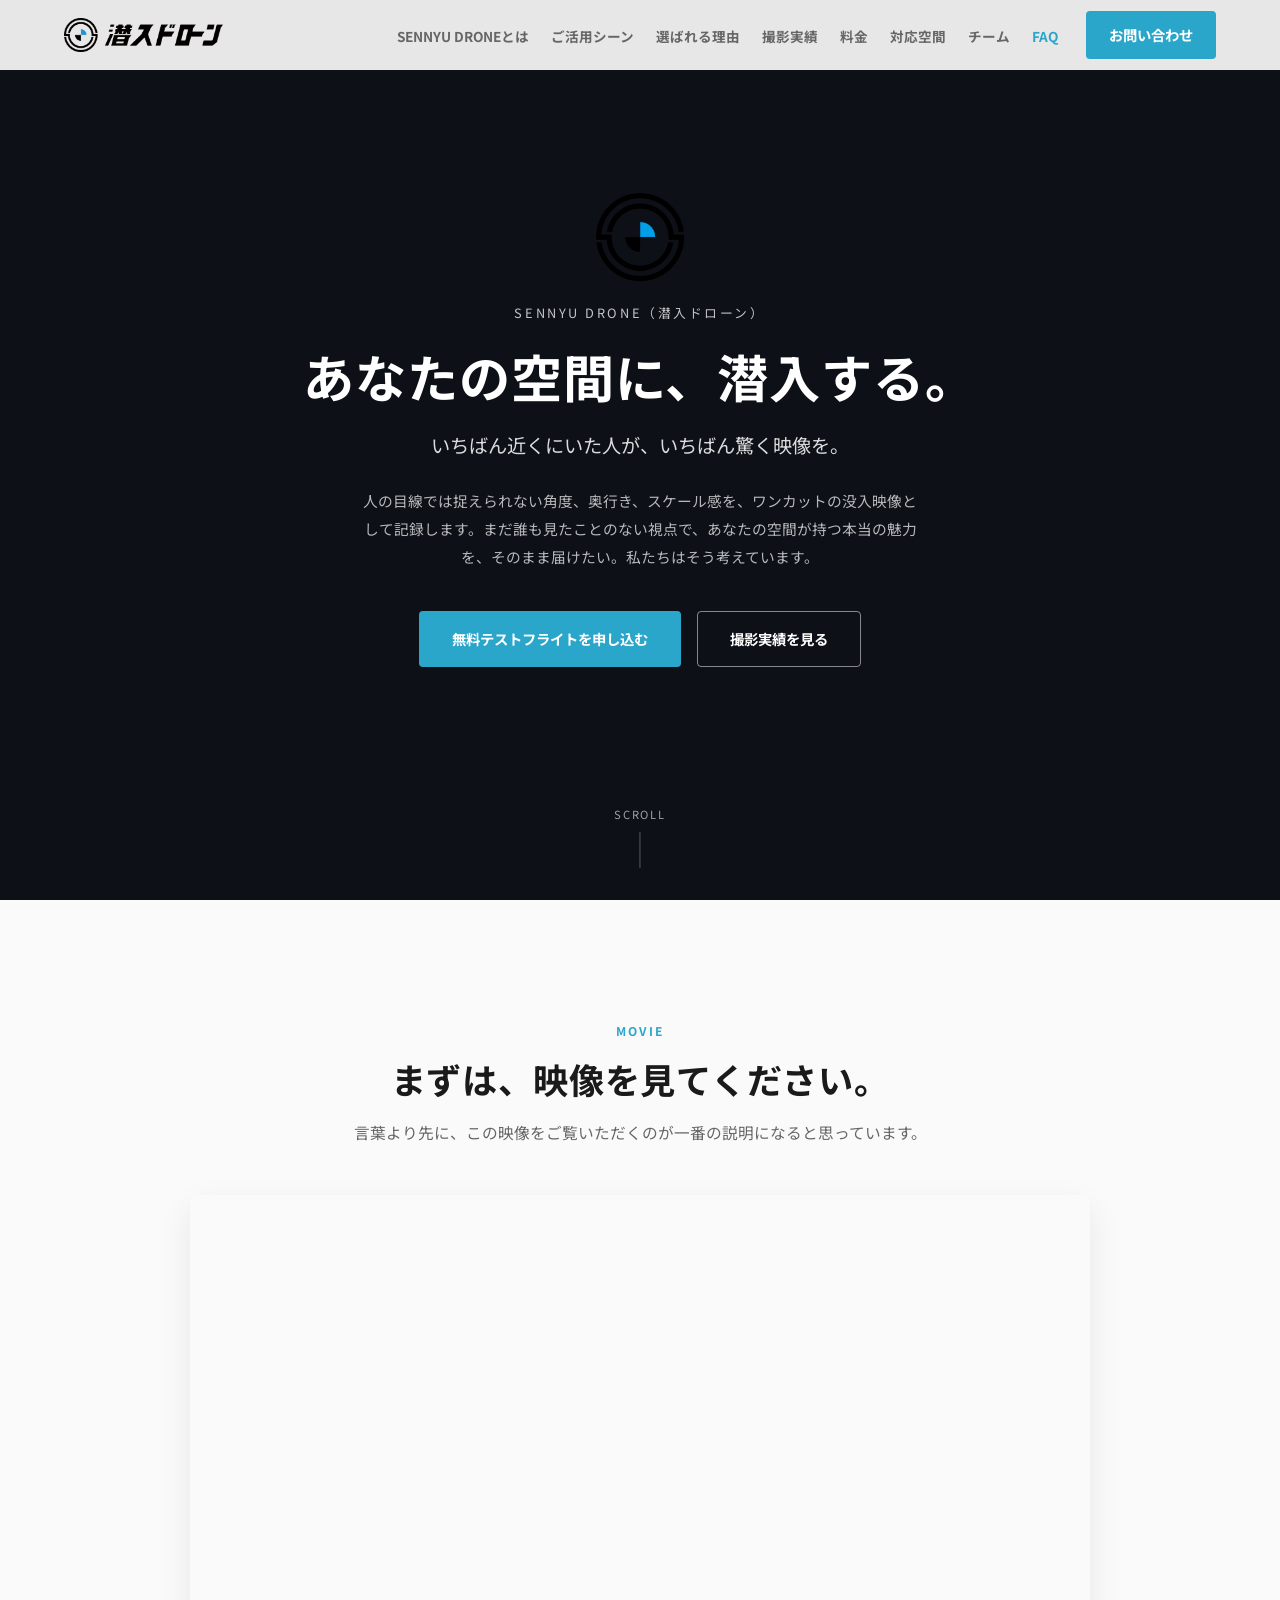
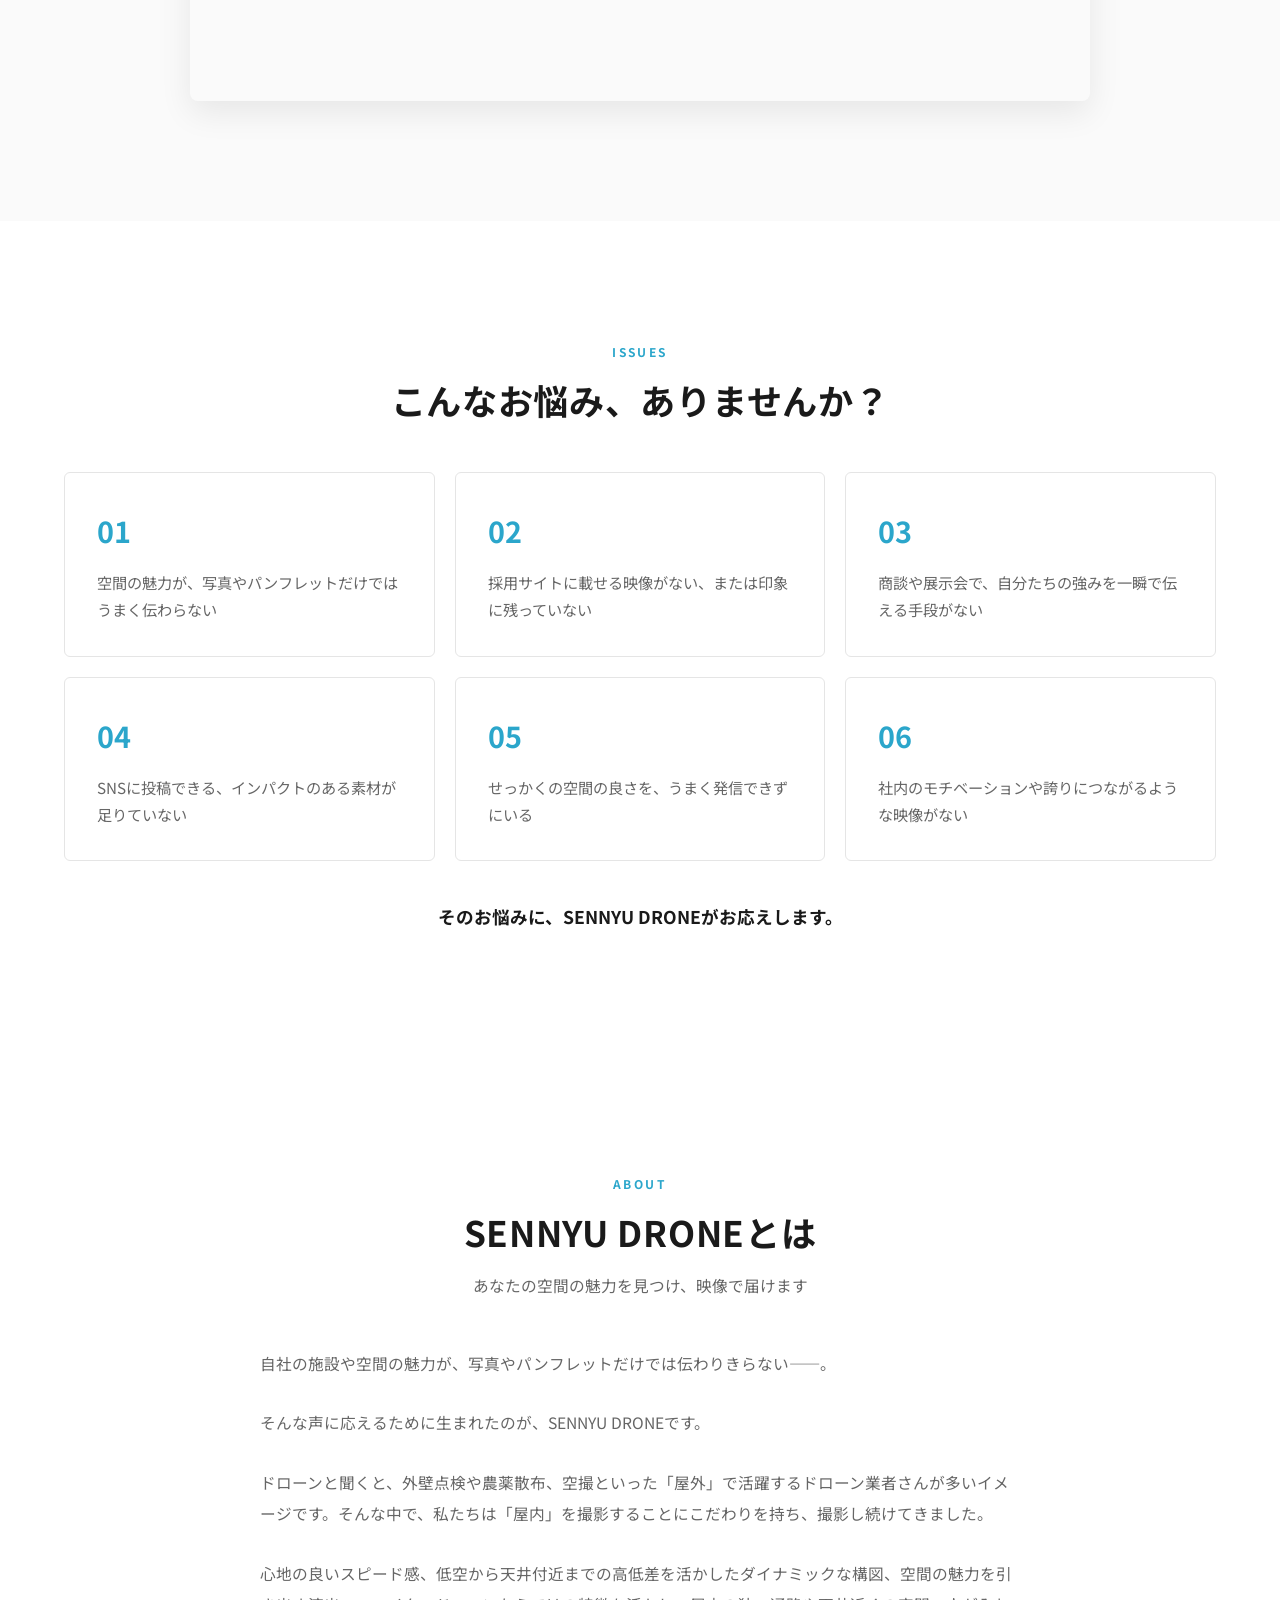
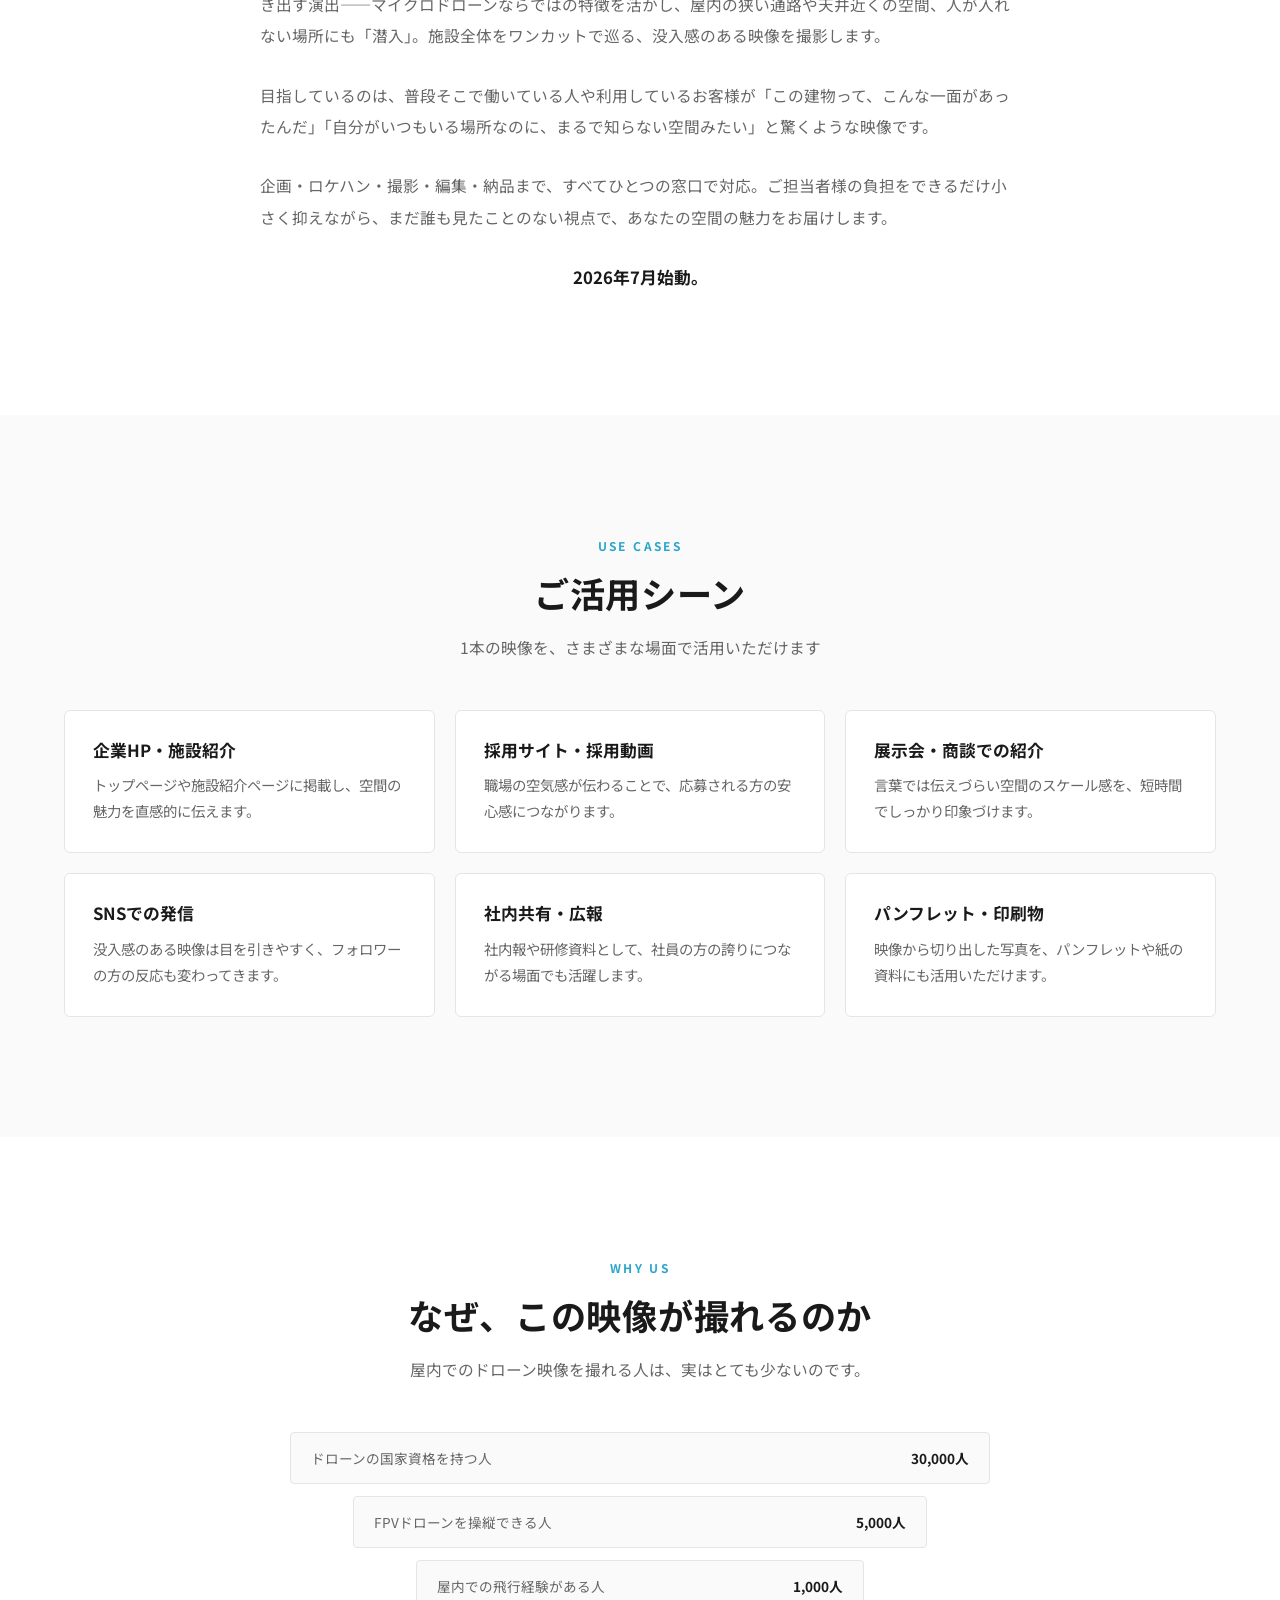
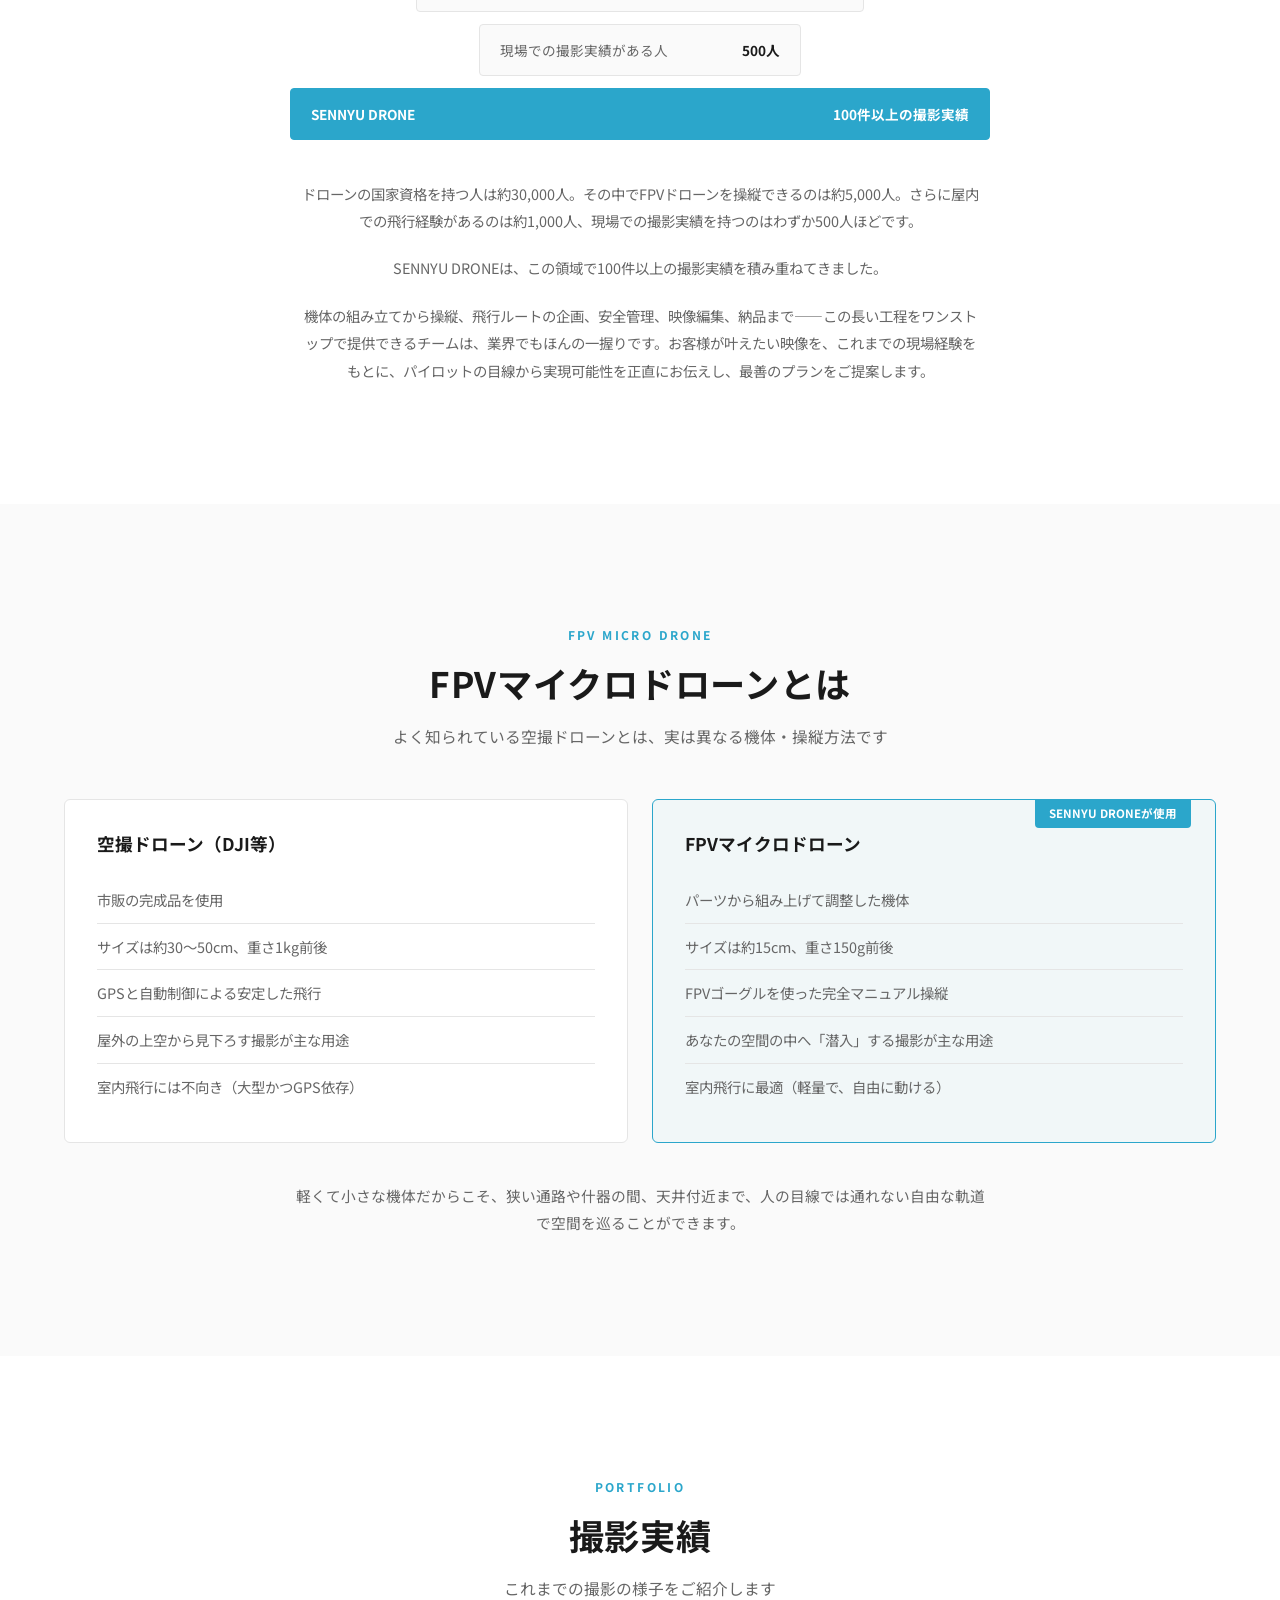
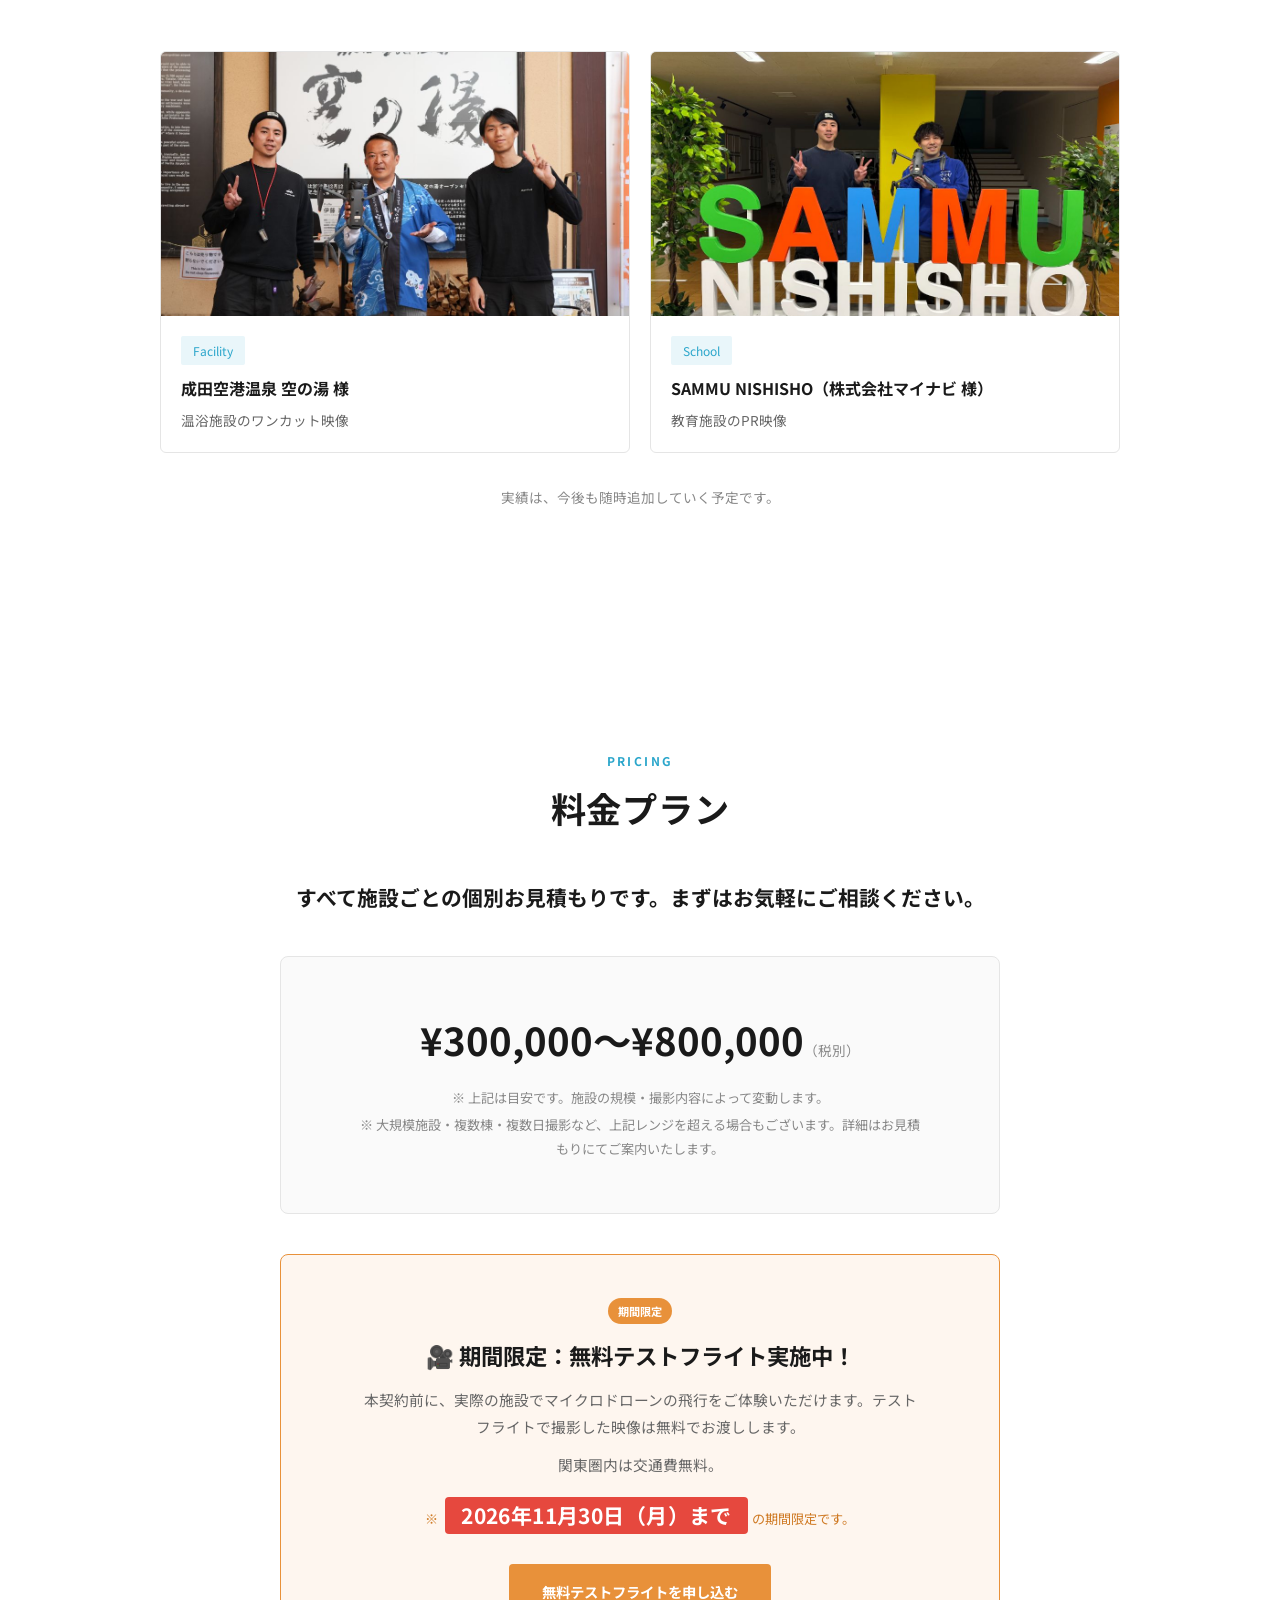
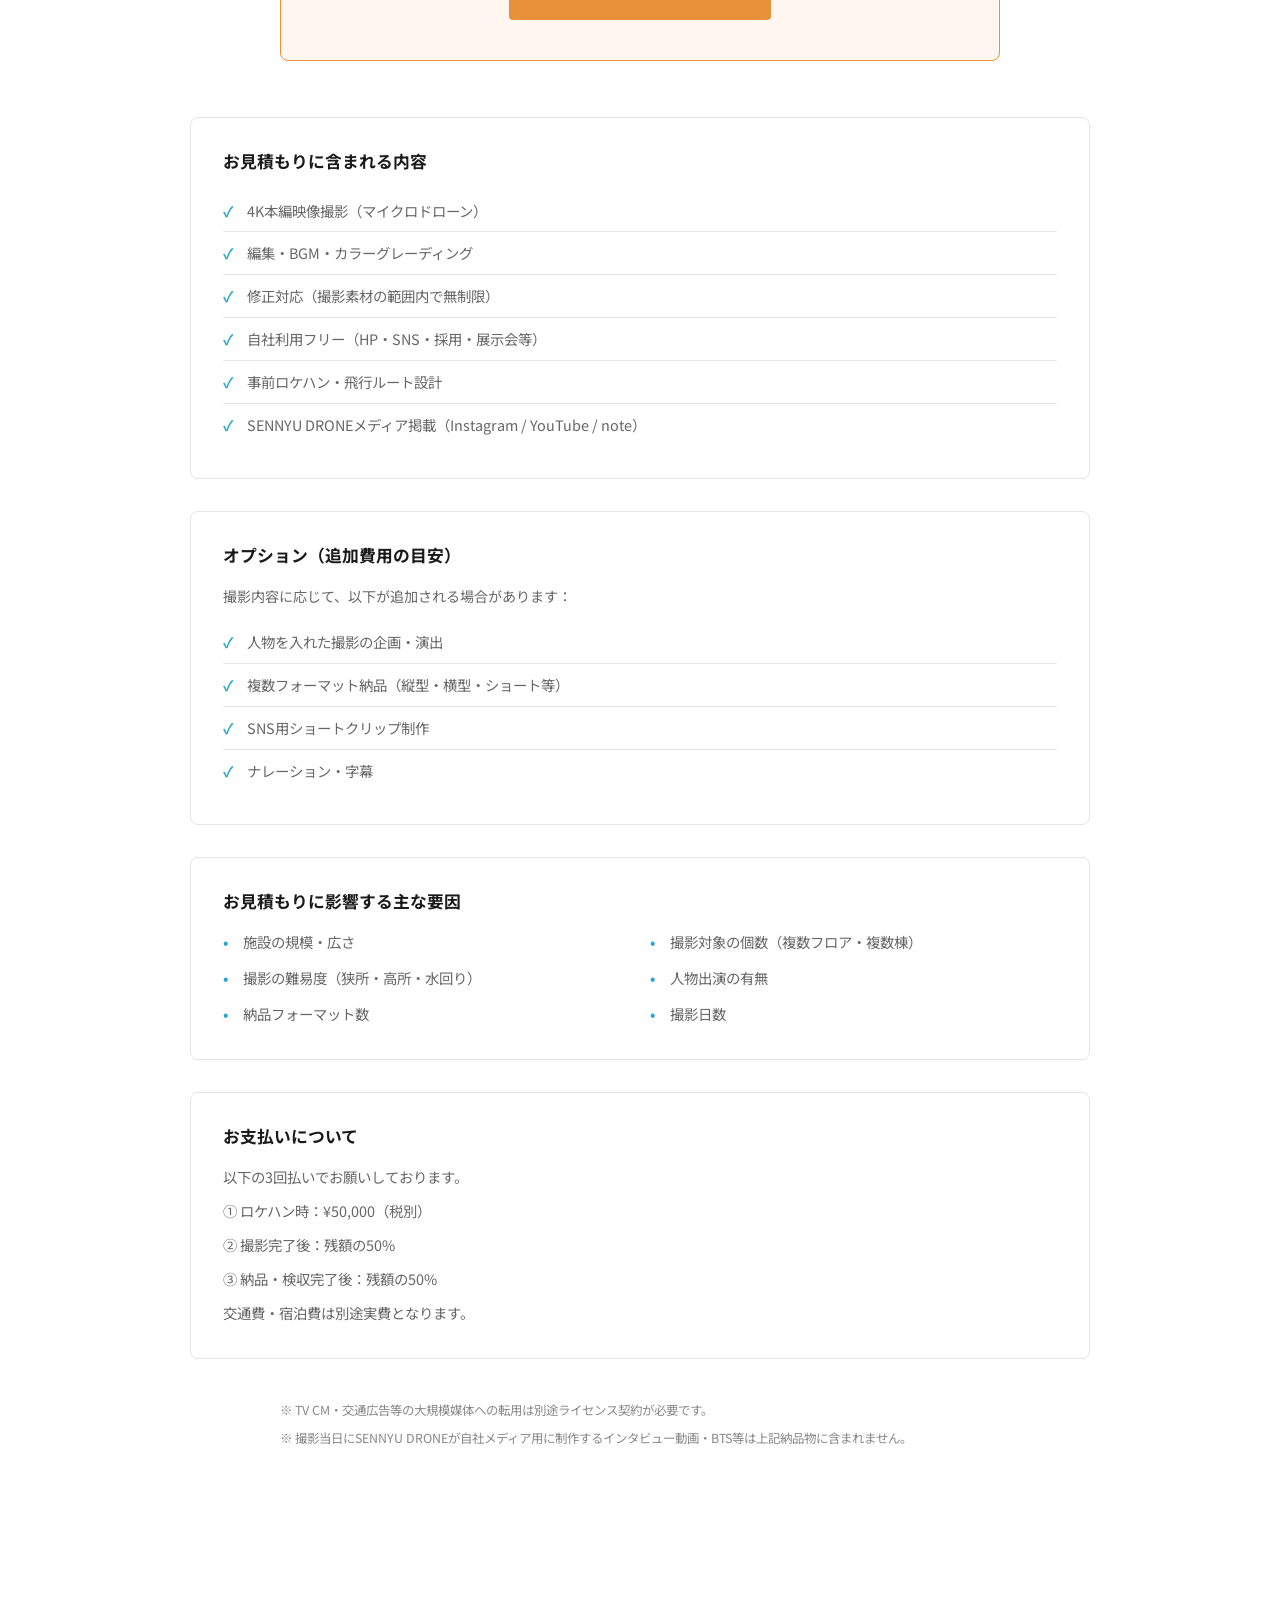
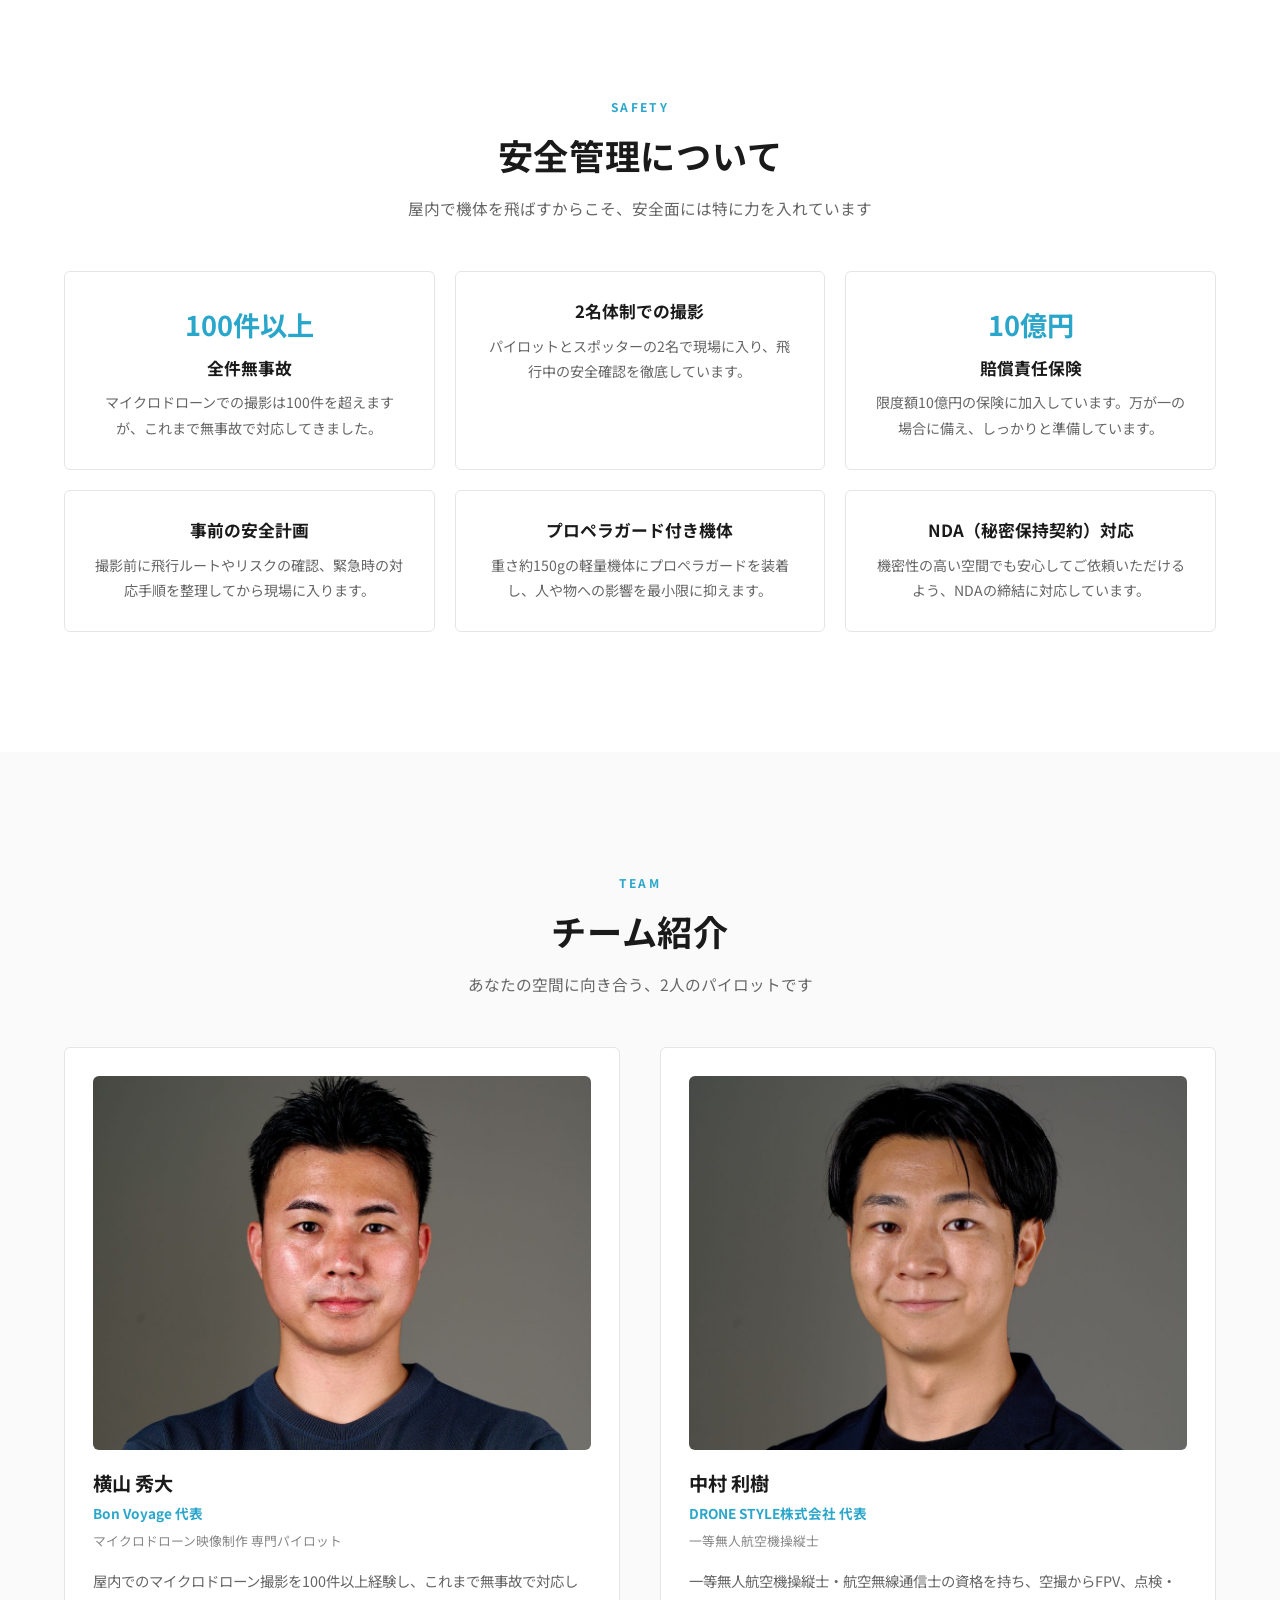
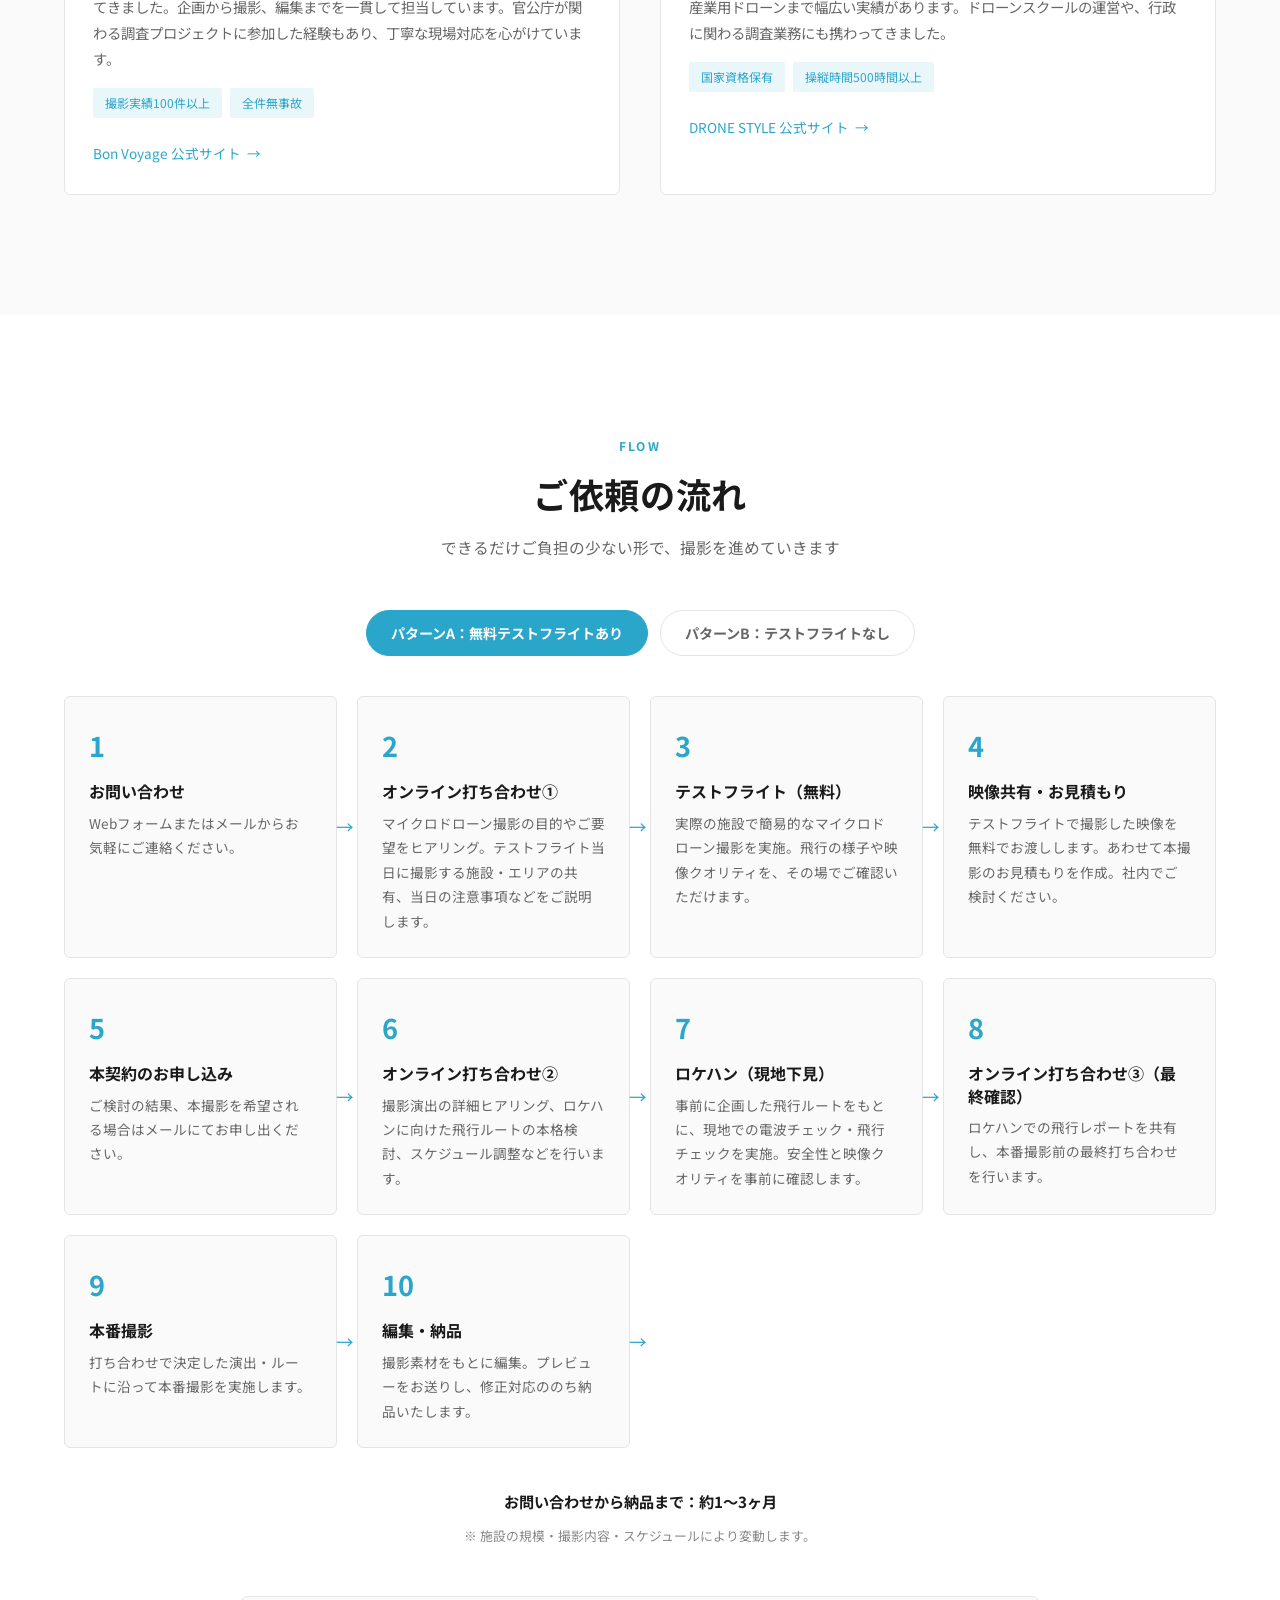
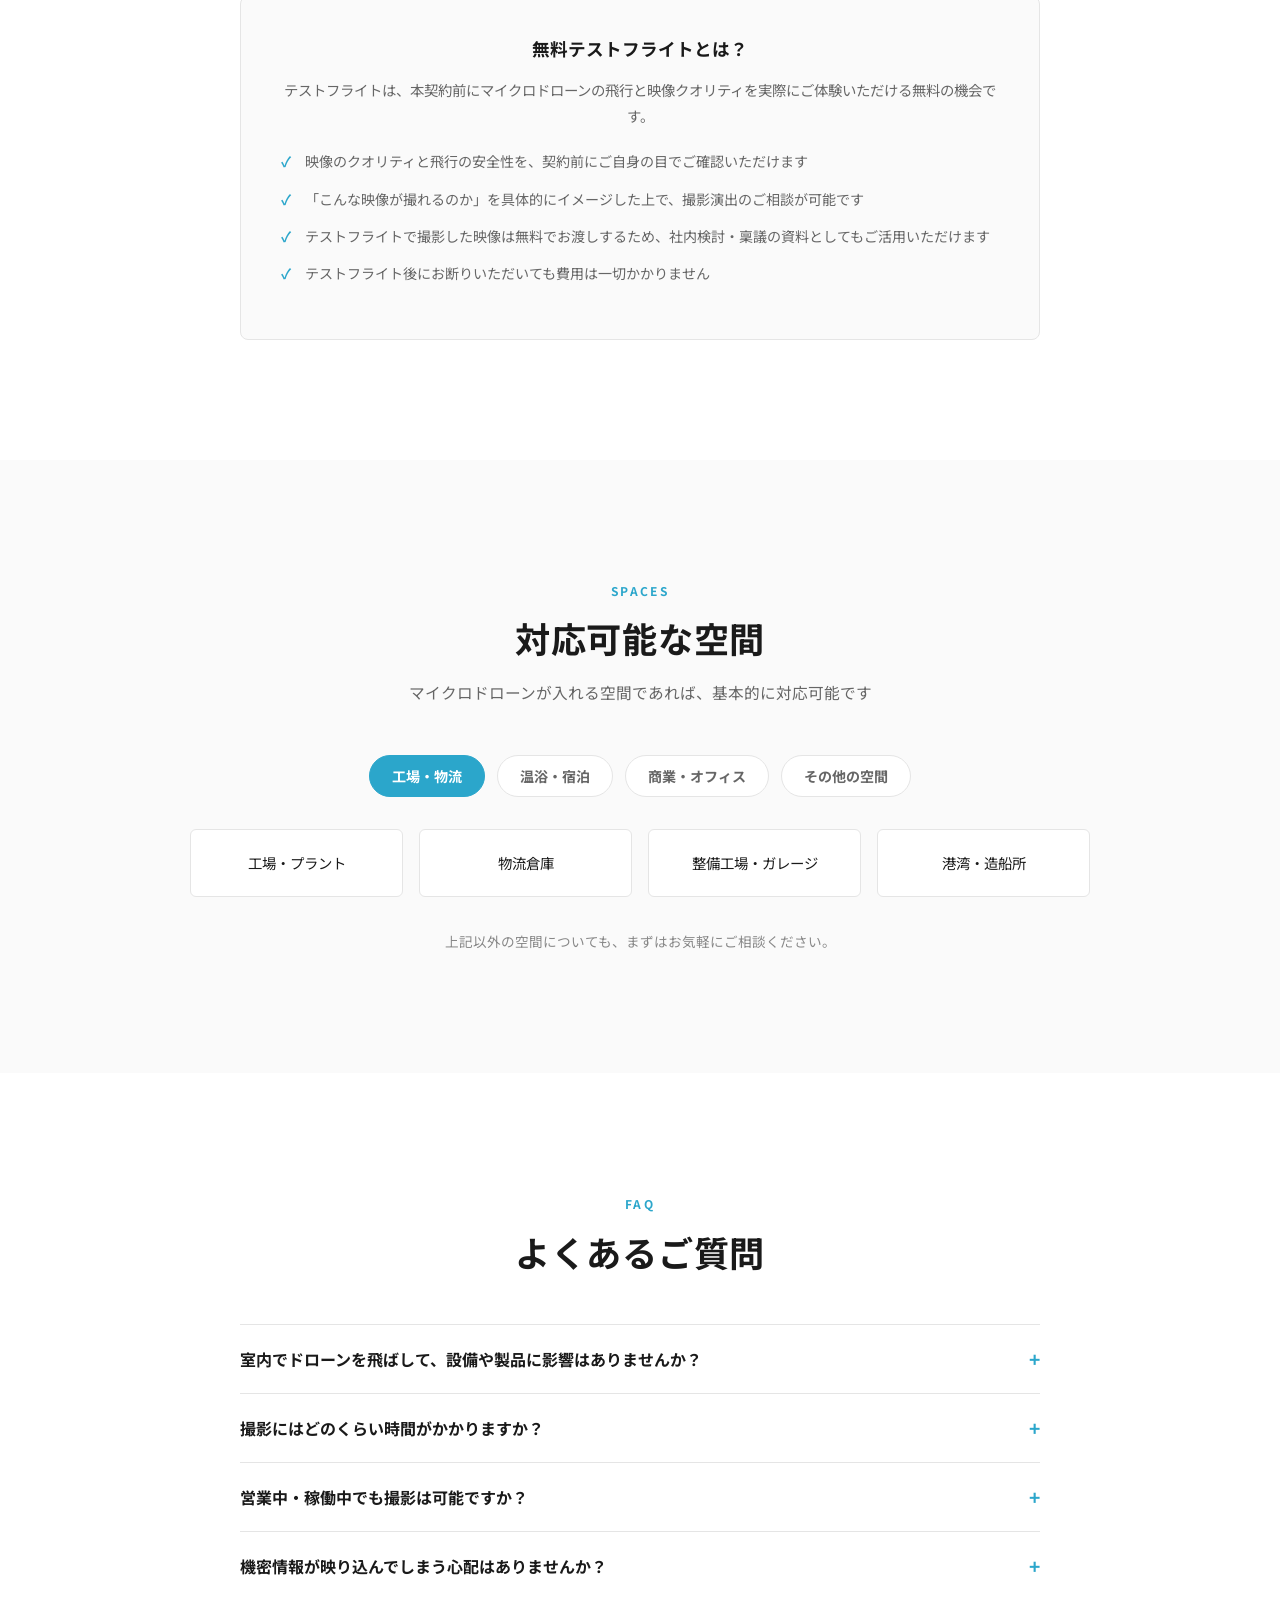
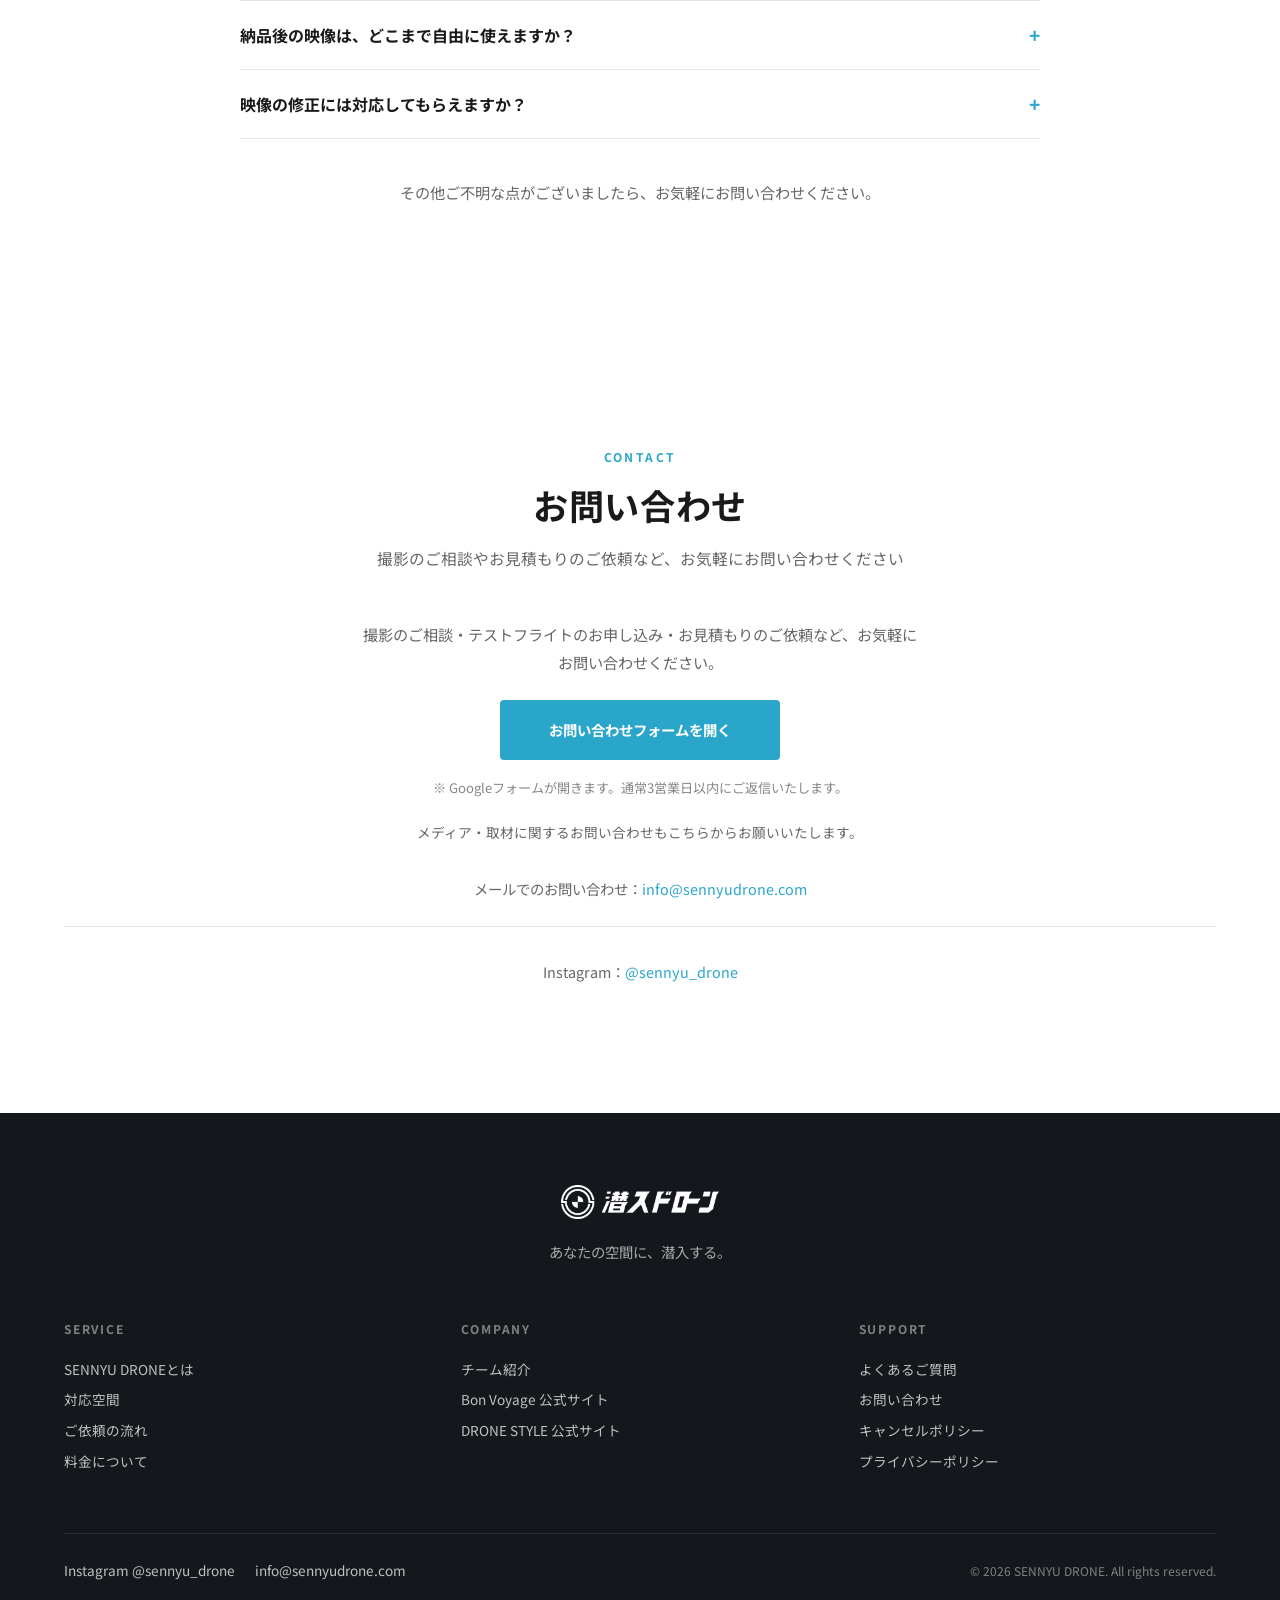
==== index.html @ af505090 "Add files via upload" ====
<!DOCTYPE html>
<html lang="ja">
<head>
<meta charset="UTF-8">
<meta name="viewport" content="width=device-width, initial-scale=1.0">
<title>潜入ドローン SENNYU DRONE｜屋内空間映像の専門チーム</title>
<meta name="description" content="FPVマイクロドローンで御社の空間に潜入。人の目線では捉えられない角度・奥行き・スケール感を、ワンカットの没入映像として記録します。">

<!-- OGP -->
<meta property="og:title" content="潜入ドローン SENNYU DRONE｜屋内空間映像の専門チーム">
<meta property="og:description" content="FPVマイクロドローンで御社の空間に潜入。人の目線では捉えられない角度・奥行き・スケール感を、ワンカットの没入映像として記録します。">
<meta property="og:type" content="website">
<meta property="og:url" content="https://sennyudrone.com">
<meta property="og:image" content="images/logo-stacked.png">

<!-- Google Fonts（Noto Sans JPのみ） -->
<link rel="preconnect" href="https://fonts.googleapis.com">
<link rel="preconnect" href="https://fonts.gstatic.com" crossorigin>
<link href="https://fonts.googleapis.com/css2?family=Noto+Sans+JP:wght@400;700&display=swap" rel="stylesheet">

<!-- CSS -->
<link rel="stylesheet" href="style.css">

<!-- Favicon -->
<link rel="icon" type="image/png" href="images/logo-mark.png">
</head>
<body>

<!-- ============================================================
     NAVIGATION
============================================================ -->
<header id="nav" class="site-header">
  <div class="nav-container">
    <a href="#hero" class="nav-logo" aria-label="潜入ドローン SENNYU DRONE トップへ">
      <img src="images/logo-horizontal.png" alt="潜入ドローン SENNYU DRONE" class="nav-logo-img" width="170" height="36">
    </a>

    <nav class="nav-menu" id="navMenu">
      <ul class="nav-list">
        <li><a href="#about" class="nav-link">SENNYU DRONEとは</a></li>
        <li><a href="#usecases" class="nav-link">ご活用シーン</a></li>
        <li><a href="#whyus" class="nav-link">選ばれる理由</a></li>
        <li><a href="#portfolio" class="nav-link">撮影実績</a></li>
        <li><a href="#pricing" class="nav-link">料金</a></li>
        <li><a href="#spaces" class="nav-link">対応空間</a></li>
        <li><a href="#team" class="nav-link">チーム</a></li>
        <li><a href="#faq" class="nav-link">FAQ</a></li>
      </ul>
      <a href="#contact" class="btn btn-primary nav-contact-btn">お問い合わせ</a>
    </nav>

    <button class="nav-toggle" id="navToggle" aria-label="メニューを開く" aria-expanded="false" aria-controls="navMenu">
      <span class="nav-toggle-bar"></span>
      <span class="nav-toggle-bar"></span>
      <span class="nav-toggle-bar"></span>
    </button>
  </div>
</header>

<main>

<!-- ============================================================
     HERO
============================================================ -->
<section id="hero" class="hero-section">
  <div class="hero-inner">

    <img src="images/logo-mark.png" alt="SENNYU DRONE ロゴマーク" width="88" height="88" class="hero-logo-img">
    <p class="hero-eyebrow">SENNYU DRONE（潜入ドローン）</p>
    <h1 class="hero-title">あなたの空間に、潜入する。</h1>
    <p class="hero-subcopy">いちばん近くにいた人が、いちばん驚く映像を。</p>
    <p class="hero-description">人の目線では捉えられない角度、奥行き、スケール感を、ワンカットの没入映像として記録します。まだ誰も見たことのない視点で、あなたの空間が持つ本当の魅力を、そのまま届けたい。私たちはそう考えています。</p>

    <div class="hero-cta">
      <a href="#contact" class="btn btn-primary">無料テストフライトを申し込む</a>
      <a href="#portfolio" class="btn btn-secondary">撮影実績を見る</a>
    </div>
  </div>

  <div class="scroll-indicator">
    <span class="scroll-text">Scroll</span>
    <span class="scroll-line"></span>
  </div>
</section>

<!-- ============================================================
     VIDEO
============================================================ -->
<section id="video" class="fade-in-section video-section">
  <div class="container">
    <div class="section-heading">
      <p class="eyebrow">MOVIE</p>
      <h2 class="section-title">まずは、映像を見てください。</h2>
      <p class="section-lead">言葉より先に、この映像をご覧いただくのが一番の説明になると思っています。</p>
    </div>

    <div class="video-embed-wrap">
      <iframe class="video-embed" src="https://www.youtube.com/embed/A0b587fVQbg" title="SENNYU DRONE 映像作品"
        frameborder="0" allow="accelerometer; autoplay; clipboard-write; encrypted-media; gyroscope; picture-in-picture" allowfullscreen loading="lazy"></iframe>
    </div>
  </div>
</section>

<!-- ============================================================
     PROBLEMS
============================================================ -->
<section id="problems" class="fade-in-section problems-section">
  <div class="container">
    <div class="section-heading">
      <p class="eyebrow">ISSUES</p>
      <h2 class="section-title">こんなお悩み、ありませんか？</h2>
    </div>

    <div class="card-grid card-grid-3">
      <article class="problem-card">
        <span class="problem-number">01</span>
        <p class="problem-text">空間の魅力が、写真やパンフレットだけではうまく伝わらない</p>
      </article>
      <article class="problem-card">
        <span class="problem-number">02</span>
        <p class="problem-text">採用サイトに載せる映像がない、または印象に残っていない</p>
      </article>
      <article class="problem-card">
        <span class="problem-number">03</span>
        <p class="problem-text">商談や展示会で、自分たちの強みを一瞬で伝える手段がない</p>
      </article>
      <article class="problem-card">
        <span class="problem-number">04</span>
        <p class="problem-text">SNSに投稿できる、インパクトのある素材が足りていない</p>
      </article>
      <article class="problem-card">
        <span class="problem-number">05</span>
        <p class="problem-text">せっかくの空間の良さを、うまく発信できずにいる</p>
      </article>
      <article class="problem-card">
        <span class="problem-number">06</span>
        <p class="problem-text">社内のモチベーションや誇りにつながるような映像がない</p>
      </article>
    </div>

    <p class="problems-conclusion">そのお悩みに、SENNYU DRONEがお応えします。</p>
  </div>
</section>

<!-- ============================================================
     ABOUT
============================================================ -->
<section id="about" class="fade-in-section about-section">
  <div class="container">
    <div class="section-heading">
      <p class="eyebrow">ABOUT</p>
      <h2 class="section-title">SENNYU DRONEとは</h2>
      <p class="section-lead">あなたの空間の魅力を見つけ、映像で届けます</p>
    </div>

    <div class="about-text-single">
      <p>自社の施設や空間の魅力が、写真やパンフレットだけでは伝わりきらない——。</p>
      <p>そんな声に応えるために生まれたのが、SENNYU DRONEです。</p>
      <p>ドローンと聞くと、外壁点検や農薬散布、空撮といった「屋外」で活躍するドローン業者さんが多いイメージです。そんな中で、私たちは「屋内」を撮影することにこだわりを持ち、撮影し続けてきました。</p>
      <p>心地の良いスピード感、低空から天井付近までの高低差を活かしたダイナミックな構図、空間の魅力を引き出す演出——マイクロドローンならではの特徴を活かし、屋内の狭い通路や天井近くの空間、人が入れない場所にも「潜入」。施設全体をワンカットで巡る、没入感のある映像を撮影します。</p>
      <p>目指しているのは、普段そこで働いている人や利用しているお客様が「この建物って、こんな一面があったんだ」「自分がいつもいる場所なのに、まるで知らない空間みたい」と驚くような映像です。</p>
      <p>企画・ロケハン・撮影・編集・納品まで、すべてひとつの窓口で対応。ご担当者様の負担をできるだけ小さく抑えながら、まだ誰も見たことのない視点で、あなたの空間の魅力をお届けします。</p>
      <p class="about-text-final">2026年7月始動。</p>
    </div>
  </div>
</section>

<!-- ============================================================
     USE CASES
============================================================ -->
<section id="usecases" class="fade-in-section usecases-section">
  <div class="container">
    <div class="section-heading">
      <p class="eyebrow">USE CASES</p>
      <h2 class="section-title">ご活用シーン</h2>
      <p class="section-lead">1本の映像を、さまざまな場面で活用いただけます</p>
    </div>

    <div class="card-grid card-grid-3">
      <article class="usecase-card">
        <h3 class="usecase-title">企業HP・施設紹介</h3>
        <p class="usecase-text">トップページや施設紹介ページに掲載し、空間の魅力を直感的に伝えます。</p>
      </article>
      <article class="usecase-card">
        <h3 class="usecase-title">採用サイト・採用動画</h3>
        <p class="usecase-text">職場の空気感が伝わることで、応募される方の安心感につながります。</p>
      </article>
      <article class="usecase-card">
        <h3 class="usecase-title">展示会・商談での紹介</h3>
        <p class="usecase-text">言葉では伝えづらい空間のスケール感を、短時間でしっかり印象づけます。</p>
      </article>
      <article class="usecase-card">
        <h3 class="usecase-title">SNSでの発信</h3>
        <p class="usecase-text">没入感のある映像は目を引きやすく、フォロワーの方の反応も変わってきます。</p>
      </article>
      <article class="usecase-card">
        <h3 class="usecase-title">社内共有・広報</h3>
        <p class="usecase-text">社内報や研修資料として、社員の方の誇りにつながる場面でも活躍します。</p>
      </article>
      <article class="usecase-card">
        <h3 class="usecase-title">パンフレット・印刷物</h3>
        <p class="usecase-text">映像から切り出した写真を、パンフレットや紙の資料にも活用いただけます。</p>
      </article>
    </div>
  </div>
</section>

<!-- ============================================================
     WHY US
============================================================ -->
<section id="whyus" class="fade-in-section whyus-section">
  <div class="container">
    <div class="section-heading">
      <p class="eyebrow">WHY US</p>
      <h2 class="section-title">なぜ、この映像が撮れるのか</h2>
      <p class="section-lead">屋内でのドローン映像を撮れる人は、実はとても少ないのです。</p>
    </div>

    <div class="funnel">
      <div class="funnel-level funnel-level-1">
        <span class="funnel-label">ドローンの国家資格を持つ人</span>
        <span class="funnel-value">30,000人</span>
      </div>
      <div class="funnel-level funnel-level-2">
        <span class="funnel-label">FPVドローンを操縦できる人</span>
        <span class="funnel-value">5,000人</span>
      </div>
      <div class="funnel-level funnel-level-3">
        <span class="funnel-label">屋内での飛行経験がある人</span>
        <span class="funnel-value">1,000人</span>
      </div>
      <div class="funnel-level funnel-level-4">
        <span class="funnel-label">現場での撮影実績がある人</span>
        <span class="funnel-value">500人</span>
      </div>
      <div class="funnel-level funnel-level-5">
        <span class="funnel-label">SENNYU DRONE</span>
        <span class="funnel-value">100件以上の撮影実績</span>
      </div>
    </div>

    <p class="whyus-note">ドローンの国家資格を持つ人は約30,000人。その中でFPVドローンを操縦できるのは約5,000人。さらに屋内での飛行経験があるのは約1,000人、現場での撮影実績を持つのはわずか500人ほどです。</p>
    <p class="whyus-note">SENNYU DRONEは、この領域で100件以上の撮影実績を積み重ねてきました。</p>
    <p class="whyus-note">機体の組み立てから操縦、飛行ルートの企画、安全管理、映像編集、納品まで——この長い工程をワンストップで提供できるチームは、業界でもほんの一握りです。お客様が叶えたい映像を、これまでの現場経験をもとに、パイロットの目線から実現可能性を正直にお伝えし、最善のプランをご提案します。</p>
  </div>
</section>

<!-- ============================================================
     DRONE COMPARISON
============================================================ -->
<section id="comparison" class="fade-in-section comparison-section">
  <div class="container">
    <div class="section-heading">
      <p class="eyebrow">FPV MICRO DRONE</p>
      <h2 class="section-title">FPVマイクロドローンとは</h2>
      <p class="section-lead">よく知られている空撮ドローンとは、実は異なる機体・操縦方法です</p>
    </div>

    <div class="comparison-grid">
      <article class="comparison-card">
        <h3 class="comparison-card-title">空撮ドローン（DJI等）</h3>
        <ul class="comparison-list">
          <li>市販の完成品を使用</li>
          <li>サイズは約30〜50cm、重さ1kg前後</li>
          <li>GPSと自動制御による安定した飛行</li>
          <li>屋外の上空から見下ろす撮影が主な用途</li>
          <li>室内飛行には不向き（大型かつGPS依存）</li>
        </ul>
      </article>
      <article class="comparison-card comparison-card-featured">
        <span class="comparison-badge">SENNYU DRONEが使用</span>
        <h3 class="comparison-card-title">FPVマイクロドローン</h3>
        <ul class="comparison-list">
          <li>パーツから組み上げて調整した機体</li>
          <li>サイズは約15cm、重さ150g前後</li>
          <li>FPVゴーグルを使った完全マニュアル操縦</li>
          <li>あなたの空間の中へ「潜入」する撮影が主な用途</li>
          <li>室内飛行に最適（軽量で、自由に動ける）</li>
        </ul>
      </article>
    </div>

    <p class="comparison-conclusion">軽くて小さな機体だからこそ、狭い通路や什器の間、天井付近まで、人の目線では通れない自由な軌道で空間を巡ることができます。</p>
  </div>
</section>

<!-- ============================================================
     PORTFOLIO
============================================================ -->
<section id="portfolio" class="fade-in-section portfolio-section">
  <div class="container">
    <div class="section-heading">
      <p class="eyebrow">PORTFOLIO</p>
      <h2 class="section-title">撮影実績</h2>
      <p class="section-lead">これまでの撮影の様子をご紹介します</p>
    </div>

    <div class="card-grid portfolio-grid">
      <article class="portfolio-card">
        <div class="portfolio-thumb">
          <img src="images/portfolio-01.jpg" alt="成田空港温泉 空の湯 様" width="400" height="260">
        </div>
        <span class="tag portfolio-tag">Facility</span>
        <h3 class="portfolio-title">成田空港温泉 空の湯 様</h3>
        <p class="portfolio-text">温浴施設のワンカット映像</p>
      </article>

      <article class="portfolio-card">
        <div class="portfolio-thumb">
          <img src="images/portfolio-02.jpg" alt="SAMMU NISHISHO（株式会社マイナビ 様）" width="400" height="260">
        </div>
        <span class="tag portfolio-tag">School</span>
        <h3 class="portfolio-title">SAMMU NISHISHO（株式会社マイナビ 様）</h3>
        <p class="portfolio-text">教育施設のPR映像</p>
      </article>
    </div>

    <p class="portfolio-note">実績は、今後も随時追加していく予定です。</p>
  </div>
</section>

<!-- ============================================================
     PRICING
============================================================ -->
<section id="pricing" class="fade-in-section pricing-section">
  <div class="container">
    <div class="section-heading">
      <p class="eyebrow">PRICING</p>
      <h2 class="section-title">料金プラン</h2>
    </div>

    <p class="pricing-lead">すべて施設ごとの個別お見積もりです。まずはお気軽にご相談ください。</p>

    <div class="pricing-range-box">
      <p class="pricing-range">¥300,000〜¥800,000<span class="pricing-tax">（税別）</span></p>
      <p class="pricing-range-note">※ 上記は目安です。施設の規模・撮影内容によって変動します。</p>
      <p class="pricing-range-note">※ 大規模施設・複数棟・複数日撮影など、上記レンジを超える場合もございます。詳細はお見積もりにてご案内いたします。</p>
    </div>

    <!-- キャンペーン開始（2026年11月30日までの期間限定・終了後はこのブロックを削除） -->
    <div class="promo-banner">
      <span class="promo-badge">期間限定</span>
      <h3 class="promo-title">🎥 期間限定：無料テストフライト実施中！</h3>
      <p class="promo-text">本契約前に、実際の施設でマイクロドローンの飛行をご体験いただけます。テストフライトで撮影した映像は無料でお渡しします。</p>
      <p class="promo-text">関東圏内は交通費無料。</p>
      <p class="promo-note">※ <span class="campaign-deadline">2026年11月30日（月）まで</span>の期間限定です。</p>
      <div class="promo-cta">
        <a href="#contact" class="btn btn-campaign">無料テストフライトを申し込む</a>
      </div>
    </div>
    <!-- キャンペーン終了 -->

    <div class="pricing-details">
      <div class="pricing-detail-card">
        <h3 class="pricing-detail-title">お見積もりに含まれる内容</h3>
        <ul class="pricing-list">
          <li>4K本編映像撮影（マイクロドローン）</li>
          <li>編集・BGM・カラーグレーディング</li>
          <li>修正対応（撮影素材の範囲内で無制限）</li>
          <li>自社利用フリー（HP・SNS・採用・展示会等）</li>
          <li>事前ロケハン・飛行ルート設計</li>
          <li>SENNYU DRONEメディア掲載（Instagram / YouTube / note）</li>
        </ul>
      </div>

      <div class="pricing-detail-card">
        <h3 class="pricing-detail-title">オプション（追加費用の目安）</h3>
        <p class="pricing-detail-lead">撮影内容に応じて、以下が追加される場合があります：</p>
        <ul class="pricing-list">
          <li>人物を入れた撮影の企画・演出</li>
          <li>複数フォーマット納品（縦型・横型・ショート等）</li>
          <li>SNS用ショートクリップ制作</li>
          <li>ナレーション・字幕</li>
        </ul>
      </div>

      <div class="pricing-detail-card">
        <h3 class="pricing-detail-title">お見積もりに影響する主な要因</h3>
        <ul class="pricing-factor-list">
          <li>施設の規模・広さ</li>
          <li>撮影対象の個数（複数フロア・複数棟）</li>
          <li>撮影の難易度（狭所・高所・水回り）</li>
          <li>人物出演の有無</li>
          <li>納品フォーマット数</li>
          <li>撮影日数</li>
        </ul>
      </div>

      <div class="pricing-detail-card">
        <h3 class="pricing-detail-title">お支払いについて</h3>
        <p class="pricing-detail-text">以下の3回払いでお願いしております。</p>
        <p class="pricing-detail-text">① ロケハン時：¥50,000（税別）</p>
        <p class="pricing-detail-text">② 撮影完了後：残額の50%</p>
        <p class="pricing-detail-text">③ 納品・検収完了後：残額の50%</p>
        <p class="pricing-detail-text">交通費・宿泊費は別途実費となります。</p>
      </div>
    </div>

    <div class="pricing-notes">
      <p>※ TV CM・交通広告等の大規模媒体への転用は別途ライセンス契約が必要です。</p>
      <p>※ 撮影当日にSENNYU DRONEが自社メディア用に制作するインタビュー動画・BTS等は上記納品物に含まれません。</p>
    </div>
  </div>
</section>

<!-- ============================================================
     SAFETY
============================================================ -->
<section id="safety" class="fade-in-section safety-section">
  <div class="container">
    <div class="section-heading">
      <p class="eyebrow">SAFETY</p>
      <h2 class="section-title">安全管理について</h2>
      <p class="section-lead">屋内で機体を飛ばすからこそ、安全面には特に力を入れています</p>
    </div>

    <div class="card-grid card-grid-3">
      <article class="safety-card">
        <span class="safety-number">100件以上</span>
        <h3 class="safety-title">全件無事故</h3>
        <p class="safety-text">マイクロドローンでの撮影は100件を超えますが、これまで無事故で対応してきました。</p>
      </article>
      <article class="safety-card">
        <h3 class="safety-title">2名体制での撮影</h3>
        <p class="safety-text">パイロットとスポッターの2名で現場に入り、飛行中の安全確認を徹底しています。</p>
      </article>
      <article class="safety-card">
        <span class="safety-number">10億円</span>
        <h3 class="safety-title">賠償責任保険</h3>
        <p class="safety-text">限度額10億円の保険に加入しています。万が一の場合に備え、しっかりと準備しています。</p>
      </article>
      <article class="safety-card">
        <h3 class="safety-title">事前の安全計画</h3>
        <p class="safety-text">撮影前に飛行ルートやリスクの確認、緊急時の対応手順を整理してから現場に入ります。</p>
      </article>
      <article class="safety-card">
        <h3 class="safety-title">プロペラガード付き機体</h3>
        <p class="safety-text">重さ約150gの軽量機体にプロペラガードを装着し、人や物への影響を最小限に抑えます。</p>
      </article>
      <article class="safety-card">
        <h3 class="safety-title">NDA（秘密保持契約）対応</h3>
        <p class="safety-text">機密性の高い空間でも安心してご依頼いただけるよう、NDAの締結に対応しています。</p>
      </article>
    </div>
  </div>
</section>

<!-- ============================================================
     TEAM
============================================================ -->
<section id="team" class="fade-in-section team-section">
  <div class="container">
    <div class="section-heading">
      <p class="eyebrow">TEAM</p>
      <h2 class="section-title">チーム紹介</h2>
      <p class="section-lead">あなたの空間に向き合う、2人のパイロットです</p>
    </div>

    <div class="team-grid">
      <article class="team-card">
        <div class="team-photo">
          <img src="images/team-nakamura.jpg" alt="横山 秀大" width="320" height="320">
        </div>
        <h3 class="team-name">横山 秀大</h3>
        <p class="team-role">Bon Voyage 代表</p>
        <p class="team-subrole">マイクロドローン映像制作 専門パイロット</p>
        <p class="team-text">屋内でのマイクロドローン撮影を100件以上経験し、これまで無事故で対応してきました。企画から撮影、編集までを一貫して担当しています。官公庁が関わる調査プロジェクトに参加した経験もあり、丁寧な現場対応を心がけています。</p>
        <div class="team-tags">
          <span class="tag">撮影実績100件以上</span>
          <span class="tag">全件無事故</span>
        </div>
        <a href="https://bonvoyage-drone.com" target="_blank" rel="noopener" class="link-arrow">Bon Voyage 公式サイト</a>
      </article>

      <article class="team-card">
        <div class="team-photo">
          <img src="images/team-yokoyama.jpg" alt="中村 利樹" width="320" height="320">
        </div>
        <h3 class="team-name">中村 利樹</h3>
        <p class="team-role">DRONE STYLE株式会社 代表</p>
        <p class="team-subrole">一等無人航空機操縦士</p>
        <p class="team-text">一等無人航空機操縦士・航空無線通信士の資格を持ち、空撮からFPV、点検・産業用ドローンまで幅広い実績があります。ドローンスクールの運営や、行政に関わる調査業務にも携わってきました。</p>
        <div class="team-tags">
          <span class="tag">国家資格保有</span>
          <span class="tag">操縦時間500時間以上</span>
        </div>
        <a href="https://dronestyle2020.jp" target="_blank" rel="noopener" class="link-arrow">DRONE STYLE 公式サイト</a>
      </article>
    </div>
  </div>
</section>

<!-- ============================================================
     FLOW
============================================================ -->
<section id="flow" class="fade-in-section flow-section">
  <div class="container">
    <div class="section-heading">
      <p class="eyebrow">FLOW</p>
      <h2 class="section-title">ご依頼の流れ</h2>
      <p class="section-lead">できるだけご負担の少ない形で、撮影を進めていきます</p>
    </div>

    <div class="flow-tabs" role="tablist">
      <button class="flow-tab active" role="tab" aria-selected="true" data-target="flow-panel-a">パターンA：無料テストフライトあり</button>
      <button class="flow-tab" role="tab" aria-selected="false" data-target="flow-panel-b">パターンB：テストフライトなし</button>
    </div>

    <div class="flow-panels">
      <div class="flow-panel active" id="flow-panel-a" role="tabpanel">
        <ol class="flow-list">
          <li class="flow-step">
            <span class="flow-step-number">1</span>
            <h3 class="flow-step-title">お問い合わせ</h3>
            <p class="flow-step-text">Webフォームまたはメールからお気軽にご連絡ください。</p>
          </li>
          <li class="flow-step">
            <span class="flow-step-number">2</span>
            <h3 class="flow-step-title">オンライン打ち合わせ①</h3>
            <p class="flow-step-text">マイクロドローン撮影の目的やご要望をヒアリング。テストフライト当日に撮影する施設・エリアの共有、当日の注意事項などをご説明します。</p>
          </li>
          <li class="flow-step">
            <span class="flow-step-number">3</span>
            <h3 class="flow-step-title">テストフライト（無料）</h3>
            <p class="flow-step-text">実際の施設で簡易的なマイクロドローン撮影を実施。飛行の様子や映像クオリティを、その場でご確認いただけます。</p>
          </li>
          <li class="flow-step">
            <span class="flow-step-number">4</span>
            <h3 class="flow-step-title">映像共有・お見積もり</h3>
            <p class="flow-step-text">テストフライトで撮影した映像を無料でお渡しします。あわせて本撮影のお見積もりを作成。社内でご検討ください。</p>
          </li>
          <li class="flow-step">
            <span class="flow-step-number">5</span>
            <h3 class="flow-step-title">本契約のお申し込み</h3>
            <p class="flow-step-text">ご検討の結果、本撮影を希望される場合はメールにてお申し出ください。</p>
          </li>
          <li class="flow-step">
            <span class="flow-step-number">6</span>
            <h3 class="flow-step-title">オンライン打ち合わせ②</h3>
            <p class="flow-step-text">撮影演出の詳細ヒアリング、ロケハンに向けた飛行ルートの本格検討、スケジュール調整などを行います。</p>
          </li>
          <li class="flow-step">
            <span class="flow-step-number">7</span>
            <h3 class="flow-step-title">ロケハン（現地下見）</h3>
            <p class="flow-step-text">事前に企画した飛行ルートをもとに、現地での電波チェック・飛行チェックを実施。安全性と映像クオリティを事前に確認します。</p>
          </li>
          <li class="flow-step">
            <span class="flow-step-number">8</span>
            <h3 class="flow-step-title">オンライン打ち合わせ③（最終確認）</h3>
            <p class="flow-step-text">ロケハンでの飛行レポートを共有し、本番撮影前の最終打ち合わせを行います。</p>
          </li>
          <li class="flow-step">
            <span class="flow-step-number">9</span>
            <h3 class="flow-step-title">本番撮影</h3>
            <p class="flow-step-text">打ち合わせで決定した演出・ルートに沿って本番撮影を実施します。</p>
          </li>
          <li class="flow-step">
            <span class="flow-step-number">10</span>
            <h3 class="flow-step-title">編集・納品</h3>
            <p class="flow-step-text">撮影素材をもとに編集。プレビューをお送りし、修正対応ののち納品いたします。</p>
          </li>
        </ol>
      </div>

      <div class="flow-panel" id="flow-panel-b" role="tabpanel">
        <ol class="flow-list">
          <li class="flow-step">
            <span class="flow-step-number">1</span>
            <h3 class="flow-step-title">お問い合わせ</h3>
            <p class="flow-step-text">Webフォームまたはメールからお気軽にご連絡ください。</p>
          </li>
          <li class="flow-step">
            <span class="flow-step-number">2</span>
            <h3 class="flow-step-title">オンライン打ち合わせ①</h3>
            <p class="flow-step-text">本契約の確認、撮影演出のヒアリング、ロケハンに向けた飛行ルートの検討を行います。</p>
          </li>
          <li class="flow-step">
            <span class="flow-step-number">3</span>
            <h3 class="flow-step-title">お見積もり・本契約</h3>
            <p class="flow-step-text">お見積もりを提示し、ご了承いただけましたら本契約となります。</p>
          </li>
          <li class="flow-step">
            <span class="flow-step-number">4</span>
            <h3 class="flow-step-title">ロケハン（現地下見）</h3>
            <p class="flow-step-text">事前に企画した飛行ルートをもとに、現地での電波チェック・飛行チェックを実施します。</p>
          </li>
          <li class="flow-step">
            <span class="flow-step-number">5</span>
            <h3 class="flow-step-title">オンライン打ち合わせ②（最終確認）</h3>
            <p class="flow-step-text">ロケハンでの飛行レポートを共有し、本番撮影前の最終打ち合わせを行います。</p>
          </li>
          <li class="flow-step">
            <span class="flow-step-number">6</span>
            <h3 class="flow-step-title">本番撮影</h3>
            <p class="flow-step-text">打ち合わせで決定した演出・ルートに沿って本番撮影を実施します。</p>
          </li>
          <li class="flow-step">
            <span class="flow-step-number">7</span>
            <h3 class="flow-step-title">編集・納品</h3>
            <p class="flow-step-text">撮影素材をもとに編集。プレビューをお送りし、修正対応ののち納品いたします。</p>
          </li>
        </ol>
      </div>
    </div>

    <p class="flow-note">お問い合わせから納品まで：約1〜3ヶ月<br><span class="flow-note-sub">※ 施設の規模・撮影内容・スケジュールにより変動します。</span></p>

    <div class="testflight-info">
      <h3 class="testflight-info-title">無料テストフライトとは？</h3>
      <p class="testflight-info-lead">テストフライトは、本契約前にマイクロドローンの飛行と映像クオリティを実際にご体験いただける無料の機会です。</p>
      <ul class="testflight-info-list">
        <li>映像のクオリティと飛行の安全性を、契約前にご自身の目でご確認いただけます</li>
        <li>「こんな映像が撮れるのか」を具体的にイメージした上で、撮影演出のご相談が可能です</li>
        <li>テストフライトで撮影した映像は無料でお渡しするため、社内検討・稟議の資料としてもご活用いただけます</li>
        <li>テストフライト後にお断りいただいても費用は一切かかりません</li>
      </ul>
    </div>

    <!-- ▼▼▼ テストフライト体験者の声（コメントが集まり次第公開） ▼▼▼ -->
    <!--
    <div class="testimonials">
      <h3>テストフライト体験者の声</h3>
      <div class="testimonial-card">
        <p class="testimonial-text">「ここにコメントが入ります」</p>
        <p class="testimonial-name">企業名 / 担当者名 様</p>
      </div>
    </div>
    -->
    <!-- ▲▲▲ テストフライト体験者の声 ▲▲▲ -->
  </div>
</section>

<!-- ============================================================
     SPACES
============================================================ -->
<section id="spaces" class="fade-in-section spaces-section">
  <div class="container">
    <div class="section-heading">
      <p class="eyebrow">SPACES</p>
      <h2 class="section-title">対応可能な空間</h2>
      <p class="section-lead">マイクロドローンが入れる空間であれば、基本的に対応可能です</p>
    </div>

    <div class="spaces-tabs" role="tablist">
      <button class="spaces-tab active" role="tab" aria-selected="true" data-target="spaces-panel-1">工場・物流</button>
      <button class="spaces-tab" role="tab" aria-selected="false" data-target="spaces-panel-2">温浴・宿泊</button>
      <button class="spaces-tab" role="tab" aria-selected="false" data-target="spaces-panel-3">商業・オフィス</button>
      <button class="spaces-tab" role="tab" aria-selected="false" data-target="spaces-panel-4">その他の空間</button>
    </div>

    <div class="spaces-panels">
      <div class="spaces-panel active" id="spaces-panel-1" role="tabpanel">
        <ul class="spaces-list">
          <li>工場・プラント</li>
          <li>物流倉庫</li>
          <li>整備工場・ガレージ</li>
          <li>港湾・造船所</li>
        </ul>
      </div>
      <div class="spaces-panel" id="spaces-panel-2" role="tabpanel">
        <ul class="spaces-list">
          <li>サウナ・銭湯</li>
          <li>温泉・スパ</li>
          <li>温泉旅館</li>
          <li>ホテル</li>
        </ul>
      </div>
      <div class="spaces-panel" id="spaces-panel-3" role="tabpanel">
        <ul class="spaces-list">
          <li>オフィス・コワーキング</li>
          <li>商業施設・ショップ</li>
          <li>飲食店・カフェ・バー</li>
          <li>美容サロン・ショールーム</li>
        </ul>
      </div>
      <div class="spaces-panel" id="spaces-panel-4" role="tabpanel">
        <ul class="spaces-list">
          <li>神社・寺院・教会</li>
          <li>美術館・博物館・図書館</li>
          <li>学校・病院・介護施設</li>
          <li>イベント会場・結婚式場</li>
        </ul>
      </div>
    </div>

    <p class="spaces-note">上記以外の空間についても、まずはお気軽にご相談ください。</p>
  </div>
</section>

<!-- ============================================================
     FAQ
============================================================ -->
<section id="faq" class="fade-in-section faq-section">
  <div class="container">
    <div class="section-heading">
      <p class="eyebrow">FAQ</p>
      <h2 class="section-title">よくあるご質問</h2>
    </div>

    <div class="faq-list">
      <div class="faq-item">
        <button class="faq-question" aria-expanded="false">
          <span>室内でドローンを飛ばして、設備や製品に影響はありませんか？</span>
          <span class="faq-icon" aria-hidden="true">+</span>
        </button>
        <div class="faq-answer">
          <p>プロペラガード付きの軽量機体（約150g）を使用しています。事前のロケハンで飛行ルートを設計し、危険な場所を避けて飛行します。万が一に備え、賠償責任保険（限度額10億円）にも加入していますので、ご安心ください。</p>
        </div>
      </div>

      <div class="faq-item">
        <button class="faq-question" aria-expanded="false">
          <span>撮影にはどのくらい時間がかかりますか？</span>
          <span class="faq-icon" aria-hidden="true">+</span>
        </button>
        <div class="faq-answer">
          <p>現場での撮影自体は半日〜1日程度です。ロケハンやルート設計は事前に済ませておくので、当日の業務への影響はできるだけ小さく抑えられます。</p>
        </div>
      </div>

      <div class="faq-item">
        <button class="faq-question" aria-expanded="false">
          <span>営業中・稼働中でも撮影は可能ですか？</span>
          <span class="faq-icon" aria-hidden="true">+</span>
        </button>
        <div class="faq-answer">
          <p>可能です。人が映り込んだ「生きた空間」の映像は魅力がぐっと増しますので、稼働中の撮影もおすすめしています。安全面はパイロットとスポッターの2名体制でしっかり確保します。</p>
        </div>
      </div>

      <div class="faq-item">
        <button class="faq-question" aria-expanded="false">
          <span>機密情報が映り込んでしまう心配はありませんか？</span>
          <span class="faq-icon" aria-hidden="true">+</span>
        </button>
        <div class="faq-answer">
          <p>撮影前にNDA（秘密保持契約）を締結いたします。撮影NGエリアのご指定や、編集時のモザイク処理、納品前のご確認工程もございますので、安心してご依頼いただけます。</p>
        </div>
      </div>

      <div class="faq-item">
        <button class="faq-question" aria-expanded="false">
          <span>納品後の映像は、どこまで自由に使えますか？</span>
          <span class="faq-icon" aria-hidden="true">+</span>
        </button>
        <div class="faq-answer">
          <p>HP・SNS・採用ページ・社内利用・展示会での上映など、自社での利用であれば自由にお使いいただけます。TV CMや交通広告といった大規模な媒体への転用については、別途ご相談させてください。</p>
        </div>
      </div>

      <div class="faq-item">
        <button class="faq-question" aria-expanded="false">
          <span>映像の修正には対応してもらえますか？</span>
          <span class="faq-icon" aria-hidden="true">+</span>
        </button>
        <div class="faq-answer">
          <p>納品前にプレビューをお送りし、修正に対応いたします。色調・BGM・テロップ等の調整は、撮影素材の範囲内でご納得いただけるまで何度でも対応いたします（プレビュー共有から30日間）。再撮影や構成の全面的な作り直しは別途お見積もりとなります。</p>
        </div>
      </div>
    </div>

    <p class="faq-closing">その他ご不明な点がございましたら、お気軽にお問い合わせください。</p>
  </div>
</section>

<!-- ============================================================
     CONTACT
============================================================ -->
<section id="contact" class="fade-in-section contact-section">
  <div class="container">
    <div class="section-heading">
      <p class="eyebrow">CONTACT</p>
      <h2 class="section-title">お問い合わせ</h2>
      <p class="section-lead">撮影のご相談やお見積もりのご依頼など、お気軽にお問い合わせください</p>
    </div>

    <div class="contact-cta">
      <p class="contact-lead">撮影のご相談・テストフライトのお申し込み・お見積もりのご依頼など、お気軽にお問い合わせください。</p>
      <a href="https://forms.gle/6zvJ9bRwTXMRvabS6" target="_blank" rel="noopener" class="btn btn-primary contact-btn">お問い合わせフォームを開く</a>
      <p class="contact-sub">※ Googleフォームが開きます。通常3営業日以内にご返信いたします。</p>
      <p class="contact-media">メディア・取材に関するお問い合わせもこちらからお願いいたします。</p>
    </div>

    <p class="contact-mail">メールでのお問い合わせ：<a href="mailto:info@sennyudrone.com">info@sennyudrone.com</a></p>

    <div class="contact-alt">
      <p class="contact-instagram">Instagram：<a href="https://www.instagram.com/sennyu_drone/" target="_blank" rel="noopener">@sennyu_drone</a></p>
    </div>
  </div>
</section>

</main>

<!-- ============================================================
     FOOTER
============================================================ -->
<footer class="site-footer">
  <div class="container">
    <div class="footer-top">
      <a href="#hero" class="footer-logo">
        <img src="images/logo-horizontal.png" alt="潜入ドローン SENNYU DRONE" class="footer-logo-img footer-logo-invert" width="160" height="34">
      </a>
      <p class="footer-tagline">あなたの空間に、潜入する。</p>
    </div>

    <div class="footer-columns">
      <div class="footer-col">
        <h3 class="footer-col-title">SERVICE</h3>
        <ul class="footer-list">
          <li><a href="#about">SENNYU DRONEとは</a></li>
          <li><a href="#spaces">対応空間</a></li>
          <li><a href="#flow">ご依頼の流れ</a></li>
          <li><a href="#pricing">料金について</a></li>
        </ul>
      </div>

      <div class="footer-col">
        <h3 class="footer-col-title">COMPANY</h3>
        <ul class="footer-list">
          <li><a href="#team">チーム紹介</a></li>
          <li><a href="https://bonvoyage-drone.com" target="_blank" rel="noopener">Bon Voyage 公式サイト</a></li>
          <li><a href="https://dronestyle2020.jp" target="_blank" rel="noopener">DRONE STYLE 公式サイト</a></li>
        </ul>
      </div>

      <div class="footer-col">
        <h3 class="footer-col-title">SUPPORT</h3>
        <ul class="footer-list">
          <li><a href="#faq">よくあるご質問</a></li>
          <li><a href="#contact">お問い合わせ</a></li>
          <li><a href="cancel-policy.html">キャンセルポリシー</a></li>
          <li><a href="privacy-policy.html">プライバシーポリシー</a></li>
        </ul>
      </div>
    </div>

    <div class="footer-bottom">
      <div class="footer-social">
        <a href="https://www.instagram.com/sennyu_drone/" target="_blank" rel="noopener">Instagram @sennyu_drone</a>
        <a href="mailto:info@sennyudrone.com">info@sennyudrone.com</a>
      </div>
      <p class="footer-partners">共同運営：Bon Voyage × DRONE STYLE株式会社</p>
      <p class="footer-copyright">&copy; 2026 SENNYU DRONE. All rights reserved.</p>
    </div>
  </div>
</footer>

<script src="script.js"></script>
</body>
</html>
---- style.css ----
/* ============================================================
   SENNYU DRONE — style.css
   1ページ完結型LP／ライト・清潔・信頼感のあるトーン
============================================================ */

/* ------------------------------------------------------------
   CSS Variables
------------------------------------------------------------ */
:root {
  --bg-primary: #ffffff;
  --bg-secondary: #fafafa;
  --bg-card: #ffffff;
  --bg-card-hover: #f5f5f5;

  --text-primary: #1a1a1a;
  --text-secondary: #666666;
  --text-tertiary: #888888;

  --accent: #2ba6cb;
  --accent-hover: #22839f;

  --accent-2: #e8913a;
  --accent-2-hover: #cf7a24;

  --border: #e5e5e5;

  --font-jp: 'Noto Sans JP', sans-serif;
  --font-en: 'Noto Sans JP', sans-serif;

  --section-padding: clamp(64px, 10vw, 120px);
  --nav-height: 70px;
}

/* ------------------------------------------------------------
   Reset
------------------------------------------------------------ */
*,
*::before,
*::after {
  box-sizing: border-box;
  margin: 0;
  padding: 0;
}

html {
  scroll-behavior: smooth;
  scroll-padding-top: var(--nav-height);
}

body {
  background: var(--bg-primary);
  color: var(--text-primary);
  font-family: var(--font-jp), sans-serif;
  font-size: 16px;
  line-height: 1.8;
  -webkit-font-smoothing: antialiased;
  -moz-osx-font-smoothing: grayscale;
  overflow-x: hidden;
}

img {
  max-width: 100%;
  height: auto;
  display: block;
}

a {
  color: inherit;
  text-decoration: none;
}

ul, ol {
  list-style: none;
}

button {
  font-family: inherit;
  background: none;
  border: none;
  cursor: pointer;
  color: inherit;
}

h1, h2, h3, h4 {
  line-height: 1.4;
  font-weight: 700;
}

::selection {
  background: var(--accent);
  color: #fff;
}

/* ------------------------------------------------------------
   Layout Utilities
------------------------------------------------------------ */
.container {
  max-width: 1200px;
  margin: 0 auto;
  padding: 0 24px;
}

main section {
  padding: var(--section-padding) 0;
}

#hero {
  padding: 0;
}

/* Alternate section backgrounds */
#video,
#usecases,
#comparison,
#team,
#spaces {
  background: var(--bg-secondary);
}

#problems,
#about,
#whyus,
#portfolio,
#pricing,
#safety,
#flow,
#faq,
#contact {
  background: var(--bg-primary);
}

/* ------------------------------------------------------------
   Section Heading Common
------------------------------------------------------------ */
.section-heading {
  text-align: center;
  max-width: 720px;
  margin: 0 auto 48px;
}

.eyebrow {
  font-family: var(--font-en);
  font-weight: 700;
  font-size: 0.75rem;
  letter-spacing: 0.2em;
  text-transform: uppercase;
  color: var(--accent);
  margin-bottom: 12px;
}

.section-title {
  font-family: var(--font-jp);
  font-weight: 700;
  font-size: clamp(1.4rem, 3.6vw, 2.2rem);
  letter-spacing: 0.02em;
  color: var(--text-primary);
}

.section-lead {
  font-size: 0.98rem;
  color: var(--text-secondary);
  margin-top: 16px;
}

/* ------------------------------------------------------------
   Card Grid Utility
------------------------------------------------------------ */
.card-grid {
  display: grid;
  gap: 20px;
}

.card-grid-3 {
  grid-template-columns: repeat(3, 1fr);
}

@media (max-width: 768px) {
  .card-grid-3 {
    grid-template-columns: 1fr;
  }
}

@media (min-width: 769px) and (max-width: 1024px) {
  .card-grid-3 {
    grid-template-columns: repeat(2, 1fr);
  }
}

/* ------------------------------------------------------------
   Buttons
------------------------------------------------------------ */
.btn {
  display: inline-block;
  padding: 14px 32px;
  font-size: 0.9rem;
  font-weight: 700;
  border-radius: 4px;
  text-decoration: none;
  transition: all 0.3s ease;
  cursor: pointer;
  text-align: center;
  border: 1px solid transparent;
}

.btn-primary {
  background: var(--accent);
  color: #fff;
}

.btn-primary:hover {
  background: var(--accent-hover);
}

.btn-secondary {
  background: transparent;
  color: var(--text-primary);
  border: 1px solid var(--border);
}

.btn-secondary:hover {
  border-color: var(--text-primary);
}

.btn-campaign {
  background: var(--accent-2);
  color: #fff;
}

.btn-campaign:hover {
  background: var(--accent-2-hover);
}

/* Generic tag */
.tag {
  display: inline-block;
  font-size: 0.75rem;
  background: rgba(43, 166, 203, 0.1);
  color: var(--accent);
  padding: 4px 12px;
  border-radius: 2px;
}

.link-arrow {
  display: inline-block;
  color: var(--accent);
  font-size: 0.85rem;
  text-decoration: none;
  position: relative;
  padding-right: 20px;
  transition: color 0.3s;
}

.link-arrow::after {
  content: "\2192";
  position: absolute;
  right: 0;
  transition: transform 0.3s;
}

.link-arrow:hover {
  color: var(--accent-hover);
}

.link-arrow:hover::after {
  transform: translateX(4px);
}

/* ------------------------------------------------------------
   Fade-in Scroll Animation
------------------------------------------------------------ */
.fade-in-section {
  opacity: 0;
  transform: translateY(24px);
  transition: opacity 0.7s ease, transform 0.7s ease;
}

.fade-in-section.is-visible {
  opacity: 1;
  transform: translateY(0);
}

/* ============================================================
   NAVIGATION
============================================================ */
.site-header {
  position: fixed;
  top: 0;
  left: 0;
  width: 100%;
  z-index: 1000;
  height: var(--nav-height);
  background: rgba(255, 255, 255, 0.9);
  backdrop-filter: blur(6px);
  -webkit-backdrop-filter: blur(6px);
  border-bottom: 1px solid transparent;
  transition: background 0.3s ease, border-color 0.3s ease, box-shadow 0.3s ease;
}

.site-header.nav--scrolled {
  background: rgba(255, 255, 255, 0.98);
  border-bottom: 1px solid var(--border);
  box-shadow: 0 2px 12px rgba(0, 0, 0, 0.04);
}

.nav-container {
  max-width: 1200px;
  height: var(--nav-height);
  margin: 0 auto;
  padding: 0 24px;
  display: flex;
  align-items: center;
  justify-content: space-between;
}

.nav-logo {
  display: flex;
  align-items: center;
  gap: 10px;
}

.nav-logo-img {
  height: 34px;
  width: auto;
}

.nav-menu {
  display: flex;
  align-items: center;
  gap: 28px;
}

.nav-list {
  display: flex;
  gap: 22px;
}

.nav-link {
  color: var(--text-secondary);
  font-size: 0.85rem;
  font-weight: 700;
  text-decoration: none;
  transition: color 0.3s ease;
  white-space: nowrap;
}

.nav-link:hover,
.nav-link.active {
  color: var(--accent);
}

.nav-contact-btn {
  white-space: nowrap;
  padding: 10px 22px;
}

/* Hamburger toggle */
.nav-toggle {
  display: none;
  position: relative;
  width: 28px;
  height: 20px;
  flex-direction: column;
  justify-content: space-between;
  z-index: 1100;
}

.nav-toggle-bar {
  display: block;
  width: 100%;
  height: 2px;
  background: var(--text-primary);
  transition: transform 0.3s ease, opacity 0.3s ease;
}

.nav-toggle.is-active .nav-toggle-bar:nth-child(1) {
  transform: translateY(9px) rotate(45deg);
}

.nav-toggle.is-active .nav-toggle-bar:nth-child(2) {
  opacity: 0;
}

.nav-toggle.is-active .nav-toggle-bar:nth-child(3) {
  transform: translateY(-9px) rotate(-45deg);
}

@media (max-width: 1024px) {
  .nav-toggle {
    display: flex;
  }

  .nav-menu {
    position: fixed;
    top: var(--nav-height);
    left: 0;
    width: 100%;
    height: calc(100vh - var(--nav-height));
    background: rgba(255, 255, 255, 0.99);
    flex-direction: column;
    align-items: flex-start;
    justify-content: flex-start;
    padding: 40px 24px;
    gap: 24px;
    display: none;
    overflow-y: auto;
  }

  .nav-menu.is-open {
    display: flex;
  }

  .nav-list {
    flex-direction: column;
    gap: 22px;
    width: 100%;
  }

  .nav-link {
    font-size: 1rem;
    display: block;
  }

  .nav-contact-btn {
    width: 100%;
    text-align: center;
  }
}

/* ============================================================
   HERO
============================================================ */
.hero-section {
  position: relative;
  min-height: 100vh;
  display: flex;
  flex-direction: column;
  justify-content: center;
  align-items: center;
  text-align: center;
  padding-top: var(--nav-height);
  background: #0d1117;
  overflow: hidden;
}

.hero-inner {
  position: relative;
  z-index: 2;
  max-width: 800px;
  padding: 0 24px;
  display: flex;
  flex-direction: column;
  align-items: center;
}

/* キャンペーンバナー（オレンジ、期間限定のみ使用） */
.campaign-banner {
  display: inline-flex;
  align-items: center;
  gap: 10px;
  background: rgba(232, 145, 58, 0.15);
  border: 1px solid var(--accent-2);
  color: #fff;
  font-size: 0.82rem;
  padding: 10px 18px;
  border-radius: 999px;
  margin-bottom: 28px;
  flex-wrap: wrap;
  justify-content: center;
}

.campaign-badge {
  background: var(--accent-2);
  color: #fff;
  font-size: 0.7rem;
  font-weight: 700;
  padding: 3px 10px;
  border-radius: 999px;
  white-space: nowrap;
}

.hero-logo-img {
  max-width: 88px;
  width: 100%;
  aspect-ratio: 1 / 1;
  object-fit: contain;
  margin-bottom: 20px;
}

.hero-eyebrow {
  font-family: var(--font-en);
  letter-spacing: 0.2em;
  font-size: 0.8rem;
  color: rgba(255, 255, 255, 0.75);
  margin-bottom: 16px;
}

.hero-title {
  font-size: clamp(1.8rem, 5.5vw, 3.2rem);
  font-weight: 700;
  margin-bottom: 16px;
  letter-spacing: 0.02em;
  color: #ffffff;
}

.hero-subcopy {
  font-size: clamp(1rem, 2.2vw, 1.2rem);
  color: rgba(255, 255, 255, 0.85);
  margin-bottom: 24px;
  font-weight: 400;
}

.hero-description {
  font-size: 0.92rem;
  color: rgba(255, 255, 255, 0.7);
  margin-bottom: 40px;
  line-height: 1.9;
  max-width: 560px;
}

.hero-cta {
  display: flex;
  gap: 16px;
  flex-wrap: wrap;
  justify-content: center;
  margin-bottom: 40px;
}

/* ヒーローは常に暗い背景のため、セカンダリボタンは白文字系に上書き */
.hero-cta .btn-secondary {
  color: #ffffff;
  border: 1px solid rgba(255, 255, 255, 0.5);
}

.hero-cta .btn-secondary:hover {
  border-color: #ffffff;
  background: rgba(255, 255, 255, 0.08);
}

.scroll-indicator {
  position: absolute;
  bottom: 32px;
  left: 50%;
  transform: translateX(-50%);
  text-align: center;
  z-index: 2;
}

.scroll-text {
  display: block;
  font-family: var(--font-en);
  font-size: 0.7rem;
  letter-spacing: 0.15em;
  color: rgba(255, 255, 255, 0.6);
  text-transform: uppercase;
}

.scroll-line {
  display: block;
  width: 1px;
  height: 36px;
  background: rgba(255, 255, 255, 0.3);
  margin: 8px auto 0;
  position: relative;
  overflow: hidden;
}

.scroll-line::after {
  content: "";
  position: absolute;
  top: -100%;
  left: 0;
  width: 100%;
  height: 100%;
  background: var(--accent);
  animation: scrollLineMove 2s ease-in-out infinite;
}

@keyframes scrollLineMove {
  0% { top: -100%; }
  50% { top: 0; }
  100% { top: 100%; }
}

/* ============================================================
   VIDEO SECTION
============================================================ */
.video-embed-wrap {
  max-width: 900px;
  margin: 0 auto;
  aspect-ratio: 16 / 9;
  border-radius: 8px;
  overflow: hidden;
  box-shadow: 0 12px 32px rgba(0, 0, 0, 0.08);
}

.video-embed {
  width: 100%;
  height: 100%;
  border: none;
}

/* ============================================================
   PROBLEMS
============================================================ */
.problem-card {
  background: var(--bg-card);
  padding: 32px;
  border-radius: 6px;
  border: 1px solid var(--border);
  transition: border-color 0.3s ease, box-shadow 0.3s ease;
}

.problem-card:hover {
  border-color: var(--accent);
  box-shadow: 0 6px 20px rgba(43, 166, 203, 0.08);
}

.problem-number {
  font-family: var(--font-en);
  font-weight: 700;
  font-size: 1.8rem;
  color: var(--accent);
  display: block;
  margin-bottom: 12px;
}

.problem-text {
  color: var(--text-secondary);
  font-size: 0.95rem;
}

.problems-conclusion {
  text-align: center;
  margin-top: 40px;
  font-size: 1.1rem;
  font-weight: 700;
  color: var(--text-primary);
}

/* ============================================================
   ABOUT
============================================================ */
.about-text-single {
  max-width: 760px;
  margin: 0 auto;
}

.about-text-single p {
  color: var(--text-secondary);
  line-height: 2;
  margin-bottom: 28px;
  font-size: 0.98rem;
}

.about-text-single p:last-child {
  margin-bottom: 0;
}

.about-text-single .about-text-final {
  text-align: center;
  font-weight: 700;
  color: var(--text-primary);
  font-size: 1.05rem;
  margin-top: 8px;
}

/* ============================================================
   USE CASES
============================================================ */
.usecase-card {
  background: var(--bg-card);
  padding: 28px;
  border-radius: 6px;
  border: 1px solid var(--border);
}

.usecase-title {
  font-size: 1.05rem;
  margin-bottom: 10px;
  color: var(--text-primary);
}

.usecase-text {
  color: var(--text-secondary);
  font-size: 0.9rem;
}

/* ============================================================
   WHY US（ファネル）
============================================================ */
.funnel {
  max-width: 700px;
  margin: 0 auto;
}

.funnel-level {
  height: 52px;
  background: var(--bg-secondary);
  border: 1px solid var(--border);
  border-radius: 4px;
  display: flex;
  align-items: center;
  justify-content: space-between;
  padding: 0 20px;
  margin: 0 auto 12px;
  transition: border-color 0.3s ease;
}

.funnel-level:last-child {
  margin-bottom: 0;
}

.funnel-level-1 { width: 100%; }
.funnel-level-2 { width: 82%; }
.funnel-level-3 { width: 64%; }
.funnel-level-4 { width: 46%; }
.funnel-level-5 {
  width: 100%;
  min-width: 0;
  background: var(--accent);
  border-color: var(--accent);
  color: #fff;
  font-weight: 700;
  overflow: visible;
}

.funnel-label {
  font-size: 0.85rem;
  color: var(--text-secondary);
  white-space: nowrap;
  overflow: hidden;
  text-overflow: ellipsis;
}

.funnel-level-5 .funnel-label {
  color: #fff;
  overflow: visible;
  text-overflow: initial;
  font-weight: 700;
}

.funnel-value {
  font-family: var(--font-en);
  font-size: 0.85rem;
  font-weight: 700;
  color: var(--text-primary);
  white-space: nowrap;
  margin-left: 12px;
}

.funnel-level-5 .funnel-value {
  color: #fff;
}

.whyus-note {
  text-align: center;
  margin-top: 40px;
  max-width: 680px;
  margin-left: auto;
  margin-right: auto;
  color: var(--text-secondary);
  font-size: 0.9rem;
  line-height: 1.9;
}

.whyus-note + .whyus-note {
  margin-top: 20px;
}

@media (max-width: 768px) {
  .funnel-level {
    padding: 0 12px;
  }
  .funnel-label {
    font-size: 0.7rem;
  }
  .funnel-value {
    font-size: 0.7rem;
  }
}

@media (max-width: 420px) {
  .funnel-level-5 {
    flex-direction: column;
    height: auto;
    padding: 12px;
    gap: 4px;
  }
  .funnel-value {
    margin-left: 0;
  }
}

/* ============================================================
   COMPARISON
============================================================ */
.comparison-grid {
  display: grid;
  grid-template-columns: 1fr 1fr;
  gap: 24px;
}

.comparison-card {
  background: var(--bg-card);
  padding: 32px;
  border-radius: 6px;
  border: 1px solid var(--border);
  position: relative;
}

.comparison-card-featured {
  border-color: var(--accent);
  background: rgba(43, 166, 203, 0.04);
}

.comparison-badge {
  position: absolute;
  top: -1px;
  right: 24px;
  background: var(--accent);
  color: #fff;
  font-size: 0.72rem;
  font-weight: 700;
  padding: 4px 14px;
  border-radius: 0 0 4px 4px;
}

.comparison-card-title {
  font-size: 1.1rem;
  margin-bottom: 20px;
  color: var(--text-primary);
}

.comparison-list li {
  padding: 10px 0;
  border-bottom: 1px solid var(--border);
  font-size: 0.9rem;
  color: var(--text-secondary);
}

.comparison-list li:last-child {
  border-bottom: none;
}

.comparison-conclusion {
  text-align: center;
  margin-top: 40px;
  max-width: 700px;
  margin-left: auto;
  margin-right: auto;
  color: var(--text-secondary);
  font-size: 0.92rem;
}

@media (max-width: 768px) {
  .comparison-grid {
    grid-template-columns: 1fr;
  }
}

/* ============================================================
   PORTFOLIO
============================================================ */
.portfolio-grid {
  grid-template-columns: repeat(2, 1fr);
  max-width: 960px;
  margin: 0 auto;
}

@media (max-width: 768px) {
  .portfolio-grid {
    grid-template-columns: 1fr;
  }
}

.portfolio-card {
  background: var(--bg-card);
  border-radius: 6px;
  overflow: hidden;
  border: 1px solid var(--border);
}

.portfolio-thumb {
  width: 100%;
  aspect-ratio: 16 / 9;
  background: var(--bg-secondary);
  overflow: hidden;
}

.portfolio-thumb img {
  width: 100%;
  height: 100%;
  object-fit: cover;
}

.portfolio-thumb iframe {
  width: 100%;
  height: 100%;
  border: none;
}

.portfolio-tag {
  margin: 20px 20px 0;
}

.portfolio-title {
  font-size: 1rem;
  margin: 12px 20px 8px;
  color: var(--text-primary);
}

.portfolio-text {
  font-size: 0.85rem;
  color: var(--text-secondary);
  margin: 0 20px 20px;
}

.portfolio-note {
  text-align: center;
  margin-top: 32px;
  font-size: 0.85rem;
  color: var(--text-tertiary);
}

/* ============================================================
   PRICING
============================================================ */
.pricing-lead {
  text-align: center;
  font-size: clamp(1.05rem, 2.4vw, 1.3rem);
  font-weight: 700;
  color: var(--text-primary);
  max-width: 720px;
  margin: 0 auto 40px;
  line-height: 1.7;
}

.pricing-range-box {
  max-width: 720px;
  margin: 0 auto;
  background: var(--bg-secondary);
  border: 1px solid var(--border);
  border-radius: 8px;
  padding: 48px;
  text-align: center;
}

.pricing-range {
  font-family: var(--font-en);
  font-size: clamp(1.6rem, 4vw, 2.4rem);
  font-weight: 700;
  color: var(--text-primary);
  margin-bottom: 12px;
}

.pricing-tax {
  font-size: 0.85rem;
  font-weight: 400;
  color: var(--text-tertiary);
}

.pricing-range-note {
  font-size: 0.82rem;
  color: var(--text-tertiary);
  max-width: 560px;
  margin: 0 auto 4px;
}

/* プロモープバナー（オレンジ、期間限定のみ使用） */
.promo-banner {
  max-width: 720px;
  margin: 40px auto 0;
  background: rgba(232, 145, 58, 0.08);
  border: 1px solid var(--accent-2);
  border-radius: 8px;
  padding: 40px;
  text-align: center;
}

.promo-badge {
  background: var(--accent-2);
  color: #fff;
  font-size: 0.7rem;
  font-weight: 700;
  padding: 3px 10px;
  border-radius: 999px;
  display: inline-block;
  margin-bottom: 16px;
}

.promo-title {
  font-size: clamp(1.1rem, 2.6vw, 1.4rem);
  color: var(--text-primary);
  margin-bottom: 16px;
  font-weight: 700;
}

.promo-text {
  font-size: 0.92rem;
  color: var(--text-secondary);
  max-width: 560px;
  margin: 0 auto 12px;
}

.promo-note {
  font-size: 0.82rem;
  color: var(--accent-2-hover);
  margin-bottom: 24px;
}

.campaign-deadline {
  display: inline-block;
  font-size: 1.6em;
  font-weight: 700;
  color: #fff;
  background: #e6483e;
  padding: 4px 16px;
  border-radius: 4px;
  margin: 6px 4px;
  letter-spacing: 0.02em;
  line-height: 1.4;
}

@media (max-width: 480px) {
  .campaign-deadline {
    font-size: 1.25em;
    padding: 3px 12px;
  }
}

.promo-cta {
  margin-top: 8px;
}

.pricing-details {
  max-width: 900px;
  margin: 56px auto 0;
  display: grid;
  grid-template-columns: 1fr;
  gap: 32px;
}

.pricing-detail-card {
  background: var(--bg-card);
  border: 1px solid var(--border);
  border-radius: 8px;
  padding: 32px;
}

.pricing-detail-title {
  font-size: 1.05rem;
  color: var(--text-primary);
  margin-bottom: 16px;
}

.pricing-detail-lead {
  font-size: 0.88rem;
  color: var(--text-secondary);
  margin-bottom: 12px;
}

.pricing-detail-text {
  font-size: 0.9rem;
  color: var(--text-secondary);
  margin-bottom: 8px;
}

.pricing-detail-text:last-child {
  margin-bottom: 0;
}

.pricing-list {
  text-align: left;
}

.pricing-list li {
  padding: 8px 0;
  border-bottom: 1px solid var(--border);
  font-size: 0.9rem;
  color: var(--text-secondary);
  position: relative;
  padding-left: 24px;
}

.pricing-list li:last-child {
  border-bottom: none;
}

.pricing-list li::before {
  content: "\2713";
  position: absolute;
  left: 0;
  color: var(--accent);
  font-weight: 700;
}

.pricing-factor-list {
  display: grid;
  grid-template-columns: repeat(2, 1fr);
  gap: 10px 20px;
}

.pricing-factor-list li {
  font-size: 0.9rem;
  color: var(--text-secondary);
  position: relative;
  padding-left: 20px;
}

.pricing-factor-list li::before {
  content: "\2022";
  position: absolute;
  left: 0;
  color: var(--accent);
  font-weight: 700;
}

@media (max-width: 480px) {
  .pricing-factor-list {
    grid-template-columns: 1fr;
  }
}

.pricing-notes {
  max-width: 720px;
  margin: 40px auto 0;
}

.pricing-notes p {
  font-size: 0.78rem;
  color: var(--text-tertiary);
  margin-bottom: 6px;
}

/* ============================================================
   SAFETY
============================================================ */
.safety-card {
  background: var(--bg-card);
  padding: 28px;
  border-radius: 6px;
  border: 1px solid var(--border);
  text-align: center;
}

.safety-number {
  display: block;
  font-family: var(--font-en);
  font-size: 1.7rem;
  font-weight: 700;
  color: var(--accent);
  margin-bottom: 8px;
}

.safety-title {
  font-size: 1.05rem;
  margin-bottom: 10px;
  color: var(--text-primary);
}

.safety-text {
  color: var(--text-secondary);
  font-size: 0.88rem;
}

/* ============================================================
   TEAM
============================================================ */
.team-grid {
  display: grid;
  grid-template-columns: 1fr 1fr;
  gap: 40px;
}

.team-card {
  background: var(--bg-card);
  border-radius: 6px;
  overflow: hidden;
  border: 1px solid var(--border);
  padding: 28px;
}

.team-photo {
  width: 100%;
  aspect-ratio: 4 / 3;
  overflow: hidden;
  background: var(--bg-secondary);
  border-radius: 6px;
  margin-bottom: 20px;
}

.team-photo img,
.team-card img,
.team-member img {
  width: 100%;
  height: 100%;
  object-fit: cover;
  object-position: center 30%;
}

.team-name {
  font-size: 1.2rem;
  font-weight: 700;
  color: var(--text-primary);
}

.team-role {
  font-size: 0.85rem;
  color: var(--accent);
  margin: 4px 0 4px;
  font-weight: 700;
}

.team-subrole {
  font-size: 0.8rem;
  color: var(--text-tertiary);
  margin-bottom: 16px;
}

.team-text {
  color: var(--text-secondary);
  font-size: 0.9rem;
  margin-bottom: 16px;
}

.team-tags {
  display: flex;
  flex-wrap: wrap;
  gap: 8px;
  margin-bottom: 20px;
}

@media (max-width: 768px) {
  .team-grid {
    grid-template-columns: 1fr;
  }
}

/* ============================================================
   FLOW
============================================================ */
.flow-tabs {
  display: flex;
  justify-content: center;
  gap: 12px;
  flex-wrap: wrap;
  margin-bottom: 40px;
}

.flow-tab {
  padding: 12px 24px;
  border: 1px solid var(--border);
  border-radius: 999px;
  font-size: 0.88rem;
  font-weight: 700;
  color: var(--text-secondary);
  background: var(--bg-card);
  transition: all 0.3s ease;
}

.flow-tab:hover {
  border-color: var(--accent);
  color: var(--accent);
}

.flow-tab.active {
  background: var(--accent);
  border-color: var(--accent);
  color: #fff;
}

.flow-panel {
  display: none;
}

.flow-panel.active {
  display: block;
}

@media (max-width: 768px) {
  .flow-tabs {
    flex-direction: column;
    align-items: stretch;
  }

  .flow-tab {
    text-align: center;
  }
}

.flow-list {
  display: grid;
  grid-template-columns: repeat(4, 1fr);
  gap: 20px;
}

.flow-step {
  background: var(--bg-secondary);
  padding: 24px;
  border-radius: 6px;
  border: 1px solid var(--border);
  position: relative;
}

.flow-step-number {
  display: block;
  font-family: var(--font-en);
  font-weight: 700;
  font-size: 1.7rem;
  color: var(--accent);
  margin-bottom: 10px;
}

.flow-step-title {
  font-size: 1rem;
  margin-bottom: 8px;
  color: var(--text-primary);
}

.flow-step-text {
  color: var(--text-secondary);
  font-size: 0.85rem;
}

.flow-note {
  text-align: center;
  margin-top: 40px;
  font-size: 0.95rem;
  font-weight: 700;
  color: var(--text-primary);
}

.flow-note-sub {
  display: inline-block;
  margin-top: 8px;
  font-size: 0.8rem;
  font-weight: 400;
  color: var(--text-tertiary);
}

.testflight-info {
  max-width: 800px;
  margin: 48px auto 0;
  background: var(--bg-secondary);
  border: 1px solid var(--border);
  border-radius: 8px;
  padding: 40px;
}

.testflight-info-title {
  font-size: 1.1rem;
  color: var(--text-primary);
  margin-bottom: 16px;
  text-align: center;
}

.testflight-info-lead {
  font-size: 0.9rem;
  color: var(--text-secondary);
  text-align: center;
  margin-bottom: 20px;
}

.testflight-info-list li {
  font-size: 0.88rem;
  color: var(--text-secondary);
  position: relative;
  padding-left: 24px;
  padding-bottom: 12px;
}

.testflight-info-list li::before {
  content: "\2713";
  position: absolute;
  left: 0;
  color: var(--accent);
  font-weight: 700;
}

@media (min-width: 1025px) {
  .flow-step:not(:nth-child(4n))::after {
    content: "\2192";
    position: absolute;
    top: 50%;
    right: -18px;
    transform: translateY(-50%);
    color: var(--accent);
    font-size: 1.1rem;
    z-index: 1;
  }

  .flow-step:nth-child(4n)::after {
    content: none;
  }
}

@media (max-width: 1024px) and (min-width: 769px) {
  .flow-list {
    grid-template-columns: repeat(2, 1fr);
  }
}

@media (max-width: 768px) {
  .flow-list {
    grid-template-columns: 1fr;
  }
}

/* ============================================================
   SPACES（タブ切り替え）
============================================================ */
.spaces-tabs {
  display: flex;
  justify-content: center;
  gap: 12px;
  flex-wrap: wrap;
  margin-bottom: 32px;
}

.spaces-tab {
  padding: 10px 22px;
  border: 1px solid var(--border);
  border-radius: 999px;
  font-size: 0.88rem;
  font-weight: 700;
  color: var(--text-secondary);
  background: var(--bg-card);
  transition: all 0.3s ease;
}

.spaces-tab:hover {
  border-color: var(--accent);
  color: var(--accent);
}

.spaces-tab.active {
  background: var(--accent);
  border-color: var(--accent);
  color: #fff;
}

.spaces-panel {
  display: none;
}

.spaces-panel.active {
  display: block;
}

.spaces-list {
  display: grid;
  grid-template-columns: repeat(4, 1fr);
  gap: 16px;
  max-width: 900px;
  margin: 0 auto;
}

.spaces-list li {
  background: var(--bg-card);
  border: 1px solid var(--border);
  border-radius: 6px;
  padding: 20px 12px;
  text-align: center;
  font-size: 0.9rem;
  color: var(--text-primary);
}

.spaces-note {
  text-align: center;
  margin-top: 32px;
  font-size: 0.85rem;
  color: var(--text-tertiary);
  max-width: 640px;
  margin-left: auto;
  margin-right: auto;
}

@media (max-width: 768px) {
  .spaces-list {
    grid-template-columns: repeat(2, 1fr);
  }

  .spaces-tabs {
    gap: 8px;
  }

  .spaces-tab {
    padding: 8px 16px;
    font-size: 0.8rem;
  }
}

/* ============================================================
   FAQ
============================================================ */
.faq-list {
  max-width: 800px;
  margin: 0 auto;
  border-top: 1px solid var(--border);
}

.faq-item {
  border-bottom: 1px solid var(--border);
}

.faq-question {
  width: 100%;
  display: flex;
  justify-content: space-between;
  align-items: center;
  padding: 20px 0;
  cursor: pointer;
  font-weight: 700;
  font-size: 1rem;
  text-align: left;
  color: var(--text-primary);
  gap: 20px;
}

.faq-icon {
  flex-shrink: 0;
  font-size: 1.2rem;
  color: var(--accent);
  transition: transform 0.3s ease;
}

.faq-item.active .faq-icon {
  transform: rotate(180deg);
}

.faq-answer {
  max-height: 0;
  overflow: hidden;
  transition: max-height 0.4s ease;
  padding: 0;
}

.faq-item.active .faq-answer {
  max-height: 500px;
  padding-bottom: 20px;
}

.faq-answer p {
  color: var(--text-secondary);
  line-height: 1.8;
  font-size: 0.92rem;
}

.faq-closing {
  text-align: center;
  margin-top: 40px;
  font-size: 0.95rem;
  color: var(--text-secondary);
}

/* ============================================================
   CONTACT
============================================================ */
.contact-cta {
  text-align: center;
  max-width: 560px;
  margin: 0 auto;
}

.contact-lead {
  font-size: 0.95rem;
  color: var(--text-secondary);
  margin-bottom: 24px;
}

.contact-btn {
  padding: 16px 48px;
}

.contact-sub {
  margin-top: 16px;
  font-size: 0.82rem;
  color: var(--text-tertiary);
}

.contact-sub a {
  color: var(--accent);
  text-decoration: underline;
}

.contact-media {
  margin-top: 20px;
  font-size: 0.85rem;
  color: var(--text-secondary);
}

.contact-mail {
  text-align: center;
  margin-top: 32px;
  font-size: 0.9rem;
  color: var(--text-secondary);
}

.contact-mail a {
  color: var(--accent);
}

.contact-alt {
  text-align: center;
  margin-top: 24px;
  padding-top: 32px;
  border-top: 1px solid var(--border);
}

.contact-instagram {
  font-size: 0.9rem;
  color: var(--text-secondary);
  margin-bottom: 8px;
}

.contact-instagram a {
  color: var(--accent);
}

/* ============================================================
   POLICY PAGES（プライバシーポリシー / キャンセルポリシー 共通）
============================================================ */
.policy-section {
  background: var(--bg-primary);
  padding-top: calc(var(--nav-height) + var(--section-padding));
  padding-bottom: var(--section-padding);
}

.policy-container {
  max-width: 800px;
}

.policy-header {
  margin-bottom: 48px;
  padding-bottom: 32px;
  border-bottom: 1px solid var(--border);
}

.policy-title {
  font-family: var(--font-jp);
  font-weight: 700;
  font-size: clamp(1.5rem, 3.6vw, 2rem);
  color: var(--text-primary);
  margin-bottom: 16px;
}

.policy-updated {
  font-size: 0.85rem;
  color: var(--text-tertiary);
  font-family: var(--font-en);
}

.policy-body {
  color: var(--text-secondary);
}

.policy-body h2 {
  font-family: var(--font-jp);
  font-weight: 700;
  font-size: 1.2rem;
  color: var(--text-primary);
  margin-top: 48px;
  margin-bottom: 16px;
  padding-bottom: 12px;
  border-bottom: 1px solid var(--border);
}

.policy-body h2:first-child {
  margin-top: 0;
}

.policy-body h3 {
  font-family: var(--font-jp);
  font-weight: 700;
  font-size: 1.02rem;
  color: var(--text-primary);
  margin-top: 28px;
  margin-bottom: 12px;
}

.policy-body p {
  font-size: 0.92rem;
  line-height: 2;
  margin-bottom: 1.2em;
}

.policy-body ul,
.policy-body ol {
  margin: 0 0 1.2em;
  padding-left: 1.4em;
}

.policy-body ul {
  list-style: disc;
}

.policy-body ol {
  list-style: decimal;
}

.policy-body li {
  font-size: 0.92rem;
  line-height: 1.9;
  margin-bottom: 8px;
  color: var(--text-secondary);
}

.policy-body a {
  color: var(--accent);
  text-decoration: underline;
}

.policy-body a:hover {
  color: var(--accent-hover);
}

.policy-body strong {
  color: var(--text-primary);
  font-weight: 700;
}

.policy-contact-box {
  background: var(--bg-secondary);
  border: 1px solid var(--border);
  border-radius: 6px;
  padding: 24px 28px;
  margin-top: 16px;
  font-size: 0.92rem;
}

.policy-contact-box p {
  margin-bottom: 4px;
}

.policy-contact-box p:last-child {
  margin-bottom: 0;
}

.policy-back {
  margin-top: 56px;
  padding-top: 32px;
  border-top: 1px solid var(--border);
  text-align: center;
}

/* ============================================================
   FOOTER
============================================================ */
.site-footer {
  background: #14181d;
  padding: 72px 0 40px;
  color: #d0d0d0;
}

.footer-top {
  margin-bottom: 56px;
  text-align: center;
}

.footer-logo {
  display: inline-flex;
  align-items: center;
  gap: 10px;
}

.footer-logo-img {
  height: 34px;
  width: auto;
}

/* 簡易対応：黒ロゴをCSSフィルターで白く見せる（今後白バージョン画像に差し替え予定） */
.footer-logo-invert {
  filter: brightness(0) invert(1);
}

.footer-tagline {
  margin-top: 12px;
  color: #a8a8a8;
  font-size: 0.9rem;
}

.footer-columns {
  display: grid;
  grid-template-columns: repeat(3, 1fr);
  gap: 40px;
}

.footer-col-title {
  font-family: var(--font-en);
  font-size: 0.75rem;
  letter-spacing: 0.15em;
  text-transform: uppercase;
  color: #808080;
  margin-bottom: 16px;
}

.footer-list a {
  color: #c0c0c0;
  font-size: 0.85rem;
  text-decoration: none;
  line-height: 2.2;
  transition: color 0.3s ease;
}

.footer-list a:hover {
  color: var(--accent);
}

.footer-bottom {
  border-top: 1px solid #2a2e33;
  margin-top: 56px;
  padding-top: 24px;
  display: flex;
  justify-content: space-between;
  align-items: center;
  flex-wrap: wrap;
  gap: 16px;
}

.footer-social {
  display: flex;
  gap: 20px;
  flex-wrap: wrap;
}

.footer-social a {
  color: #c0c0c0;
  font-size: 0.85rem;
  transition: color 0.3s ease;
}

.footer-social a:hover {
  color: var(--accent);
}

.footer-partners {
  font-size: 0.8rem;
  color: #808080;
  width: 100%;
  text-align: center;
  order: 3;
}

.footer-copyright {
  font-size: 0.75rem;
  color: #808080;
}

@media (max-width: 768px) {
  .footer-columns {
    grid-template-columns: 1fr;
    gap: 32px;
    text-align: center;
  }

  .footer-bottom {
    flex-direction: column;
    text-align: center;
  }
}

/* ============================================================
   RESPONSIVE — GLOBAL ADJUSTMENTS
============================================================ */
@media (max-width: 1024px) {
  .container {
    padding: 0 20px;
  }
}

@media (max-width: 768px) {
  .hero-cta {
    flex-direction: column;
    width: 100%;
    max-width: 320px;
  }

  .hero-cta .btn {
    width: 100%;
  }

  .pricing-range-box,
  .promo-banner,
  .pricing-detail-card,
  .testflight-info {
    padding: 32px 24px;
  }
}

@media (max-width: 480px) {
  .container {
    padding: 0 16px;
  }
}
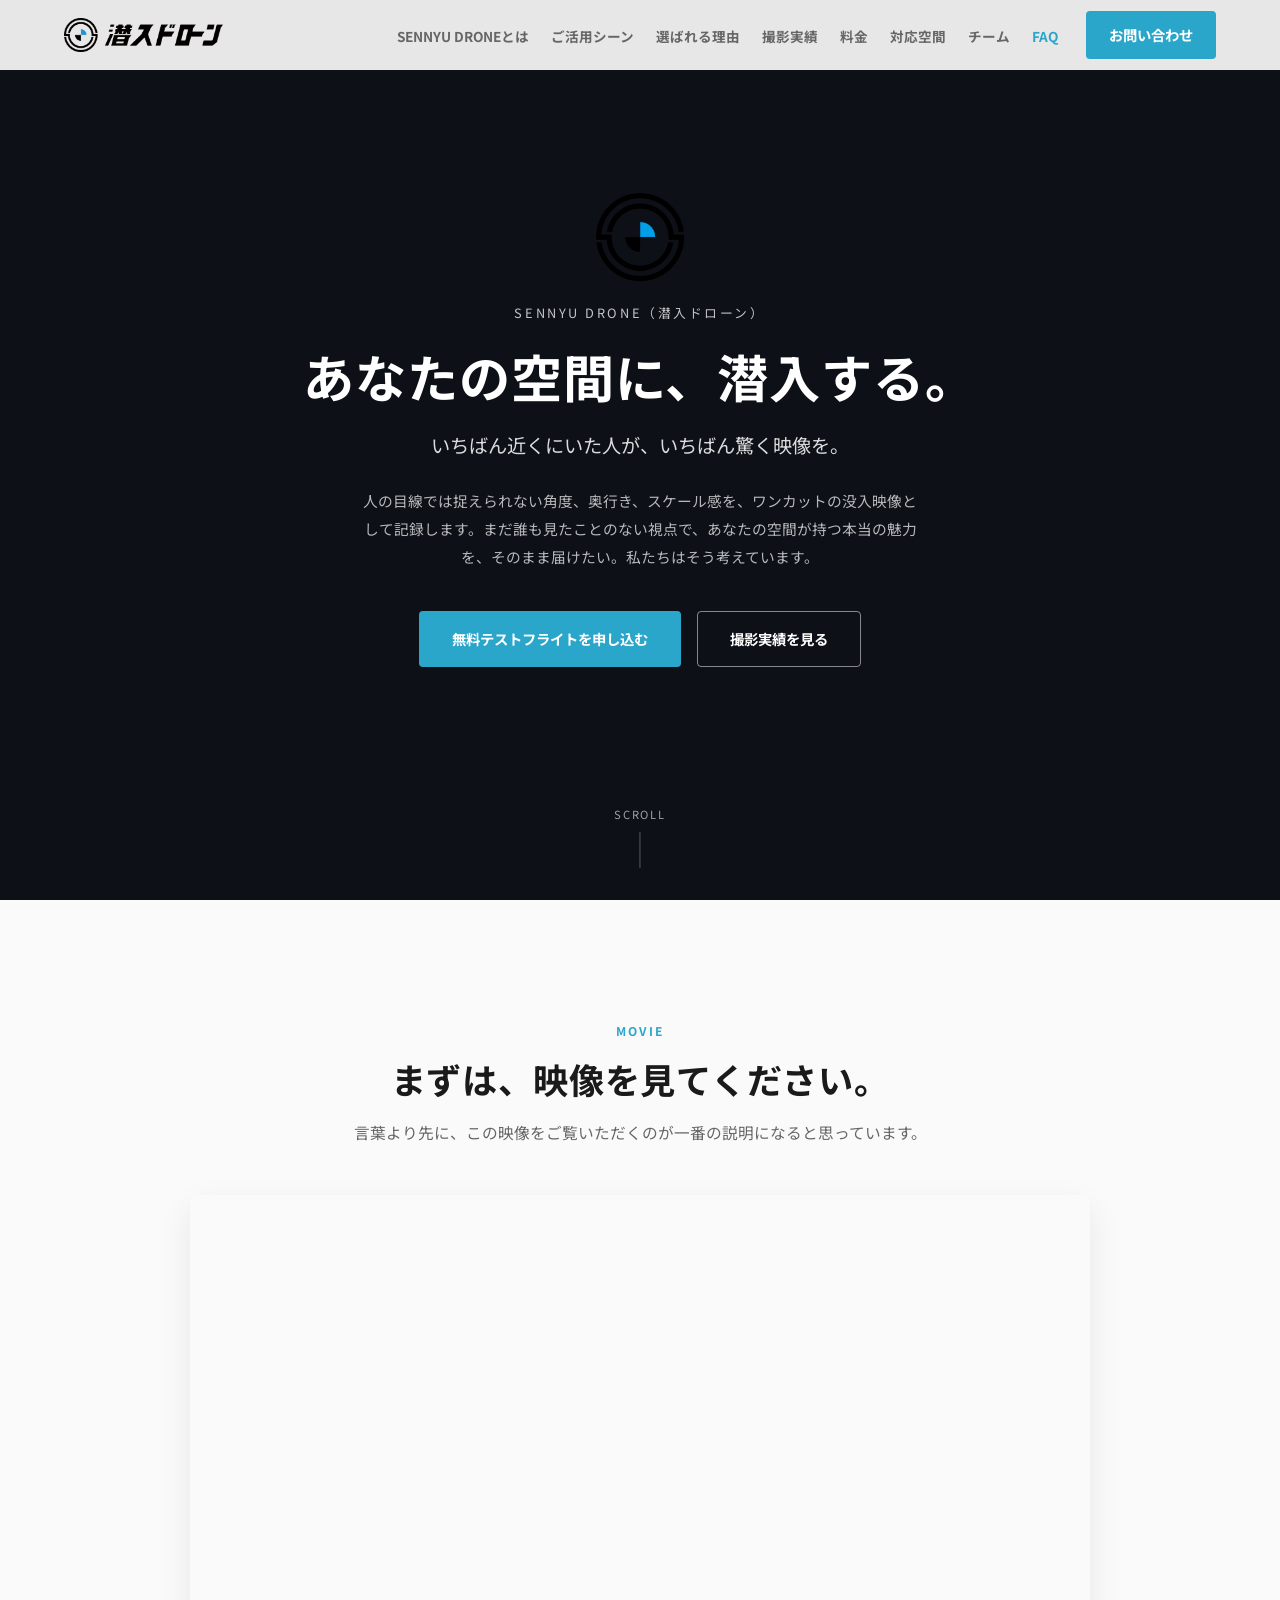
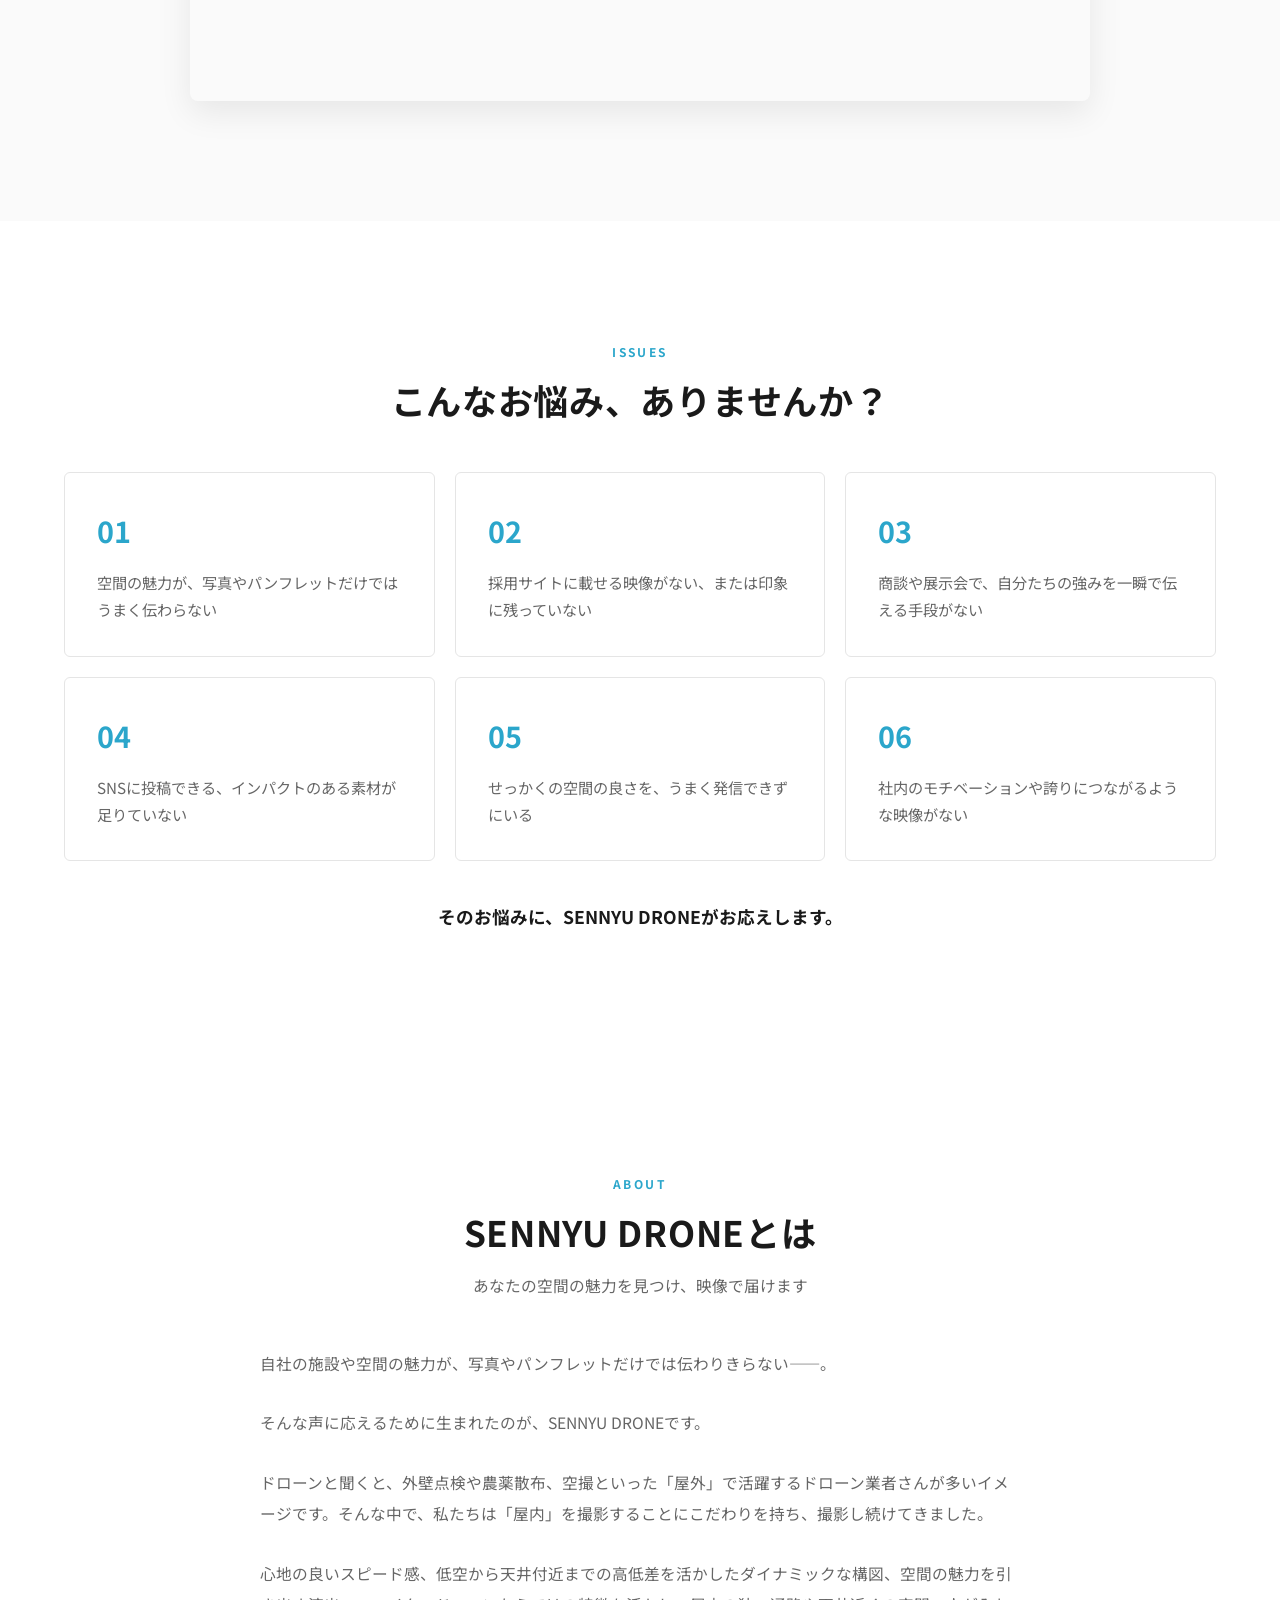
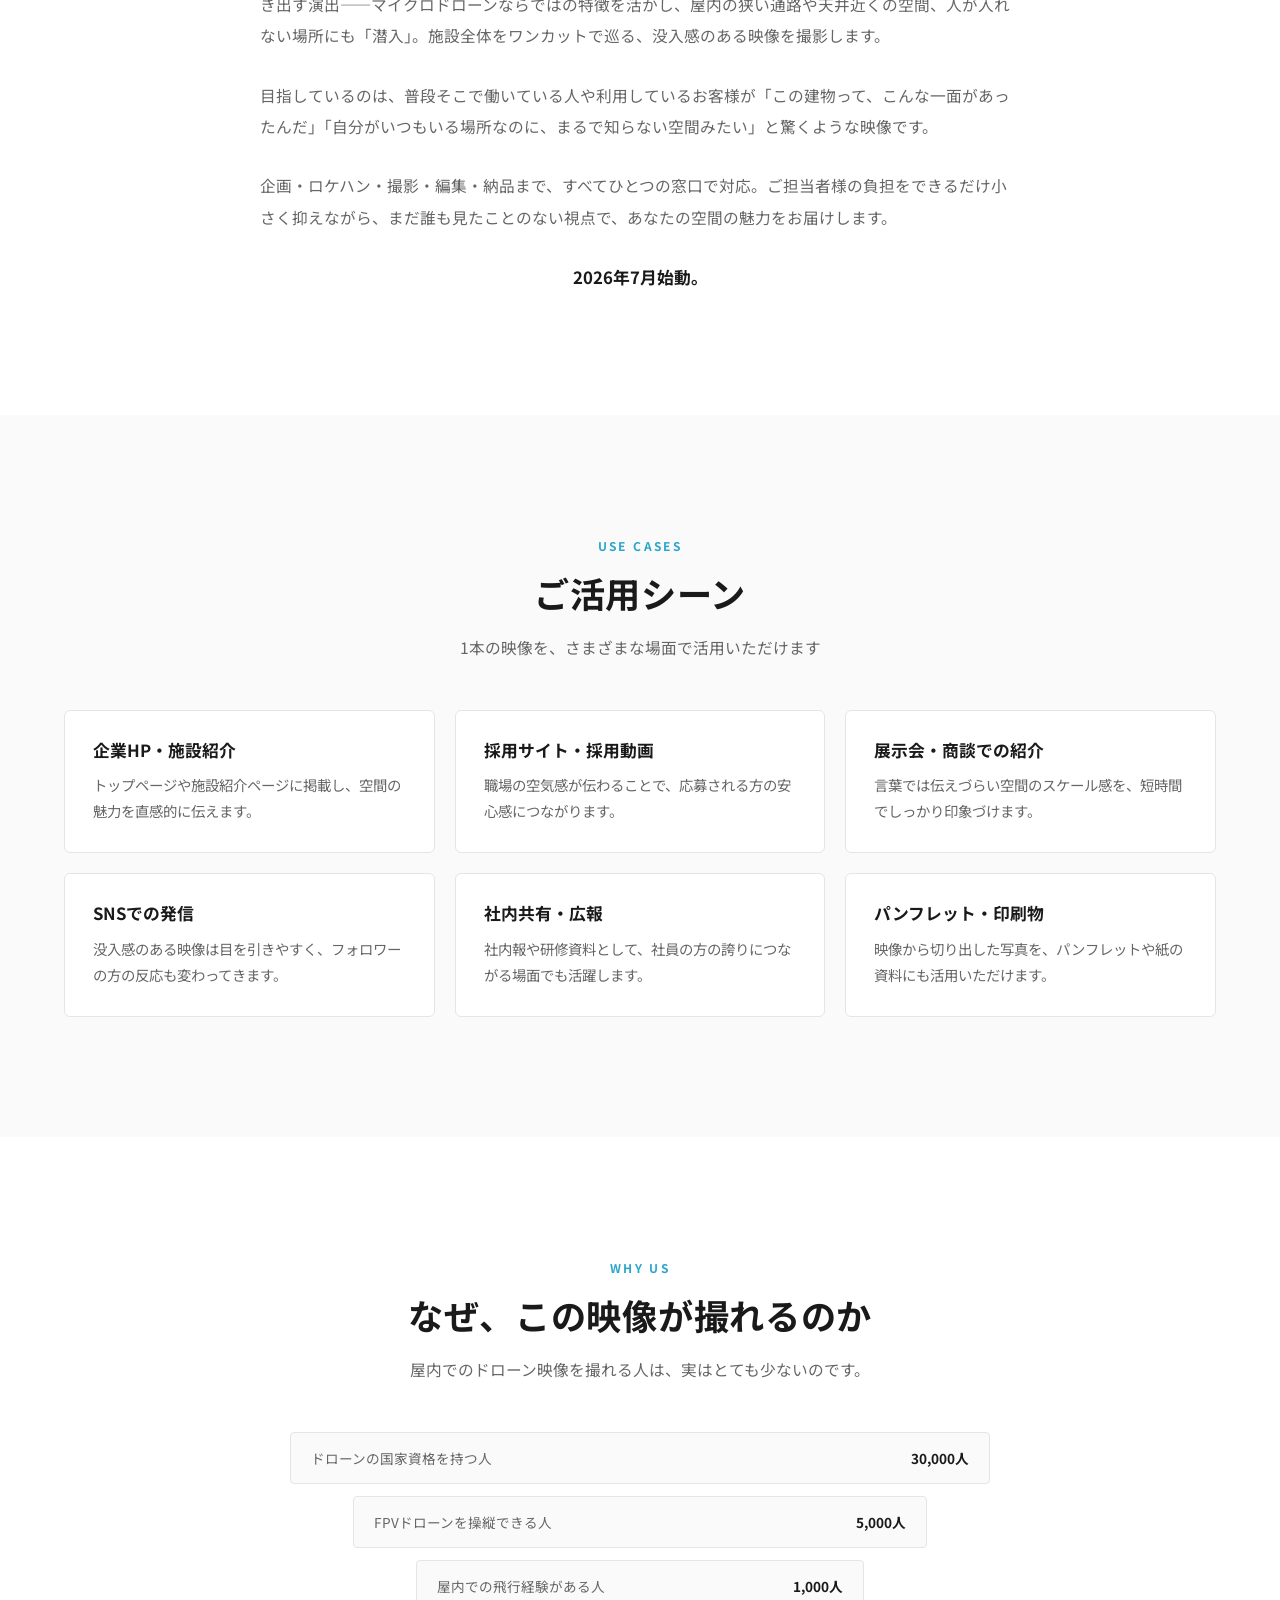
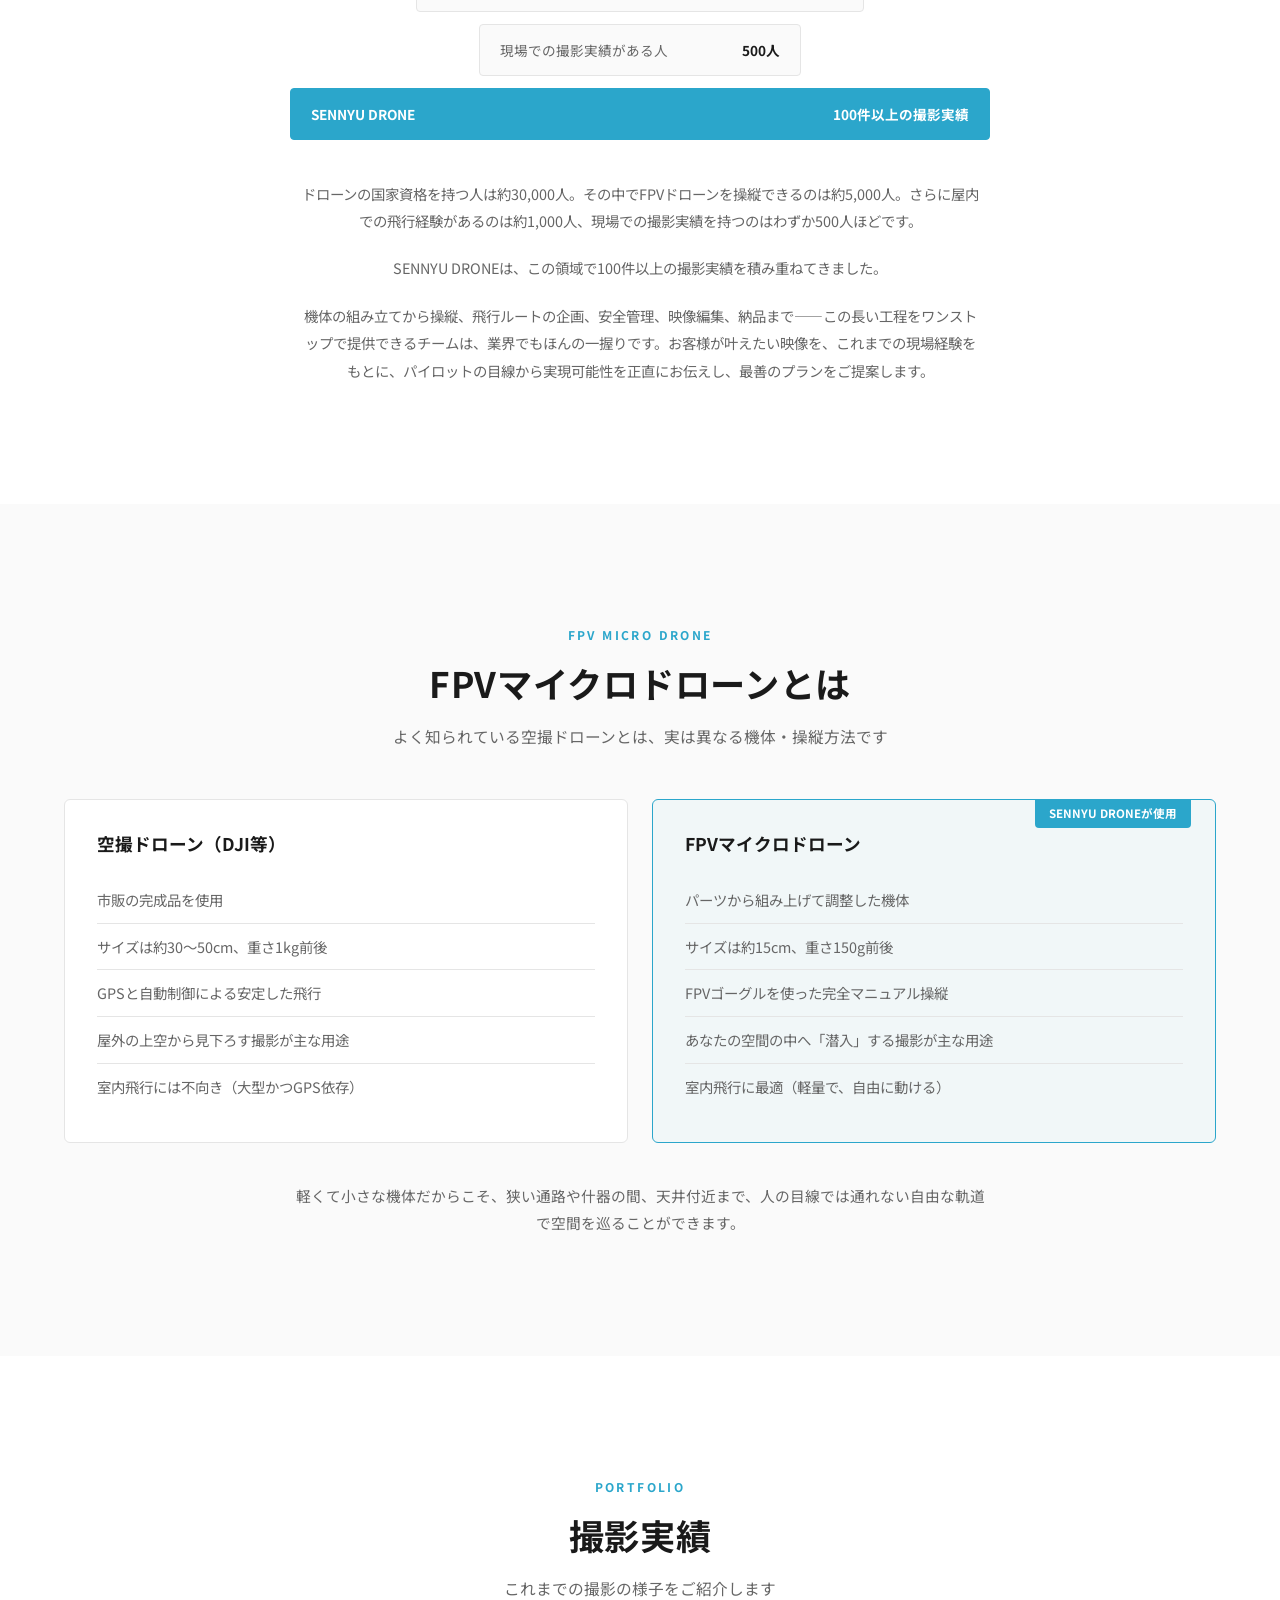
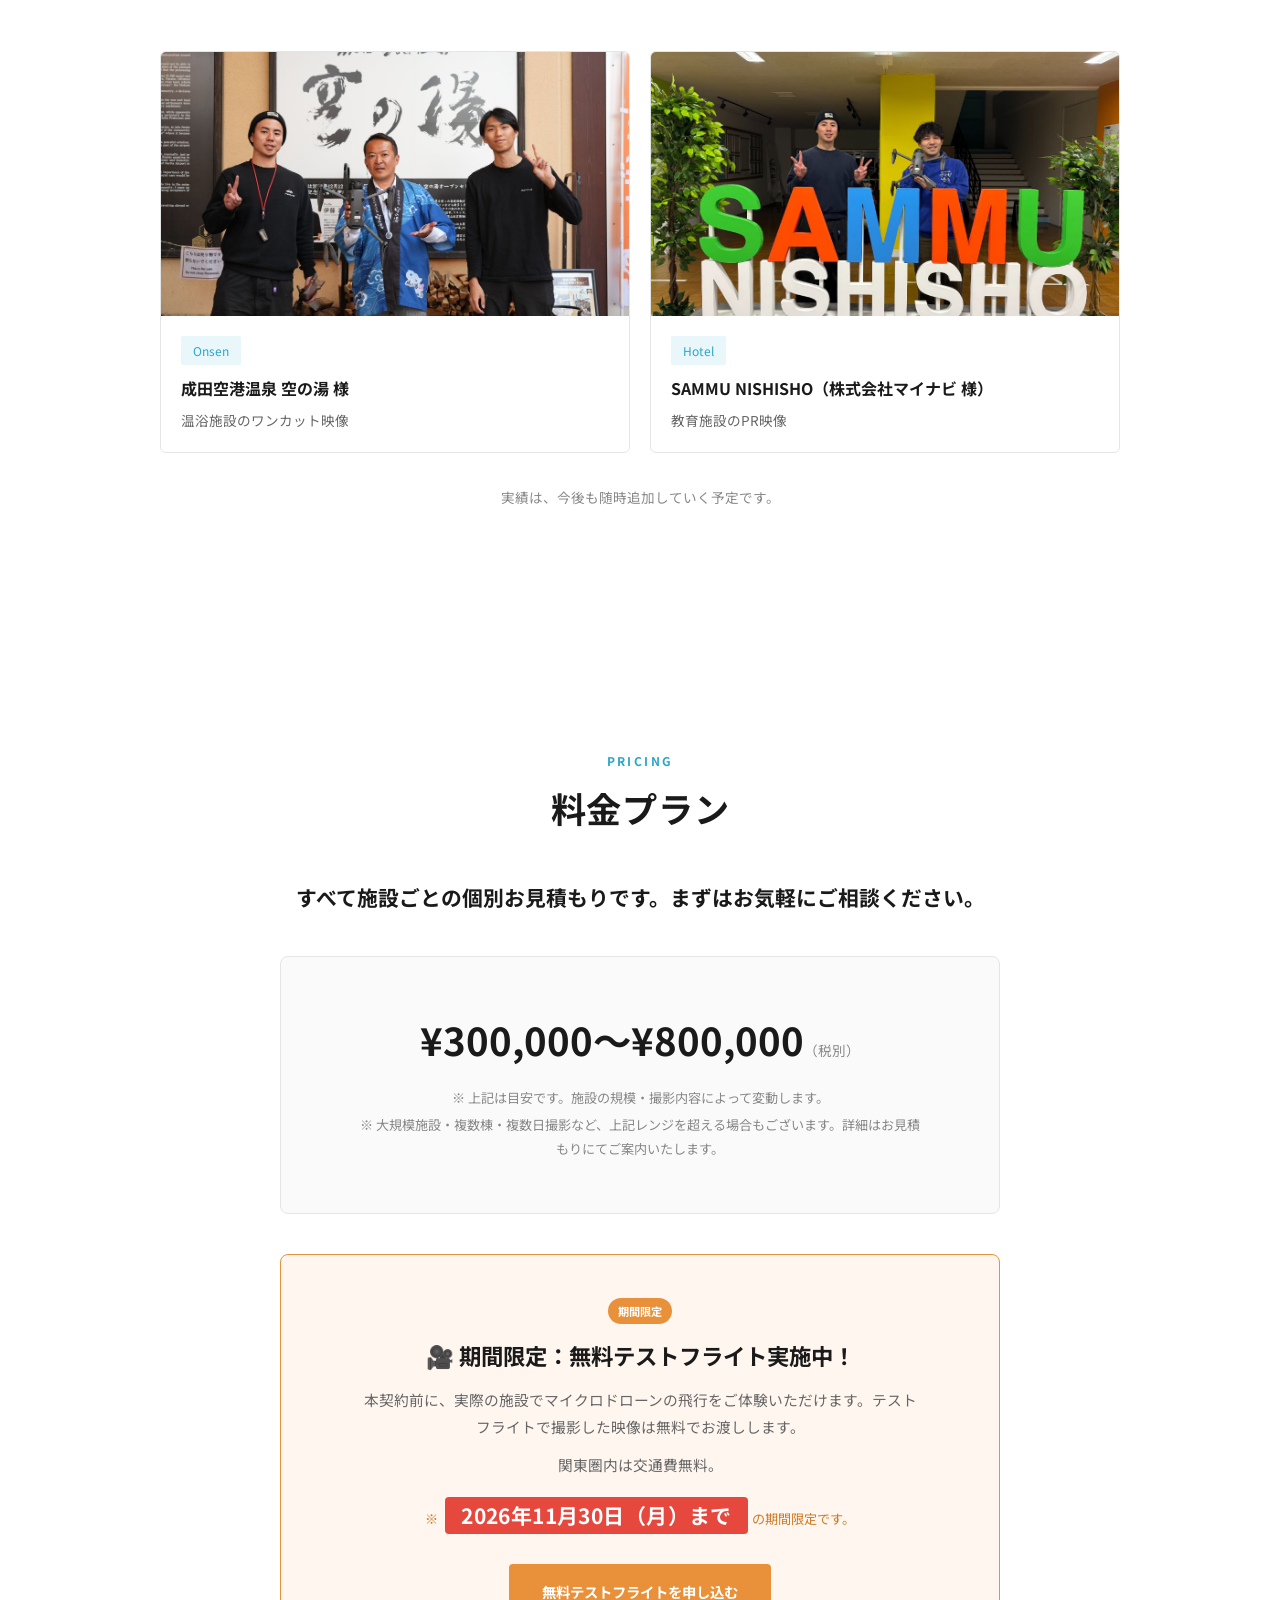
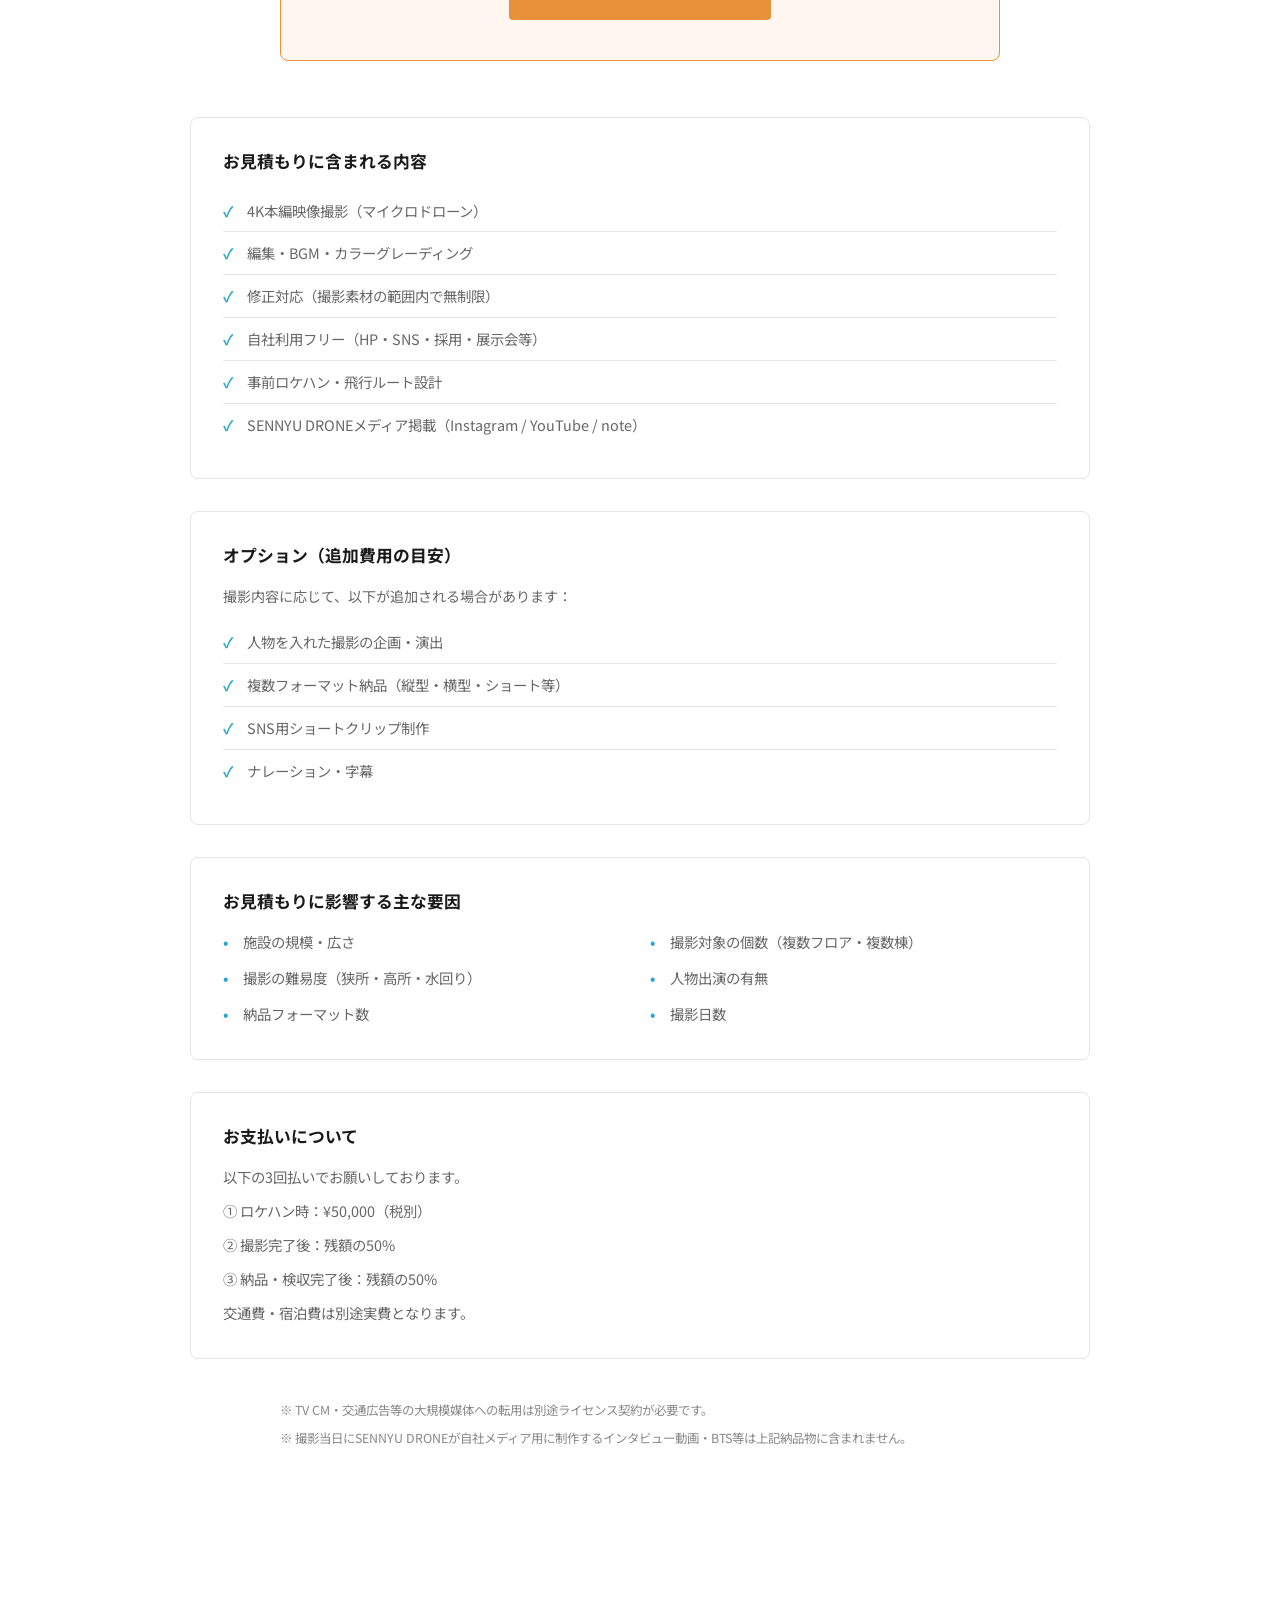
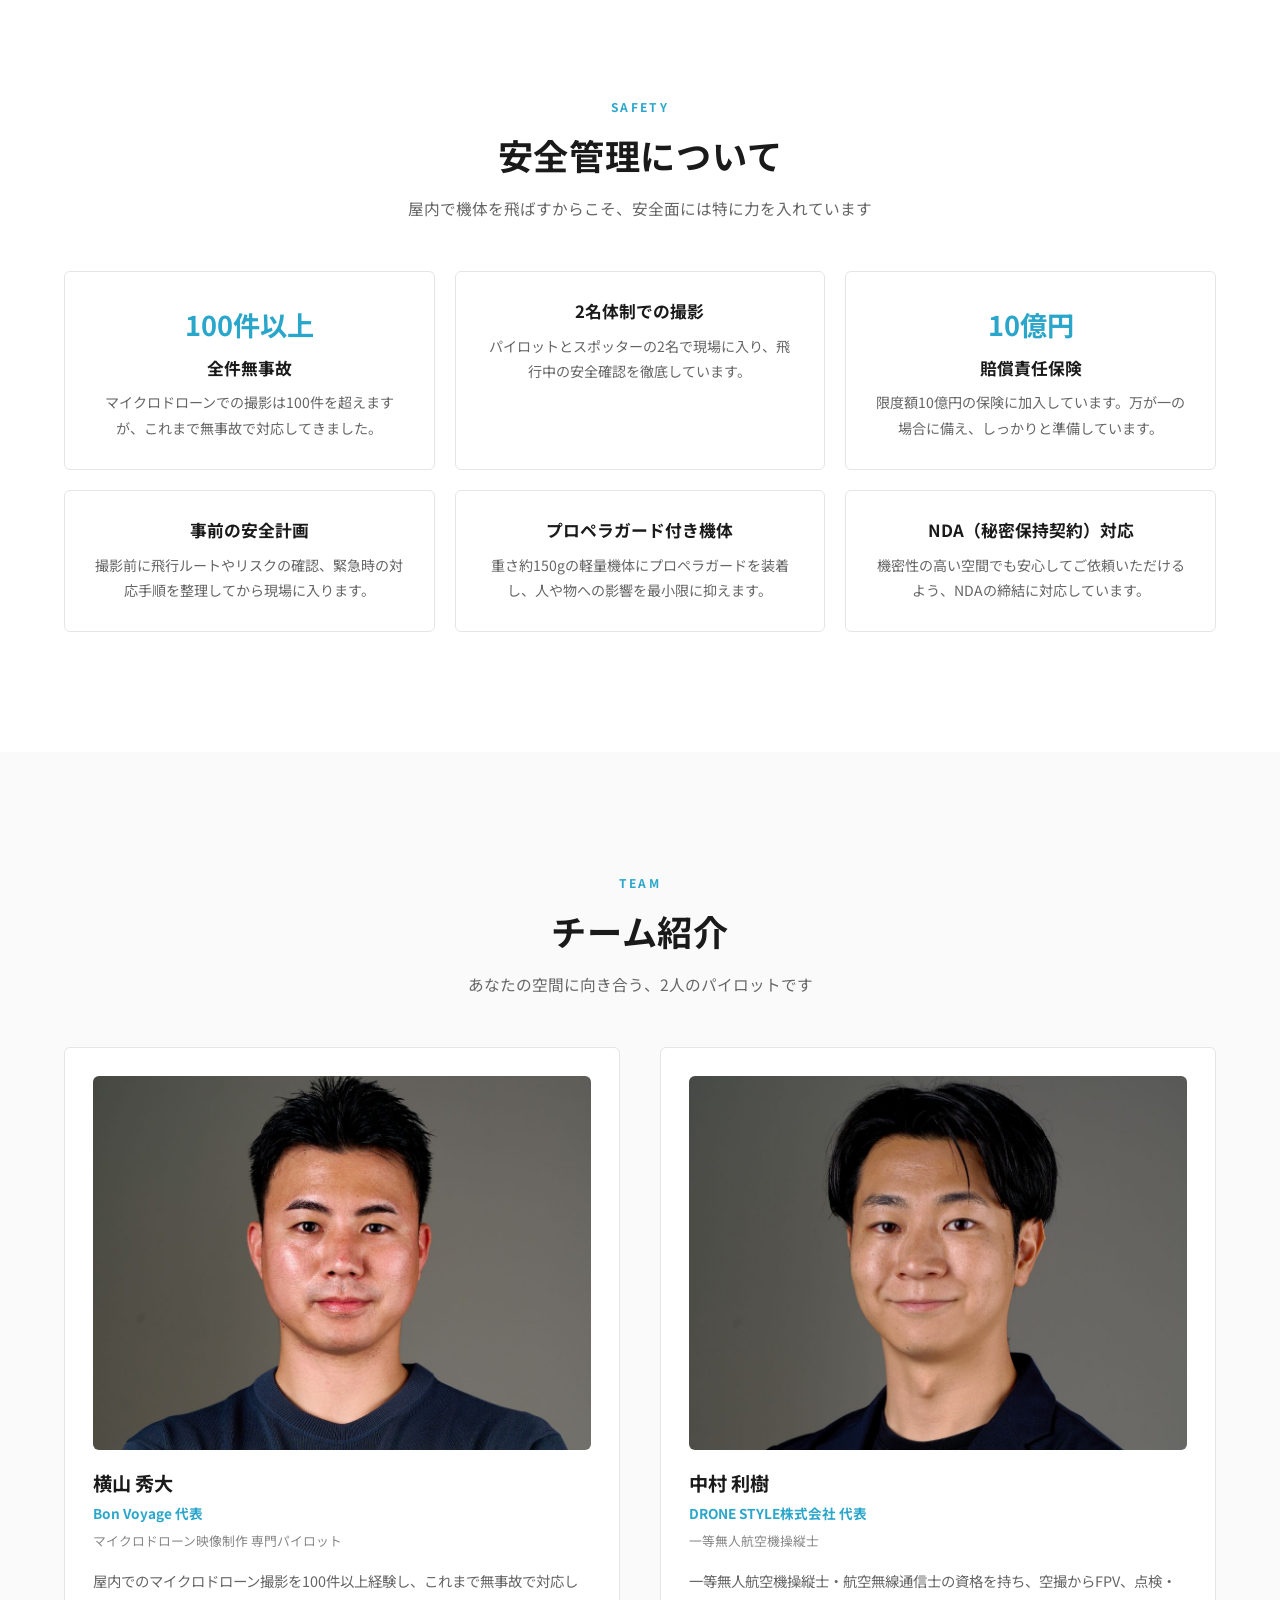
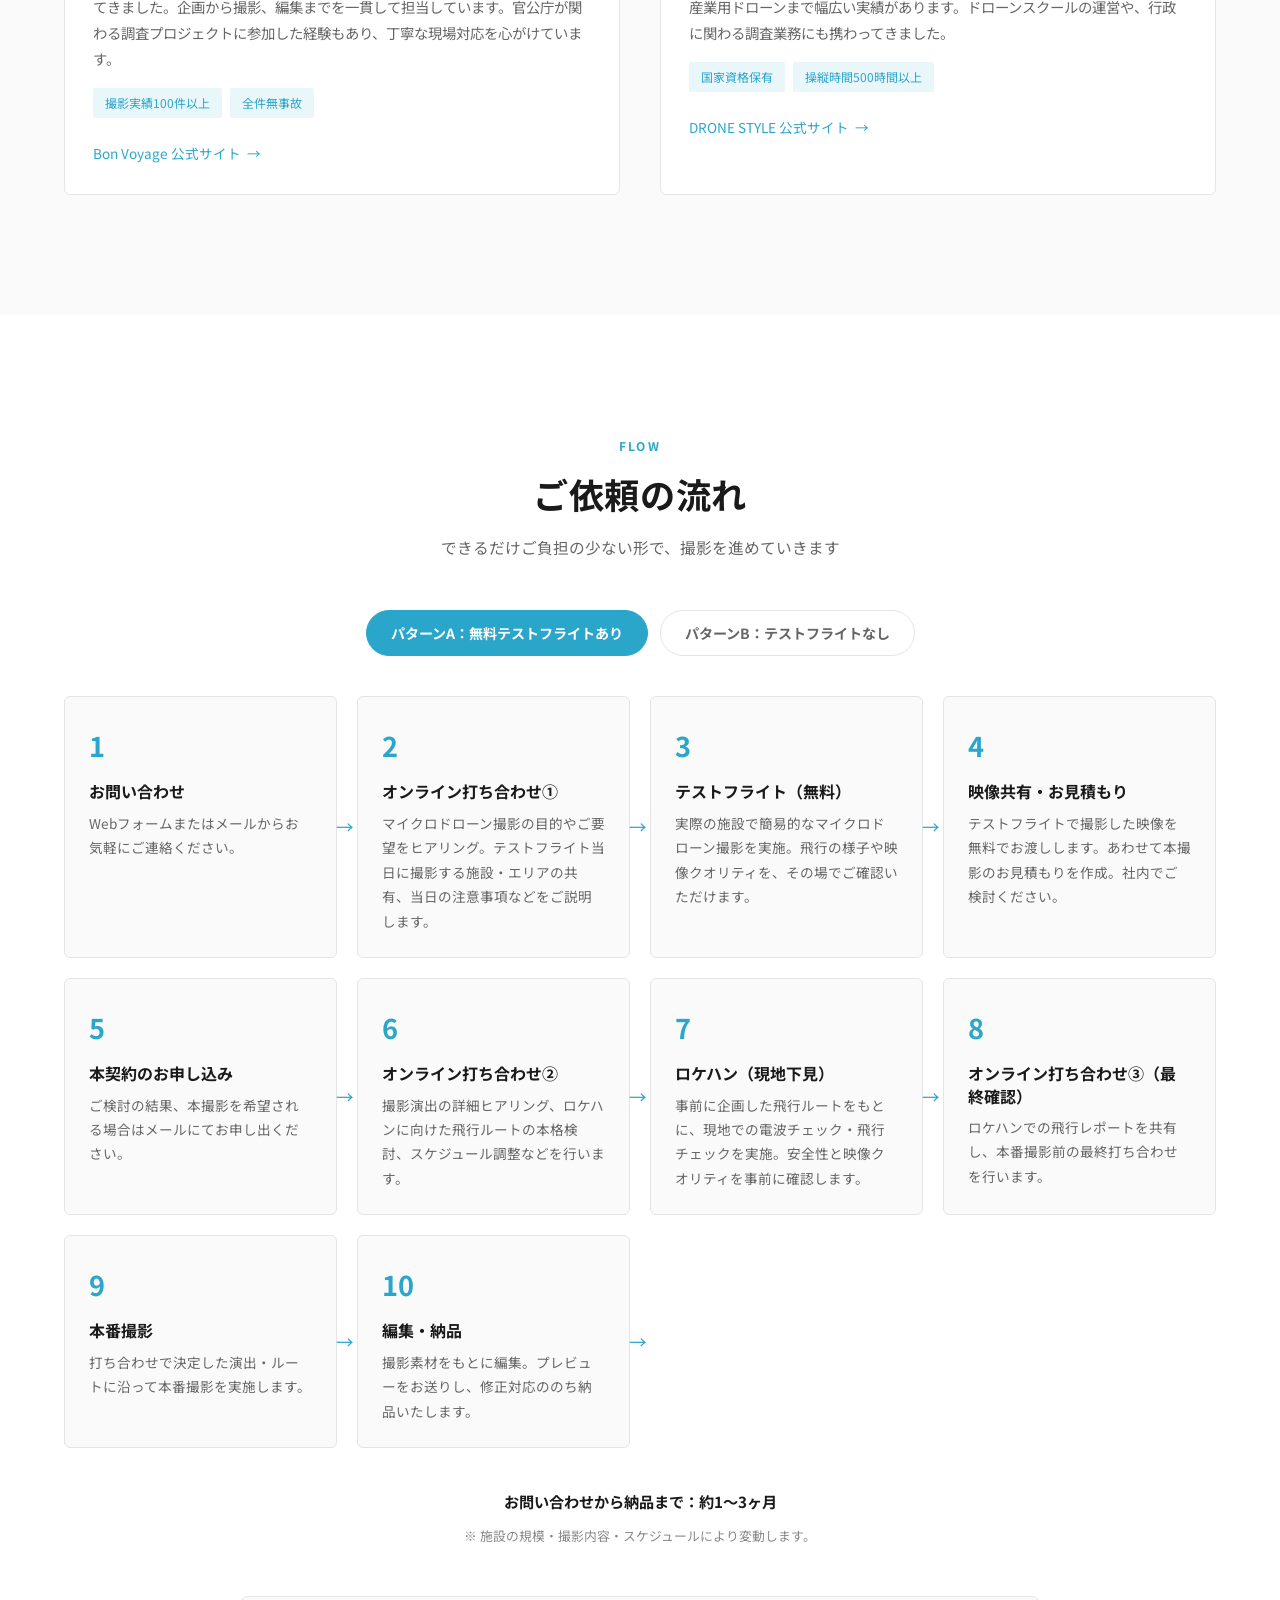
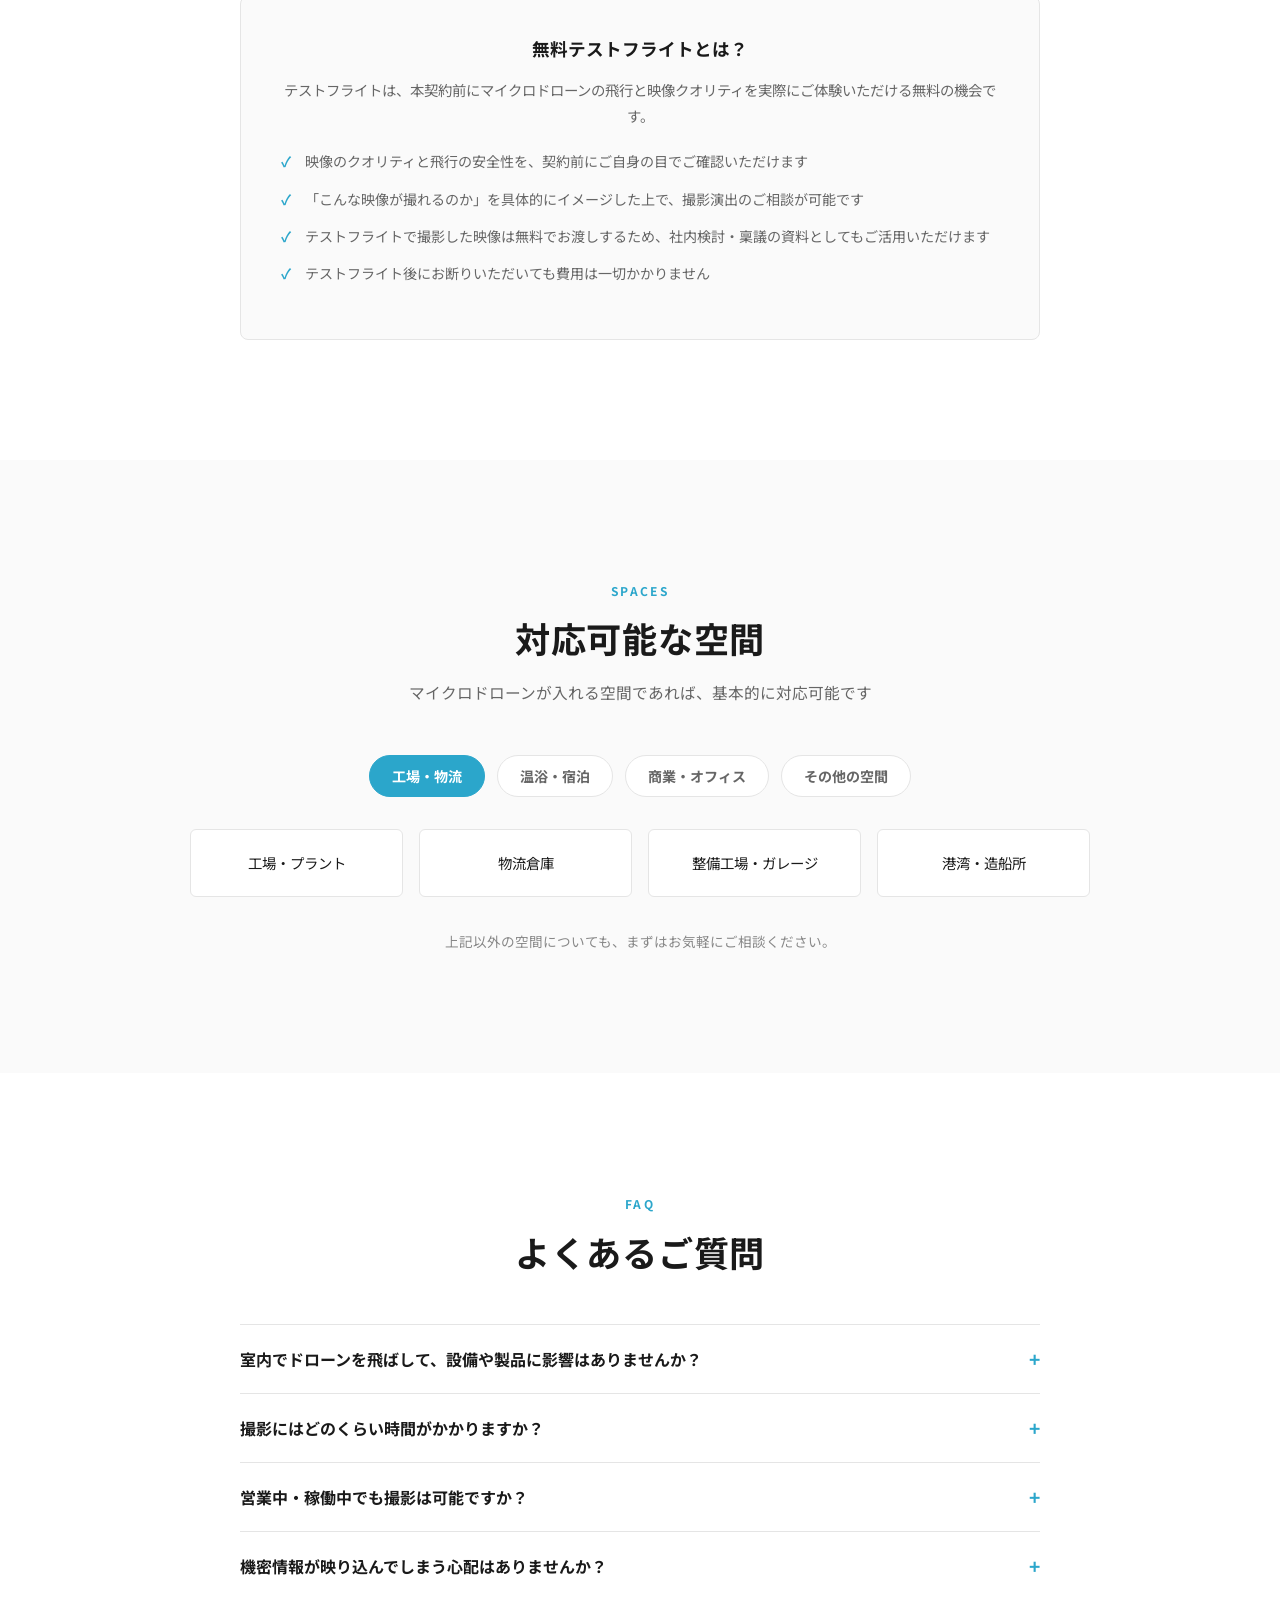
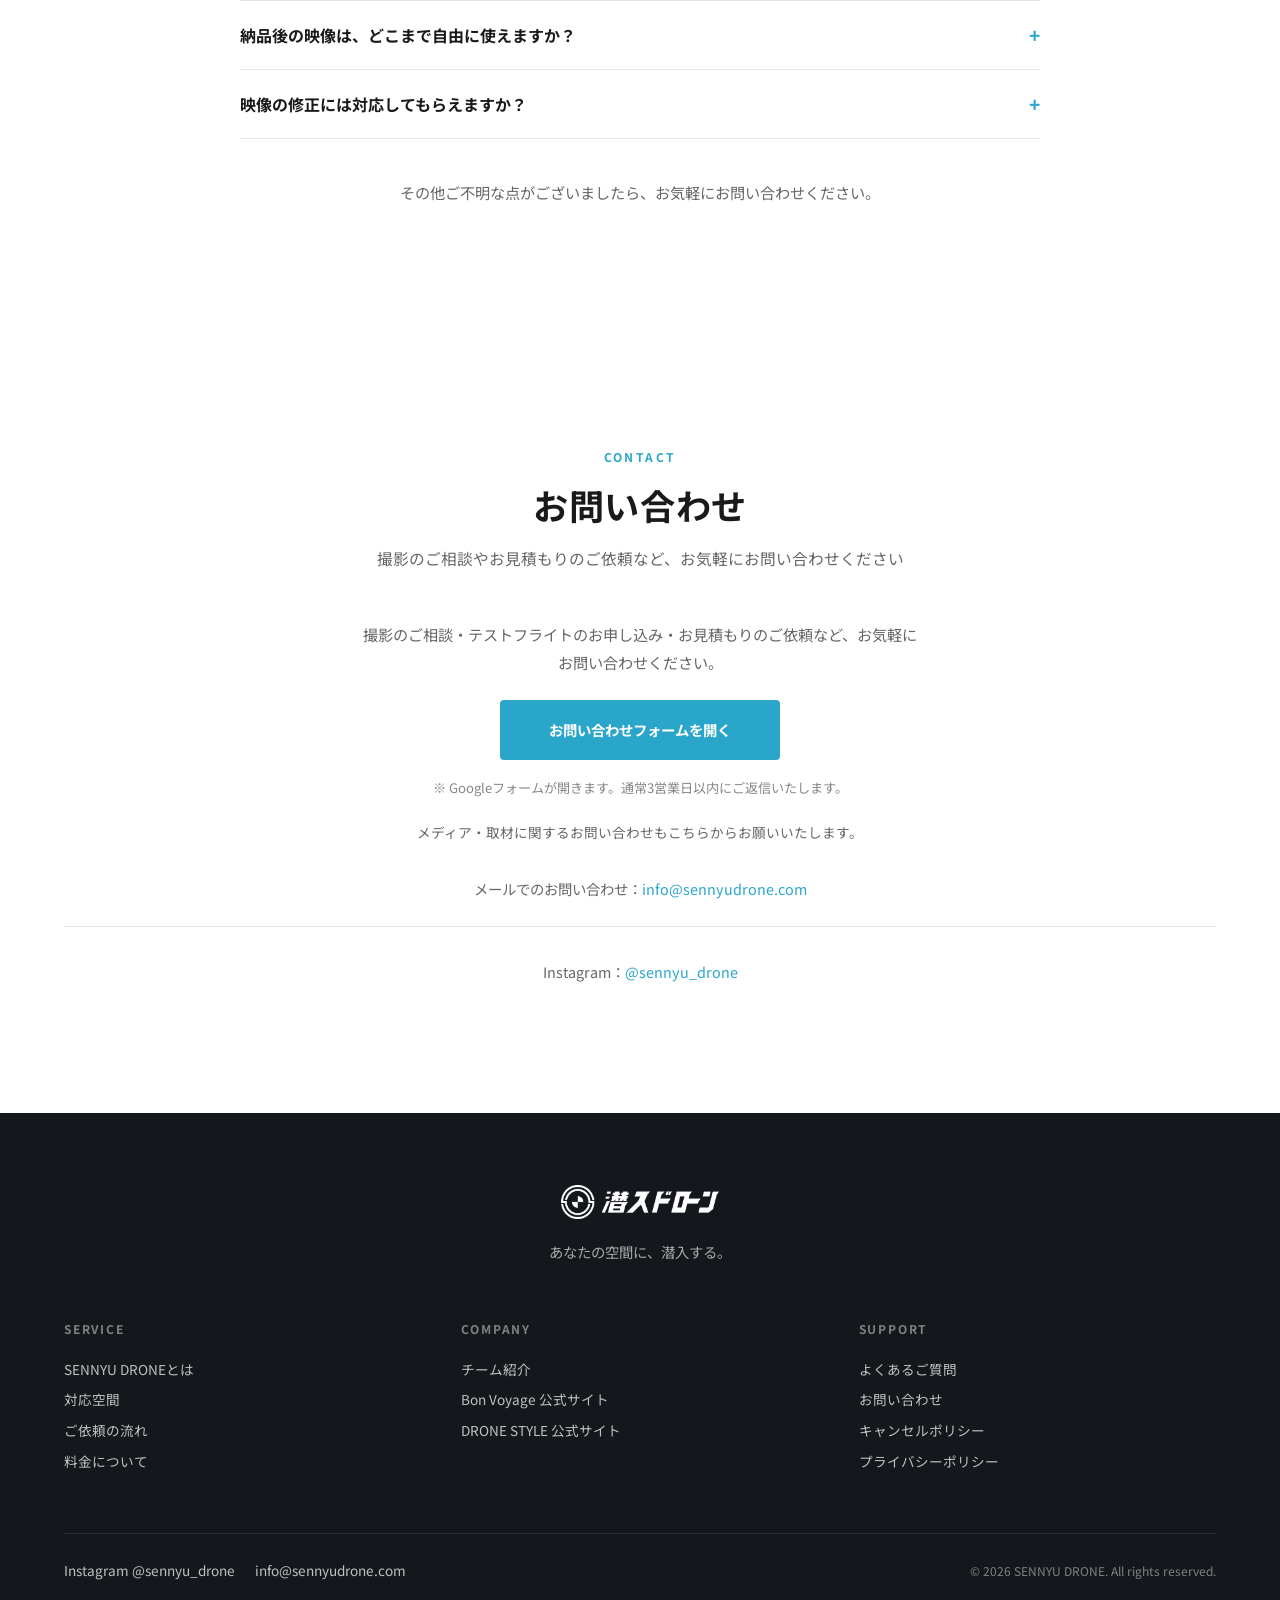
==== commit 72ae10ed: "Add files via upload" ====
--- a/index.html
+++ b/index.html
@@ -300,7 +300,7 @@
         <div class="portfolio-thumb">
           <img src="images/portfolio-01.jpg" alt="成田空港温泉 空の湯 様" width="400" height="260">
         </div>
-        <span class="tag portfolio-tag">Facility</span>
+        <span class="tag portfolio-tag">Onsen</span>
         <h3 class="portfolio-title">成田空港温泉 空の湯 様</h3>
         <p class="portfolio-text">温浴施設のワンカット映像</p>
       </article>
@@ -309,7 +309,7 @@
         <div class="portfolio-thumb">
           <img src="images/portfolio-02.jpg" alt="SAMMU NISHISHO（株式会社マイナビ 様）" width="400" height="260">
         </div>
-        <span class="tag portfolio-tag">School</span>
+        <span class="tag portfolio-tag">Hotel</span>
         <h3 class="portfolio-title">SAMMU NISHISHO（株式会社マイナビ 様）</h3>
         <p class="portfolio-text">教育施設のPR映像</p>
       </article>
--- a/style.css
+++ b/style.css
@@ -1719,6 +1719,44 @@
   font-weight: 700;
 }
 
+.policy-body table {
+  width: 100%;
+  border-collapse: collapse;
+  margin: 0 0 1.2em;
+  font-size: 0.9rem;
+}
+
+.policy-body th,
+.policy-body td {
+  border: 1px solid var(--border);
+  padding: 12px 16px;
+  text-align: left;
+  color: var(--text-secondary);
+}
+
+.policy-body th {
+  background: var(--bg-secondary);
+  color: var(--text-primary);
+  font-weight: 700;
+  white-space: nowrap;
+}
+
+.policy-body td:last-child,
+.policy-body th:last-child {
+  text-align: center;
+  white-space: nowrap;
+}
+
+@media (max-width: 600px) {
+  .policy-body table {
+    font-size: 0.82rem;
+  }
+  .policy-body th,
+  .policy-body td {
+    padding: 8px 10px;
+  }
+}
+
 .policy-contact-box {
   background: var(--bg-secondary);
   border: 1px solid var(--border);
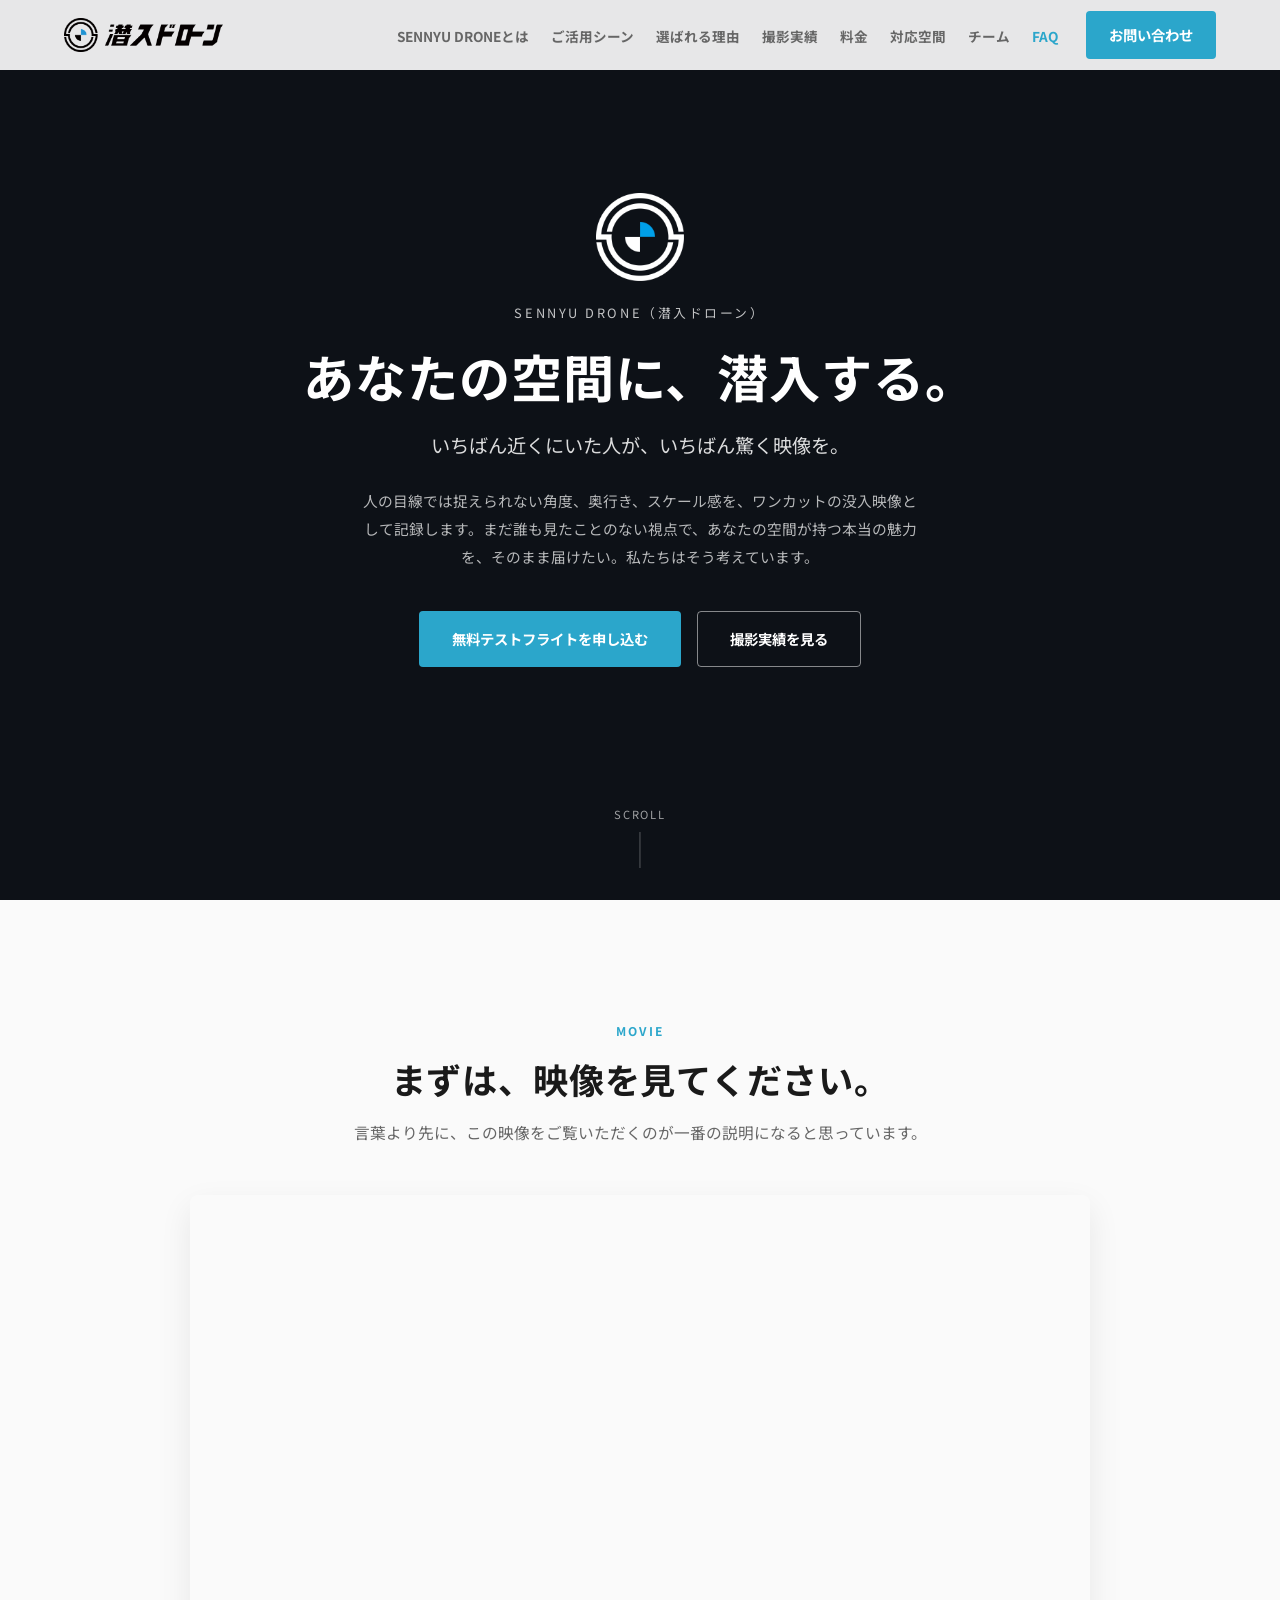
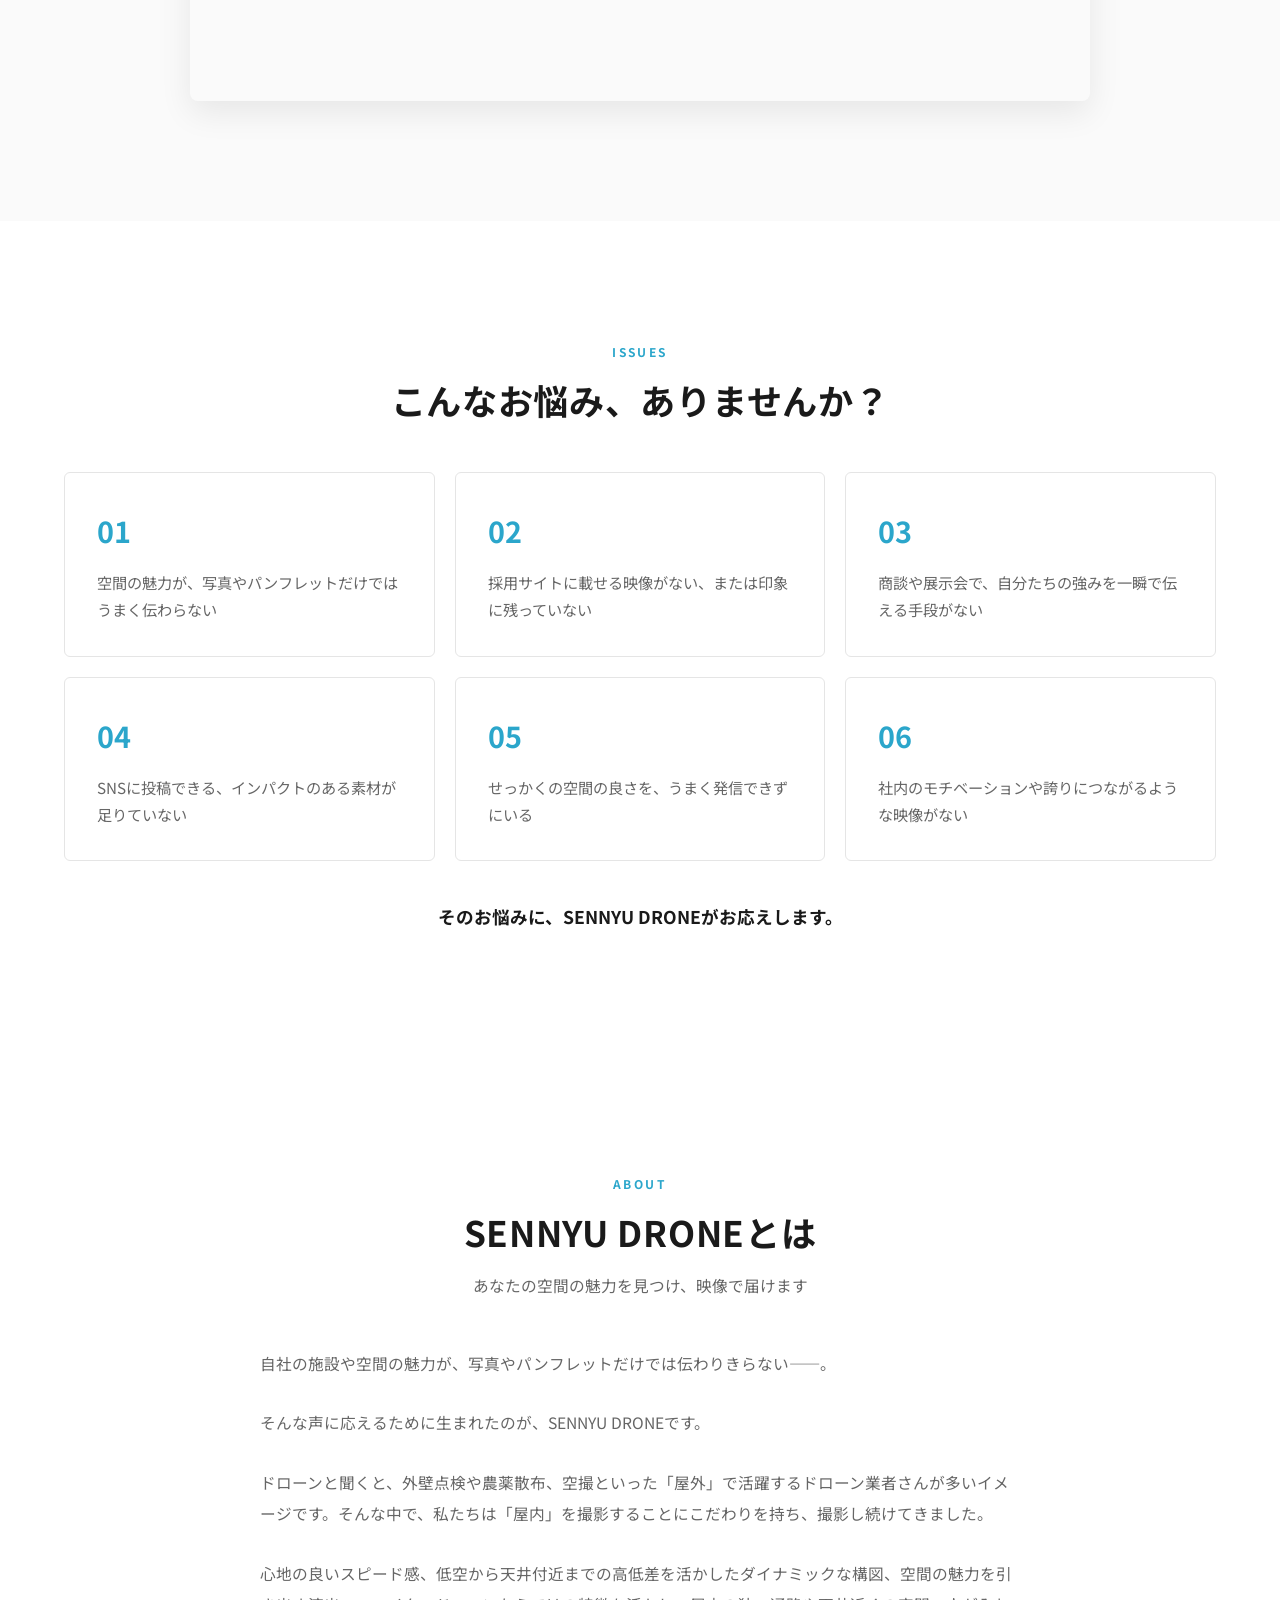
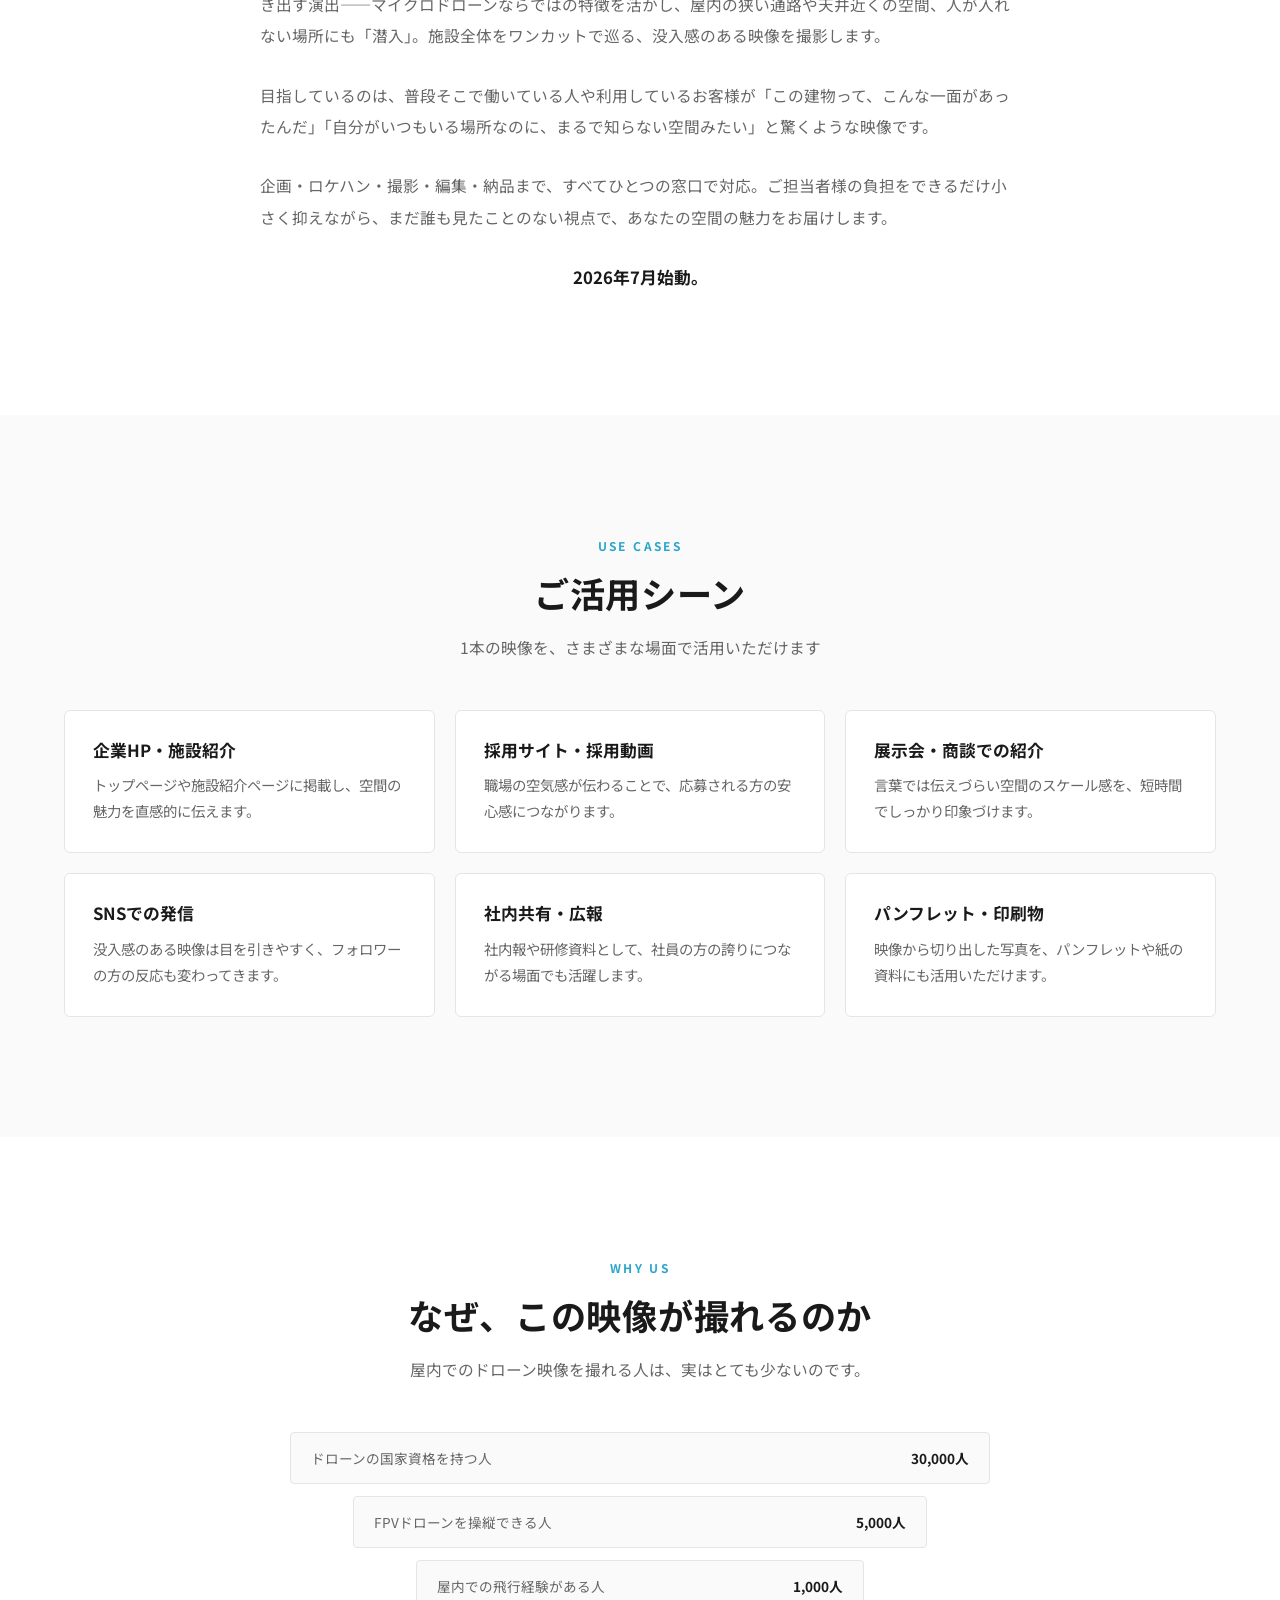
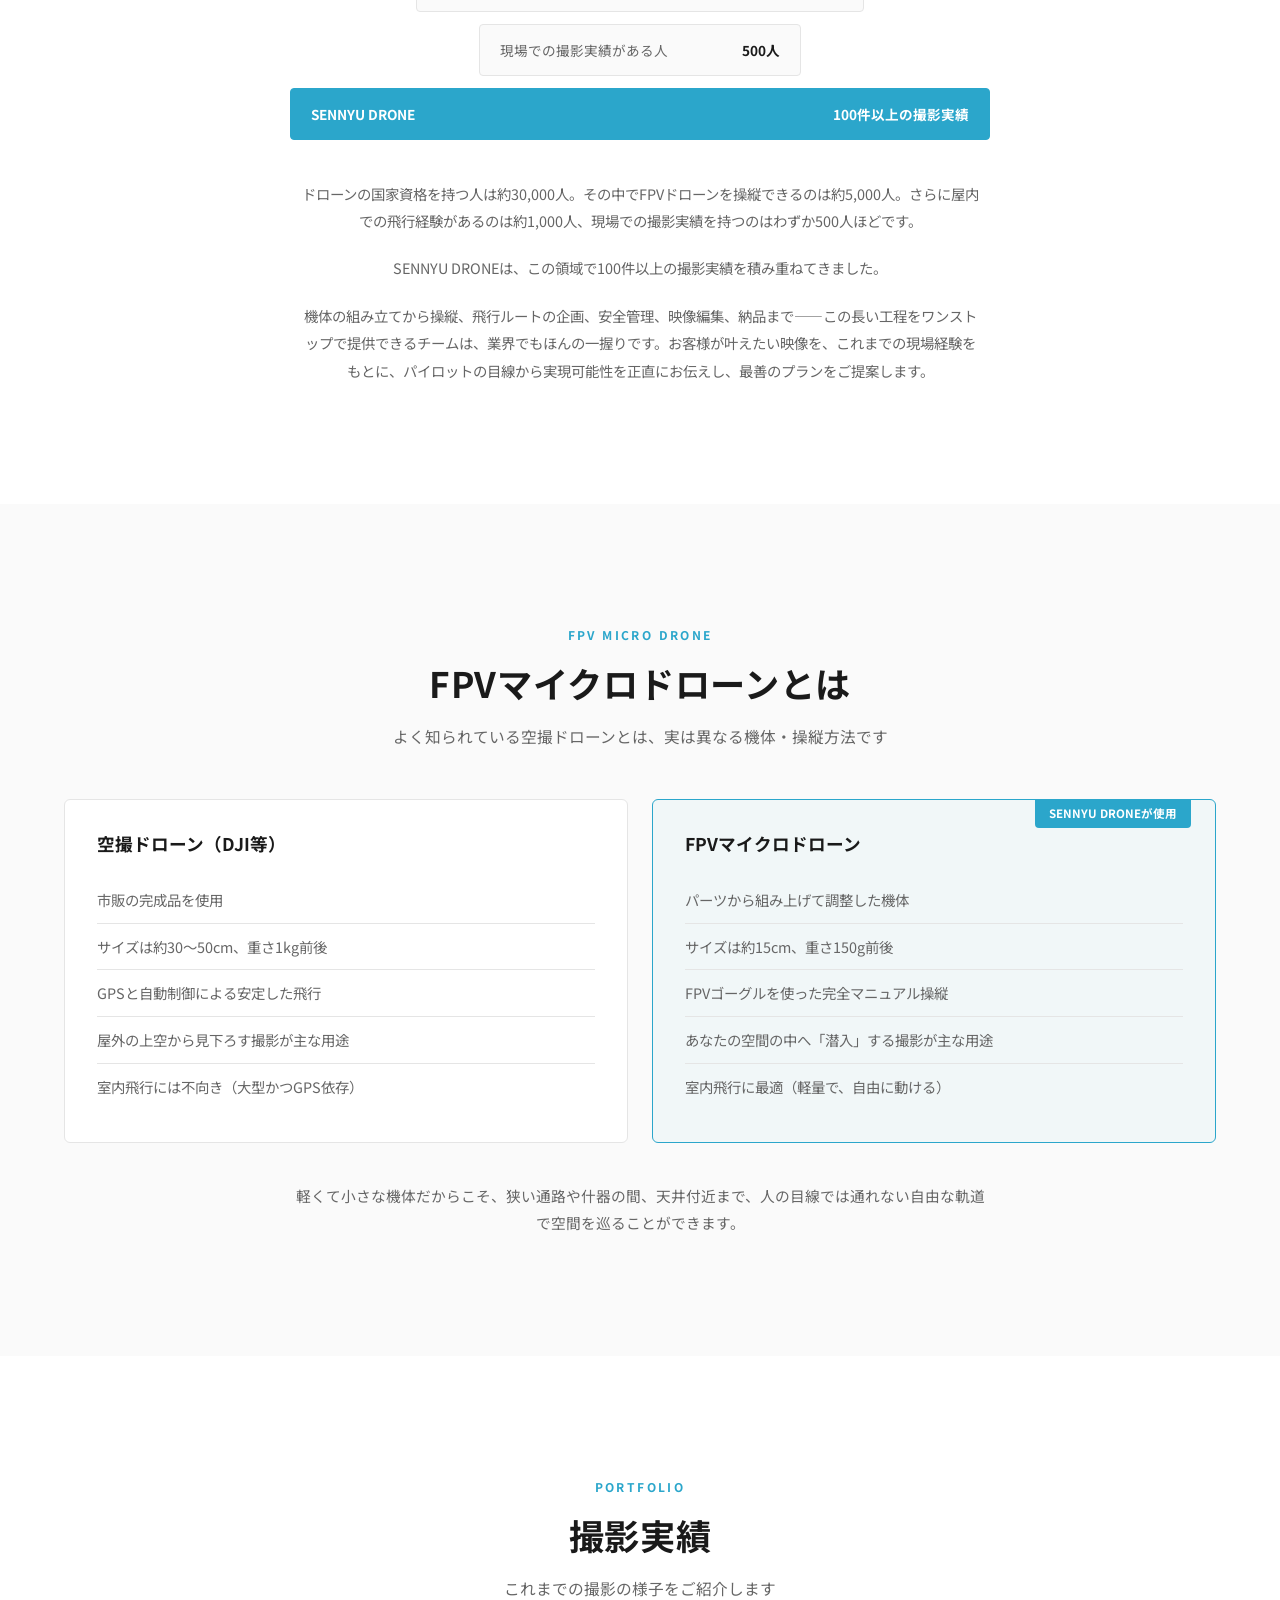
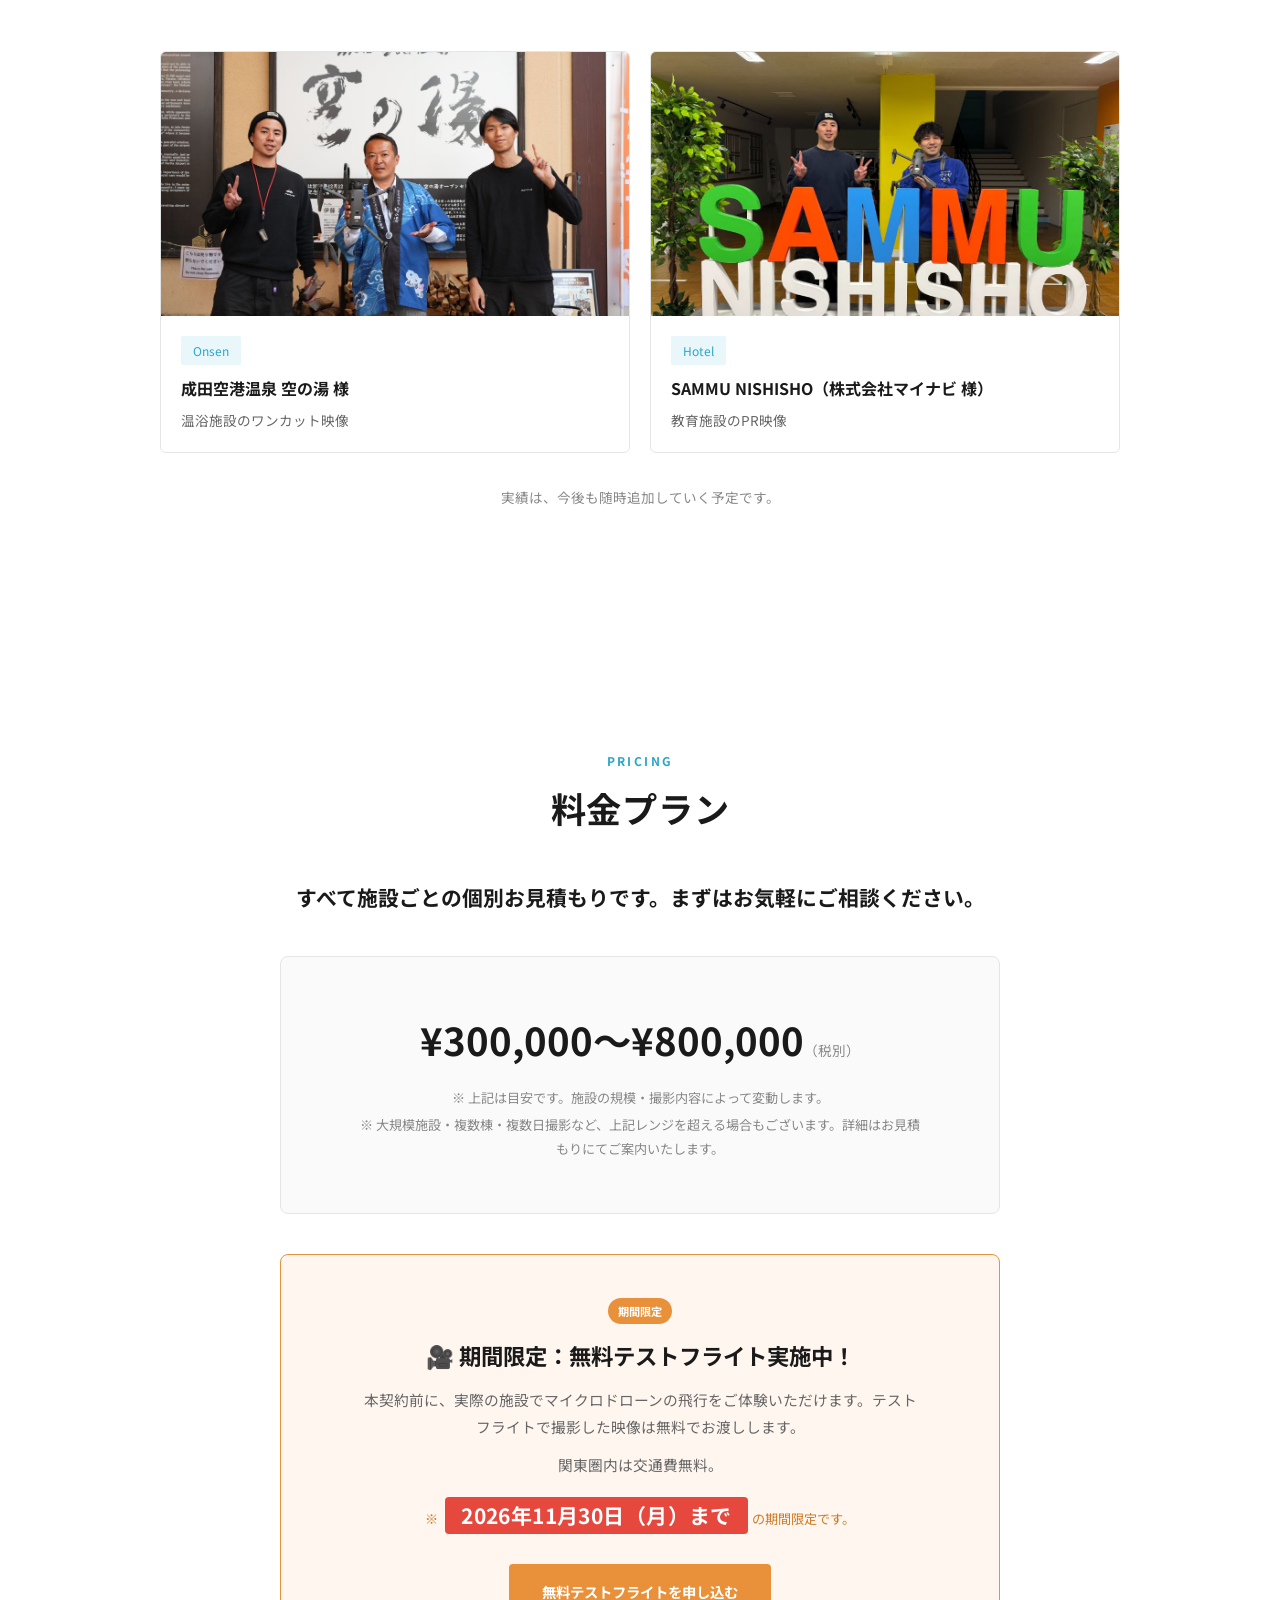
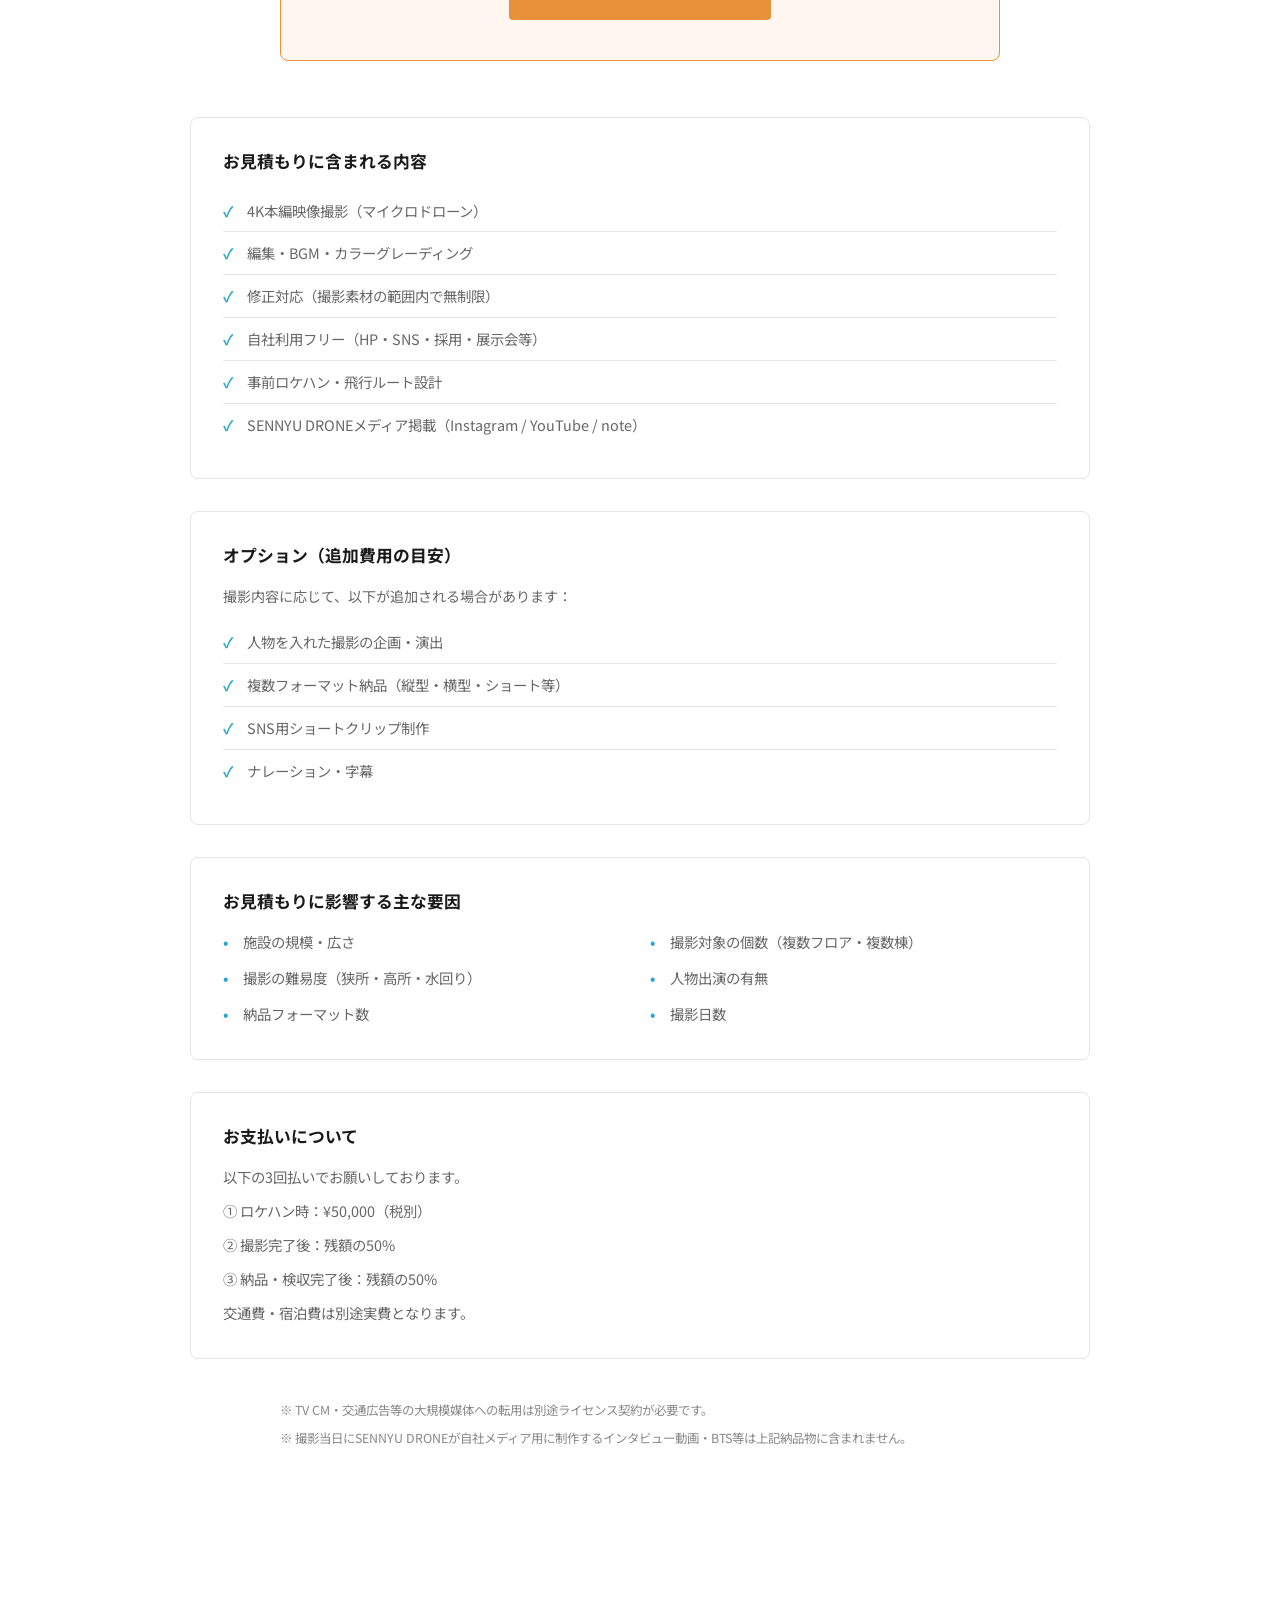
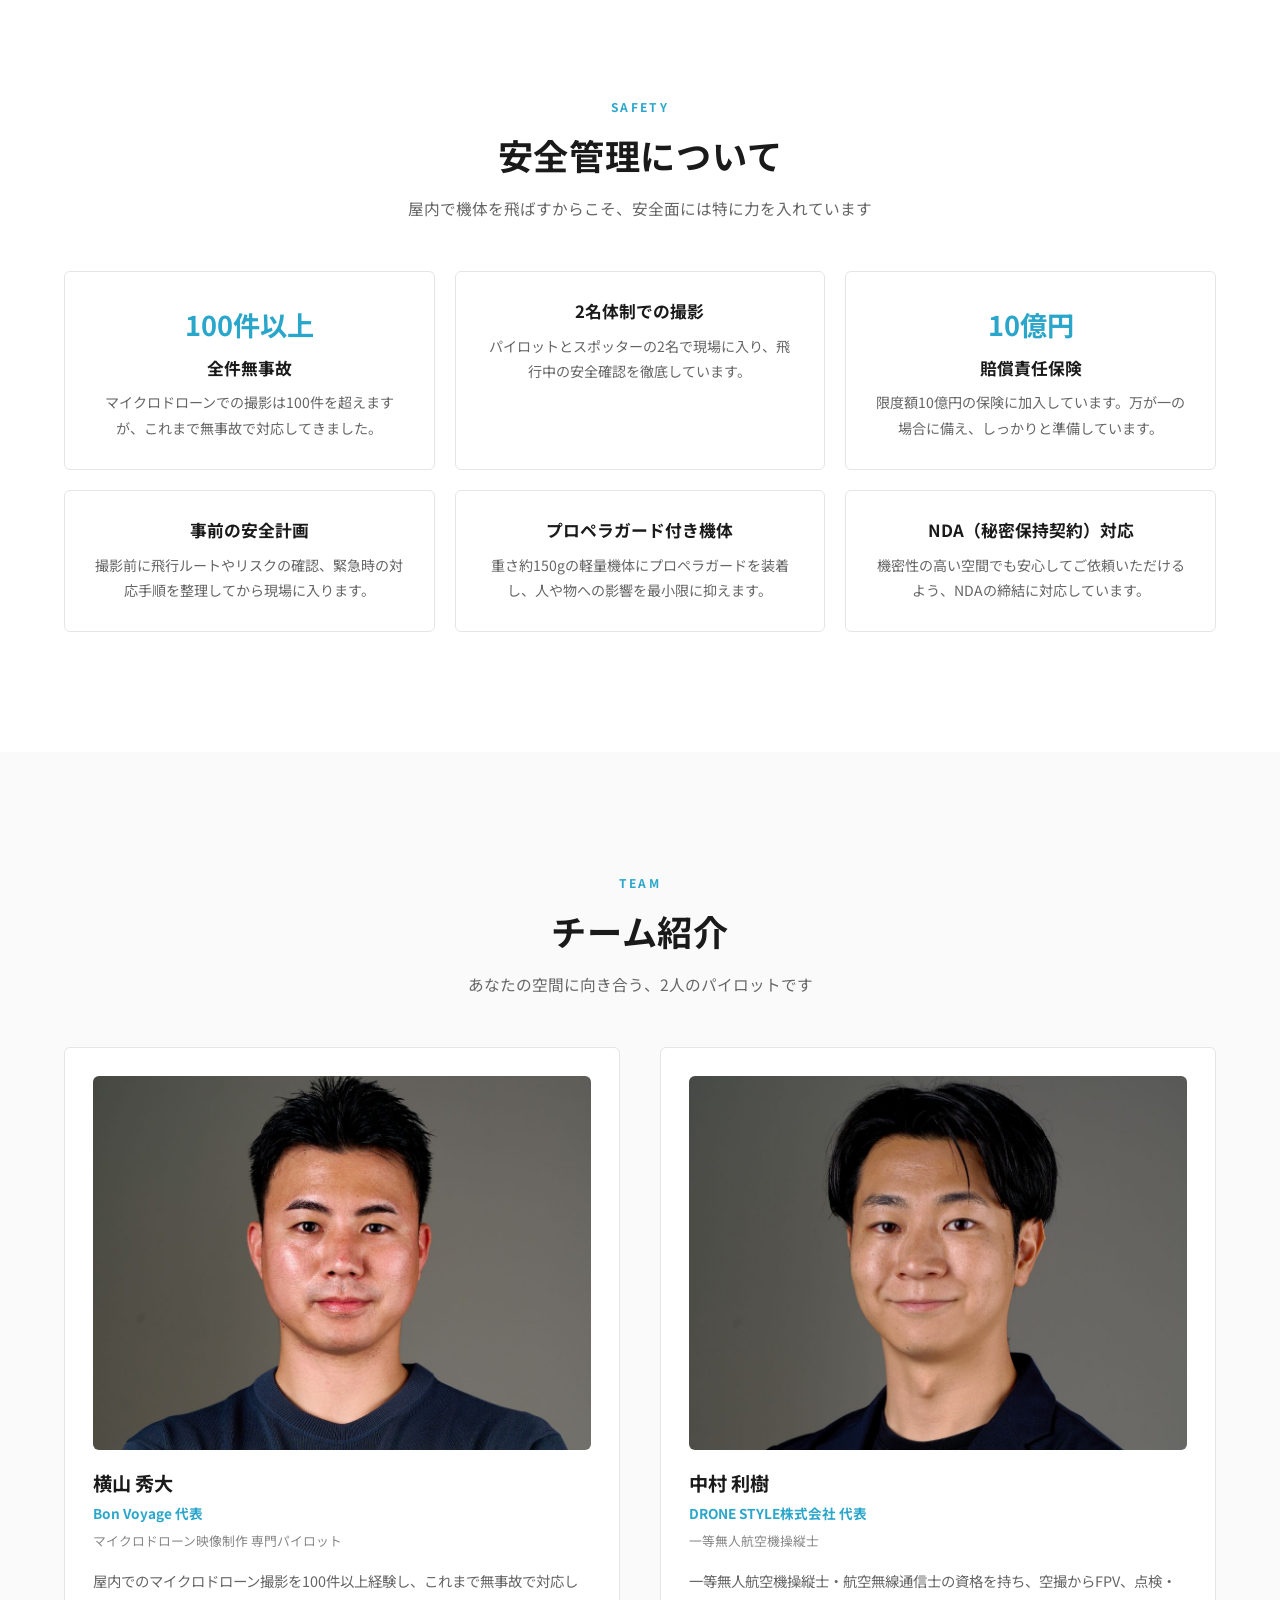
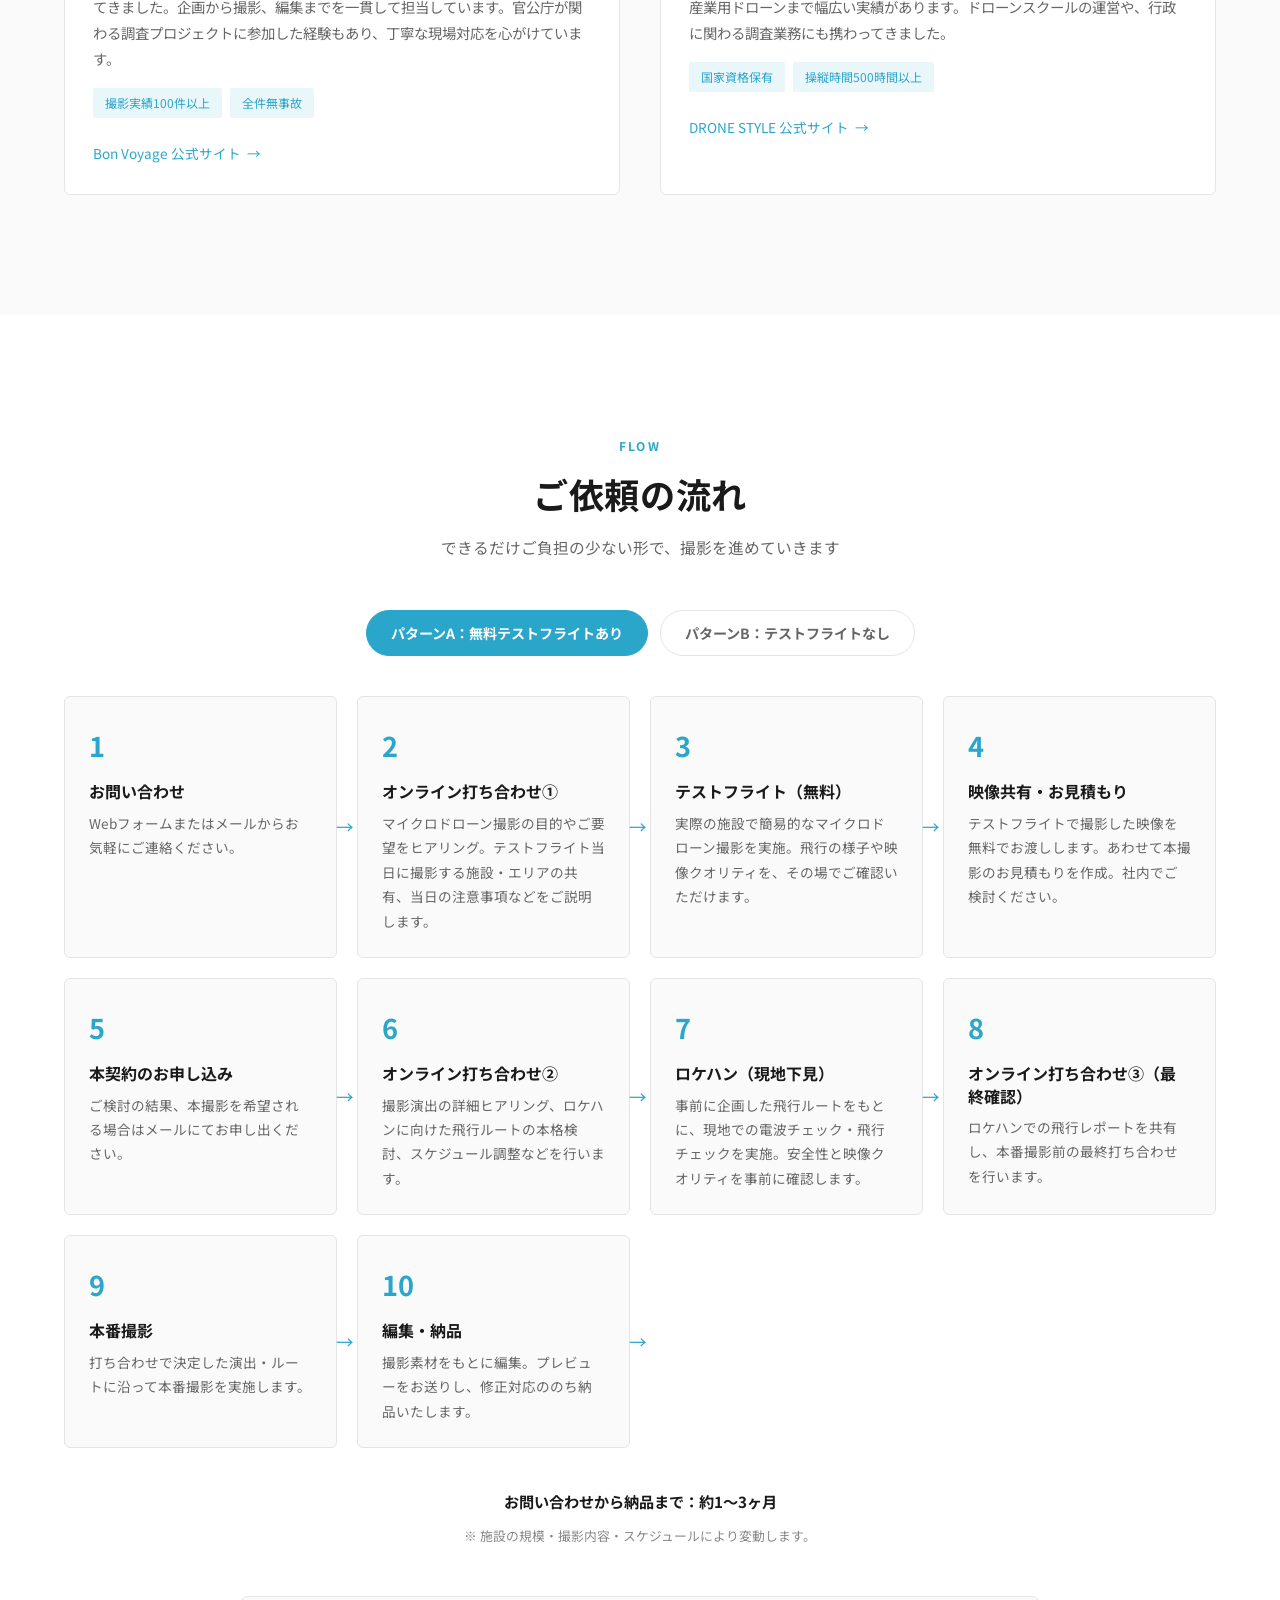
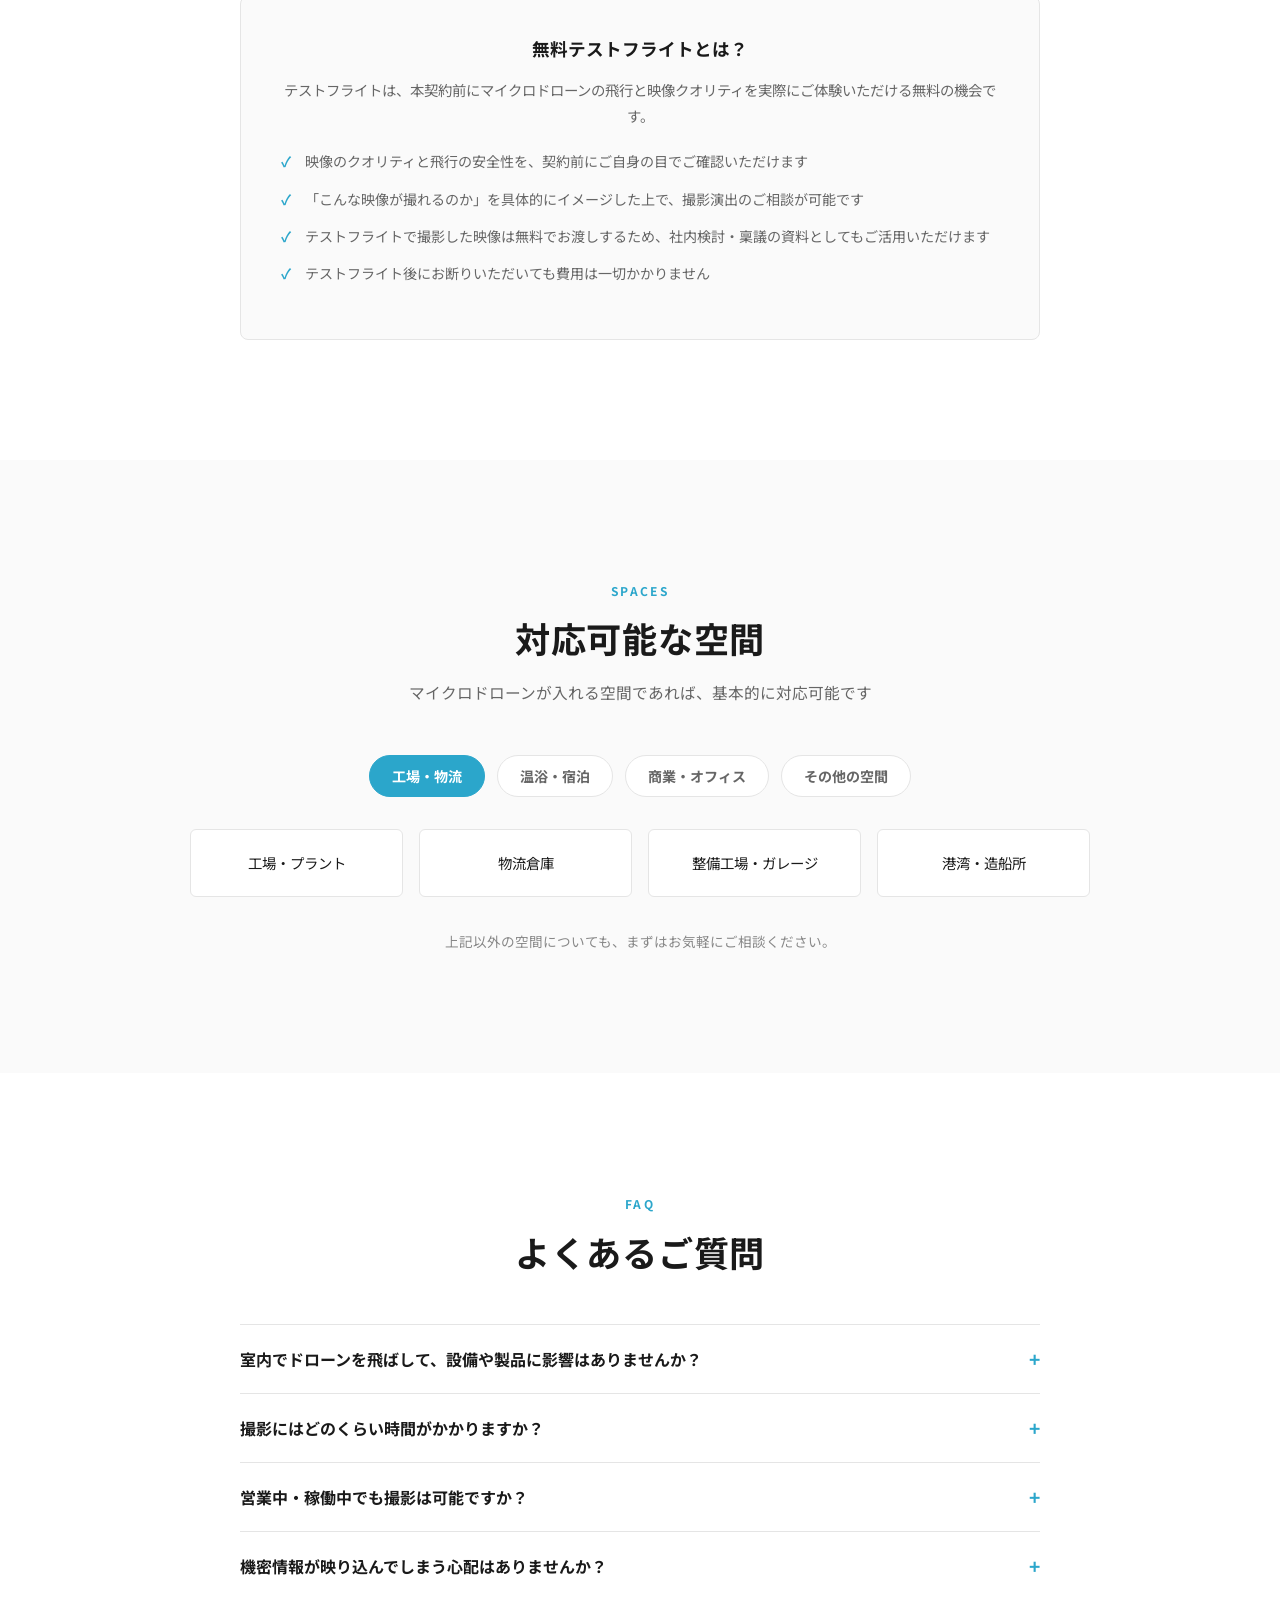
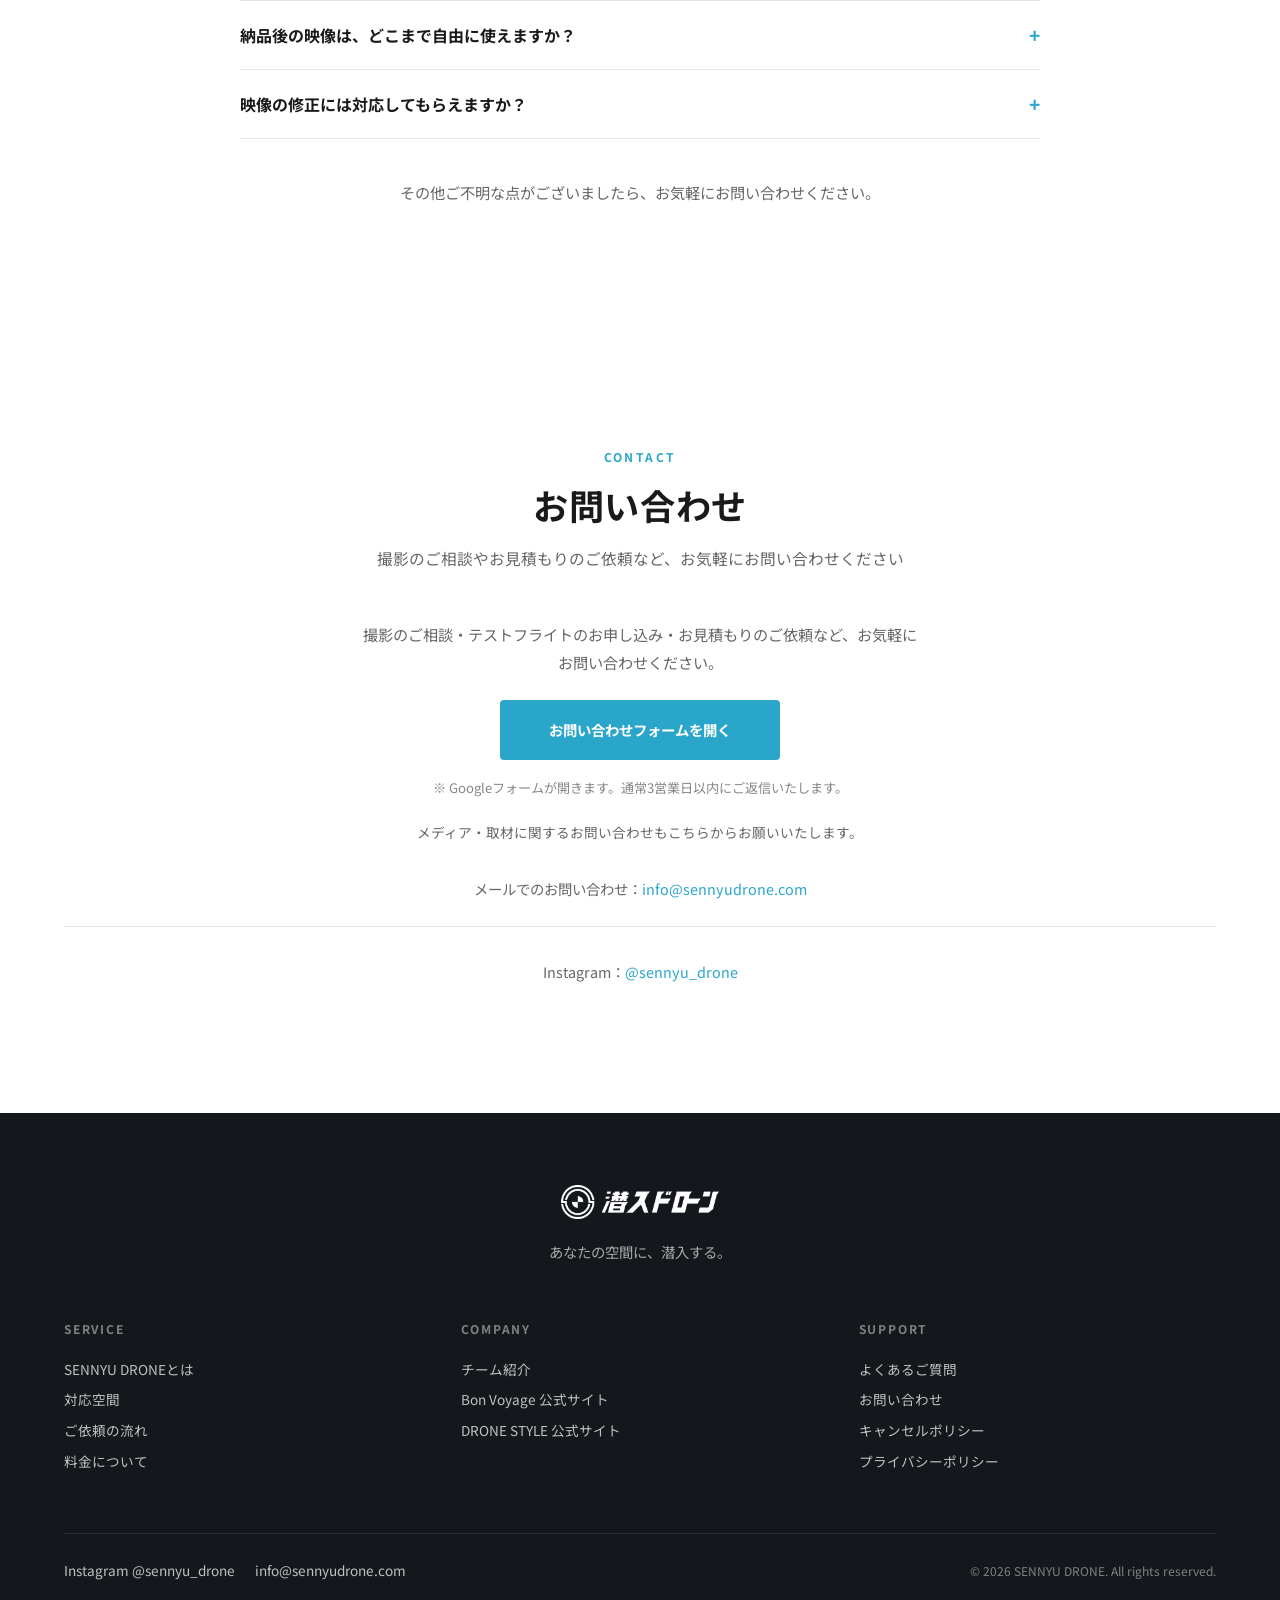
==== commit 692ce610: "Add files via upload" ====
--- a/index.html
+++ b/index.html
@@ -65,7 +65,7 @@
 <section id="hero" class="hero-section">
   <div class="hero-inner">
 
-    <img src="images/logo-mark.png" alt="SENNYU DRONE ロゴマーク" width="88" height="88" class="hero-logo-img">
+    <img src="images/logo-mark-white.png" alt="SENNYU DRONE ロゴマーク" width="88" height="88" class="hero-logo-img">
     <p class="hero-eyebrow">SENNYU DRONE（潜入ドローン）</p>
     <h1 class="hero-title">あなたの空間に、潜入する。</h1>
     <p class="hero-subcopy">いちばん近くにいた人が、いちばん驚く映像を。</p>
@@ -95,7 +95,7 @@
     </div>
 
     <div class="video-embed-wrap">
-      <iframe class="video-embed" src="https://www.youtube.com/embed/A0b587fVQbg" title="SENNYU DRONE 映像作品"
+      <iframe class="video-embed" src="https://www.youtube.com/embed/p5EAjGkWjbA" title="SENNYU DRONE 映像作品"
         frameborder="0" allow="accelerometer; autoplay; clipboard-write; encrypted-media; gyroscope; picture-in-picture" allowfullscreen loading="lazy"></iframe>
     </div>
   </div>
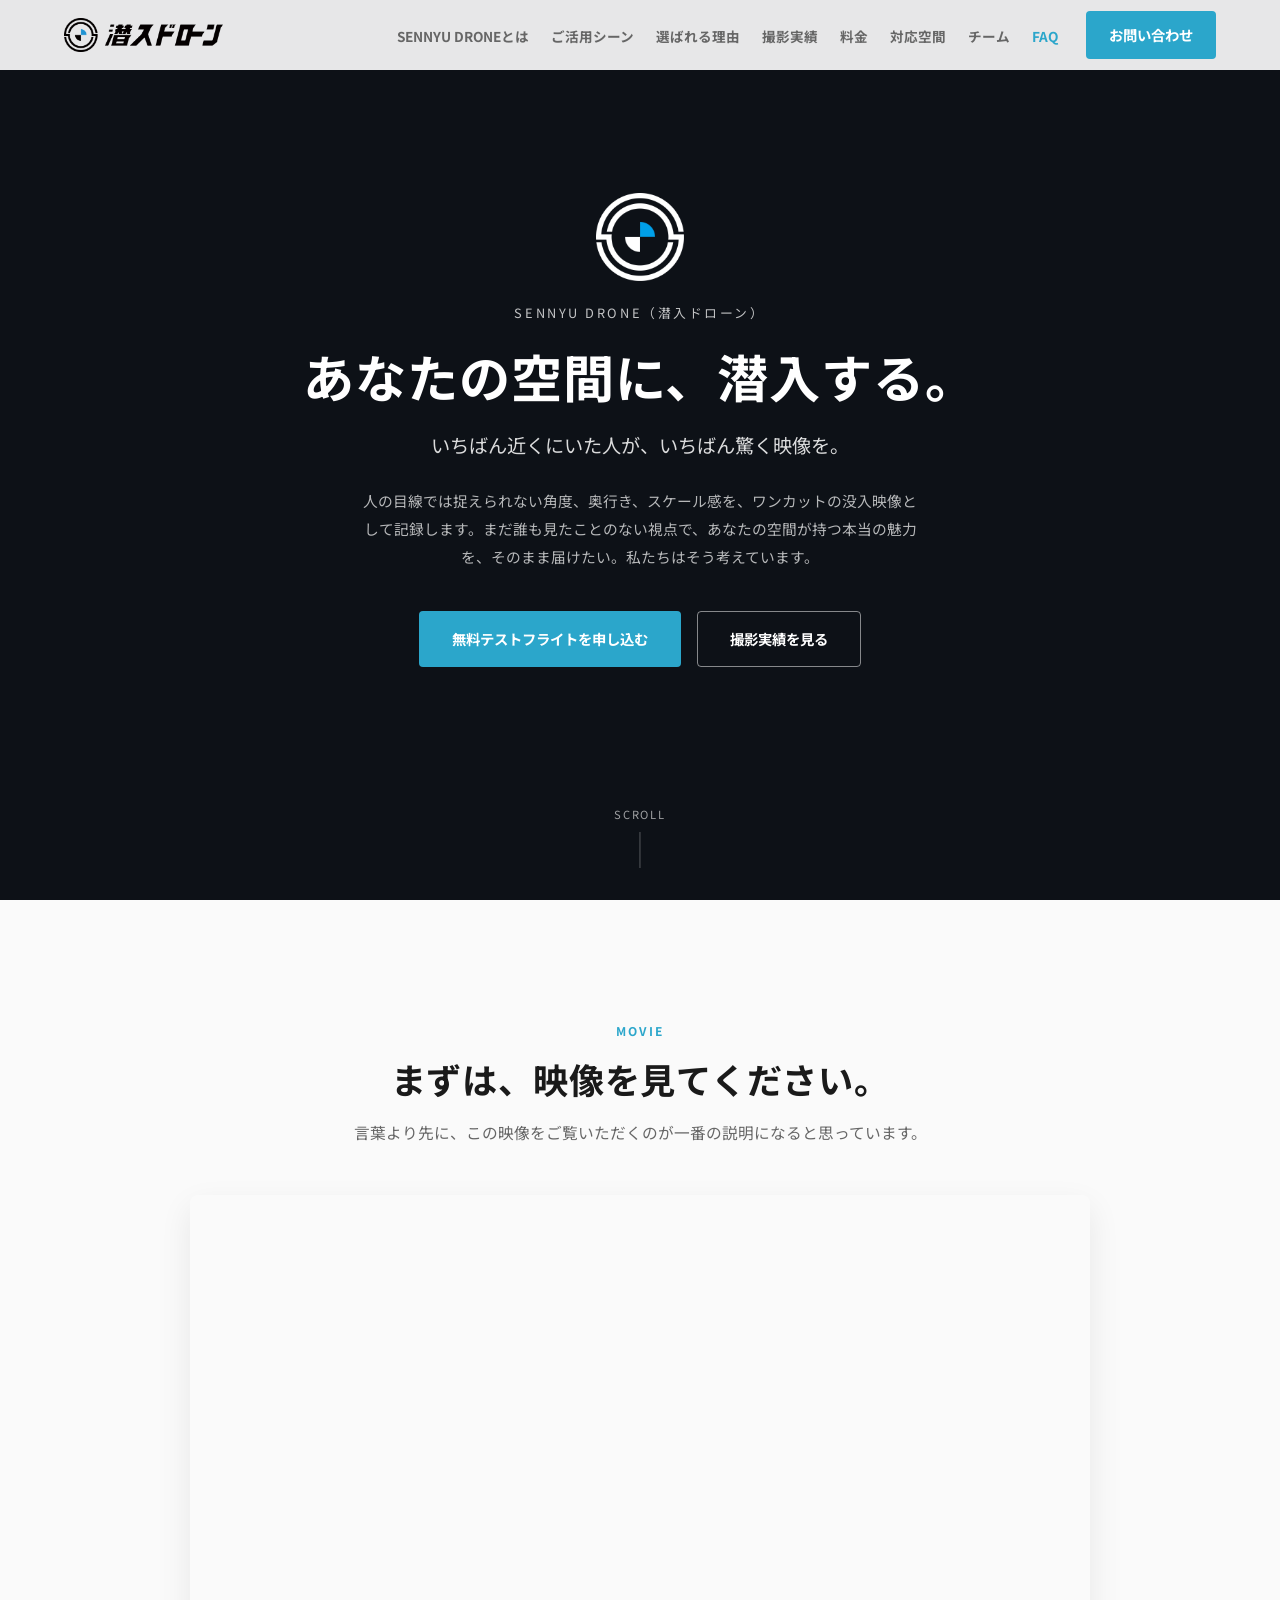
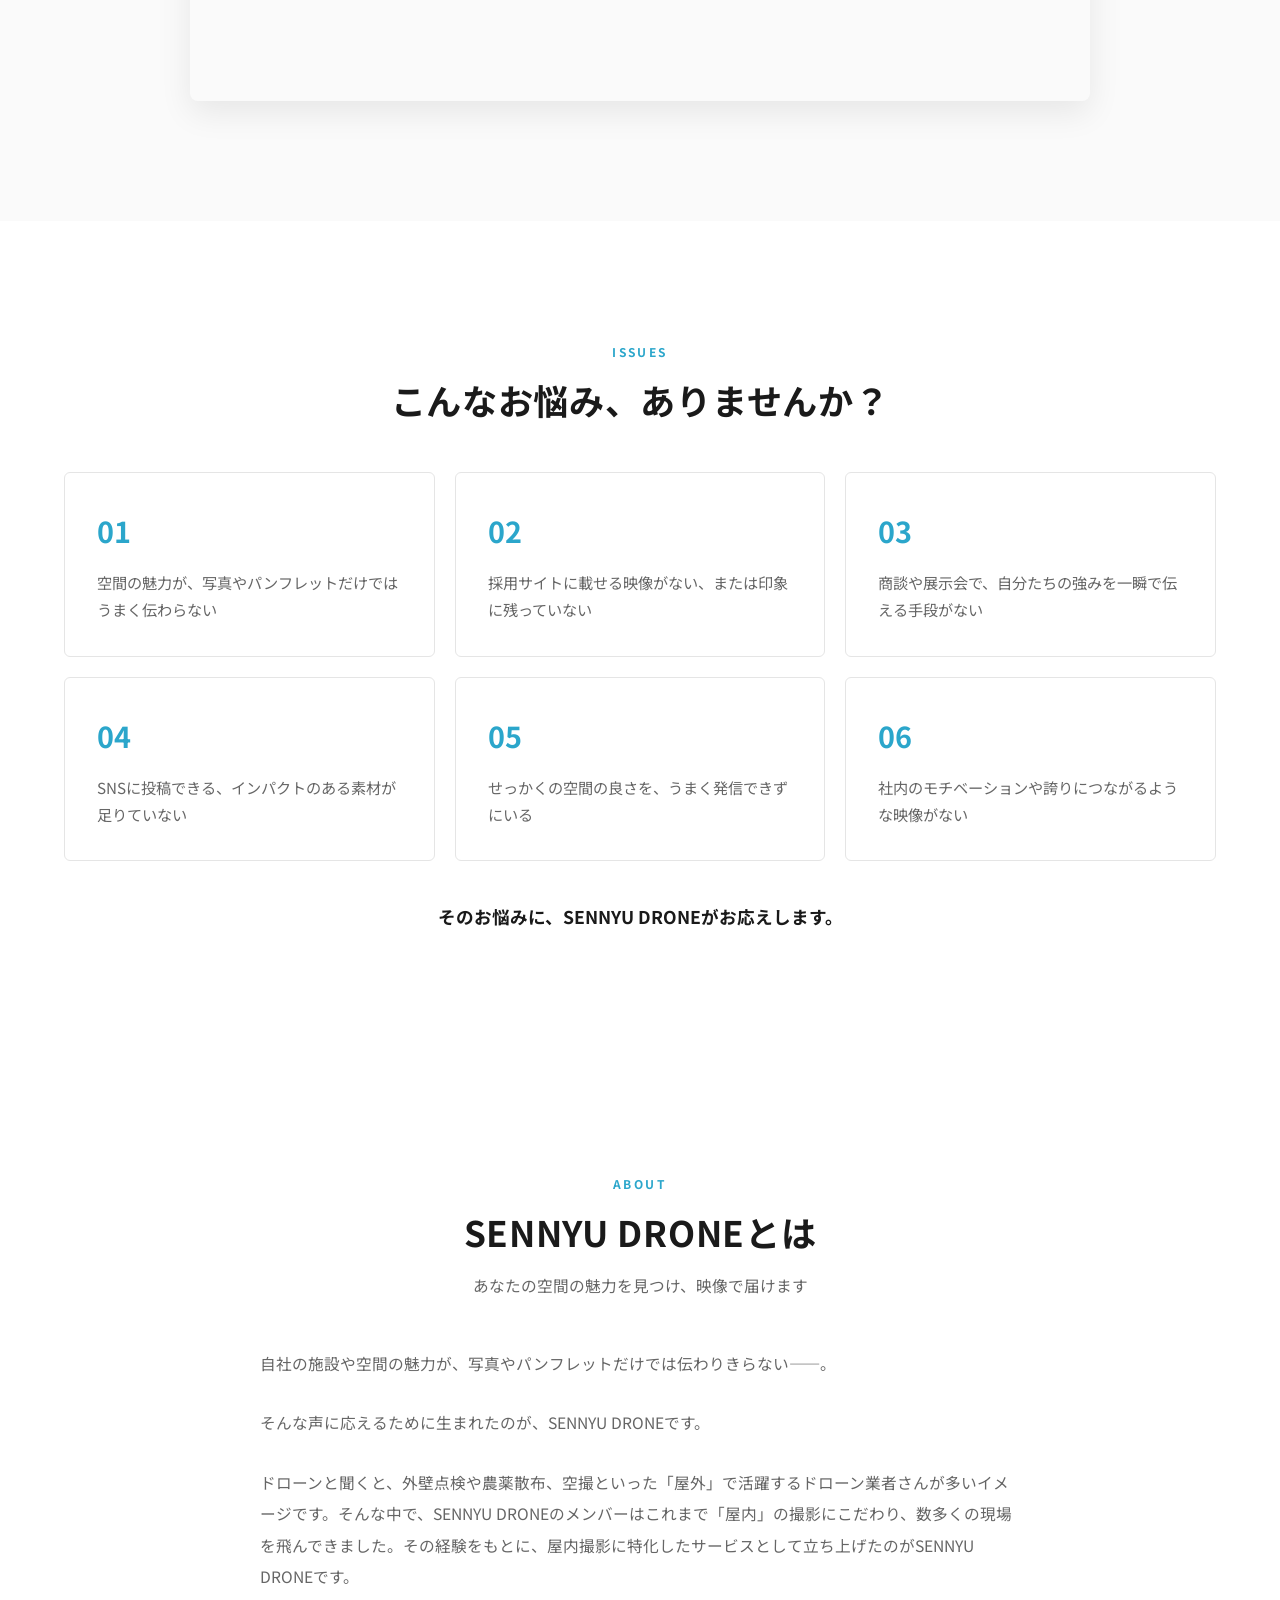
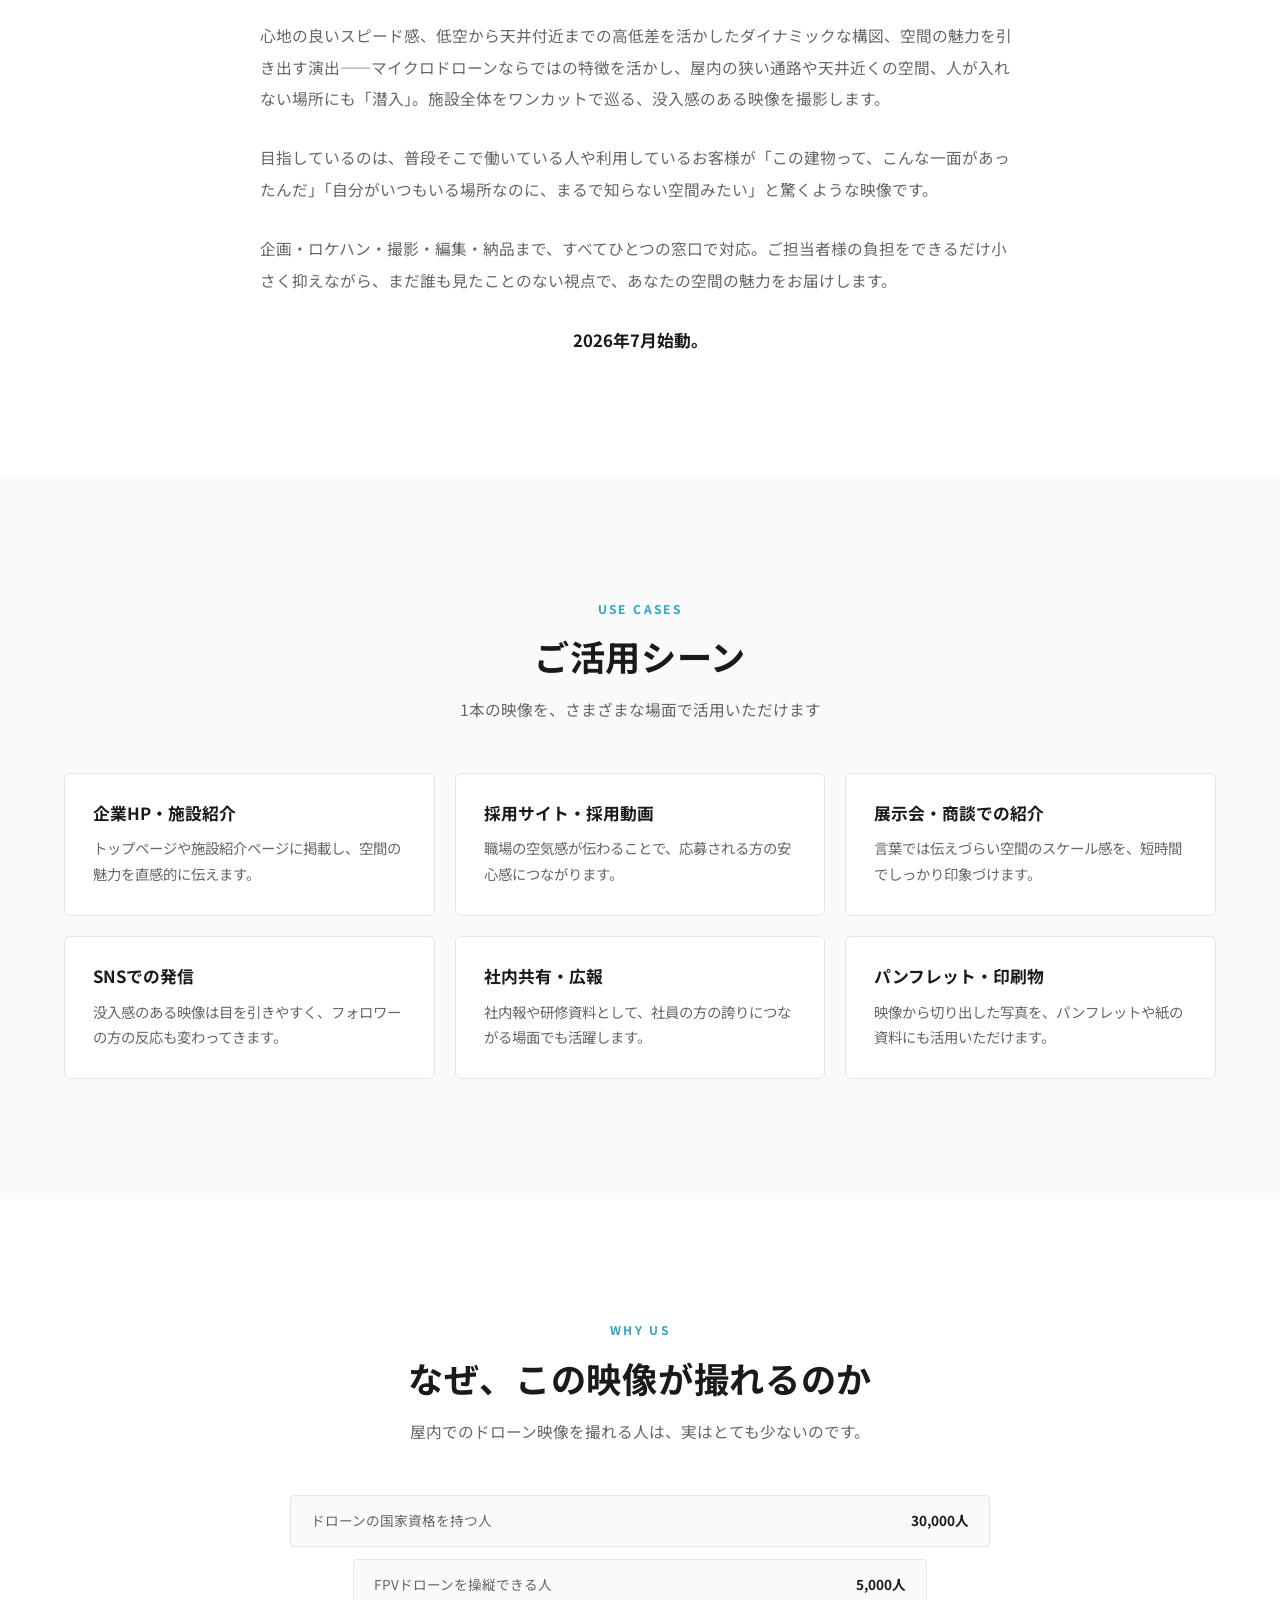
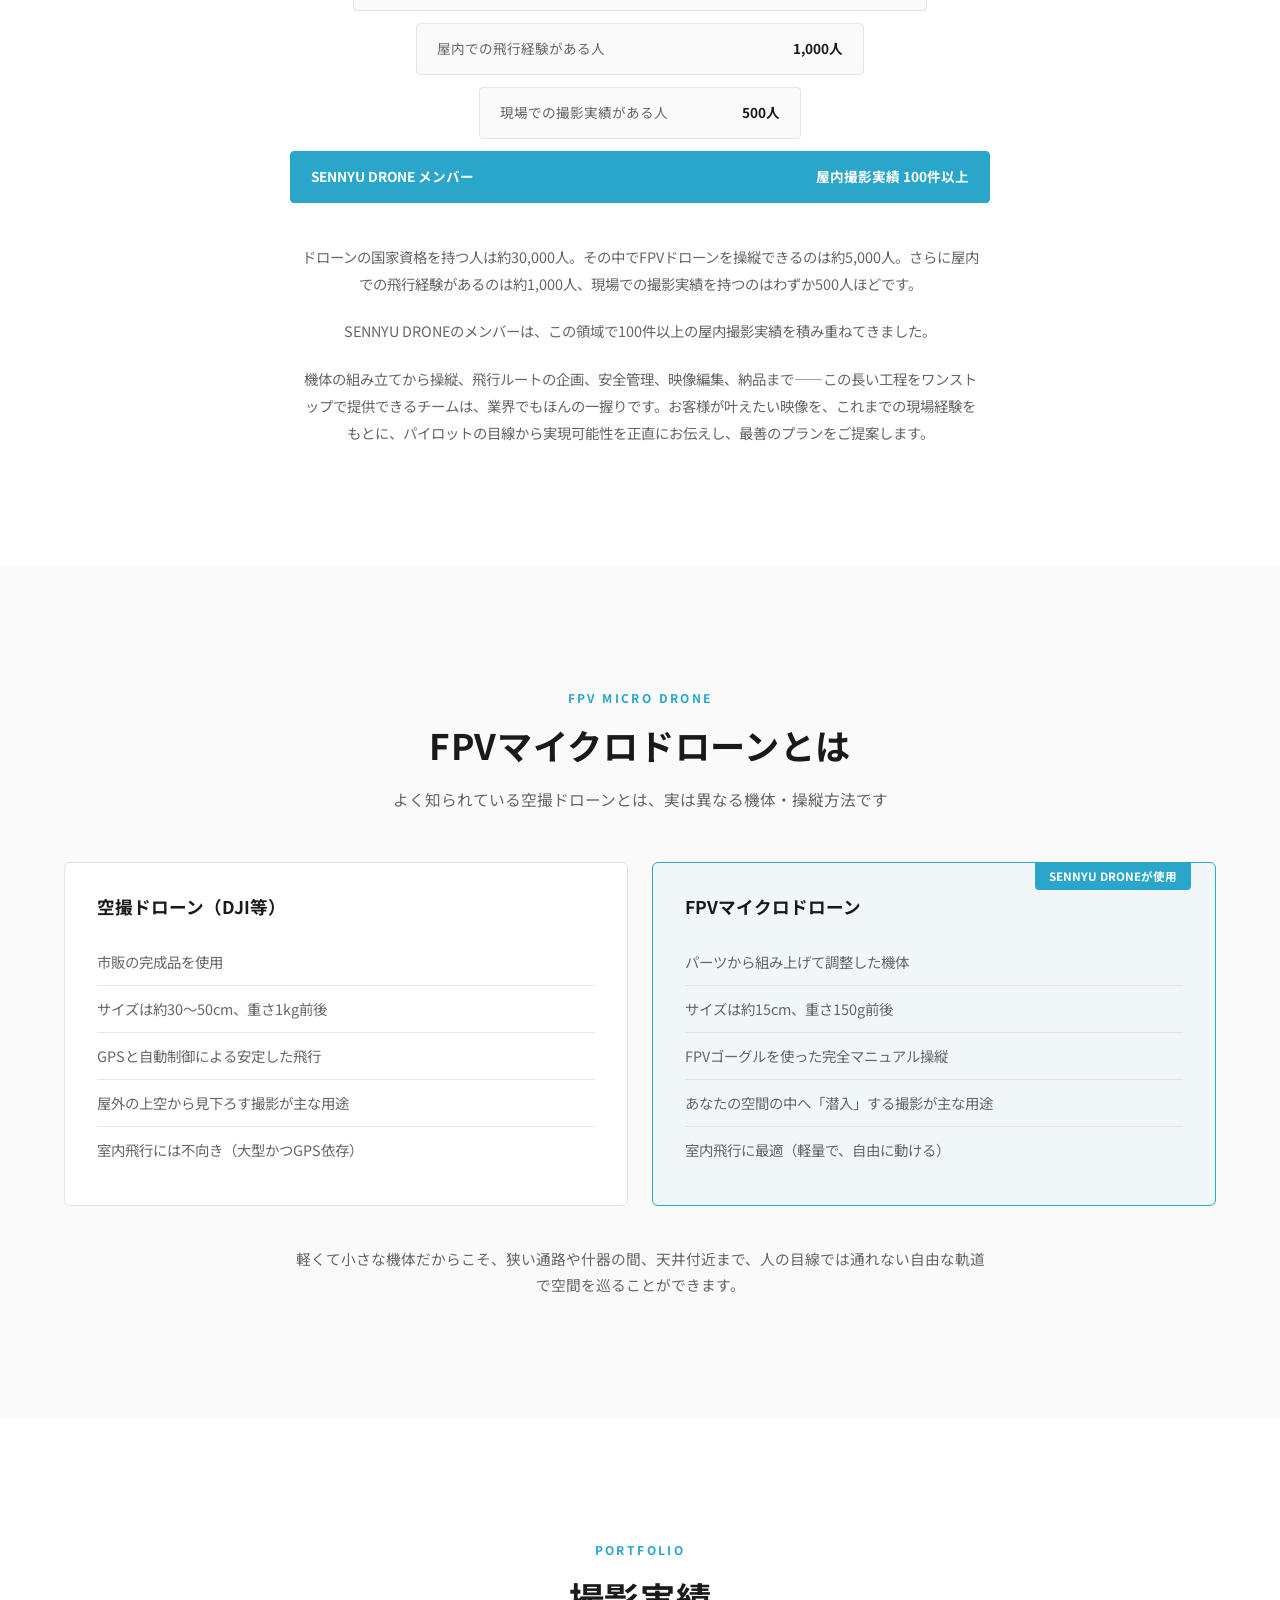
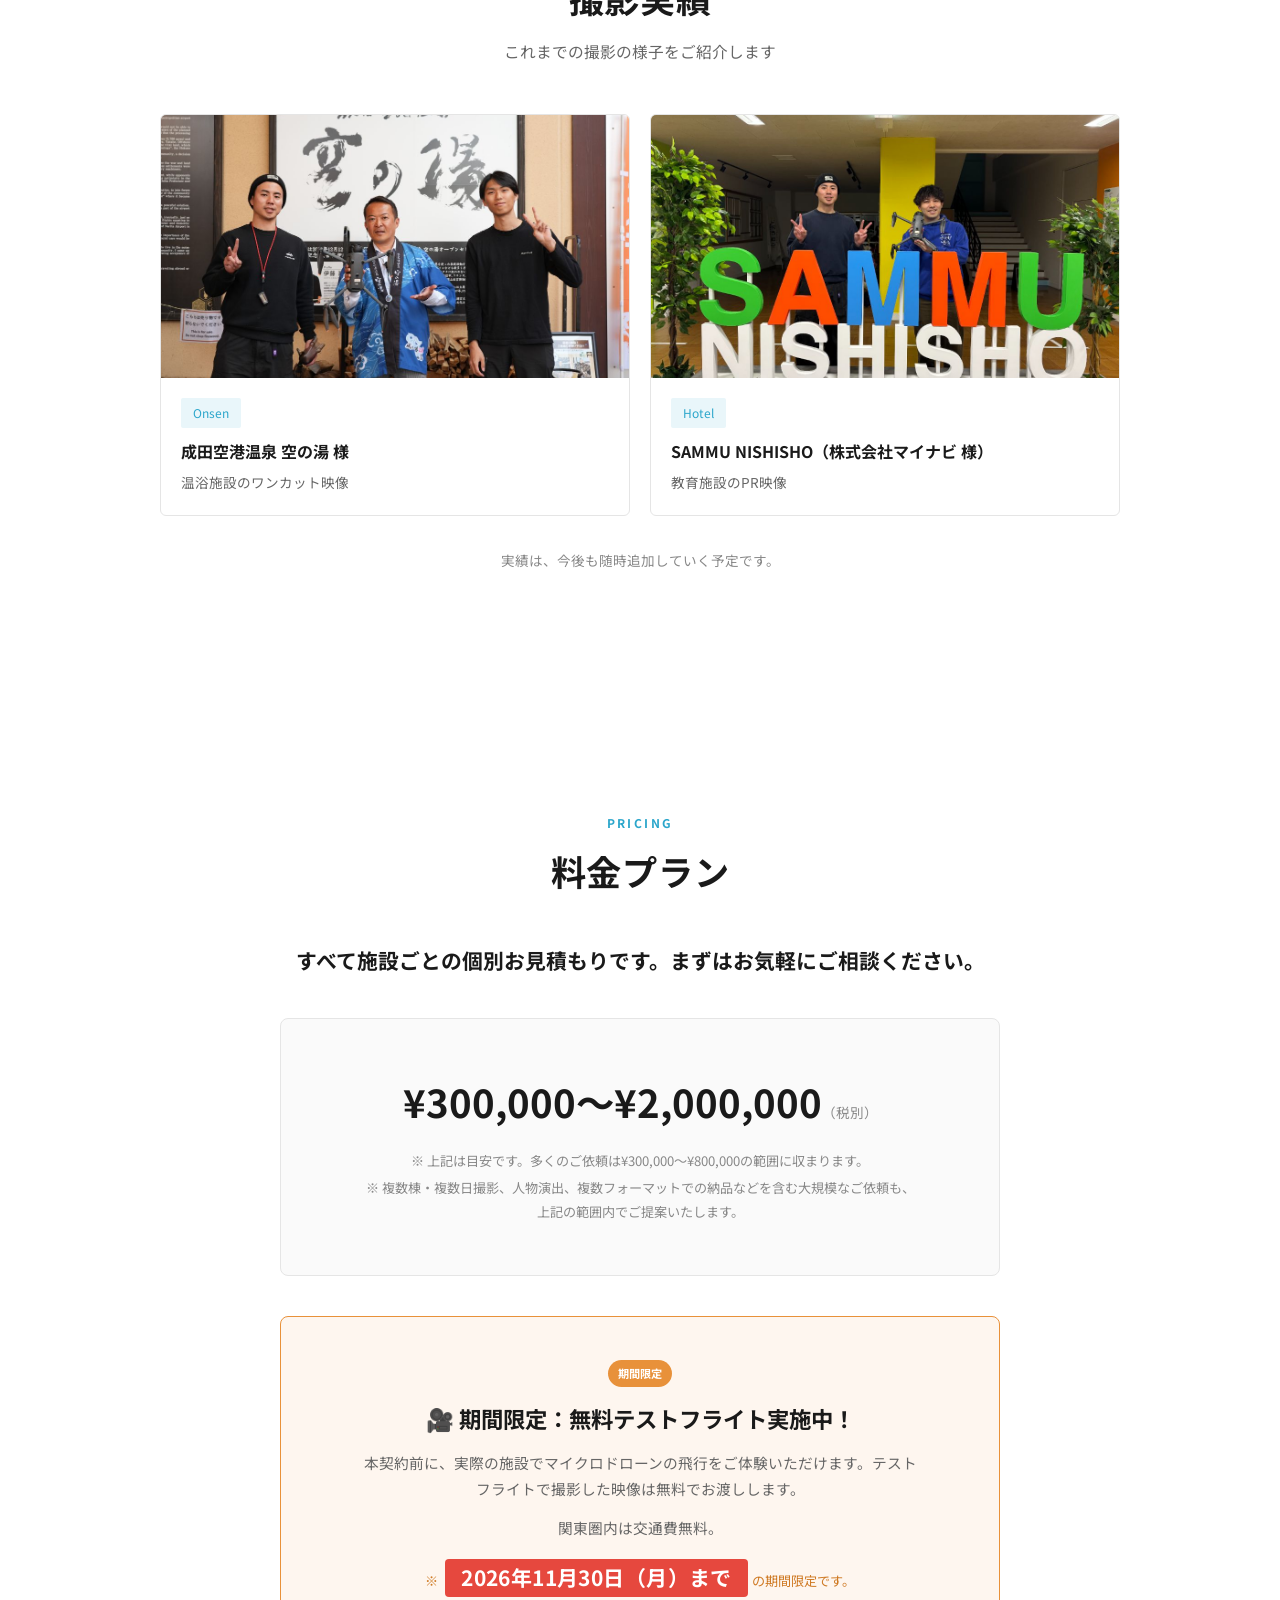
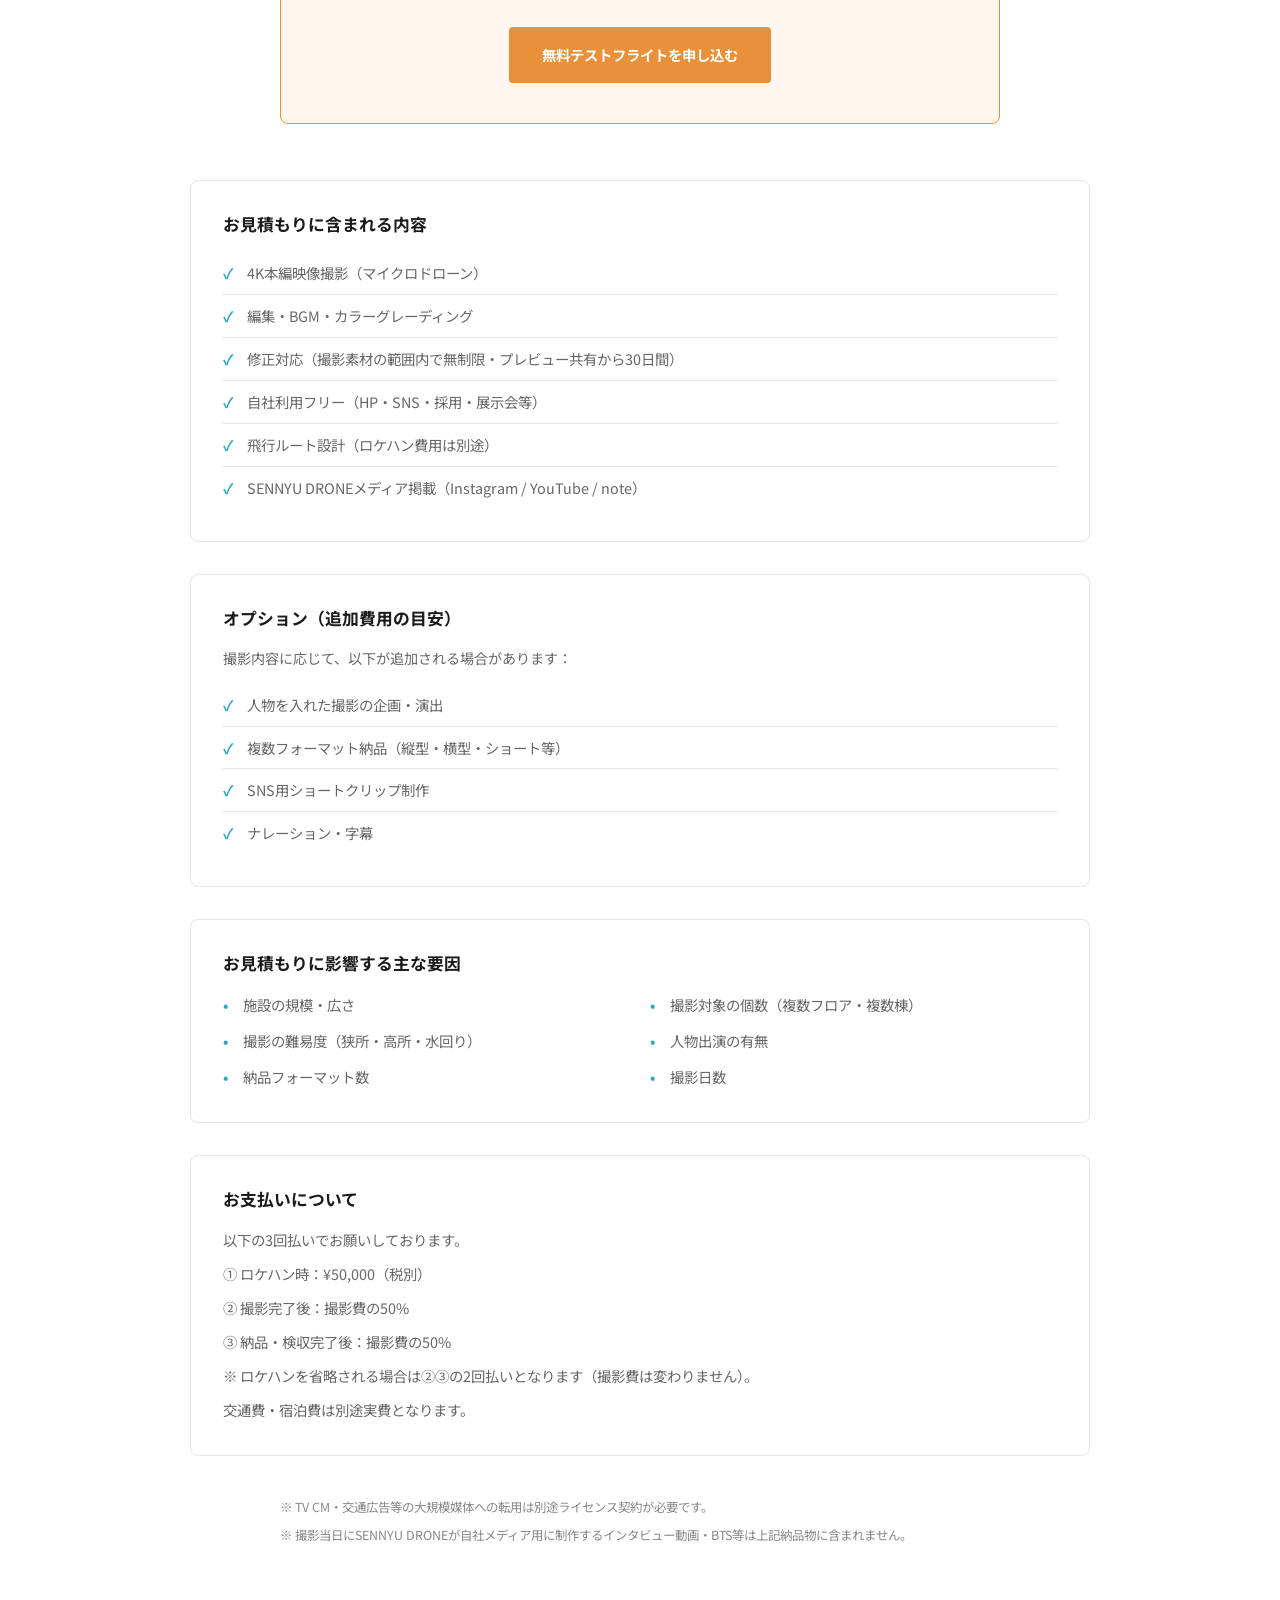
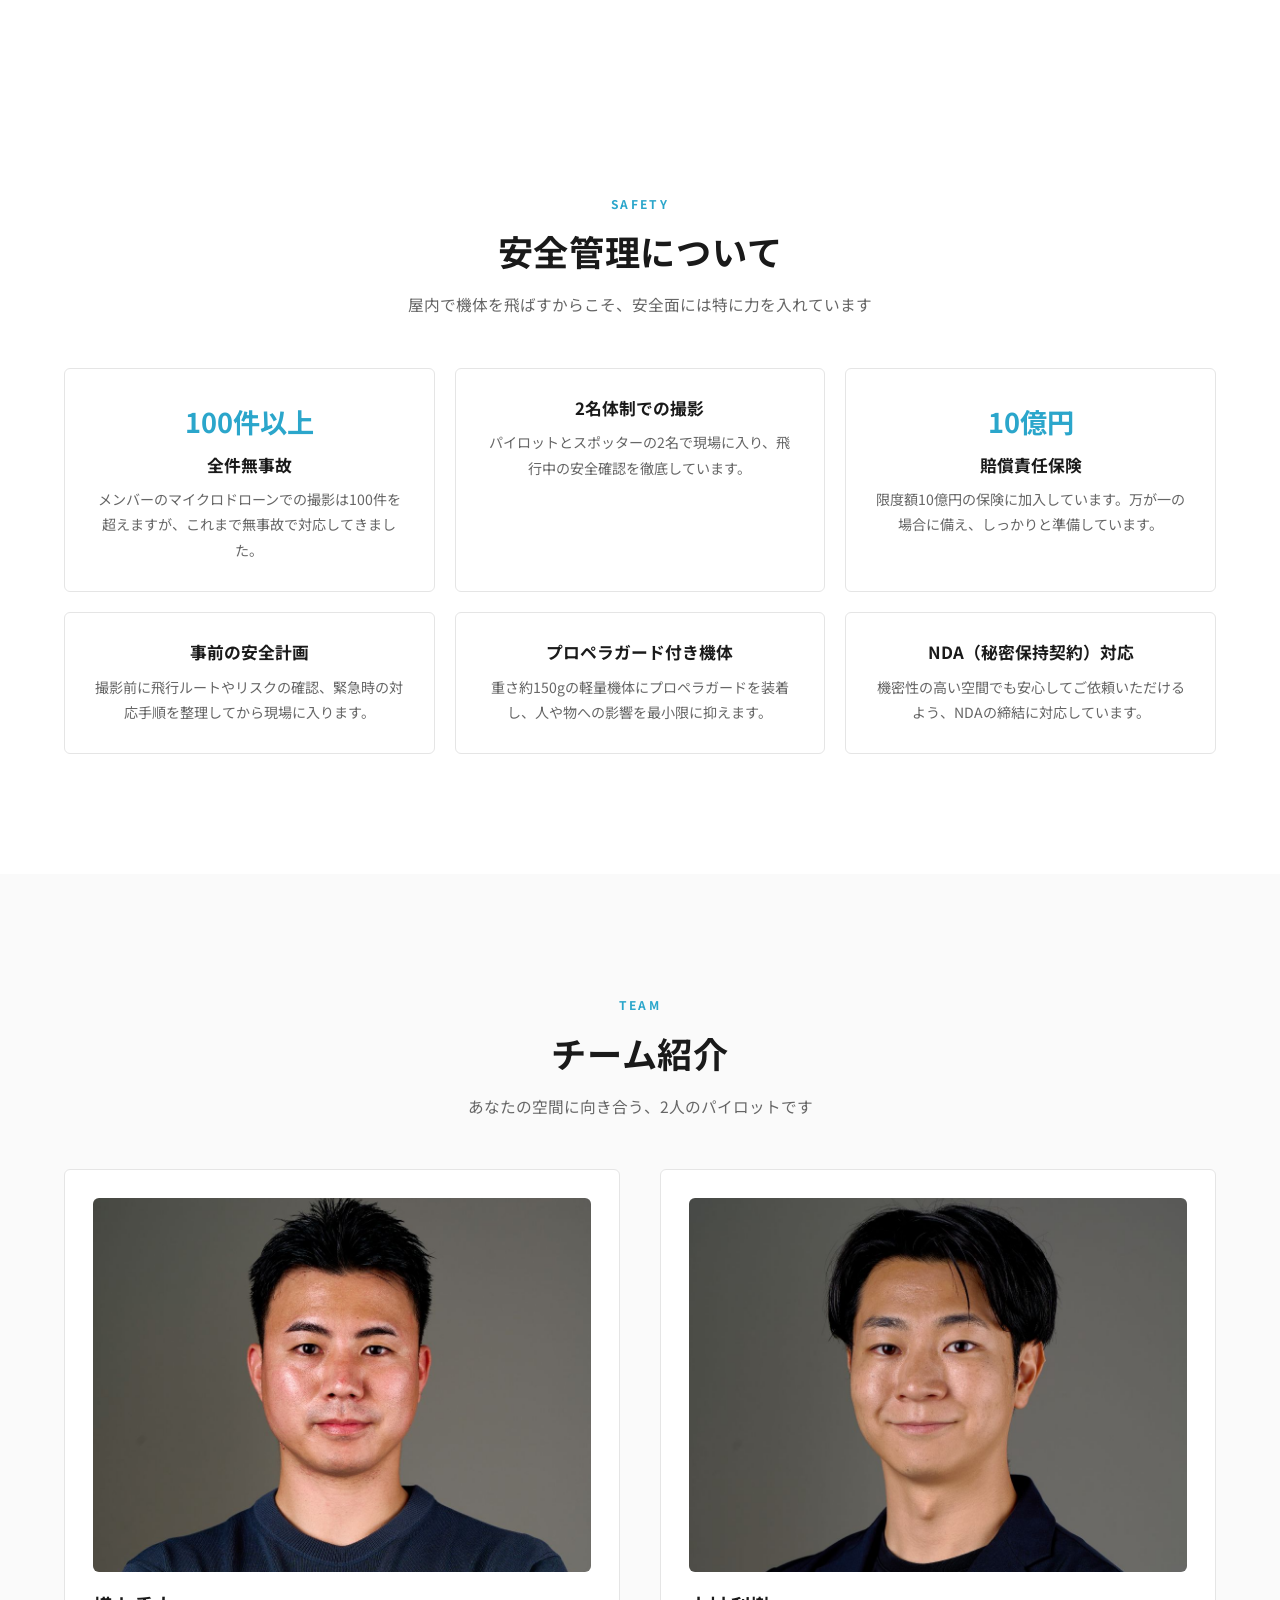
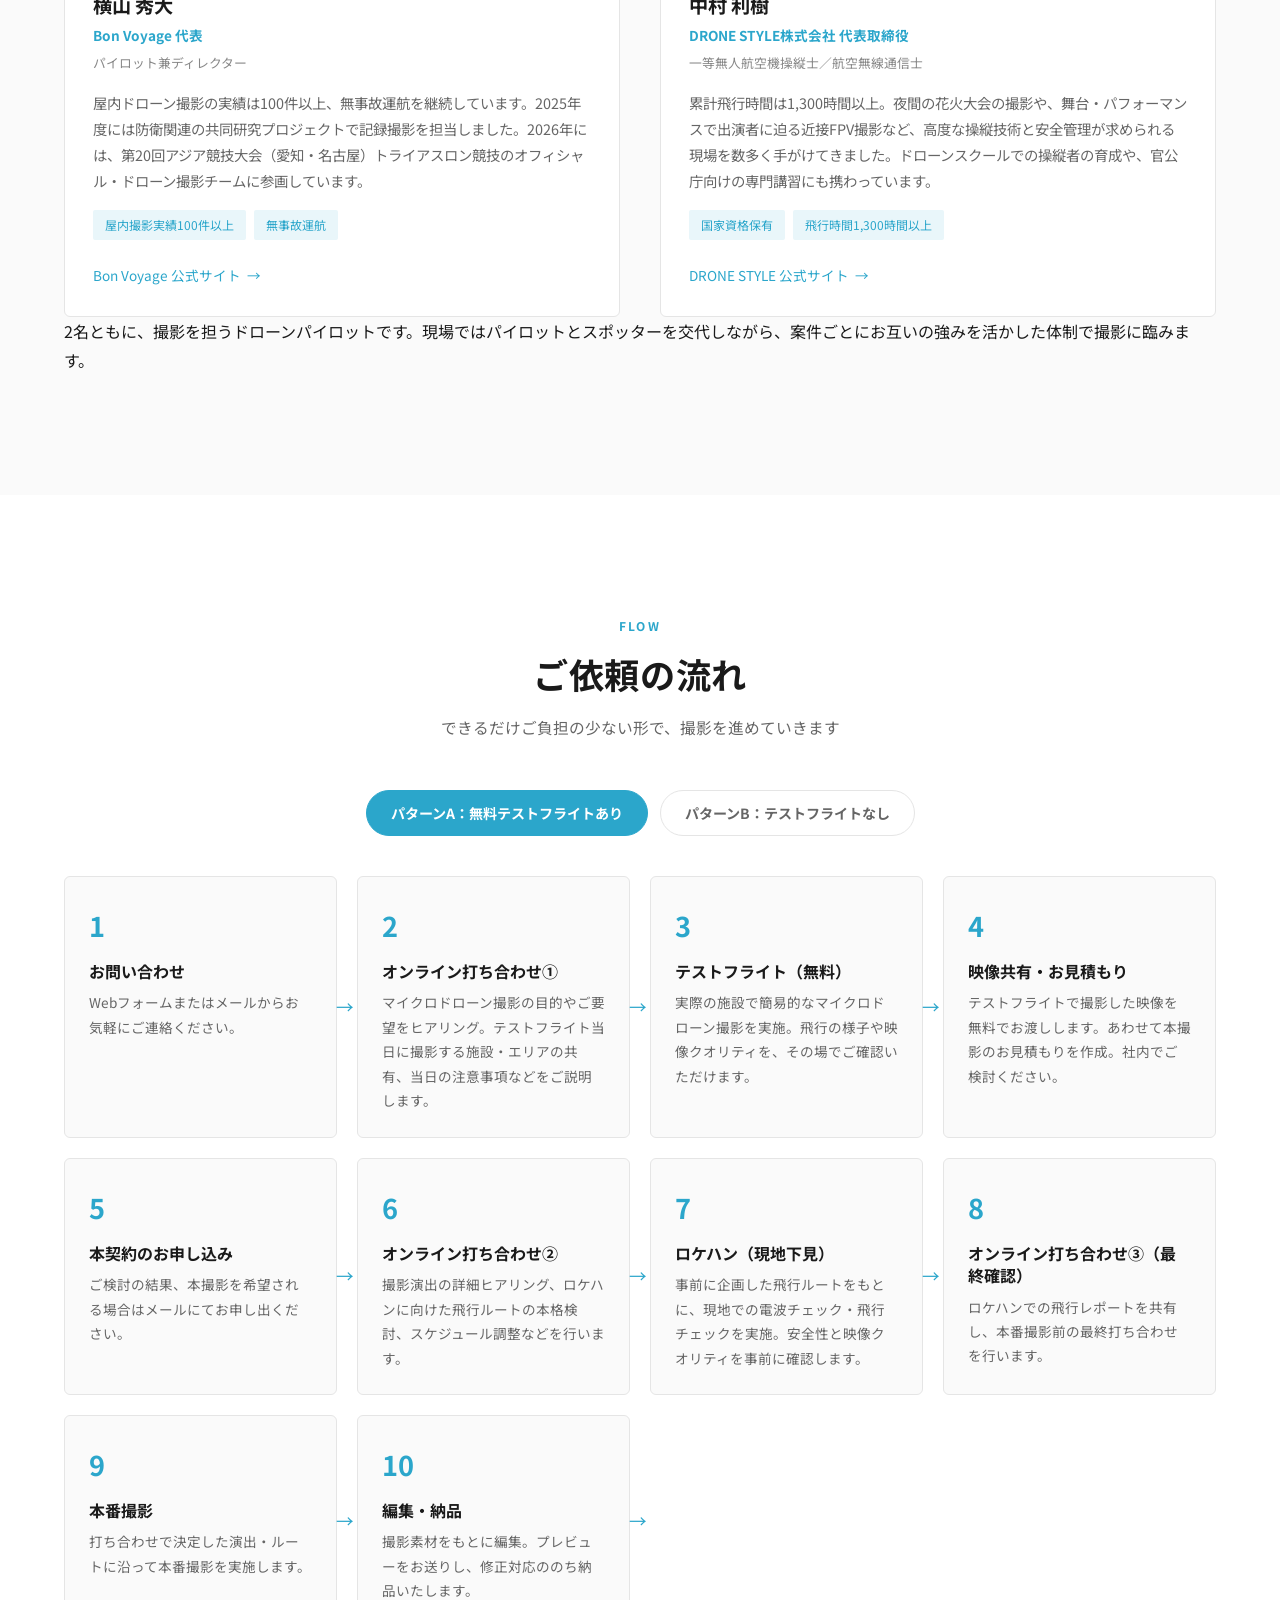
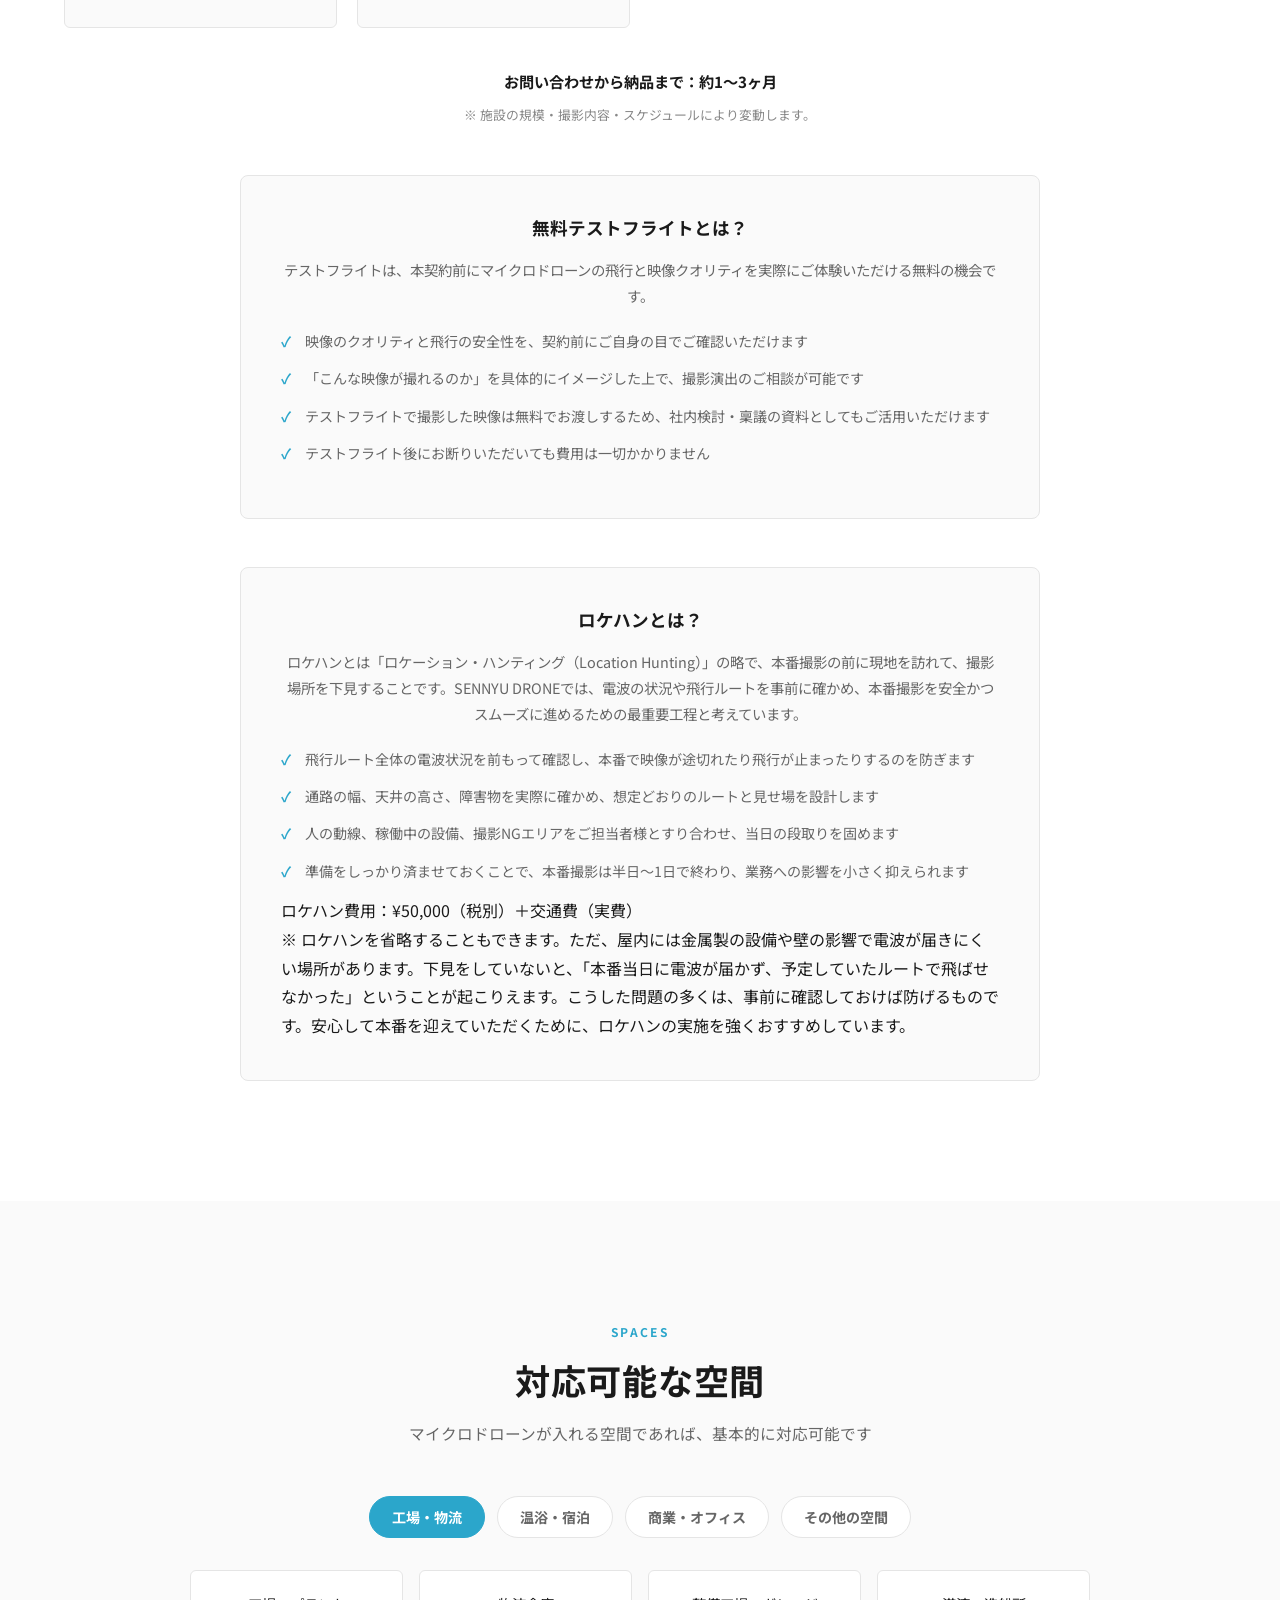
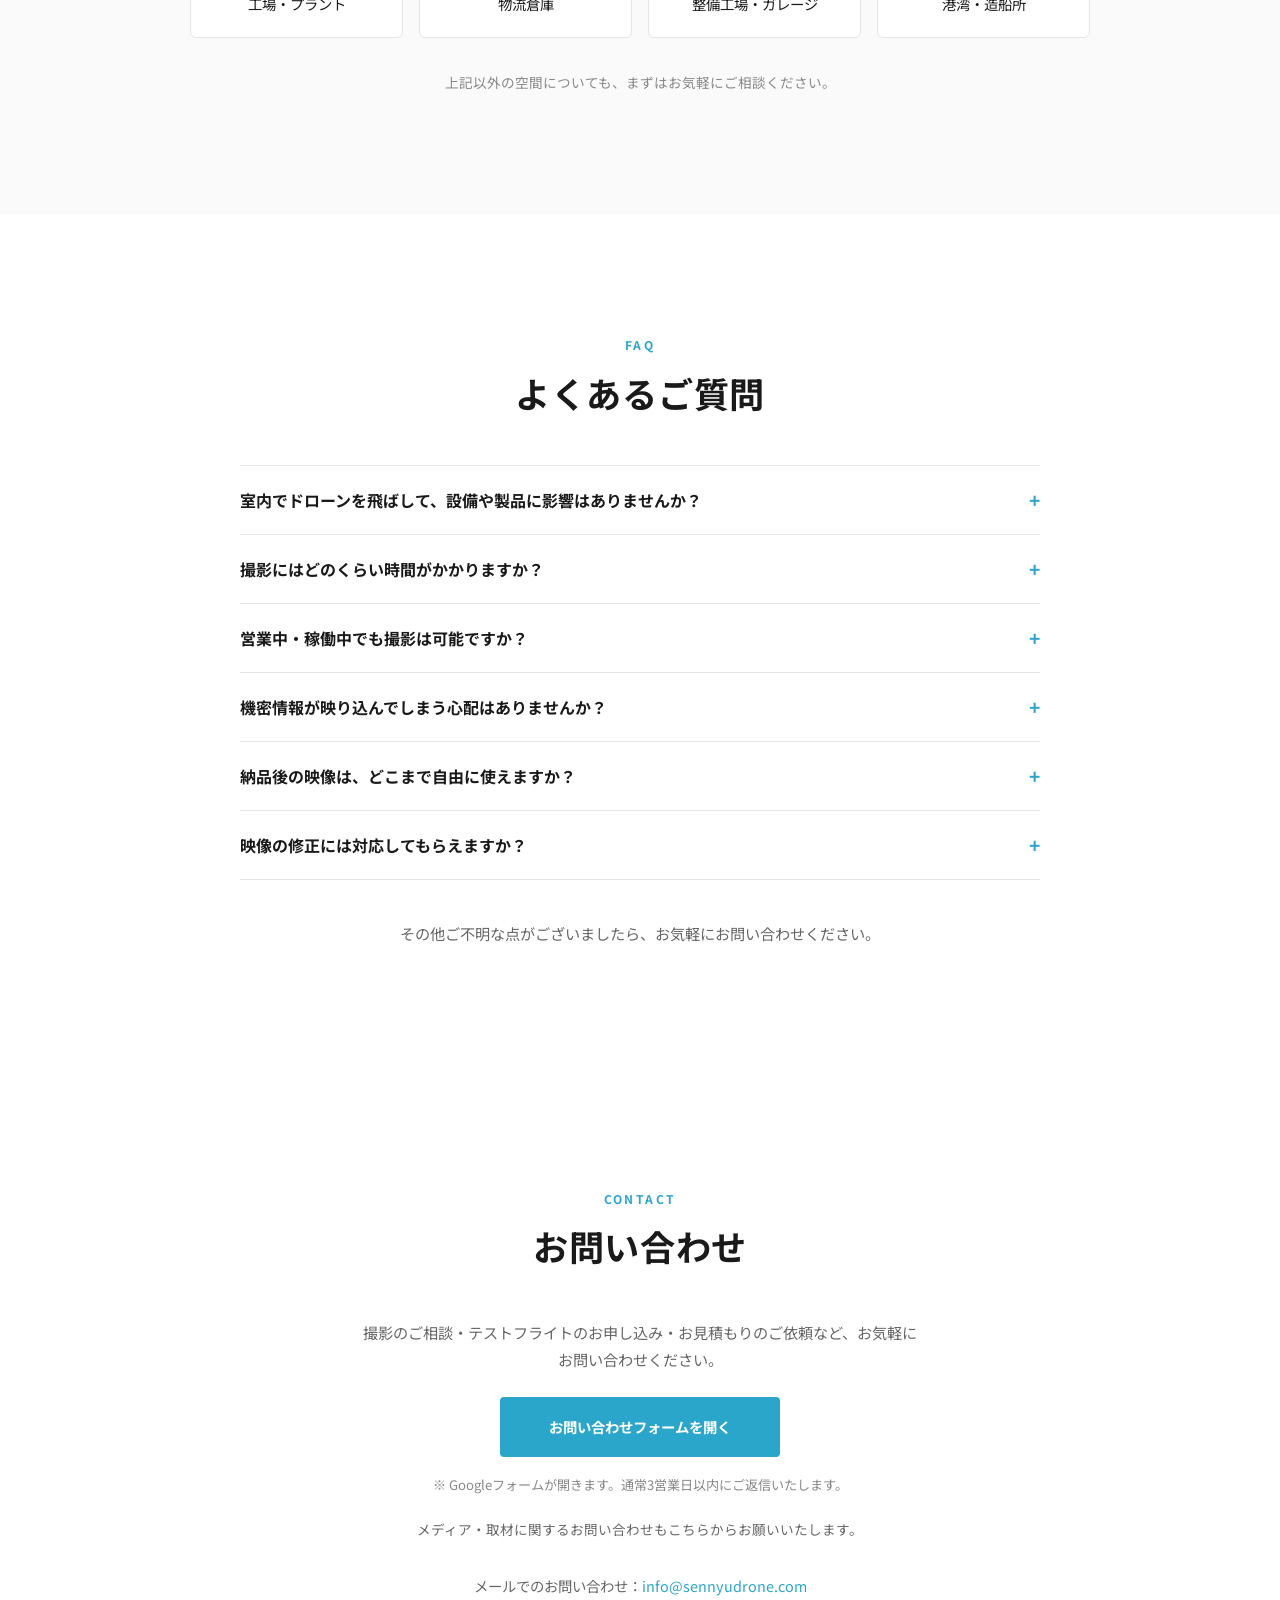
==== commit 0a4a9dee: "Update OGP metadata and content in index.html OGPのURL修正 ABOUTの一文 WHY USと安全管理の「メンバーの実績」表記 料金レンジを¥3" ====
--- a/index.html
+++ b/index.html
@@ -10,8 +10,8 @@
 <meta property="og:title" content="潜入ドローン SENNYU DRONE｜屋内空間映像の専門チーム">
 <meta property="og:description" content="FPVマイクロドローンで御社の空間に潜入。人の目線では捉えられない角度・奥行き・スケール感を、ワンカットの没入映像として記録します。">
 <meta property="og:type" content="website">
-<meta property="og:url" content="https://sennyudrone.com">
-<meta property="og:image" content="images/logo-stacked.png">
+<meta property="og:url" content="https://sennyu-drone.com/">
+<meta property="og:image" content="https://sennyu-drone.com/images/logo-stacked.png">
 
 <!-- Google Fonts（Noto Sans JPのみ） -->
 <link rel="preconnect" href="https://fonts.googleapis.com">
@@ -156,7 +156,7 @@
     <div class="about-text-single">
       <p>自社の施設や空間の魅力が、写真やパンフレットだけでは伝わりきらない——。</p>
       <p>そんな声に応えるために生まれたのが、SENNYU DRONEです。</p>
-      <p>ドローンと聞くと、外壁点検や農薬散布、空撮といった「屋外」で活躍するドローン業者さんが多いイメージです。そんな中で、私たちは「屋内」を撮影することにこだわりを持ち、撮影し続けてきました。</p>
+      <p>ドローンと聞くと、外壁点検や農薬散布、空撮といった「屋外」で活躍するドローン業者さんが多いイメージです。そんな中で、SENNYU DRONEのメンバーはこれまで「屋内」の撮影にこだわり、数多くの現場を飛んできました。その経験をもとに、屋内撮影に特化したサービスとして立ち上げたのがSENNYU DRONEです。</p>
       <p>心地の良いスピード感、低空から天井付近までの高低差を活かしたダイナミックな構図、空間の魅力を引き出す演出——マイクロドローンならではの特徴を活かし、屋内の狭い通路や天井近くの空間、人が入れない場所にも「潜入」。施設全体をワンカットで巡る、没入感のある映像を撮影します。</p>
       <p>目指しているのは、普段そこで働いている人や利用しているお客様が「この建物って、こんな一面があったんだ」「自分がいつもいる場所なのに、まるで知らない空間みたい」と驚くような映像です。</p>
       <p>企画・ロケハン・撮影・編集・納品まで、すべてひとつの窓口で対応。ご担当者様の負担をできるだけ小さく抑えながら、まだ誰も見たことのない視点で、あなたの空間の魅力をお届けします。</p>
@@ -234,13 +234,13 @@
         <span class="funnel-value">500人</span>
       </div>
       <div class="funnel-level funnel-level-5">
-        <span class="funnel-label">SENNYU DRONE</span>
-        <span class="funnel-value">100件以上の撮影実績</span>
+        <span class="funnel-label">SENNYU DRONE メンバー</span>
+        <span class="funnel-value">屋内撮影実績 100件以上</span>
       </div>
     </div>
 
     <p class="whyus-note">ドローンの国家資格を持つ人は約30,000人。その中でFPVドローンを操縦できるのは約5,000人。さらに屋内での飛行経験があるのは約1,000人、現場での撮影実績を持つのはわずか500人ほどです。</p>
-    <p class="whyus-note">SENNYU DRONEは、この領域で100件以上の撮影実績を積み重ねてきました。</p>
+    <p class="whyus-note">SENNYU DRONEのメンバーは、この領域で100件以上の屋内撮影実績を積み重ねてきました。</p>
     <p class="whyus-note">機体の組み立てから操縦、飛行ルートの企画、安全管理、映像編集、納品まで——この長い工程をワンストップで提供できるチームは、業界でもほんの一握りです。お客様が叶えたい映像を、これまでの現場経験をもとに、パイロットの目線から実現可能性を正直にお伝えし、最善のプランをご提案します。</p>
   </div>
 </section>
@@ -332,9 +332,9 @@
     <p class="pricing-lead">すべて施設ごとの個別お見積もりです。まずはお気軽にご相談ください。</p>
 
     <div class="pricing-range-box">
-      <p class="pricing-range">¥300,000〜¥800,000<span class="pricing-tax">（税別）</span></p>
-      <p class="pricing-range-note">※ 上記は目安です。施設の規模・撮影内容によって変動します。</p>
-      <p class="pricing-range-note">※ 大規模施設・複数棟・複数日撮影など、上記レンジを超える場合もございます。詳細はお見積もりにてご案内いたします。</p>
+      <p class="pricing-range">¥300,000〜¥2,000,000<span class="pricing-tax">（税別）</span></p>
+      <p class="pricing-range-note">※ 上記は目安です。多くのご依頼は¥300,000〜¥800,000の範囲に収まります。</p>
+      <p class="pricing-range-note">※ 複数棟・複数日撮影、人物演出、複数フォーマットでの納品などを含む大規模なご依頼も、上記の範囲内でご提案いたします。</p>
     </div>
 
     <!-- キャンペーン開始（2026年11月30日までの期間限定・終了後はこのブロックを削除） -->
@@ -356,9 +356,9 @@
         <ul class="pricing-list">
           <li>4K本編映像撮影（マイクロドローン）</li>
           <li>編集・BGM・カラーグレーディング</li>
-          <li>修正対応（撮影素材の範囲内で無制限）</li>
+          <li>修正対応（撮影素材の範囲内で無制限・プレビュー共有から30日間）</li>
           <li>自社利用フリー（HP・SNS・採用・展示会等）</li>
-          <li>事前ロケハン・飛行ルート設計</li>
+          <li>飛行ルート設計（ロケハン費用は別途）</li>
           <li>SENNYU DRONEメディア掲載（Instagram / YouTube / note）</li>
         </ul>
       </div>
@@ -390,8 +390,9 @@
         <h3 class="pricing-detail-title">お支払いについて</h3>
         <p class="pricing-detail-text">以下の3回払いでお願いしております。</p>
         <p class="pricing-detail-text">① ロケハン時：¥50,000（税別）</p>
-        <p class="pricing-detail-text">② 撮影完了後：残額の50%</p>
-        <p class="pricing-detail-text">③ 納品・検収完了後：残額の50%</p>
+        <p class="pricing-detail-text">② 撮影完了後：撮影費の50%</p>
+        <p class="pricing-detail-text">③ 納品・検収完了後：撮影費の50%</p>
+        <p class="pricing-detail-text">※ ロケハンを省略される場合は②③の2回払いとなります（撮影費は変わりません）。</p>
         <p class="pricing-detail-text">交通費・宿泊費は別途実費となります。</p>
       </div>
     </div>
@@ -418,7 +419,7 @@
       <article class="safety-card">
         <span class="safety-number">100件以上</span>
         <h3 class="safety-title">全件無事故</h3>
-        <p class="safety-text">マイクロドローンでの撮影は100件を超えますが、これまで無事故で対応してきました。</p>
+        <p class="safety-text">メンバーのマイクロドローンでの撮影は100件を超えますが、これまで無事故で対応してきました。</p>
       </article>
       <article class="safety-card">
         <h3 class="safety-title">2名体制での撮影</h3>
@@ -463,11 +464,11 @@
         </div>
         <h3 class="team-name">横山 秀大</h3>
         <p class="team-role">Bon Voyage 代表</p>
-        <p class="team-subrole">マイクロドローン映像制作 専門パイロット</p>
-        <p class="team-text">屋内でのマイクロドローン撮影を100件以上経験し、これまで無事故で対応してきました。企画から撮影、編集までを一貫して担当しています。官公庁が関わる調査プロジェクトに参加した経験もあり、丁寧な現場対応を心がけています。</p>
+        <p class="team-subrole">パイロット兼ディレクター</p>
+        <p class="team-text">屋内ドローン撮影の実績は100件以上、無事故運航を継続しています。2025年度には防衛関連の共同研究プロジェクトで記録撮影を担当しました。2026年には、第20回アジア競技大会（愛知・名古屋）トライアスロン競技のオフィシャル・ドローン撮影チームに参画しています。</p>
         <div class="team-tags">
-          <span class="tag">撮影実績100件以上</span>
-          <span class="tag">全件無事故</span>
+          <span class="tag">屋内撮影実績100件以上</span>
+          <span class="tag">無事故運航</span>
         </div>
         <a href="https://bonvoyage-drone.com" target="_blank" rel="noopener" class="link-arrow">Bon Voyage 公式サイト</a>
       </article>
@@ -477,16 +478,18 @@
           <img src="images/team-yokoyama.jpg" alt="中村 利樹" width="320" height="320">
         </div>
         <h3 class="team-name">中村 利樹</h3>
-        <p class="team-role">DRONE STYLE株式会社 代表</p>
-        <p class="team-subrole">一等無人航空機操縦士</p>
-        <p class="team-text">一等無人航空機操縦士・航空無線通信士の資格を持ち、空撮からFPV、点検・産業用ドローンまで幅広い実績があります。ドローンスクールの運営や、行政に関わる調査業務にも携わってきました。</p>
+        <p class="team-role">DRONE STYLE株式会社 代表取締役</p>
+        <p class="team-subrole">一等無人航空機操縦士／航空無線通信士</p>
+        <p class="team-text">累計飛行時間は1,300時間以上。夜間の花火大会の撮影や、舞台・パフォーマンスで出演者に迫る近接FPV撮影など、高度な操縦技術と安全管理が求められる現場を数多く手がけてきました。ドローンスクールでの操縦者の育成や、官公庁向けの専門講習にも携わっています。</p>
         <div class="team-tags">
           <span class="tag">国家資格保有</span>
-          <span class="tag">操縦時間500時間以上</span>
+          <span class="tag">飛行時間1,300時間以上</span>
         </div>
         <a href="https://dronestyle2020.jp" target="_blank" rel="noopener" class="link-arrow">DRONE STYLE 公式サイト</a>
       </article>
     </div>
+
+    <p class="team-note">2名ともに、撮影を担うドローンパイロットです。現場ではパイロットとスポッターを交代しながら、案件ごとにお互いの強みを活かした体制で撮影に臨みます。</p>
   </div>
 </section>
 
@@ -616,6 +619,20 @@
       </ul>
     </div>
 
+    <!-- ロケハンとは？（テストフライト枠と同じデザインを流用） -->
+    <div class="testflight-info lochan-info">
+      <h3 class="testflight-info-title">ロケハンとは？</h3>
+      <p class="testflight-info-lead">ロケハンとは「ロケーション・ハンティング（Location Hunting）」の略で、本番撮影の前に現地を訪れて、撮影場所を下見することです。SENNYU DRONEでは、電波の状況や飛行ルートを事前に確かめ、本番撮影を安全かつスムーズに進めるための最重要工程と考えています。</p>
+      <ul class="testflight-info-list">
+        <li>飛行ルート全体の電波状況を前もって確認し、本番で映像が途切れたり飛行が止まったりするのを防ぎます</li>
+        <li>通路の幅、天井の高さ、障害物を実際に確かめ、想定どおりのルートと見せ場を設計します</li>
+        <li>人の動線、稼働中の設備、撮影NGエリアをご担当者様とすり合わせ、当日の段取りを固めます</li>
+        <li>準備をしっかり済ませておくことで、本番撮影は半日〜1日で終わり、業務への影響を小さく抑えられます</li>
+      </ul>
+      <p class="lochan-price">ロケハン費用：¥50,000（税別）＋交通費（実費）</p>
+      <p class="lochan-caution">※ ロケハンを省略することもできます。ただ、屋内には金属製の設備や壁の影響で電波が届きにくい場所があります。下見をしていないと、「本番当日に電波が届かず、予定していたルートで飛ばせなかった」ということが起こりえます。こうした問題の多くは、事前に確認しておけば防げるものです。安心して本番を迎えていただくために、ロケハンの実施を強くおすすめしています。</p>
+    </div>
+
     <!-- ▼▼▼ テストフライト体験者の声（コメントが集まり次第公開） ▼▼▼ -->
     <!--
     <div class="testimonials">
@@ -771,7 +788,6 @@
     <div class="section-heading">
       <p class="eyebrow">CONTACT</p>
       <h2 class="section-title">お問い合わせ</h2>
-      <p class="section-lead">撮影のご相談やお見積もりのご依頼など、お気軽にお問い合わせください</p>
     </div>
 
     <div class="contact-cta">
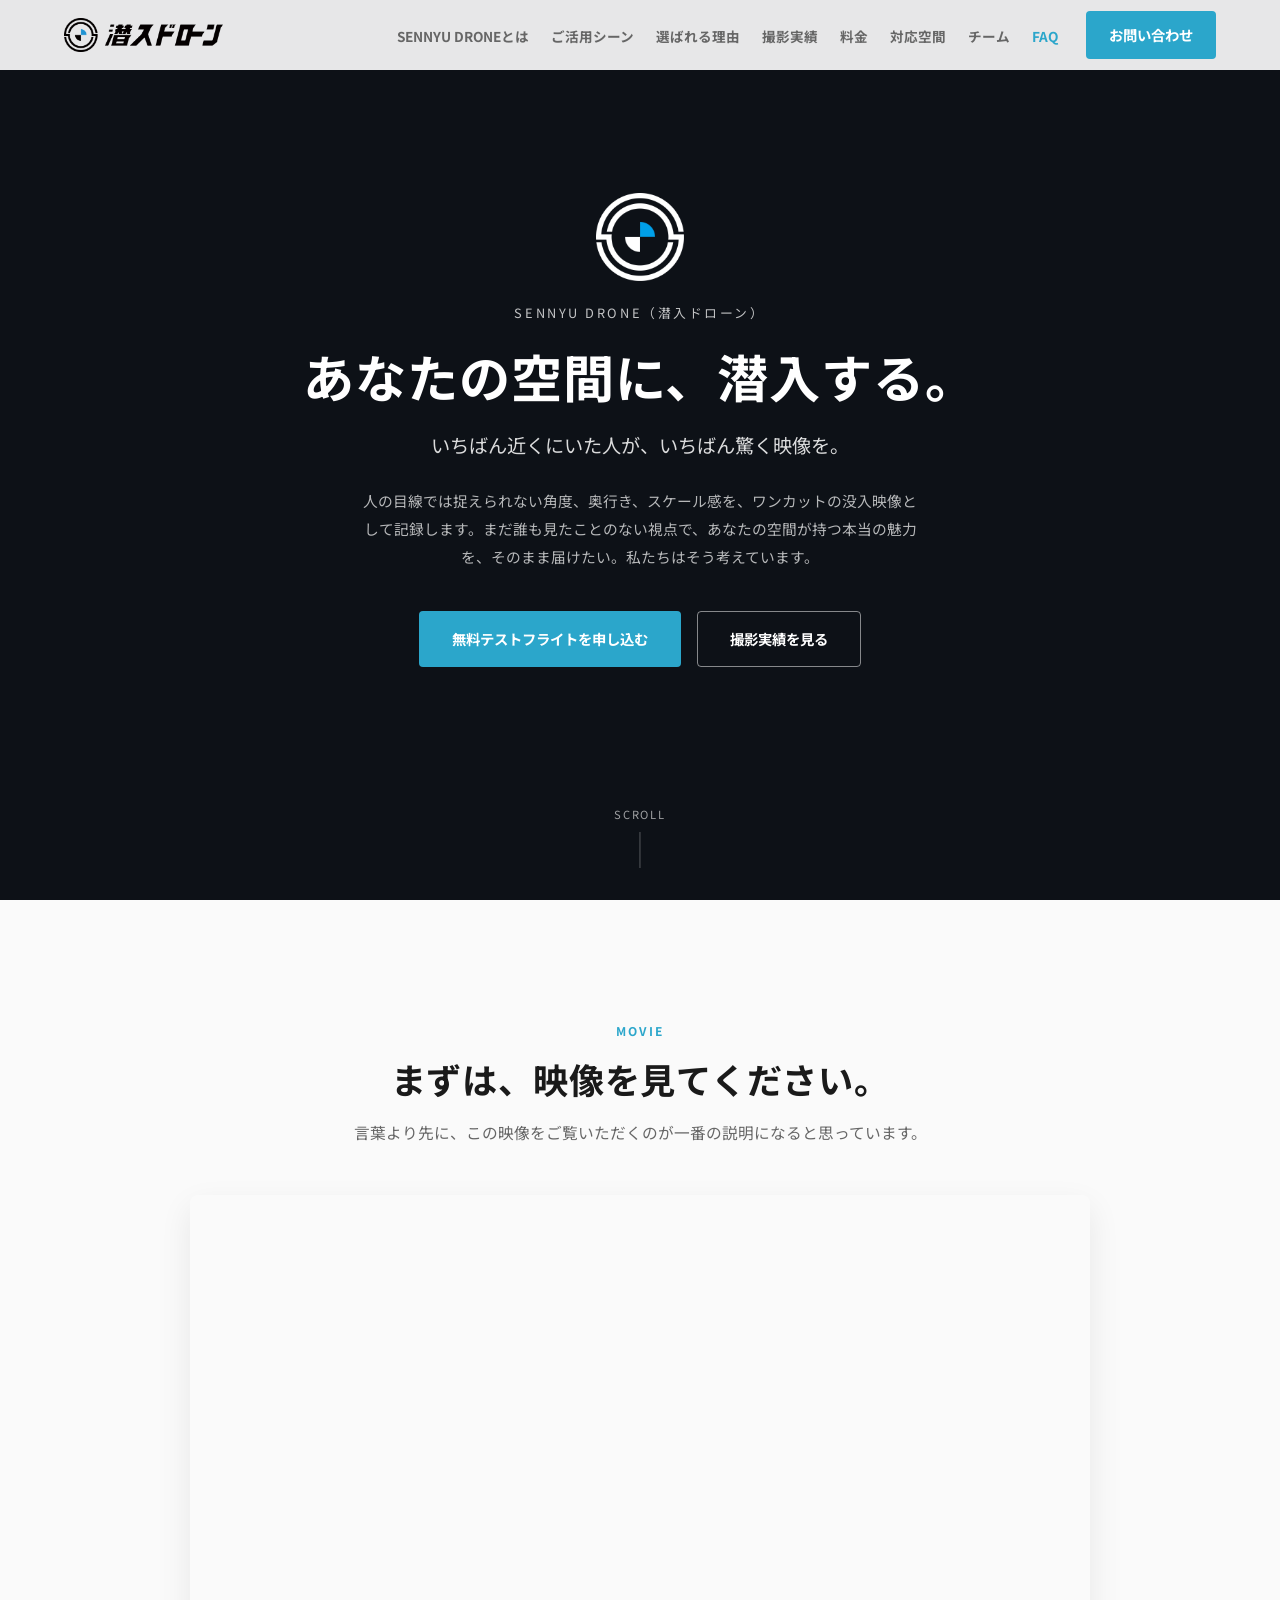
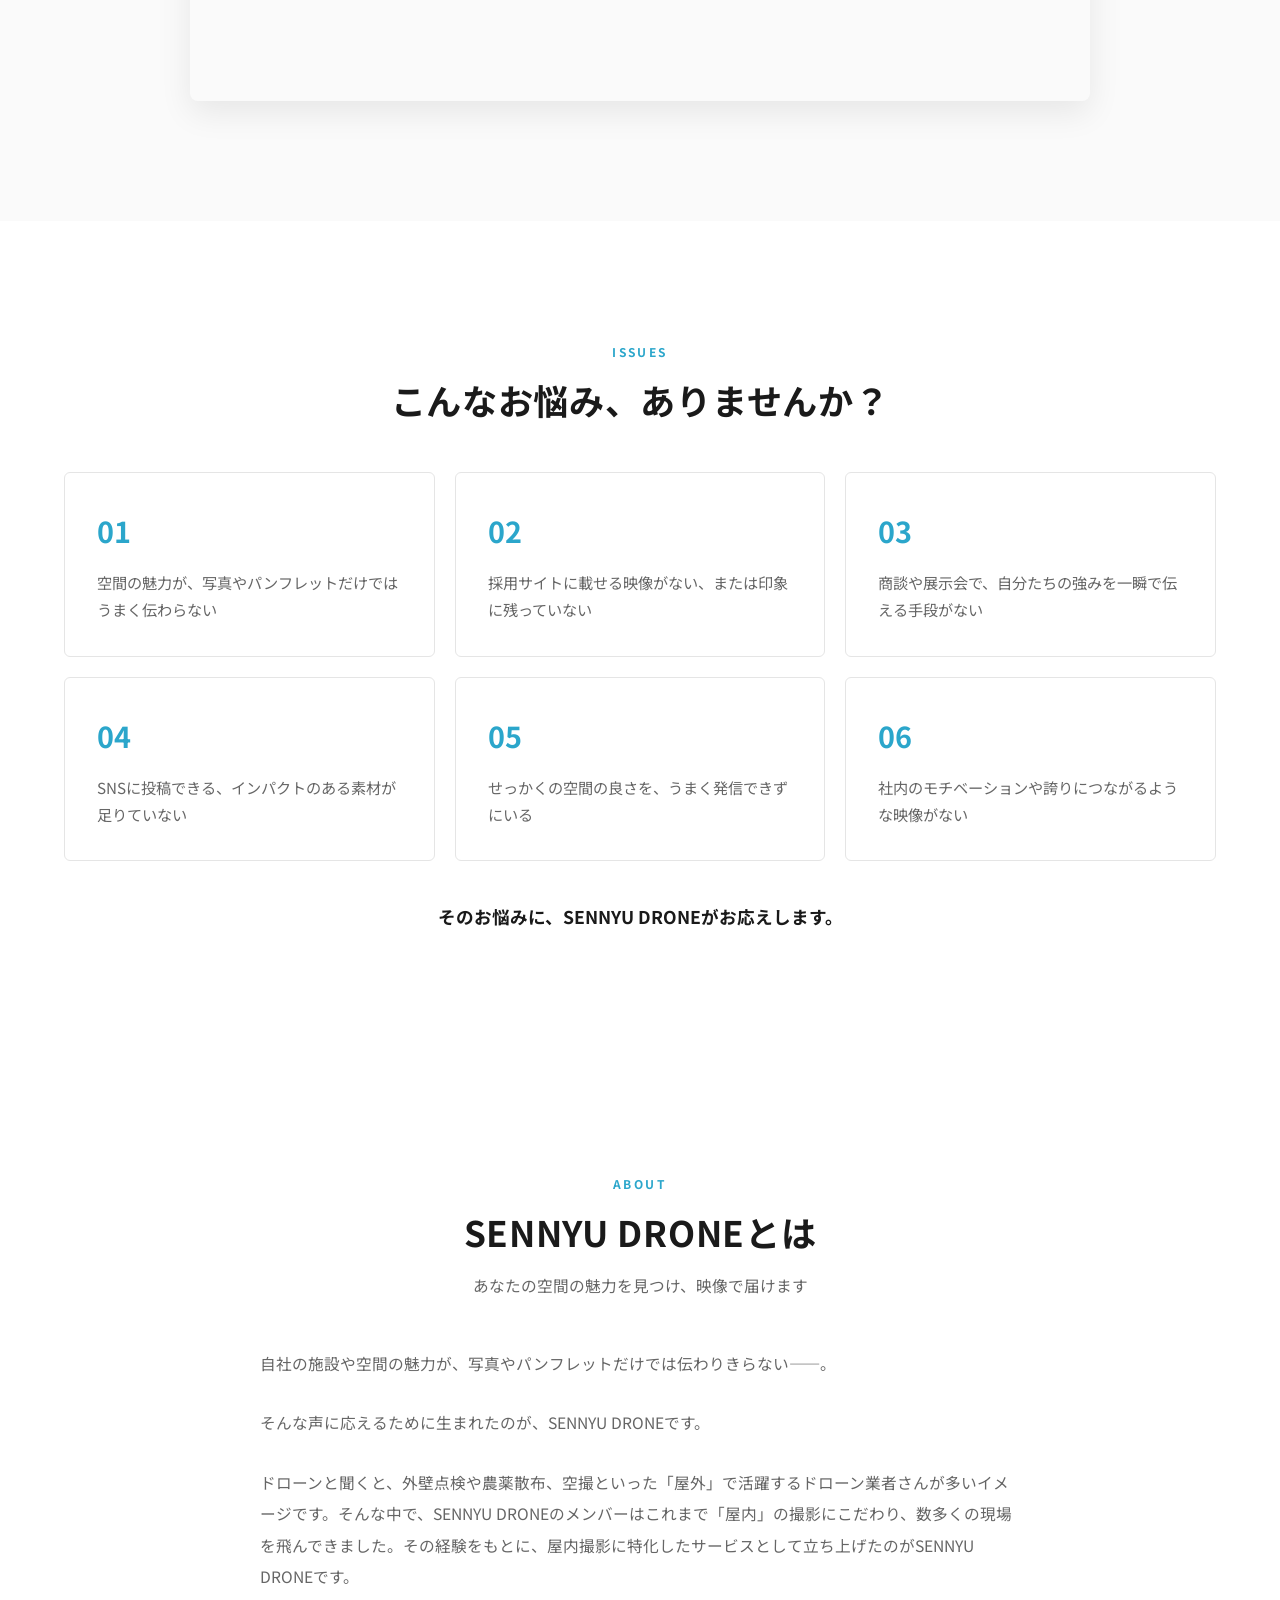
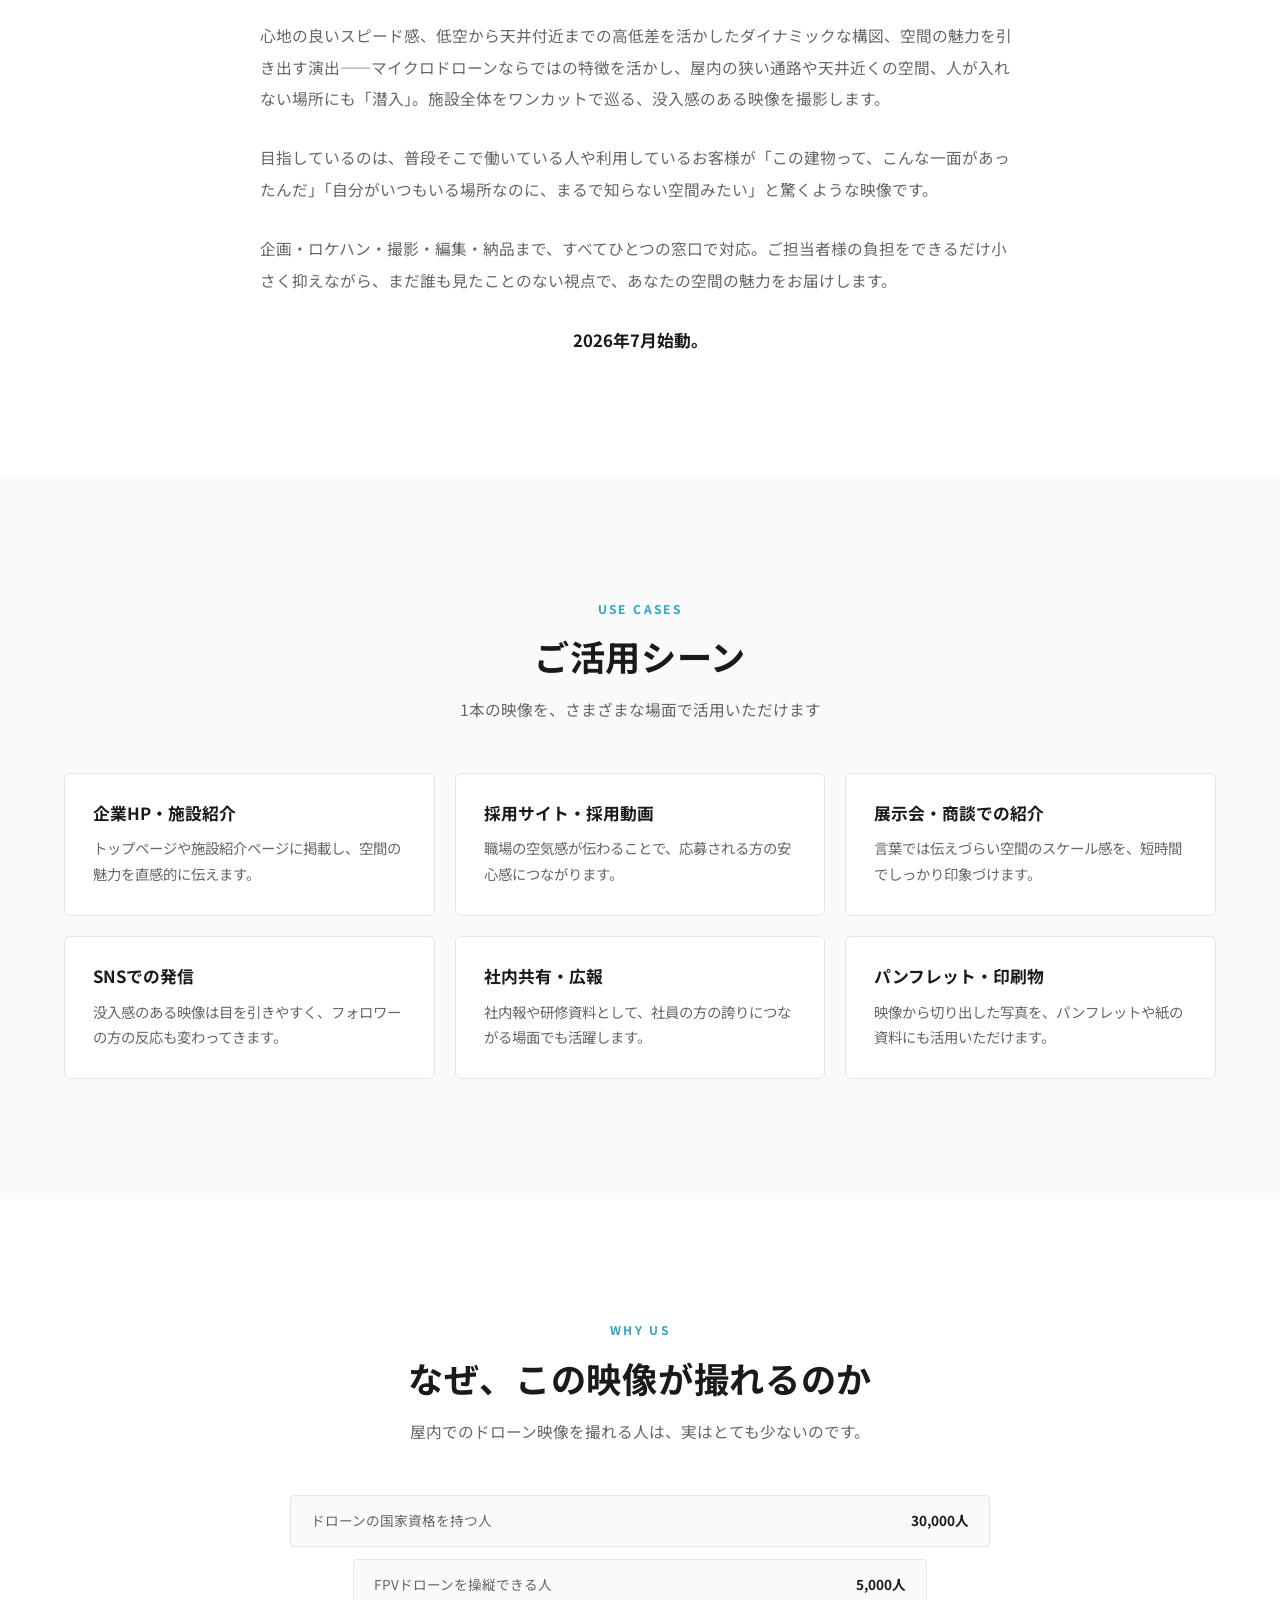
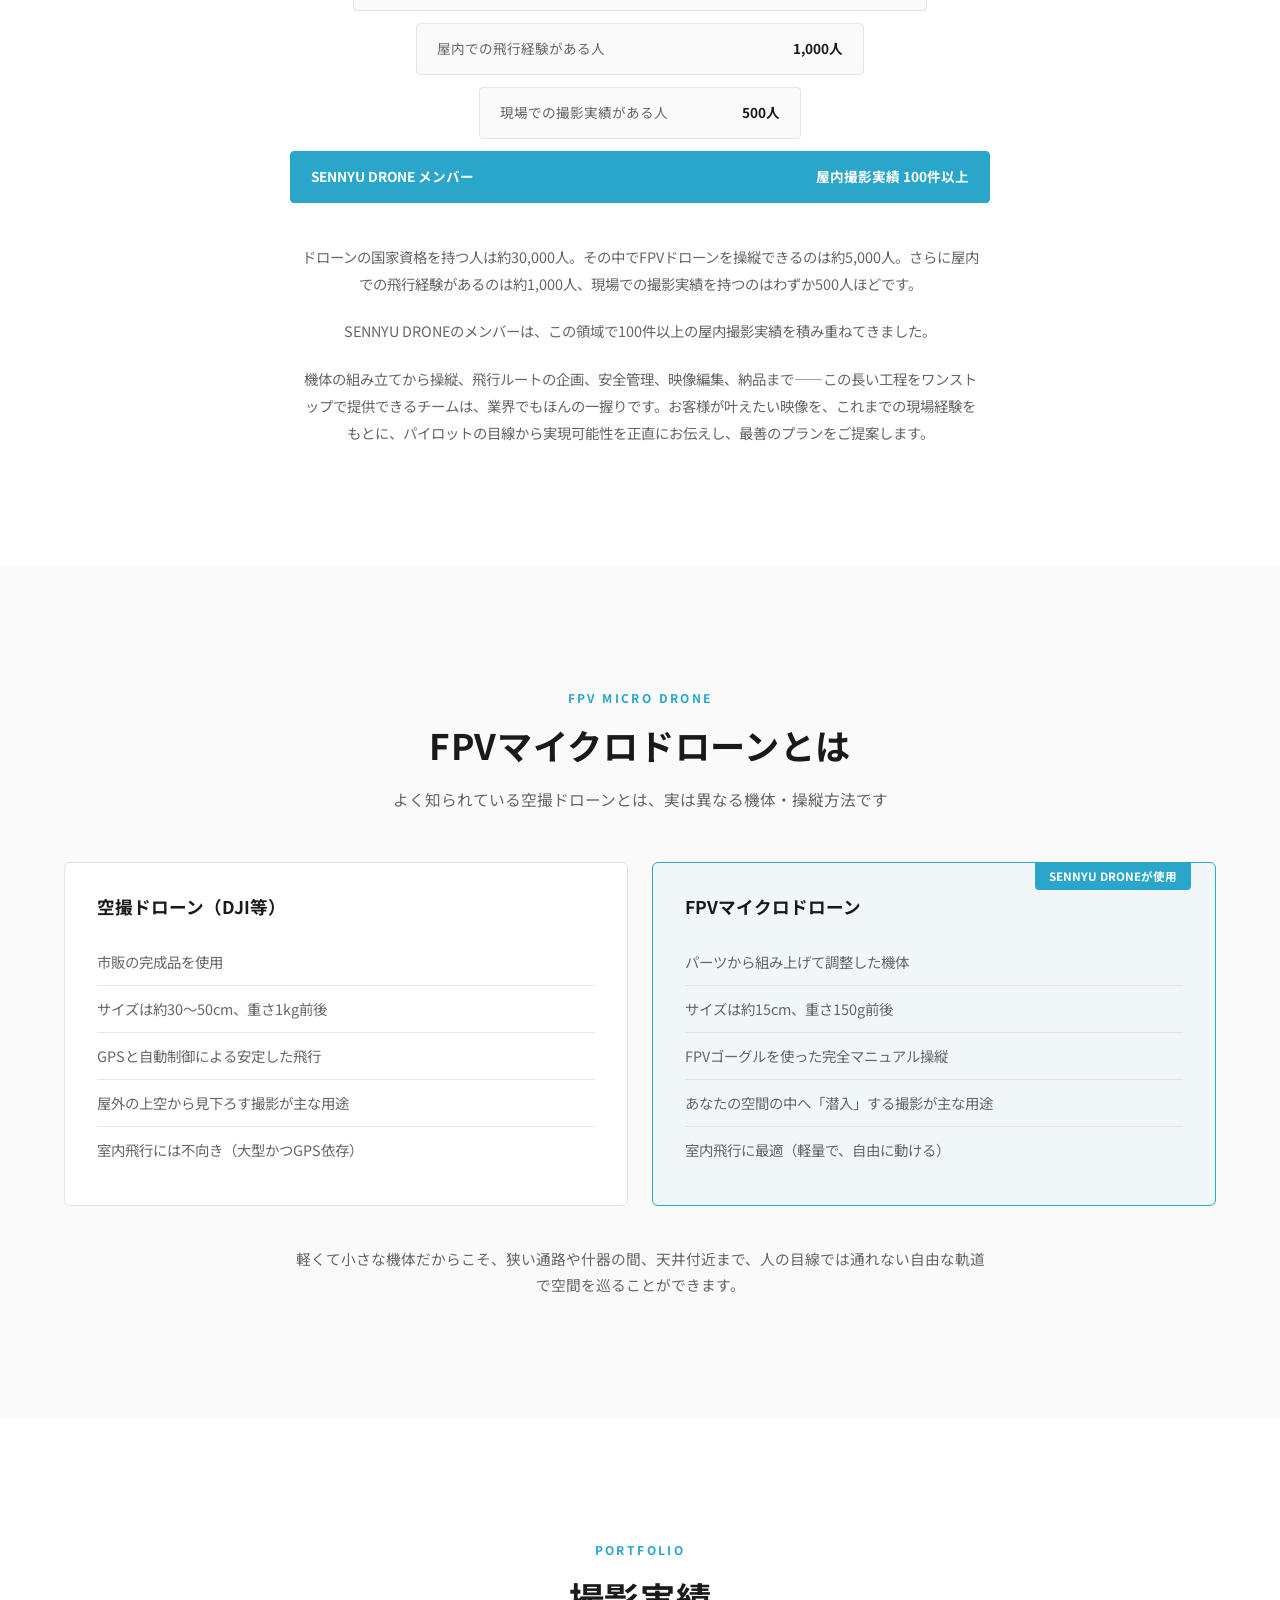
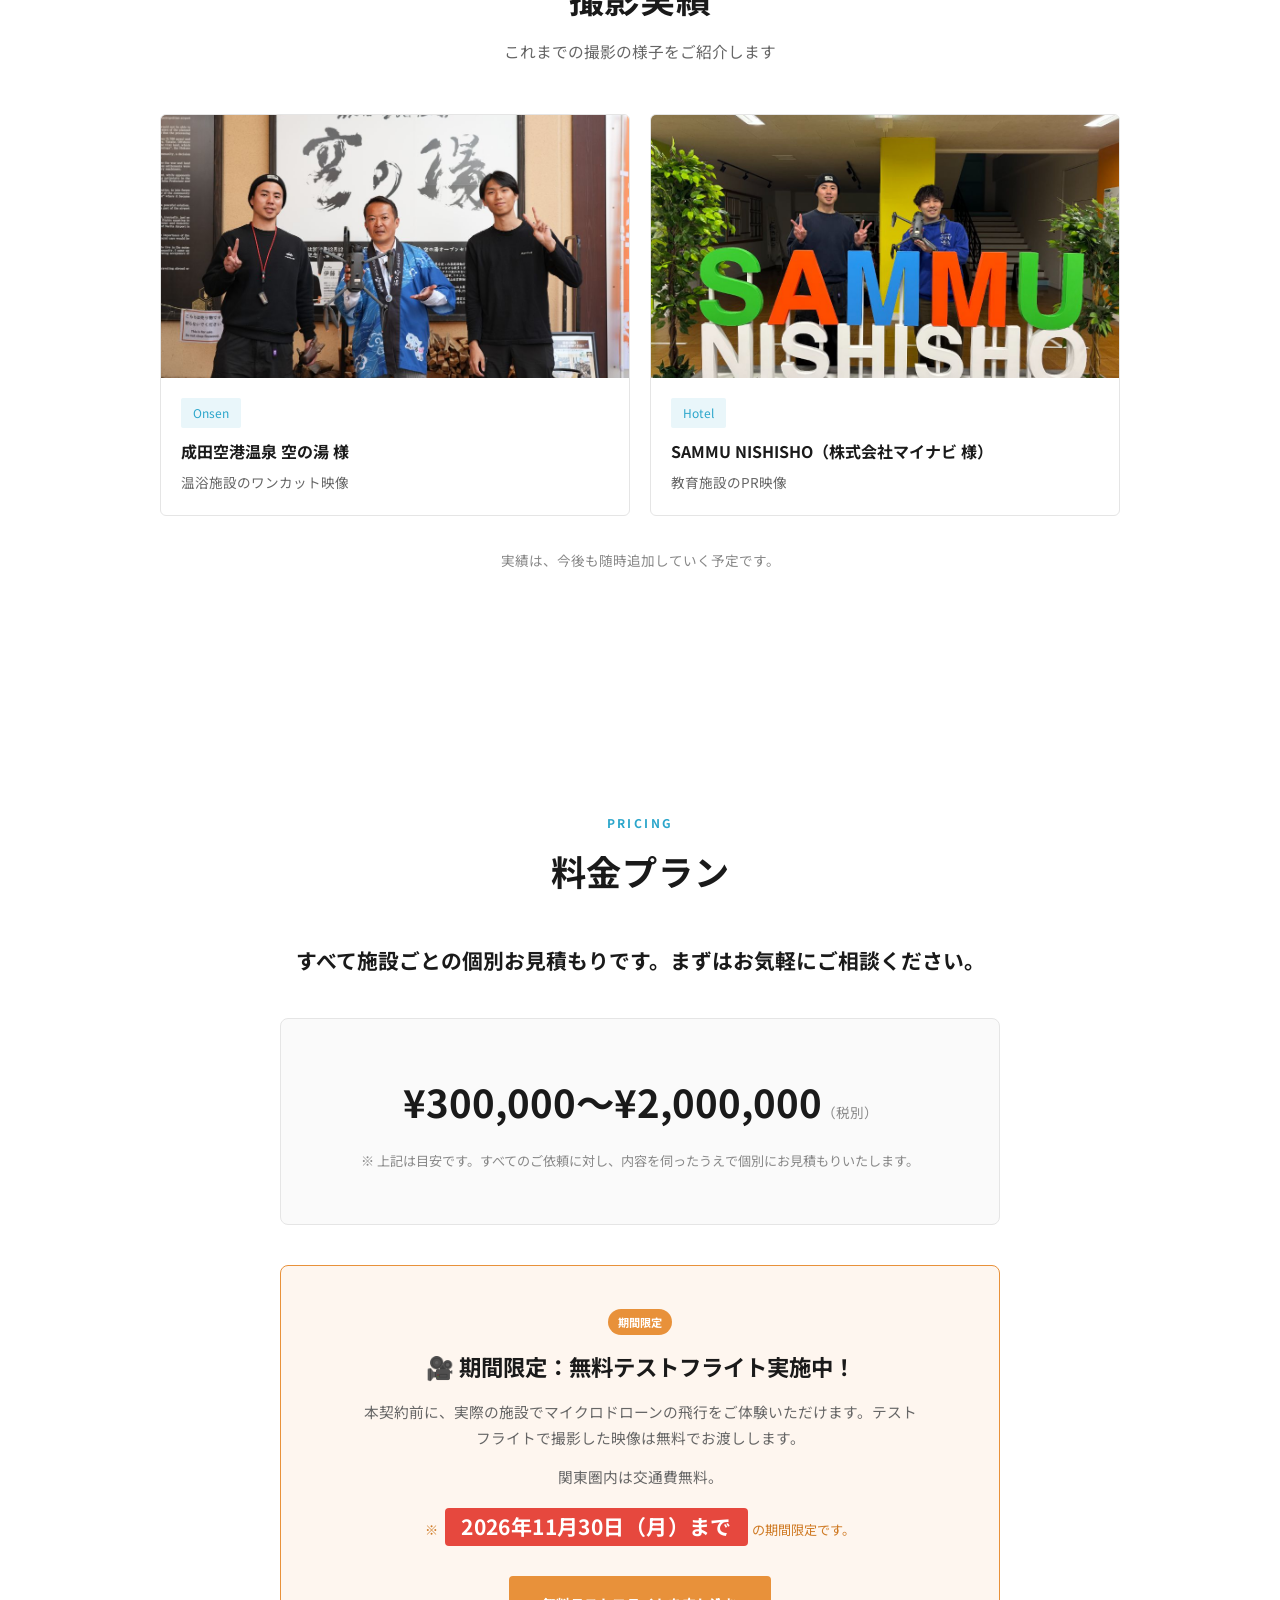
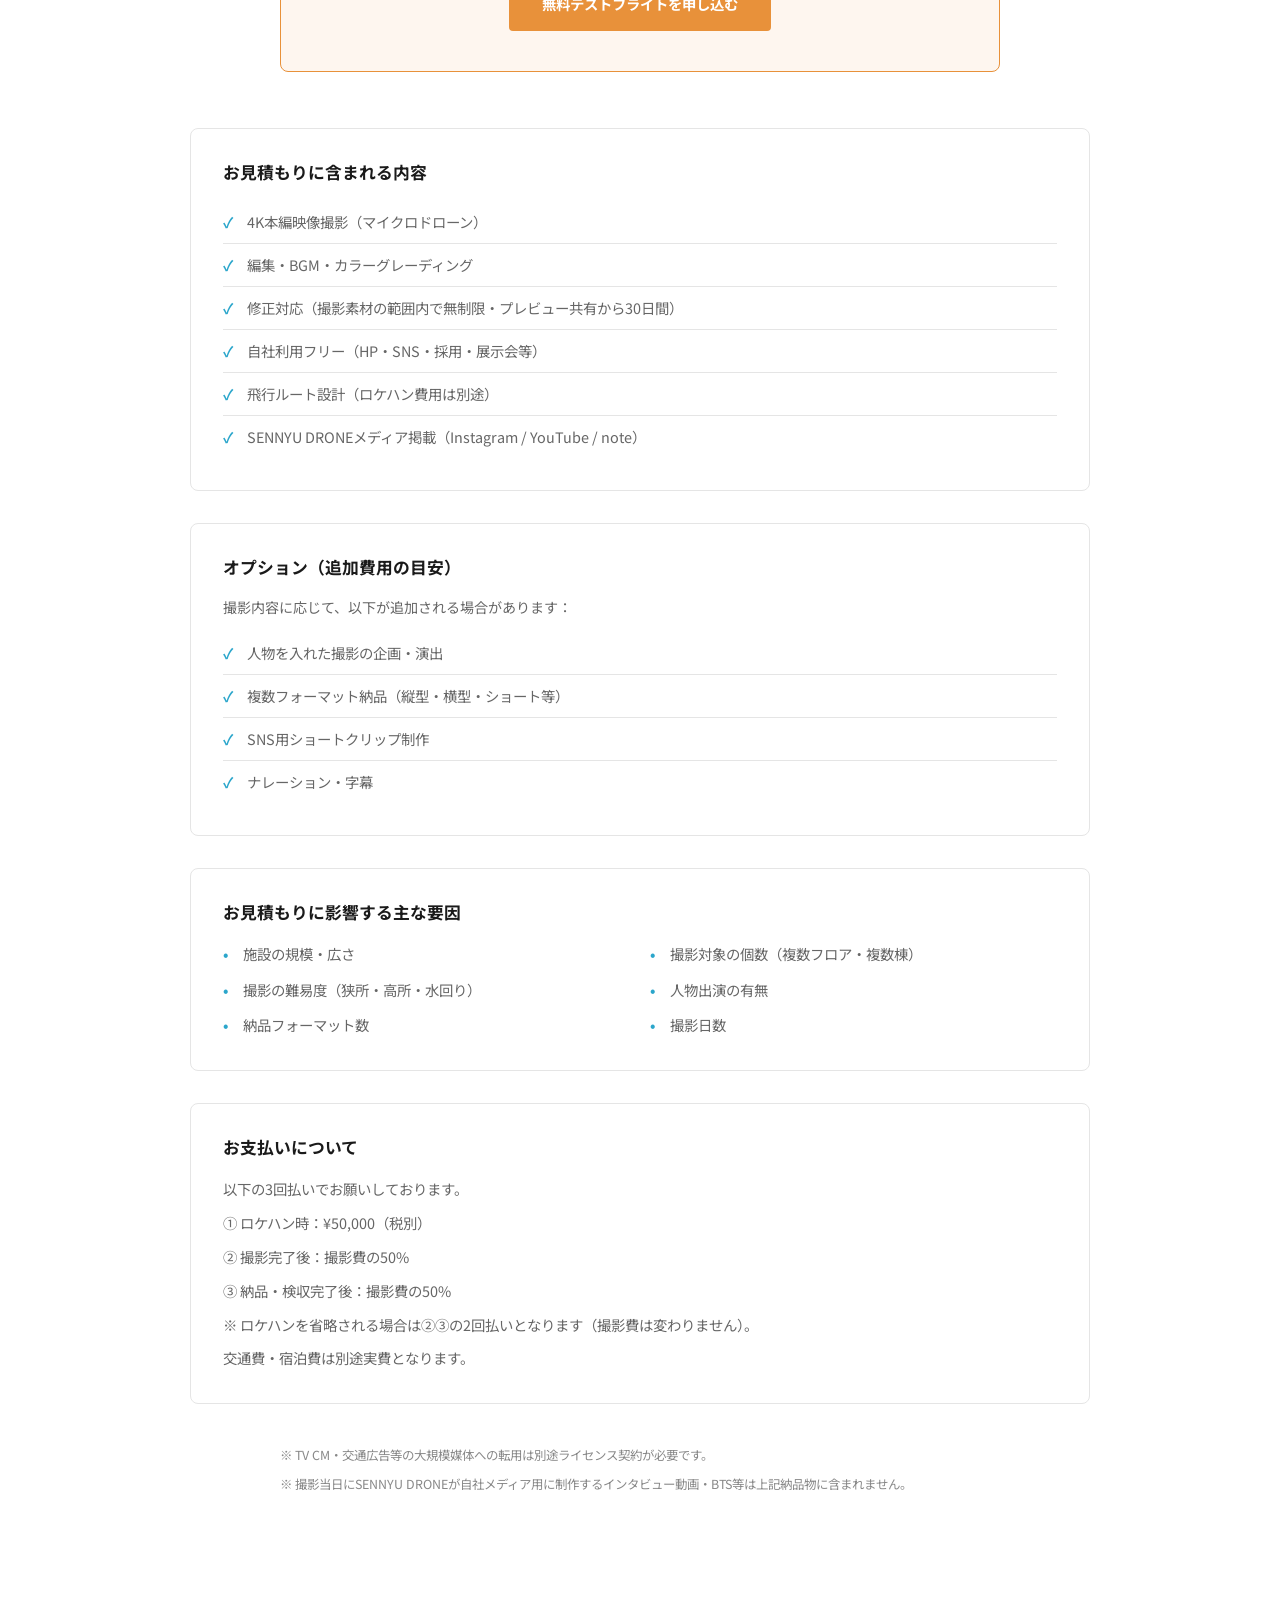
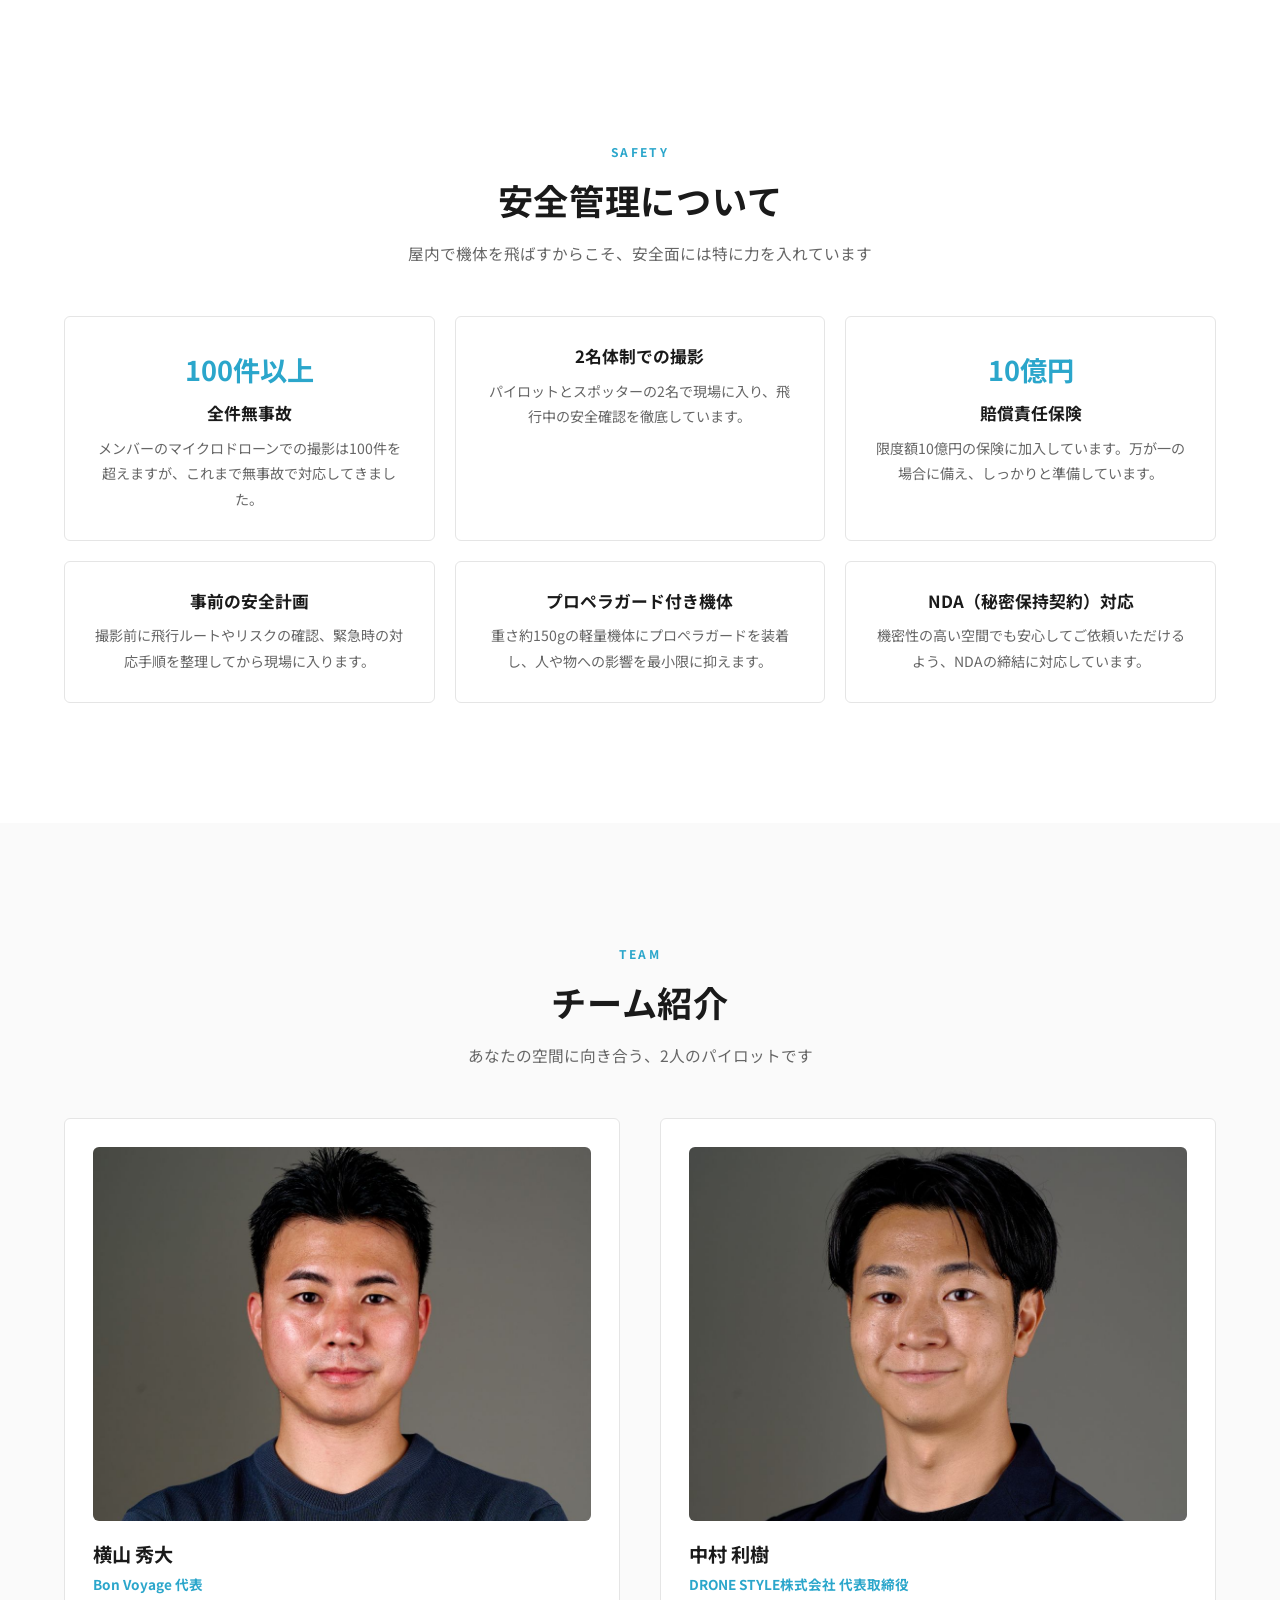
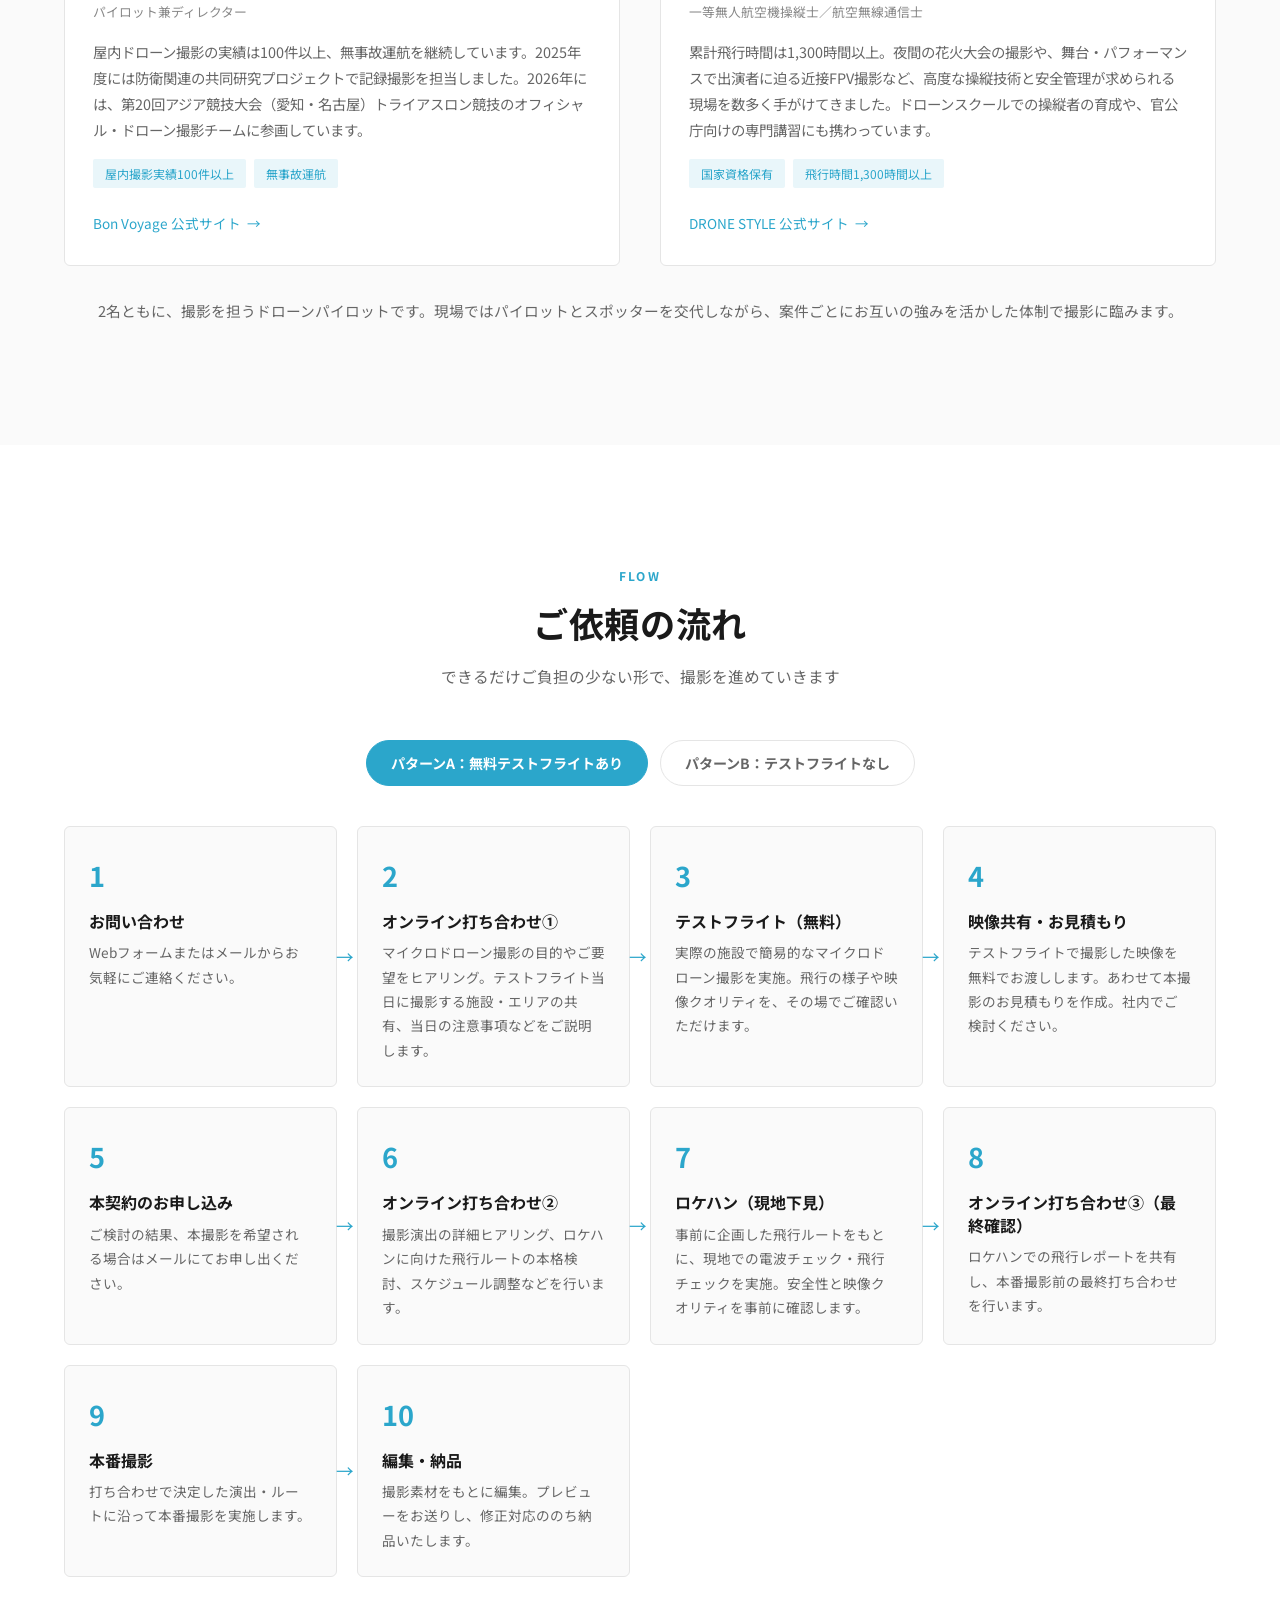
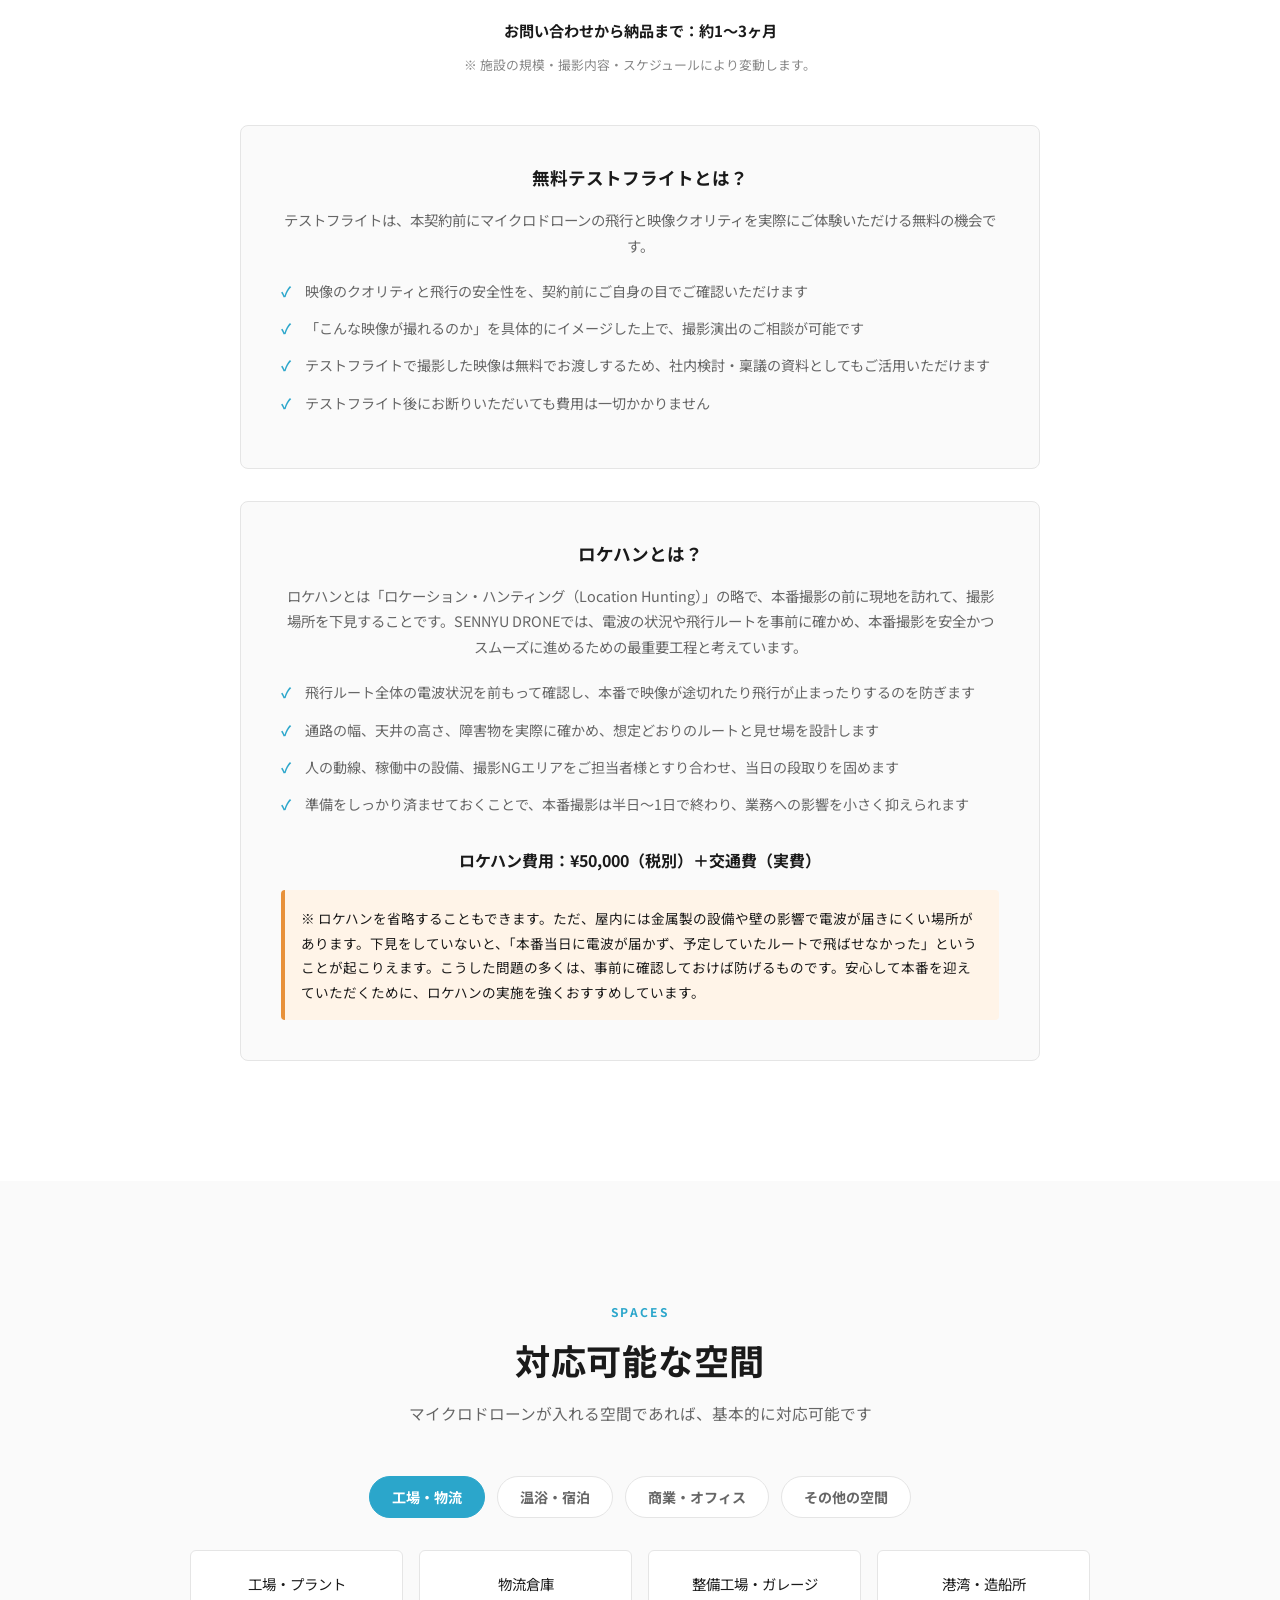
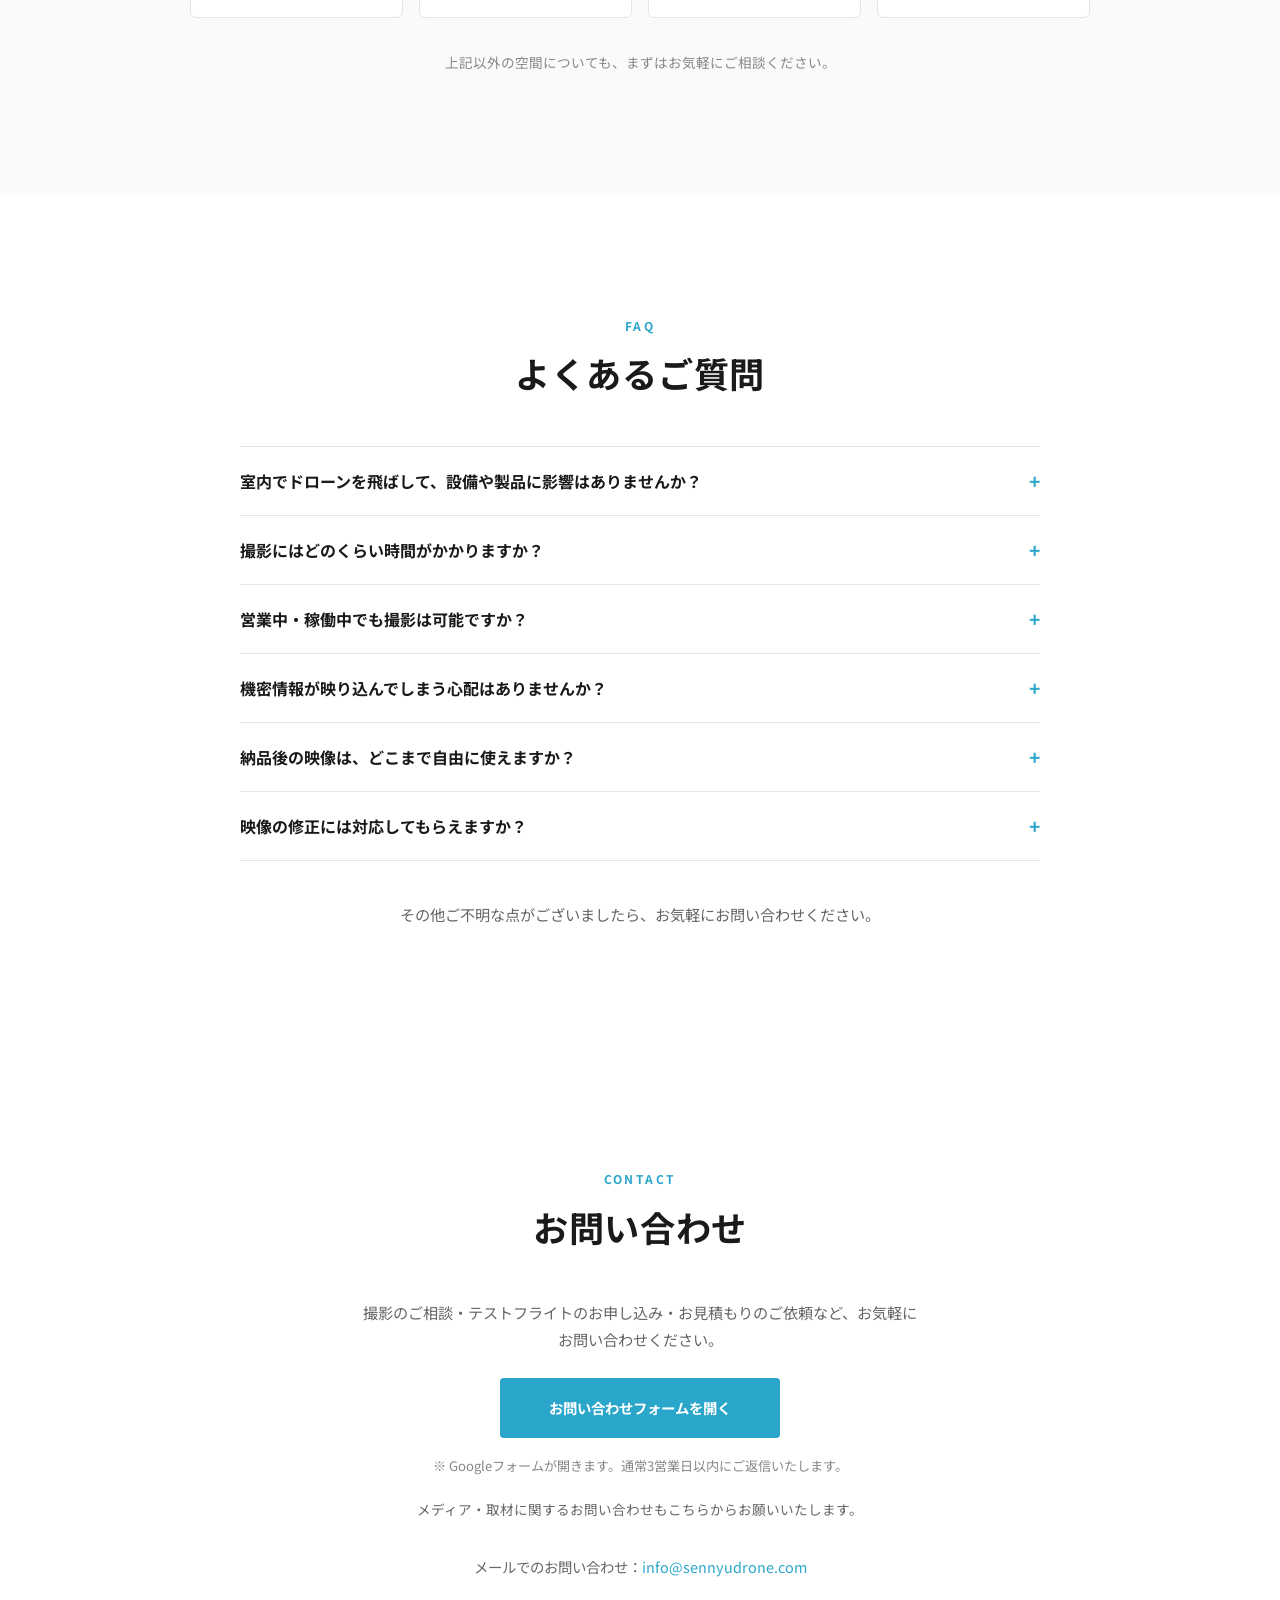
==== commit f00b3328: "Revise pricing range notes in index.html Updated pricing notes for clarity and accuracy." ====
--- a/index.html
+++ b/index.html
@@ -331,11 +331,11 @@
 
     <p class="pricing-lead">すべて施設ごとの個別お見積もりです。まずはお気軽にご相談ください。</p>
 
-    <div class="pricing-range-box">
+        <div class="pricing-range-box">
       <p class="pricing-range">¥300,000〜¥2,000,000<span class="pricing-tax">（税別）</span></p>
-      <p class="pricing-range-note">※ 上記は目安です。多くのご依頼は¥300,000〜¥800,000の範囲に収まります。</p>
-      <p class="pricing-range-note">※ 複数棟・複数日撮影、人物演出、複数フォーマットでの納品などを含む大規模なご依頼も、上記の範囲内でご提案いたします。</p>
-    </div>
+      <p class="pricing-range-note">※ 上記は目安です。すべてのご依頼に対し、内容を伺ったうえで個別にお見積もりいたします。</p>
+    </div>
+
 
     <!-- キャンペーン開始（2026年11月30日までの期間限定・終了後はこのブロックを削除） -->
     <div class="promo-banner">
--- a/style.css
+++ b/style.css
@@ -1930,3 +1930,35 @@
     padding: 0 16px;
   }
 }
+
+/* ご依頼の流れ：各パターン最後のカードの矢印を非表示 */
+.flow-list .flow-step:last-child::after {
+  display: none;
+}
+
+/* チーム紹介の補足文 */
+.team-note {
+  text-align: center;
+  font-size: 0.92rem;
+  color: var(--text-secondary);
+  margin-top: 32px;
+}
+
+/* ロケハンとは？（テストフライト枠の下に余白を空けて配置） */
+.lochan-info {
+  margin-top: 32px;
+}
+.lochan-price {
+  text-align: center;
+  font-weight: 700;
+  margin: 16px 0;
+}
+.lochan-caution {
+  font-size: 0.85rem;
+  line-height: 1.8;
+  text-align: left;
+  padding: 16px;
+  background: #fff4e8;
+  border-left: 4px solid var(--accent-2);
+  border-radius: 4px;
+}
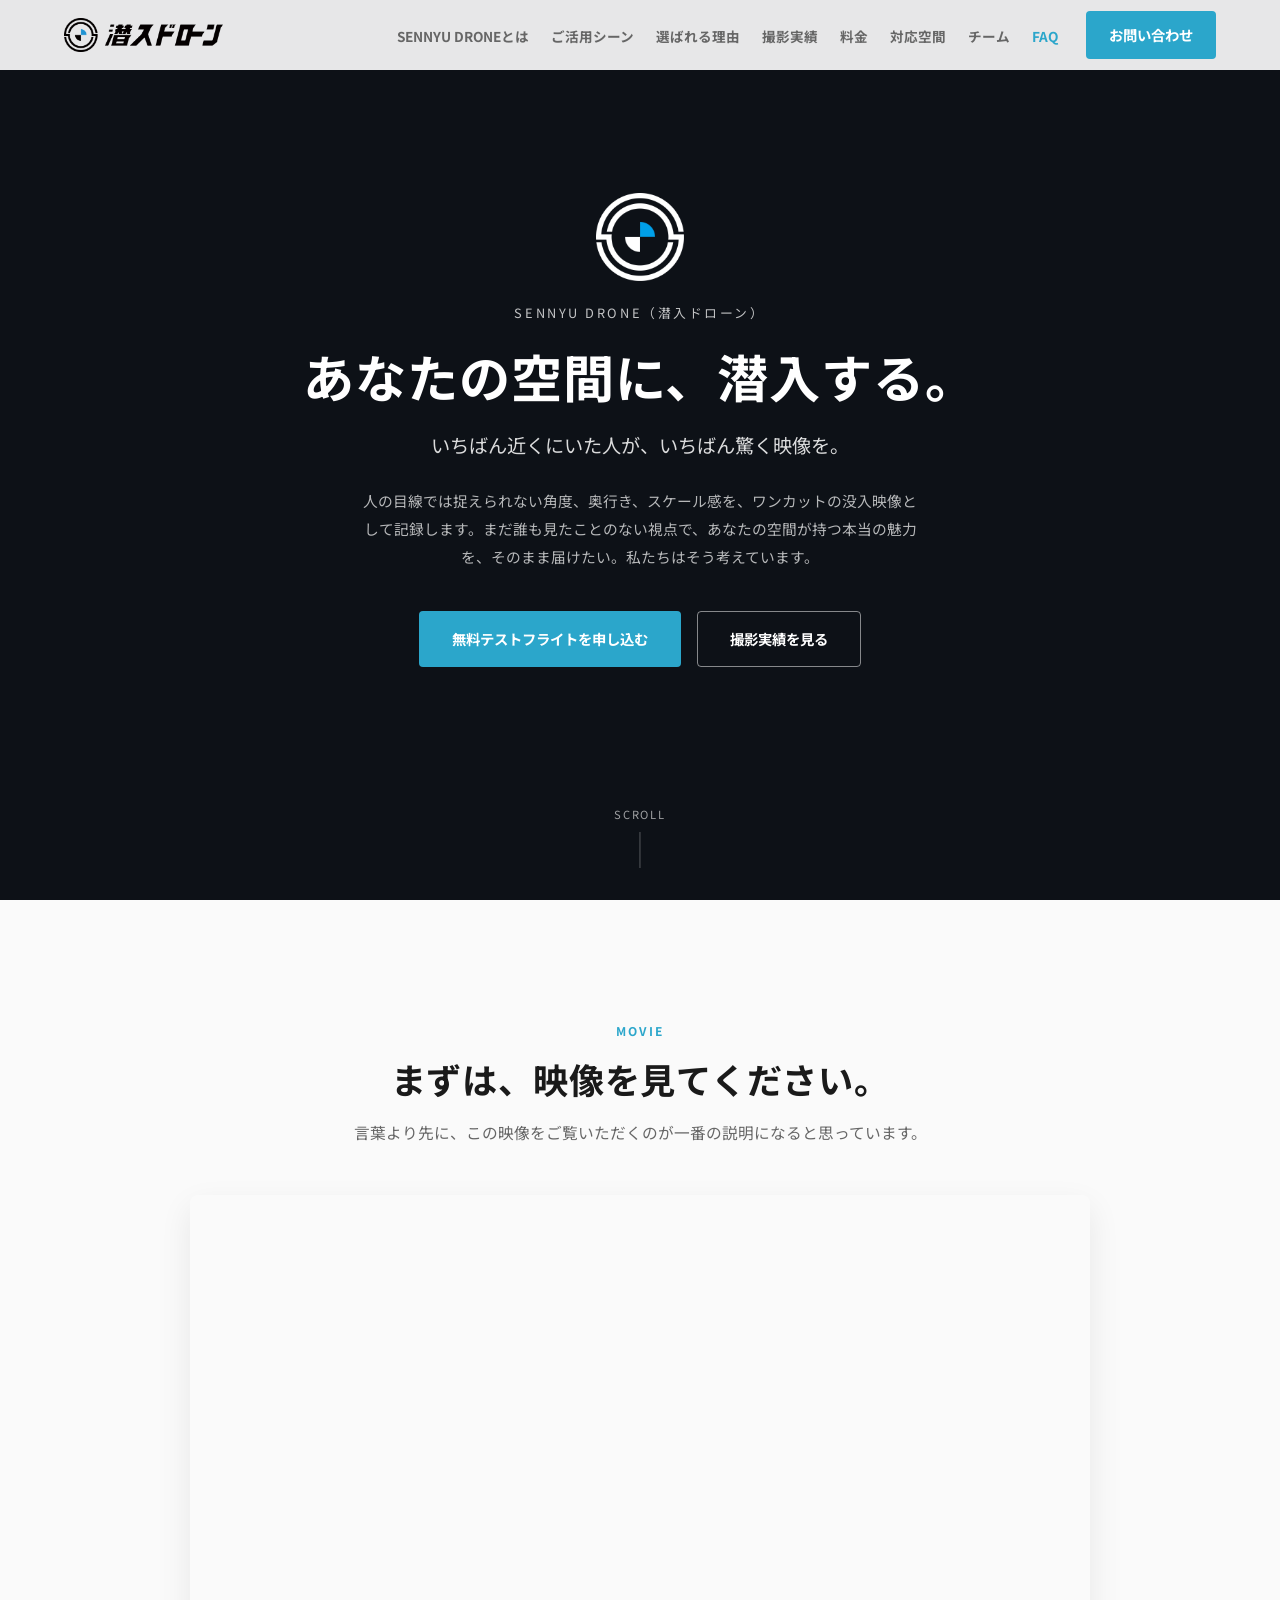
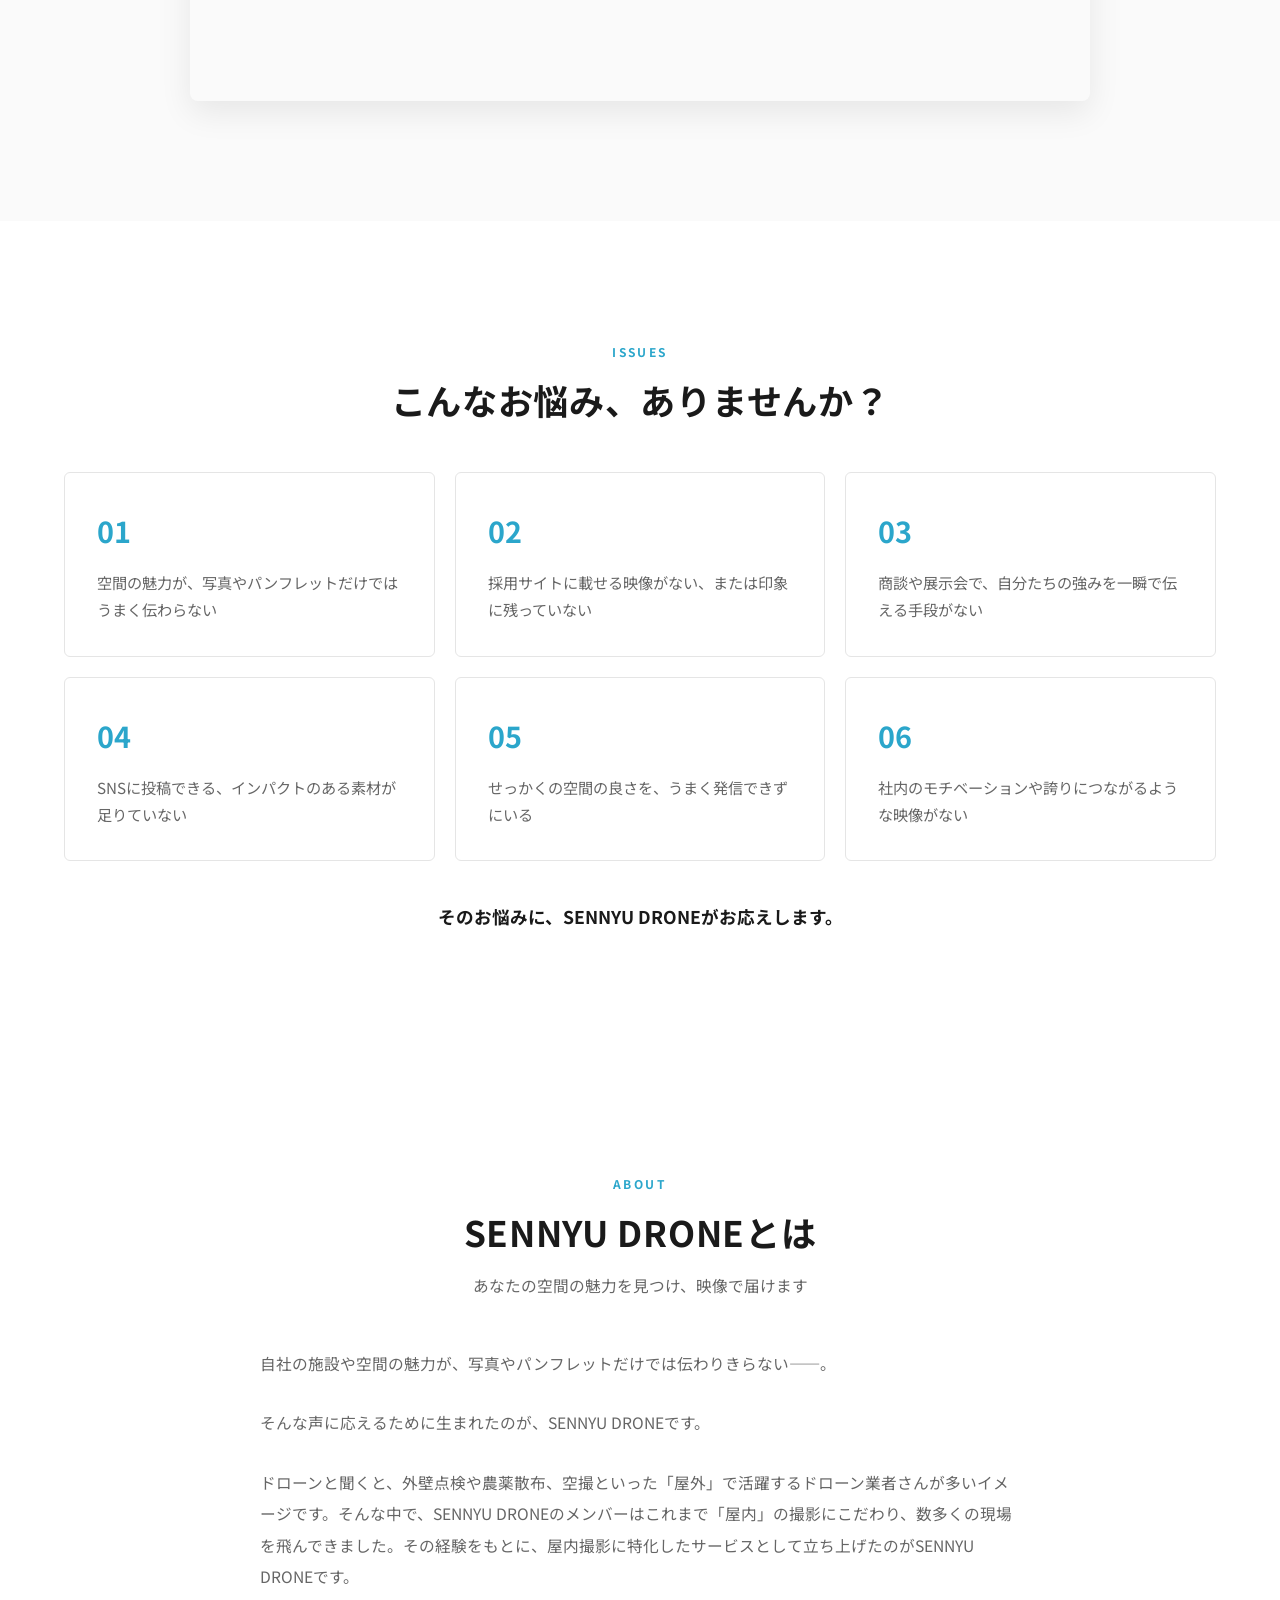
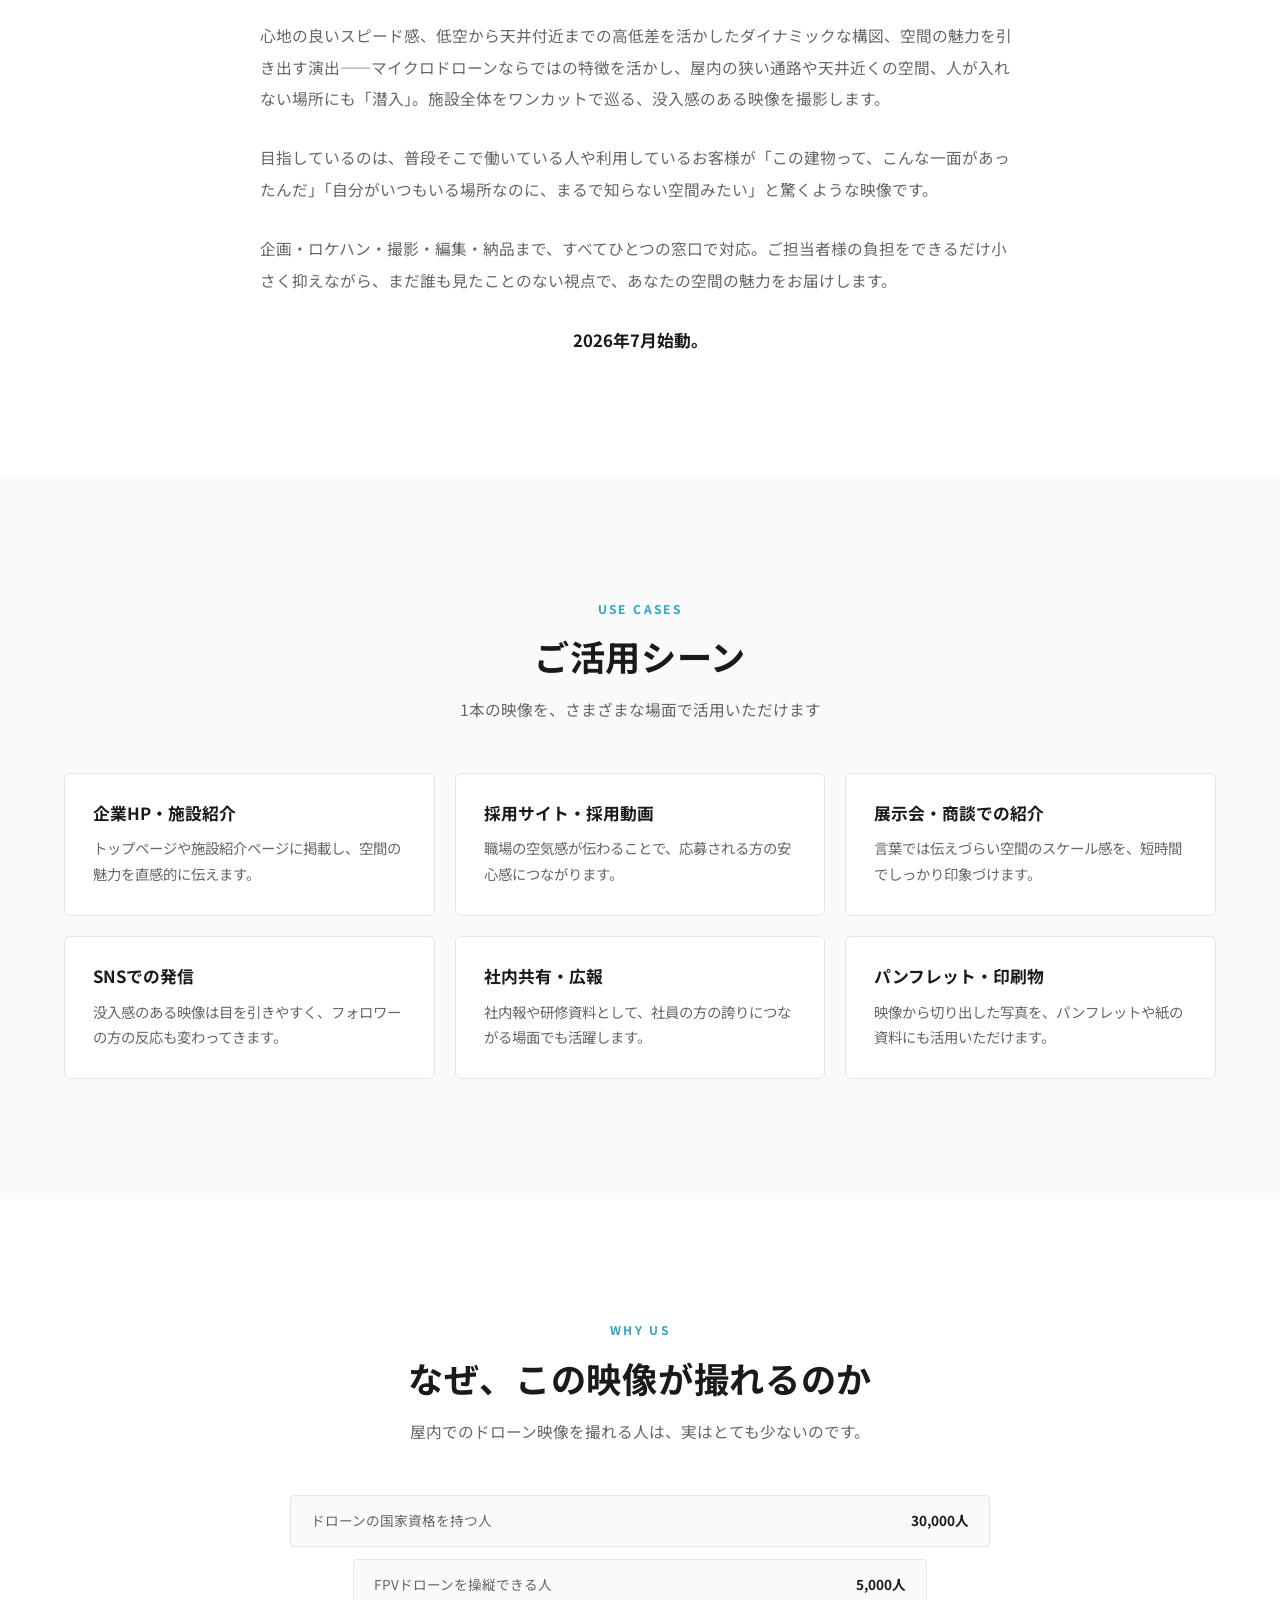
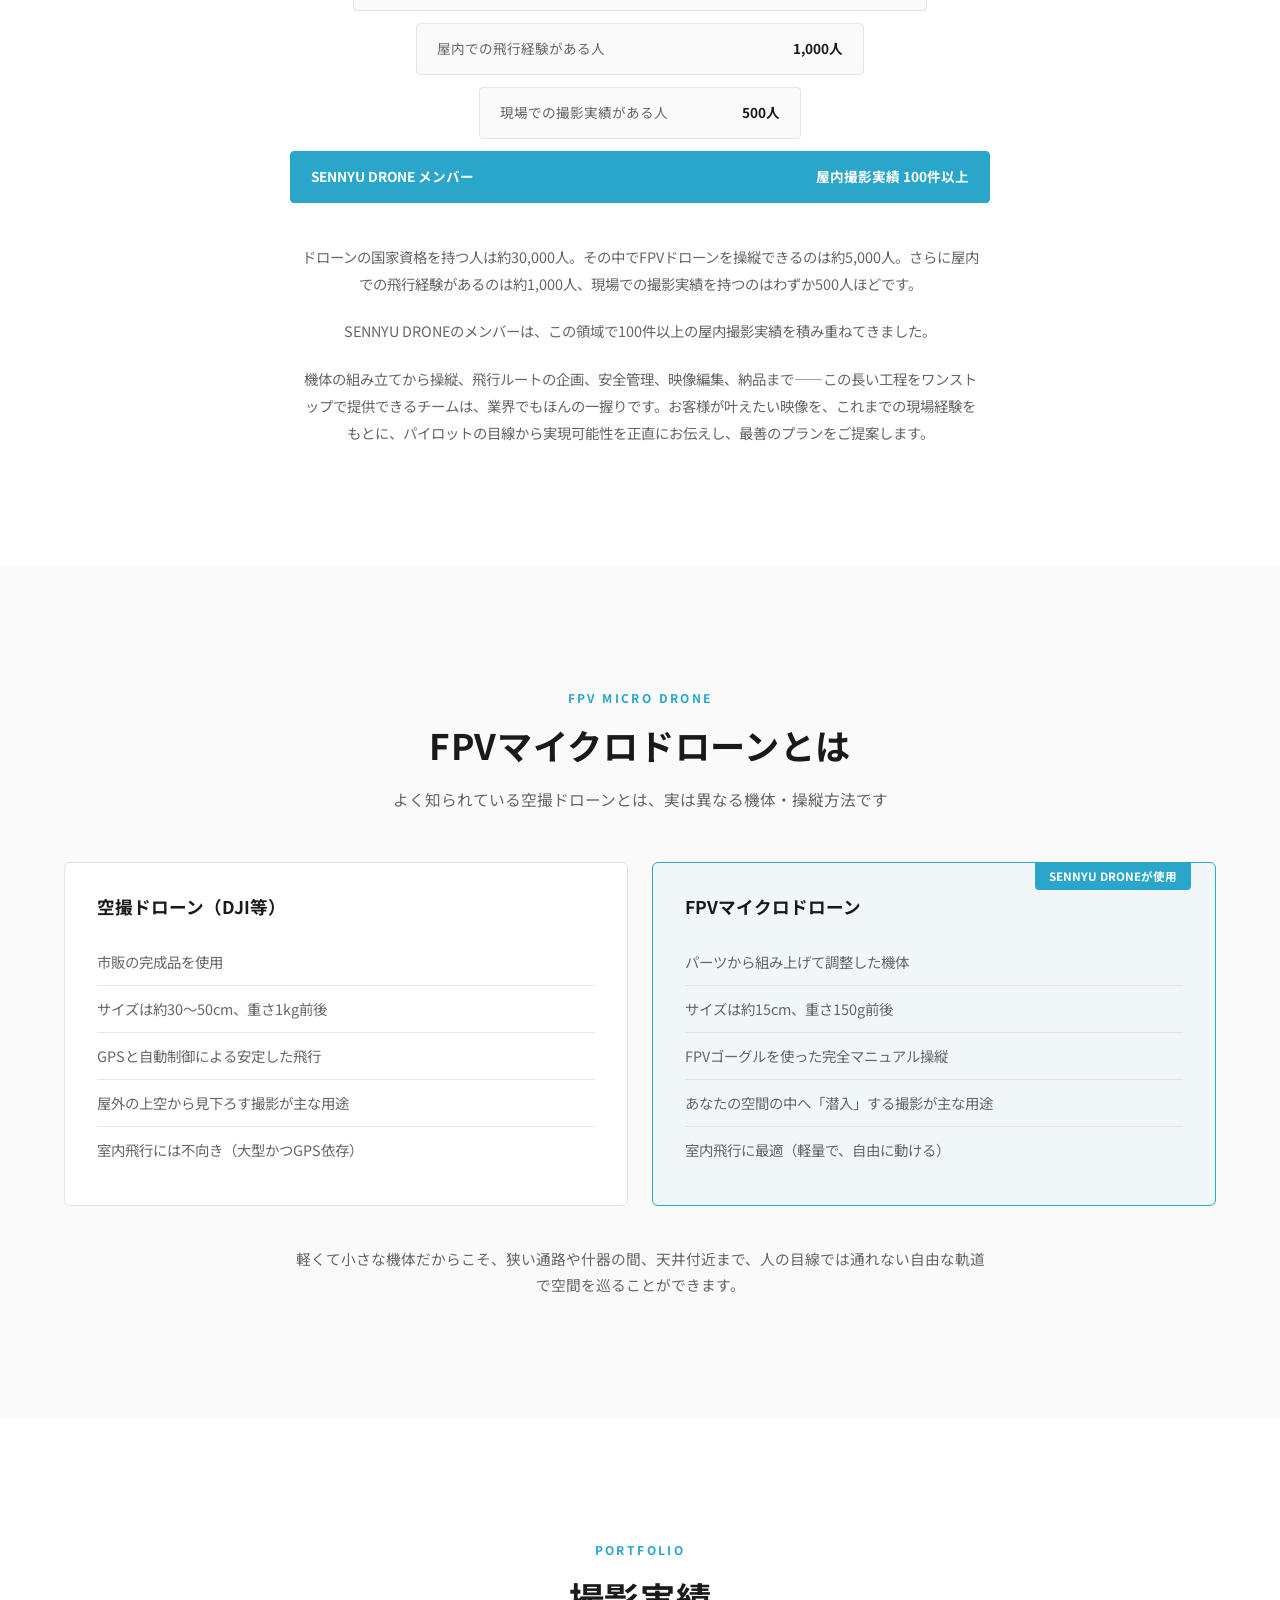
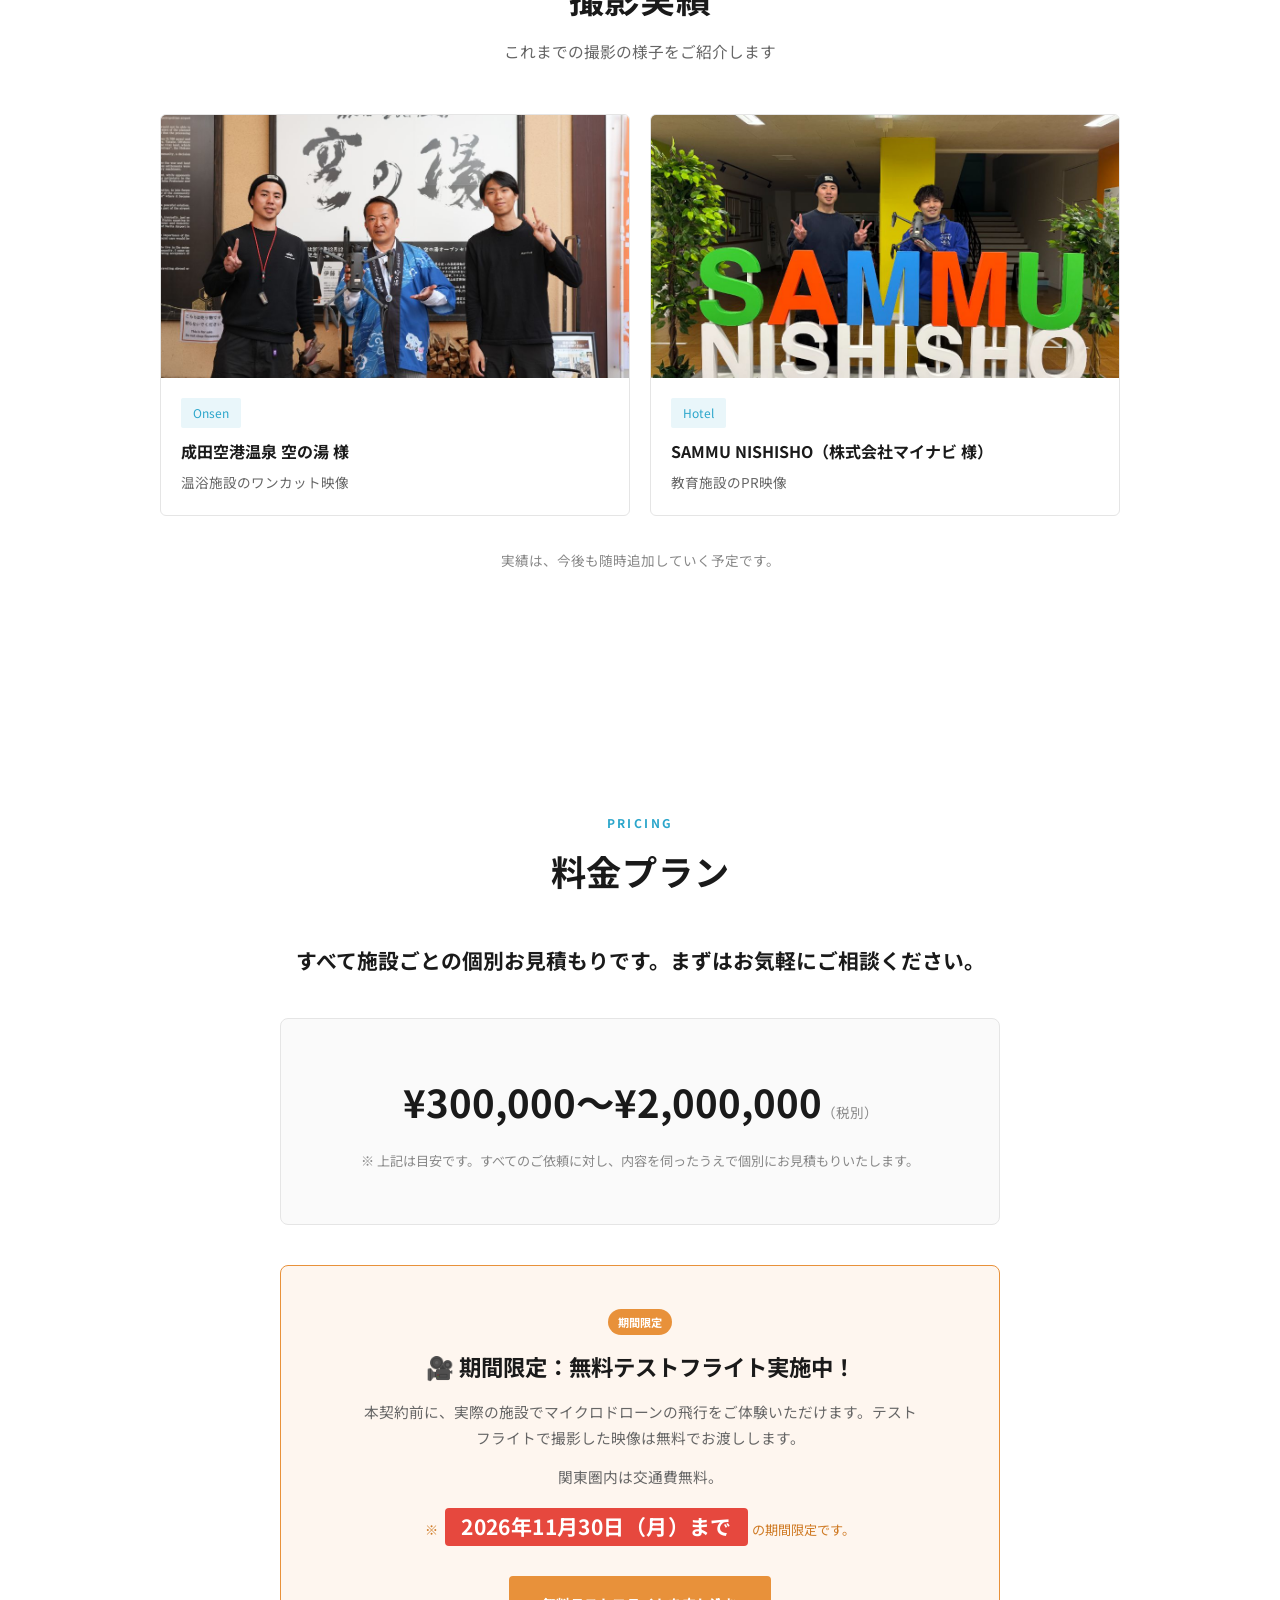
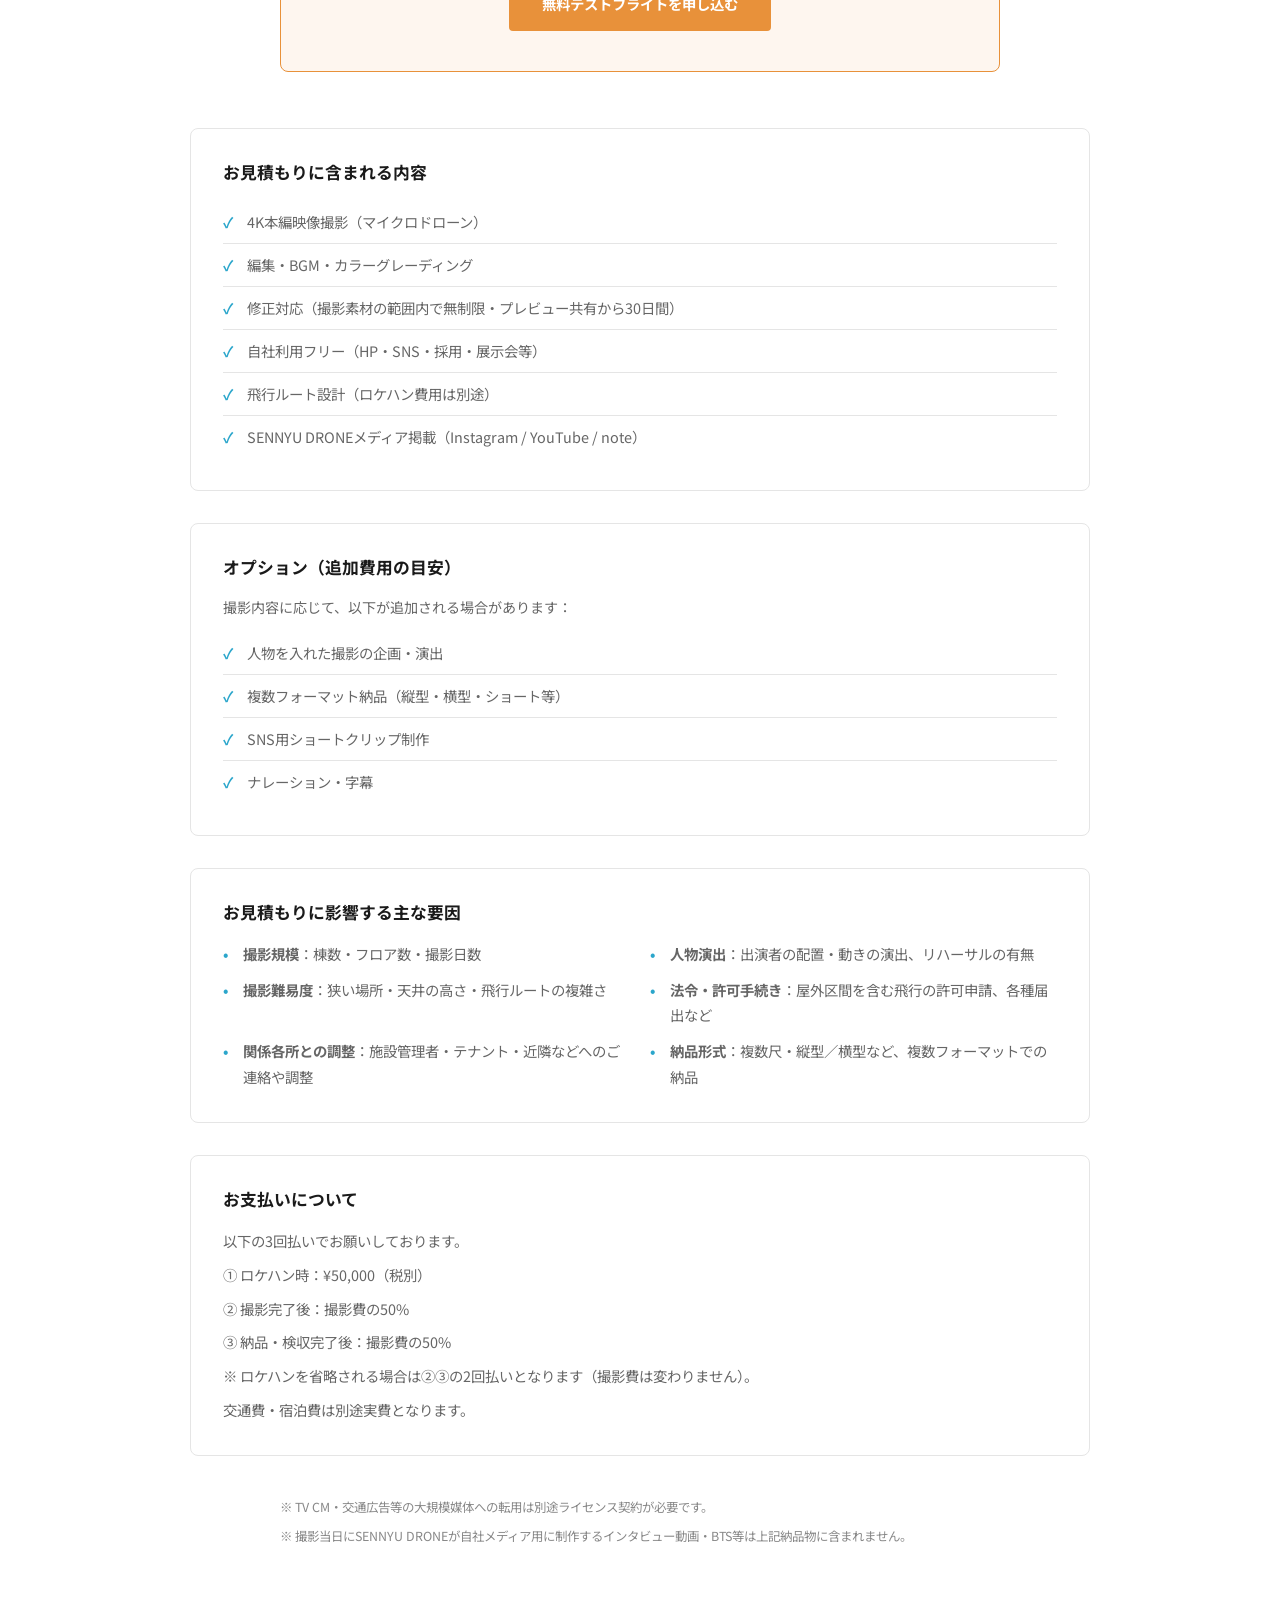
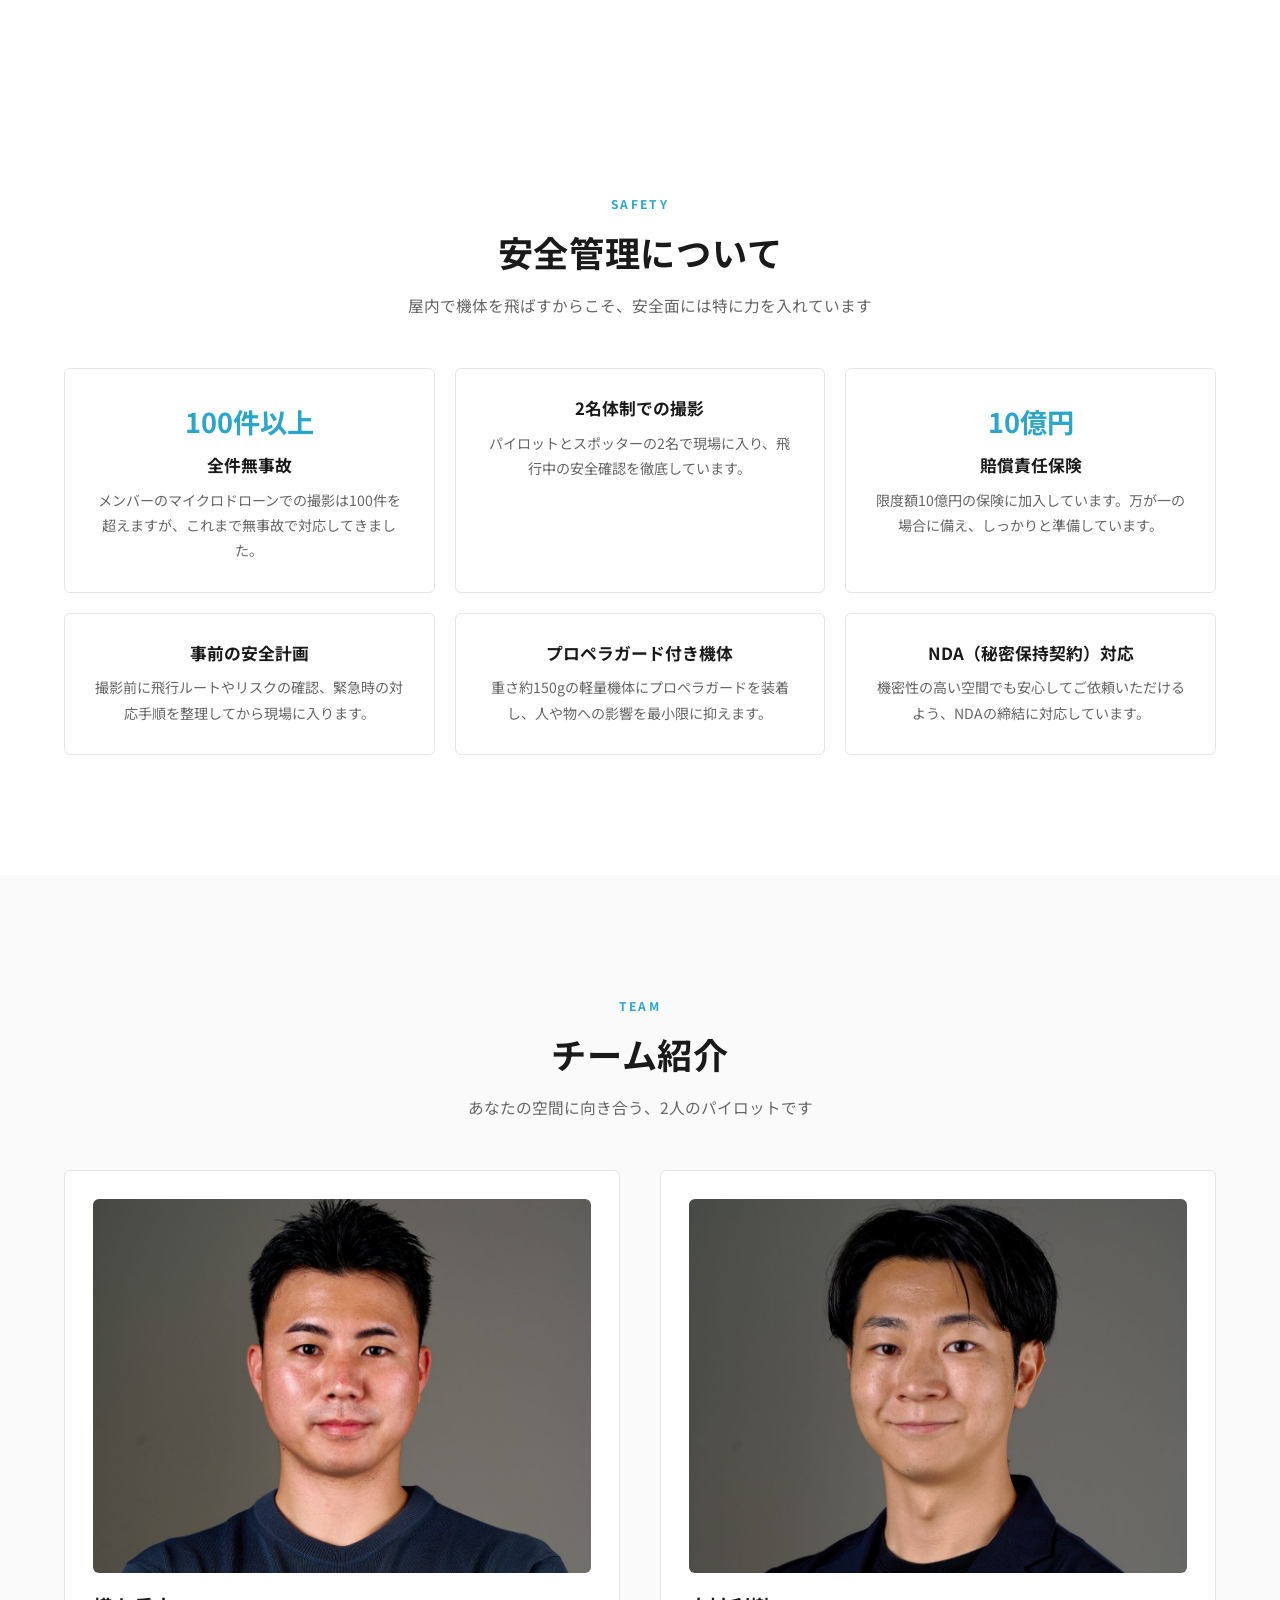
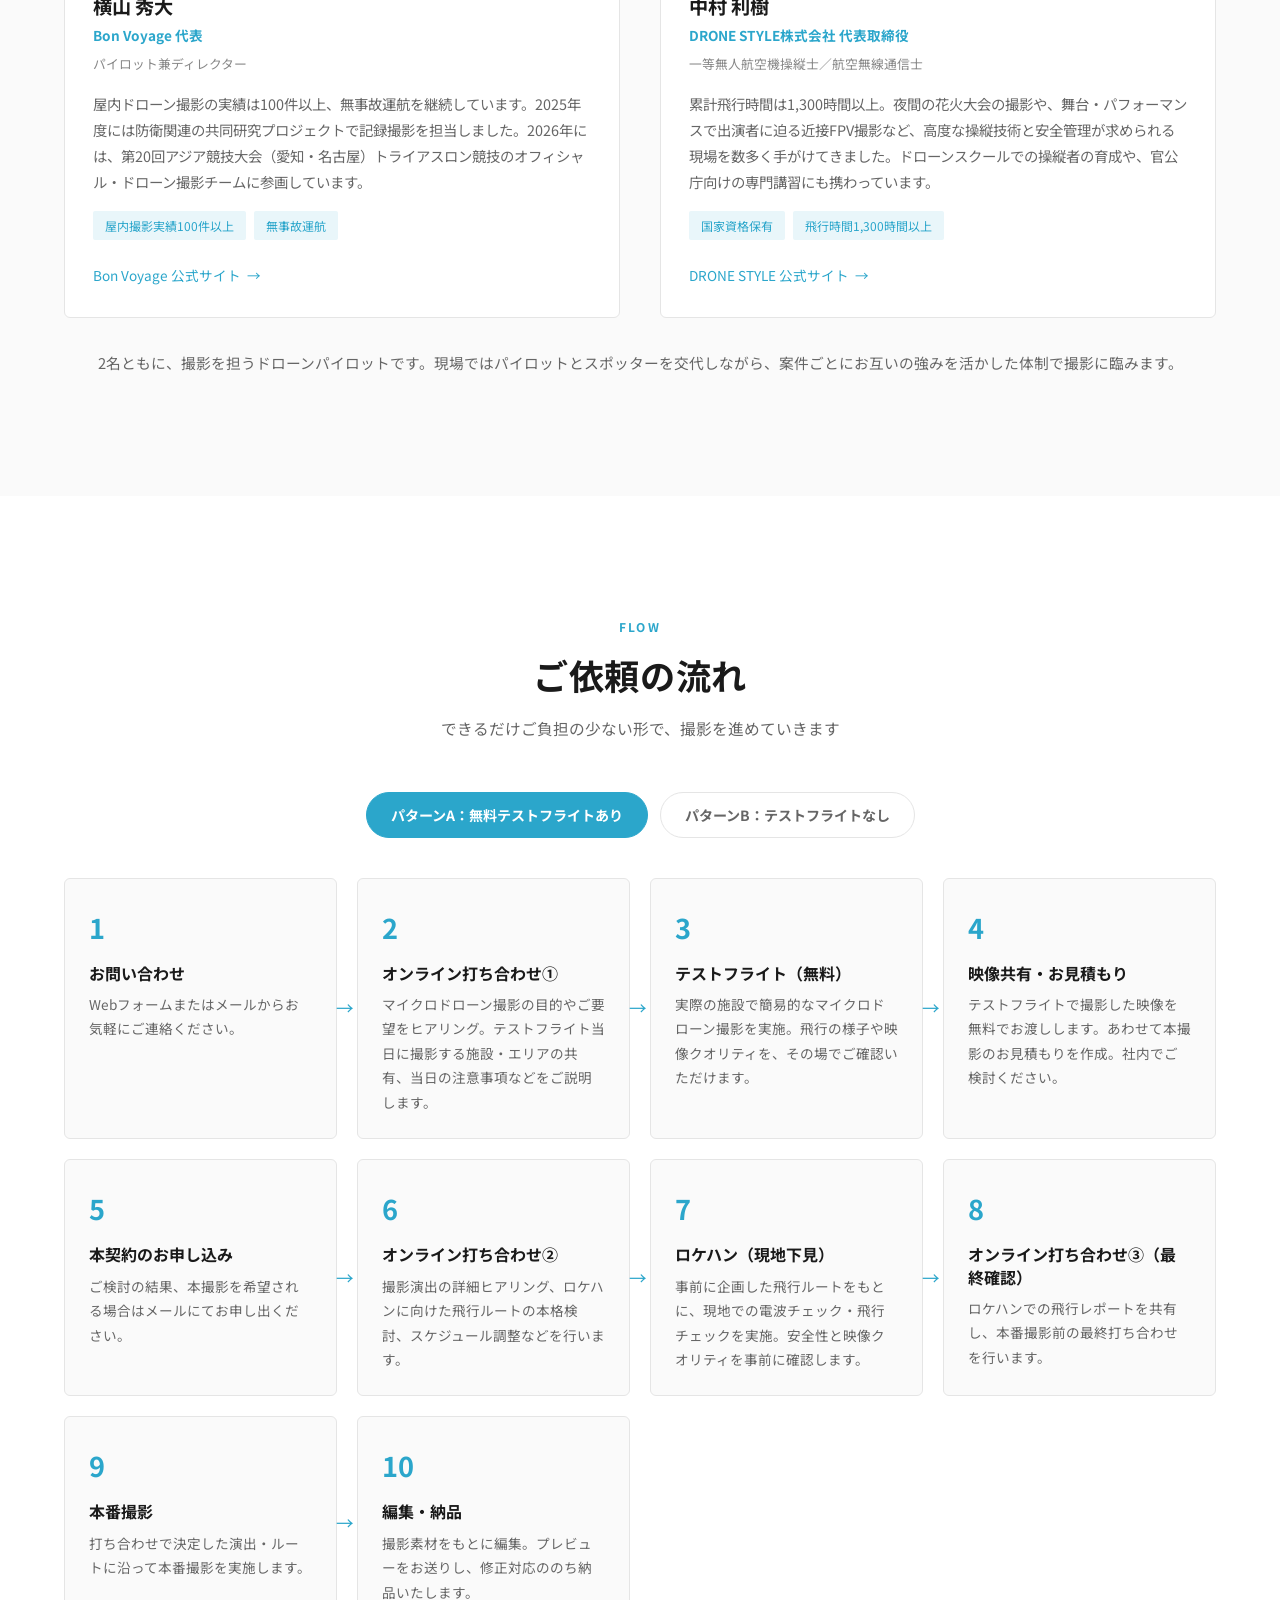
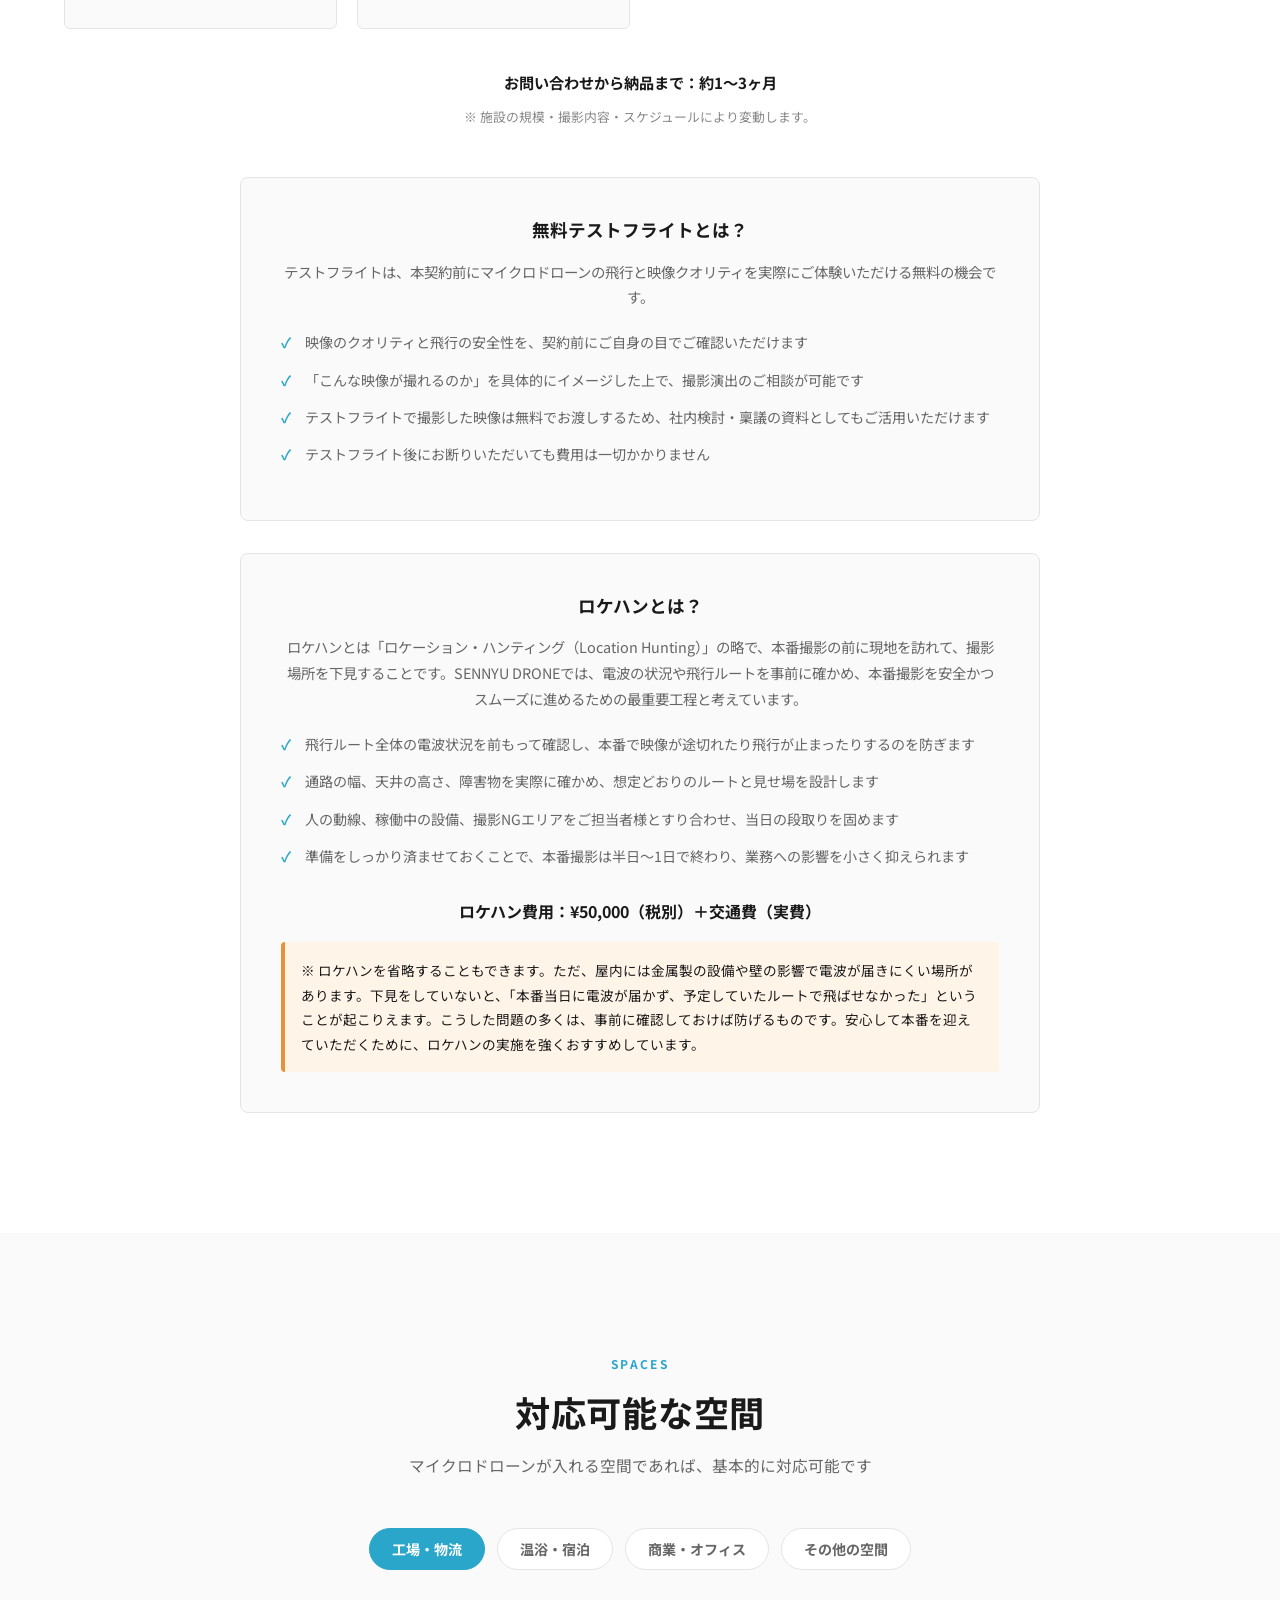
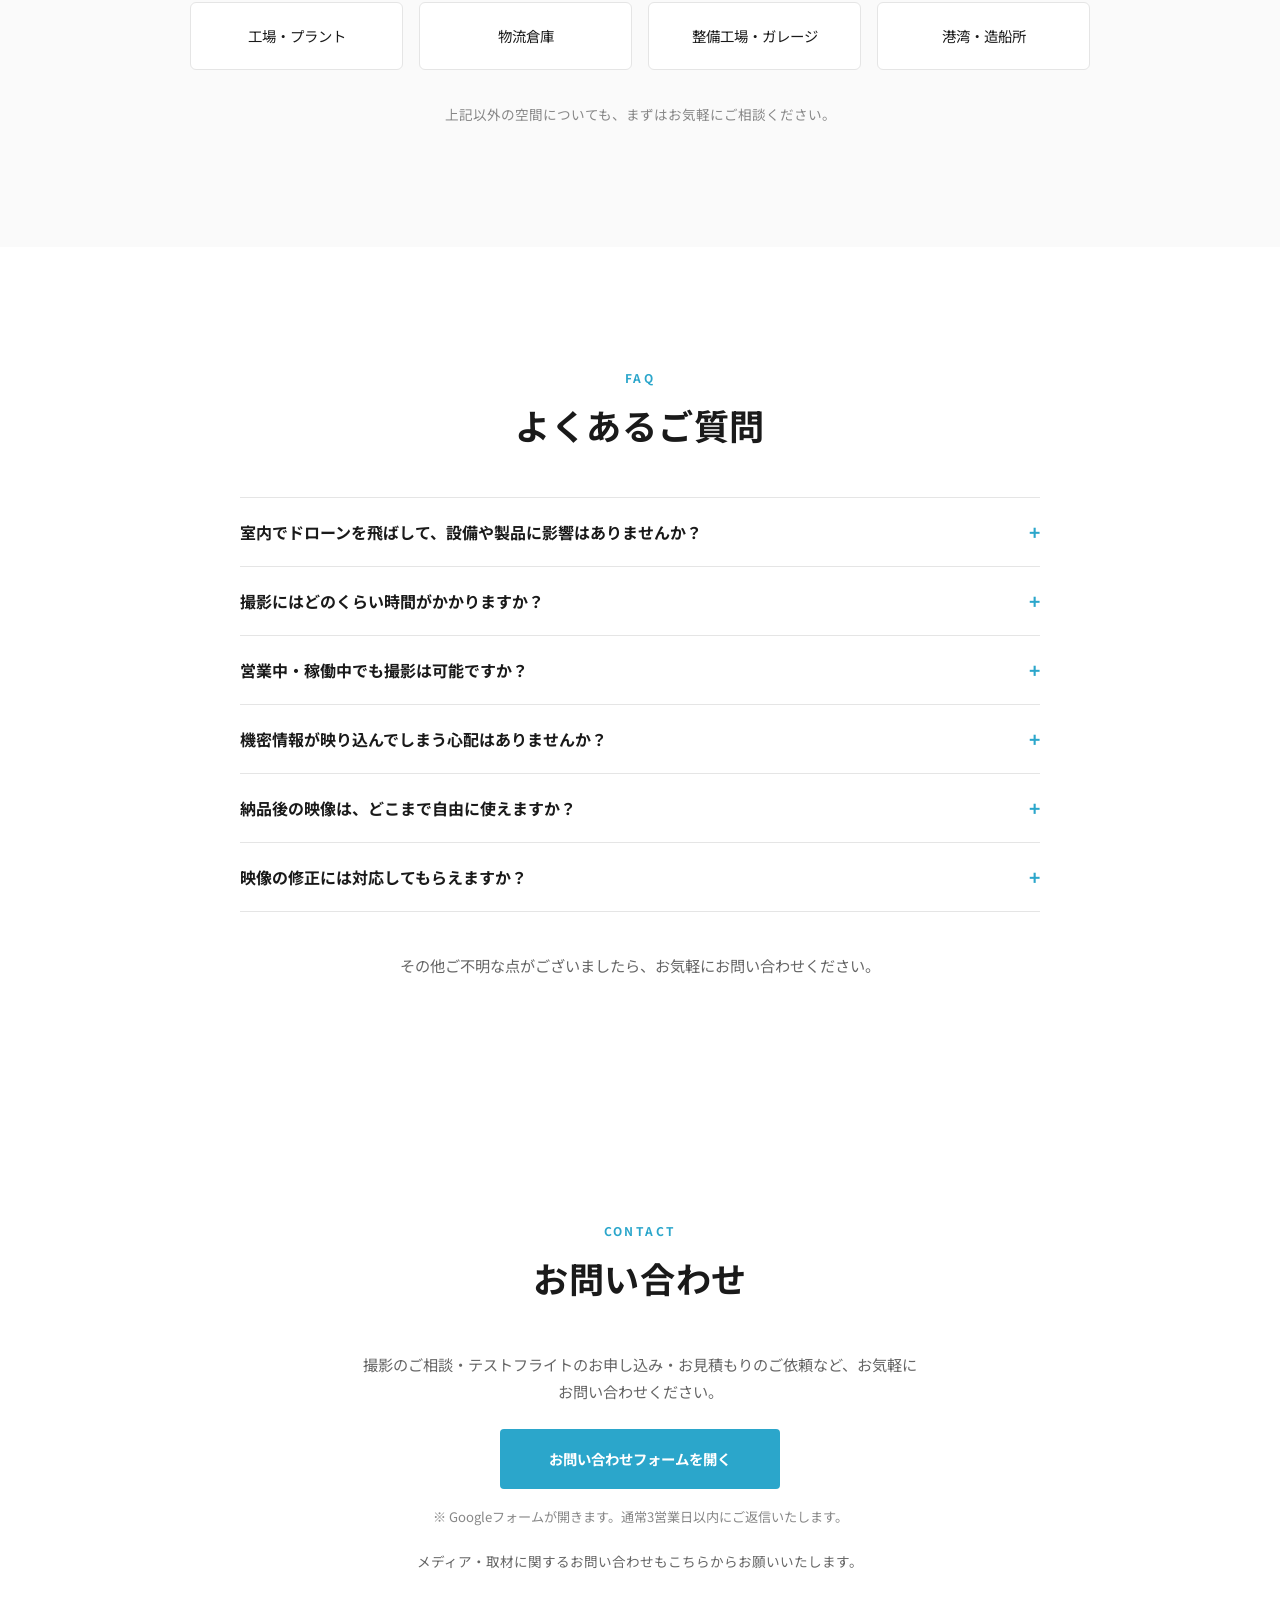
==== commit 36f7da59: "Update pricing factors in index.html" ====
--- a/index.html
+++ b/index.html
@@ -377,12 +377,13 @@
       <div class="pricing-detail-card">
         <h3 class="pricing-detail-title">お見積もりに影響する主な要因</h3>
         <ul class="pricing-factor-list">
-          <li>施設の規模・広さ</li>
-          <li>撮影対象の個数（複数フロア・複数棟）</li>
-          <li>撮影の難易度（狭所・高所・水回り）</li>
-          <li>人物出演の有無</li>
-          <li>納品フォーマット数</li>
-          <li>撮影日数</li>
+        <li><strong>撮影規模</strong>：棟数・フロア数・撮影日数</li>
+        <li><strong>人物演出</strong>：出演者の配置・動きの演出、リハーサルの有無</li>
+        <li><strong>撮影難易度</strong>：狭い場所・天井の高さ・飛行ルートの複雑さ</li>
+        <li><strong>法令・許可手続き</strong>：屋外区間を含む飛行の許可申請、各種届出など</li>
+        <li><strong>関係各所との調整</strong>：施設管理者・テナント・近隣などへのご連絡や調整</li>
+        <li><strong>納品形式</strong>：複数尺・縦型／横型など、複数フォーマットでの納品</li>
+
         </ul>
       </div>
 
